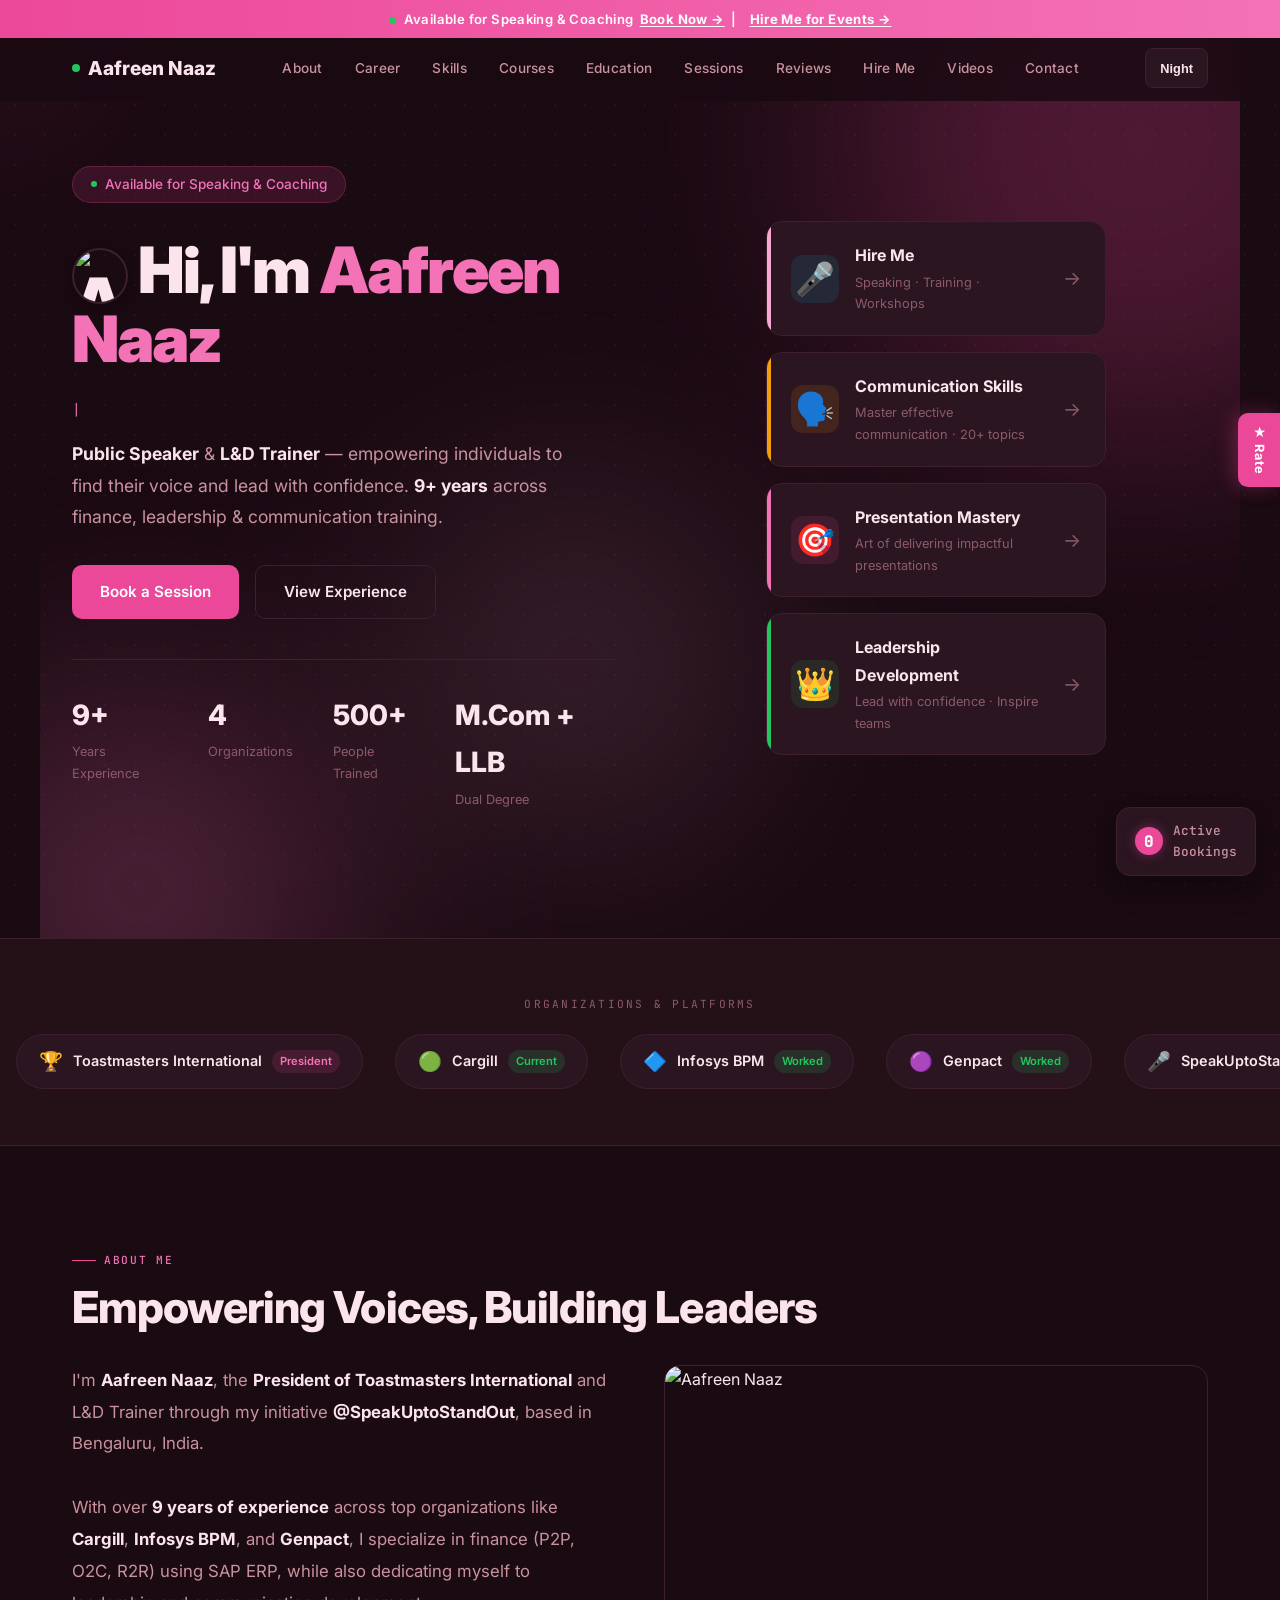
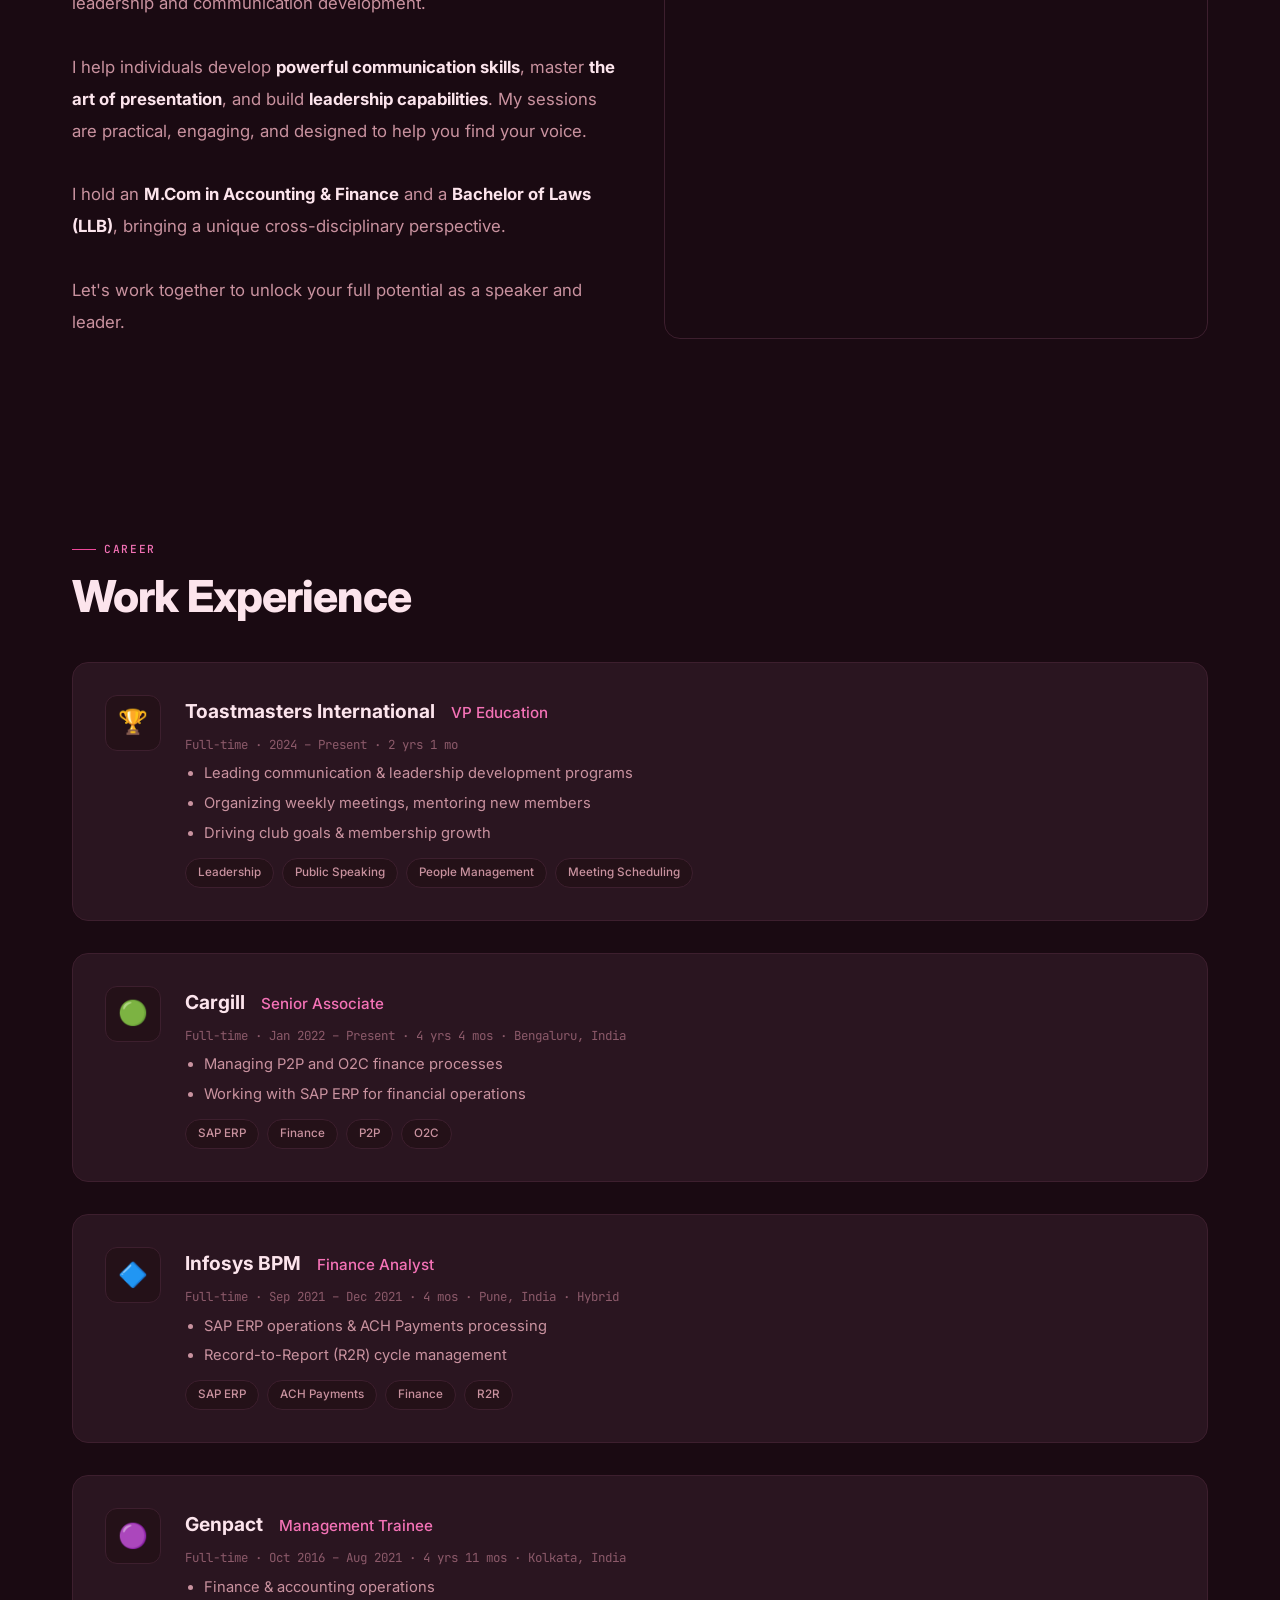
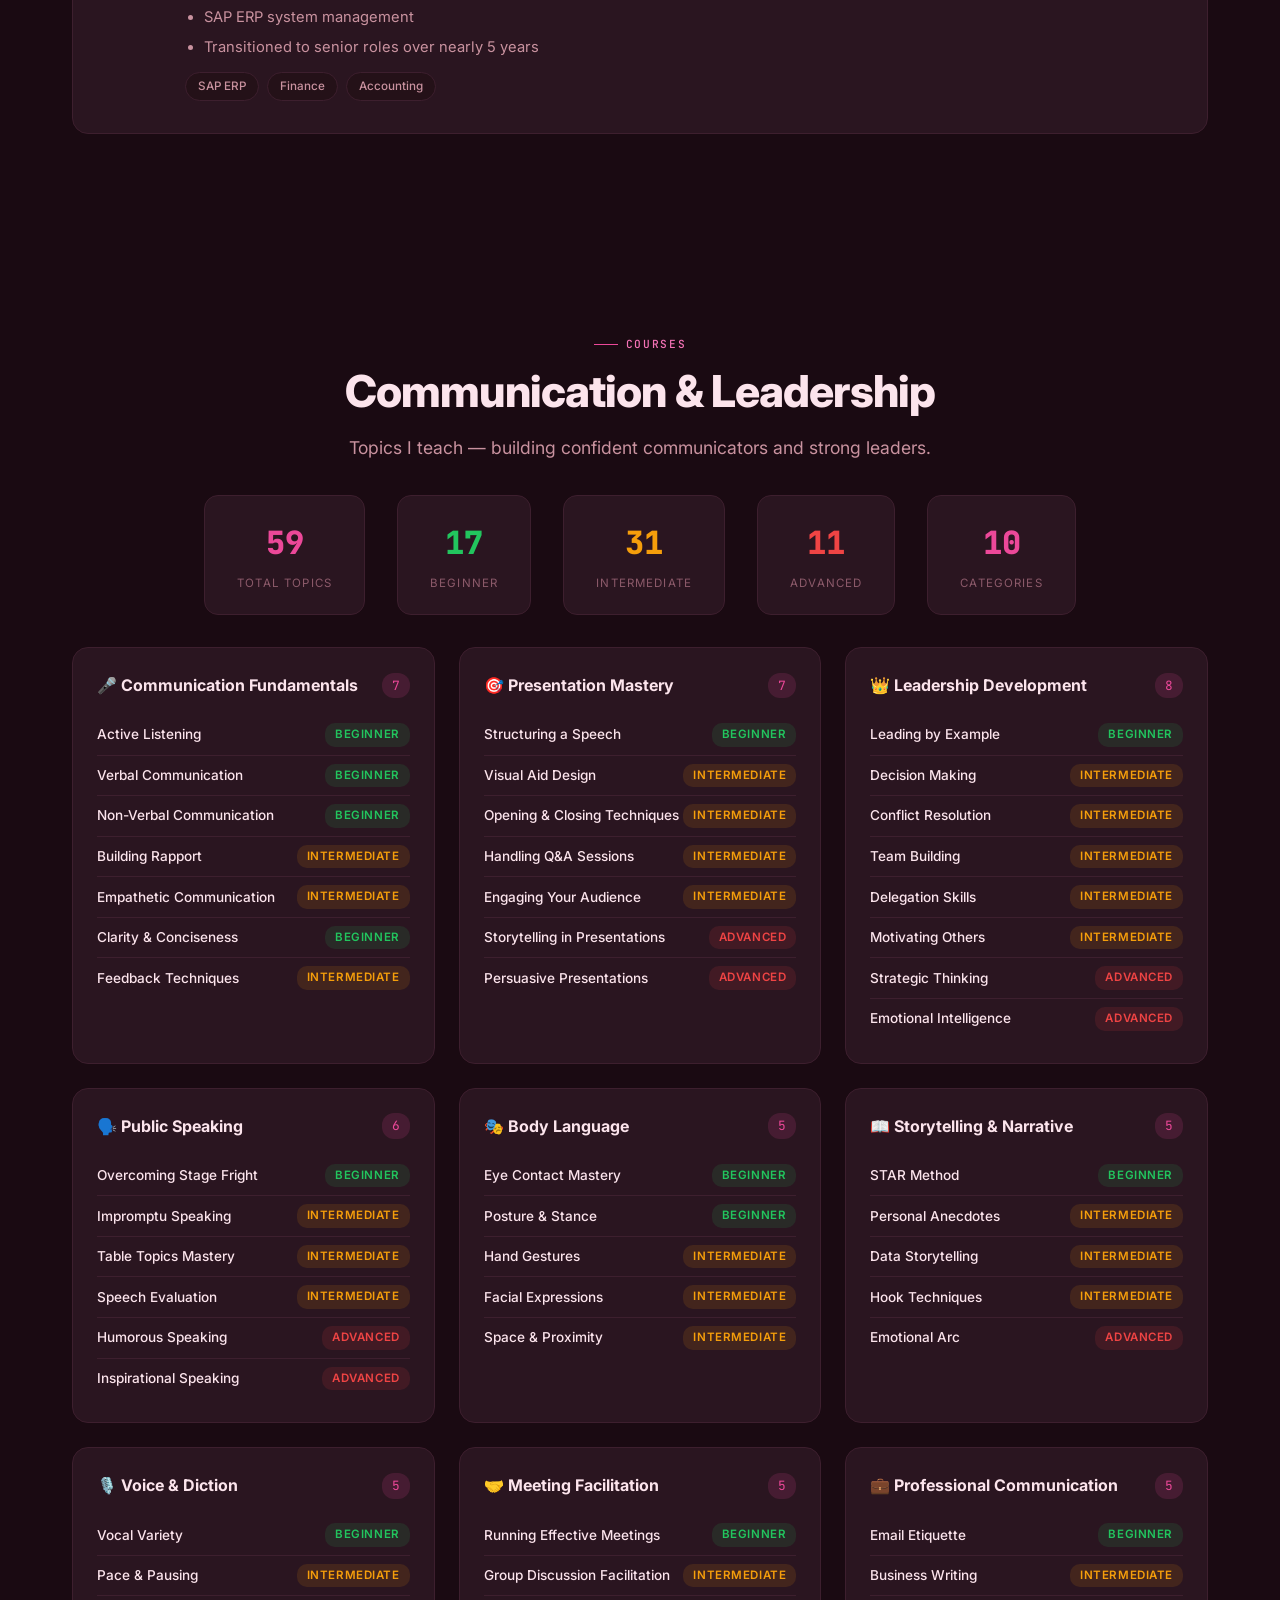
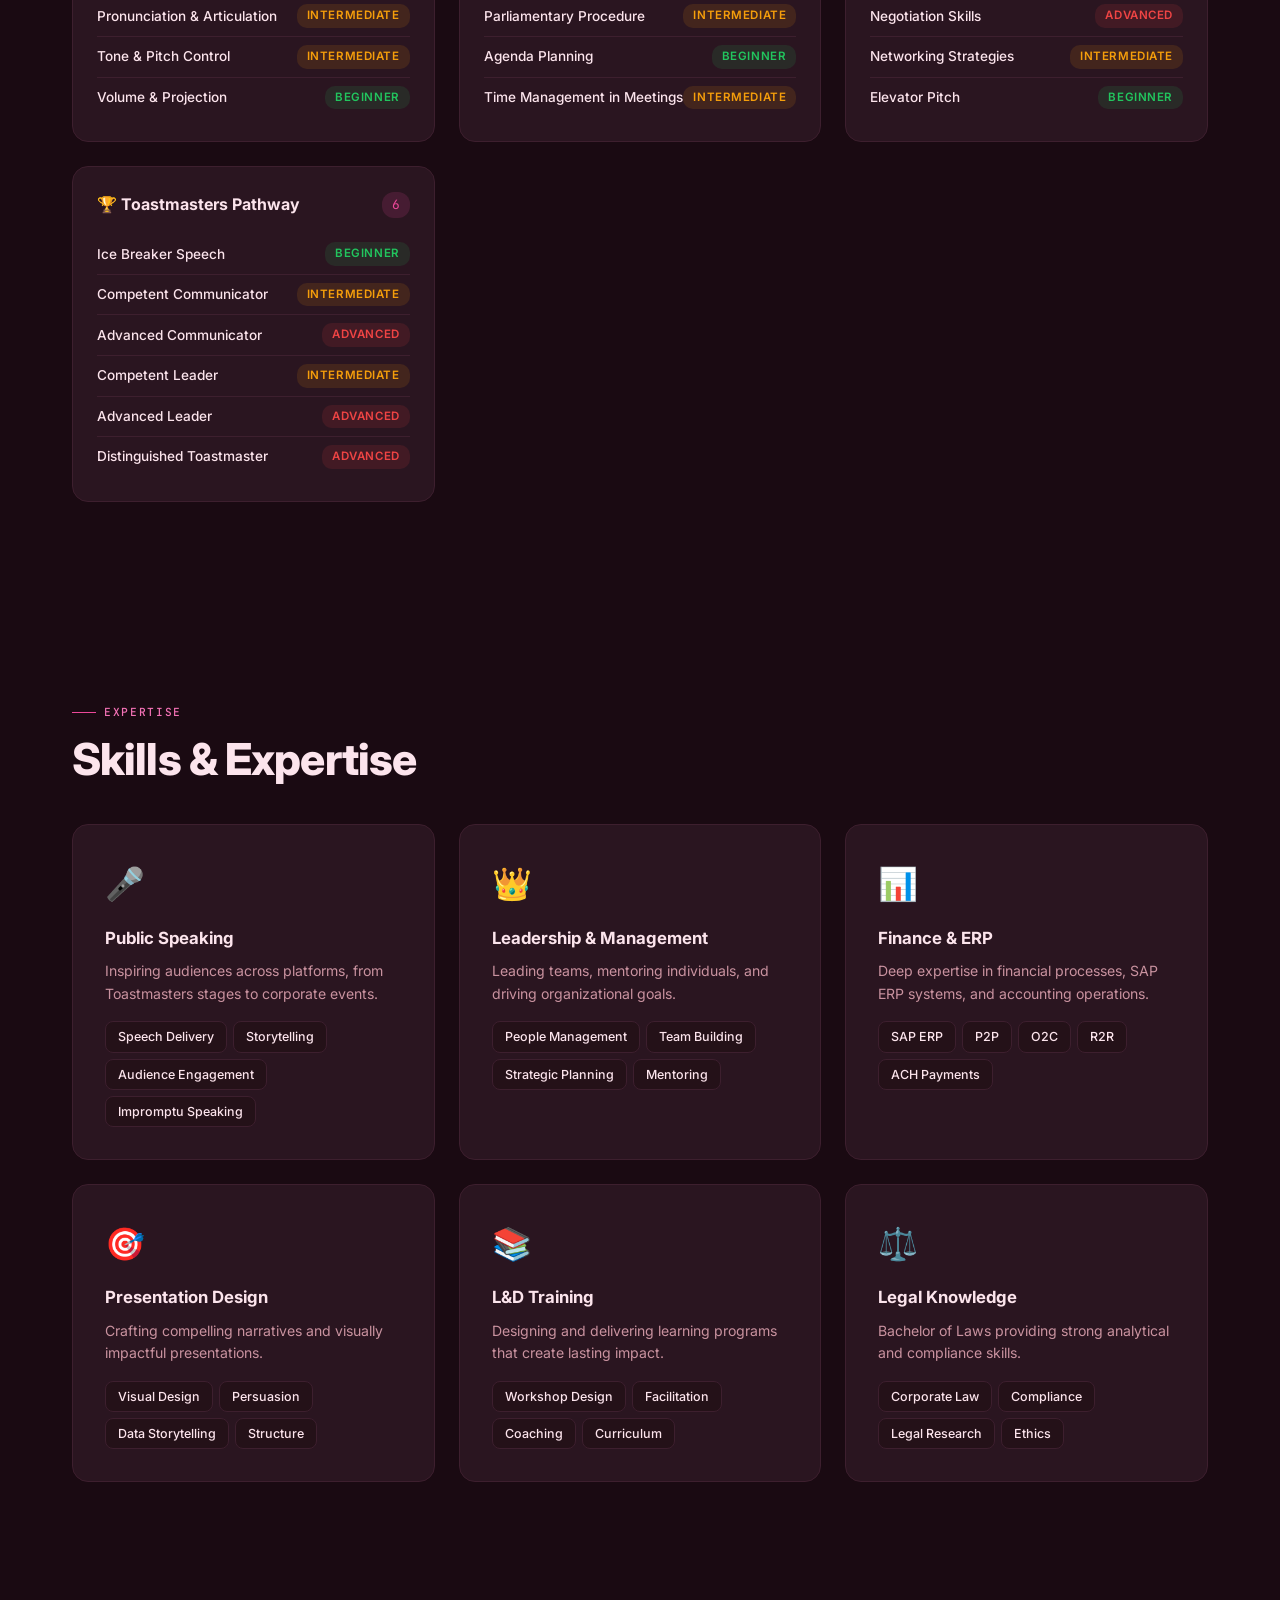
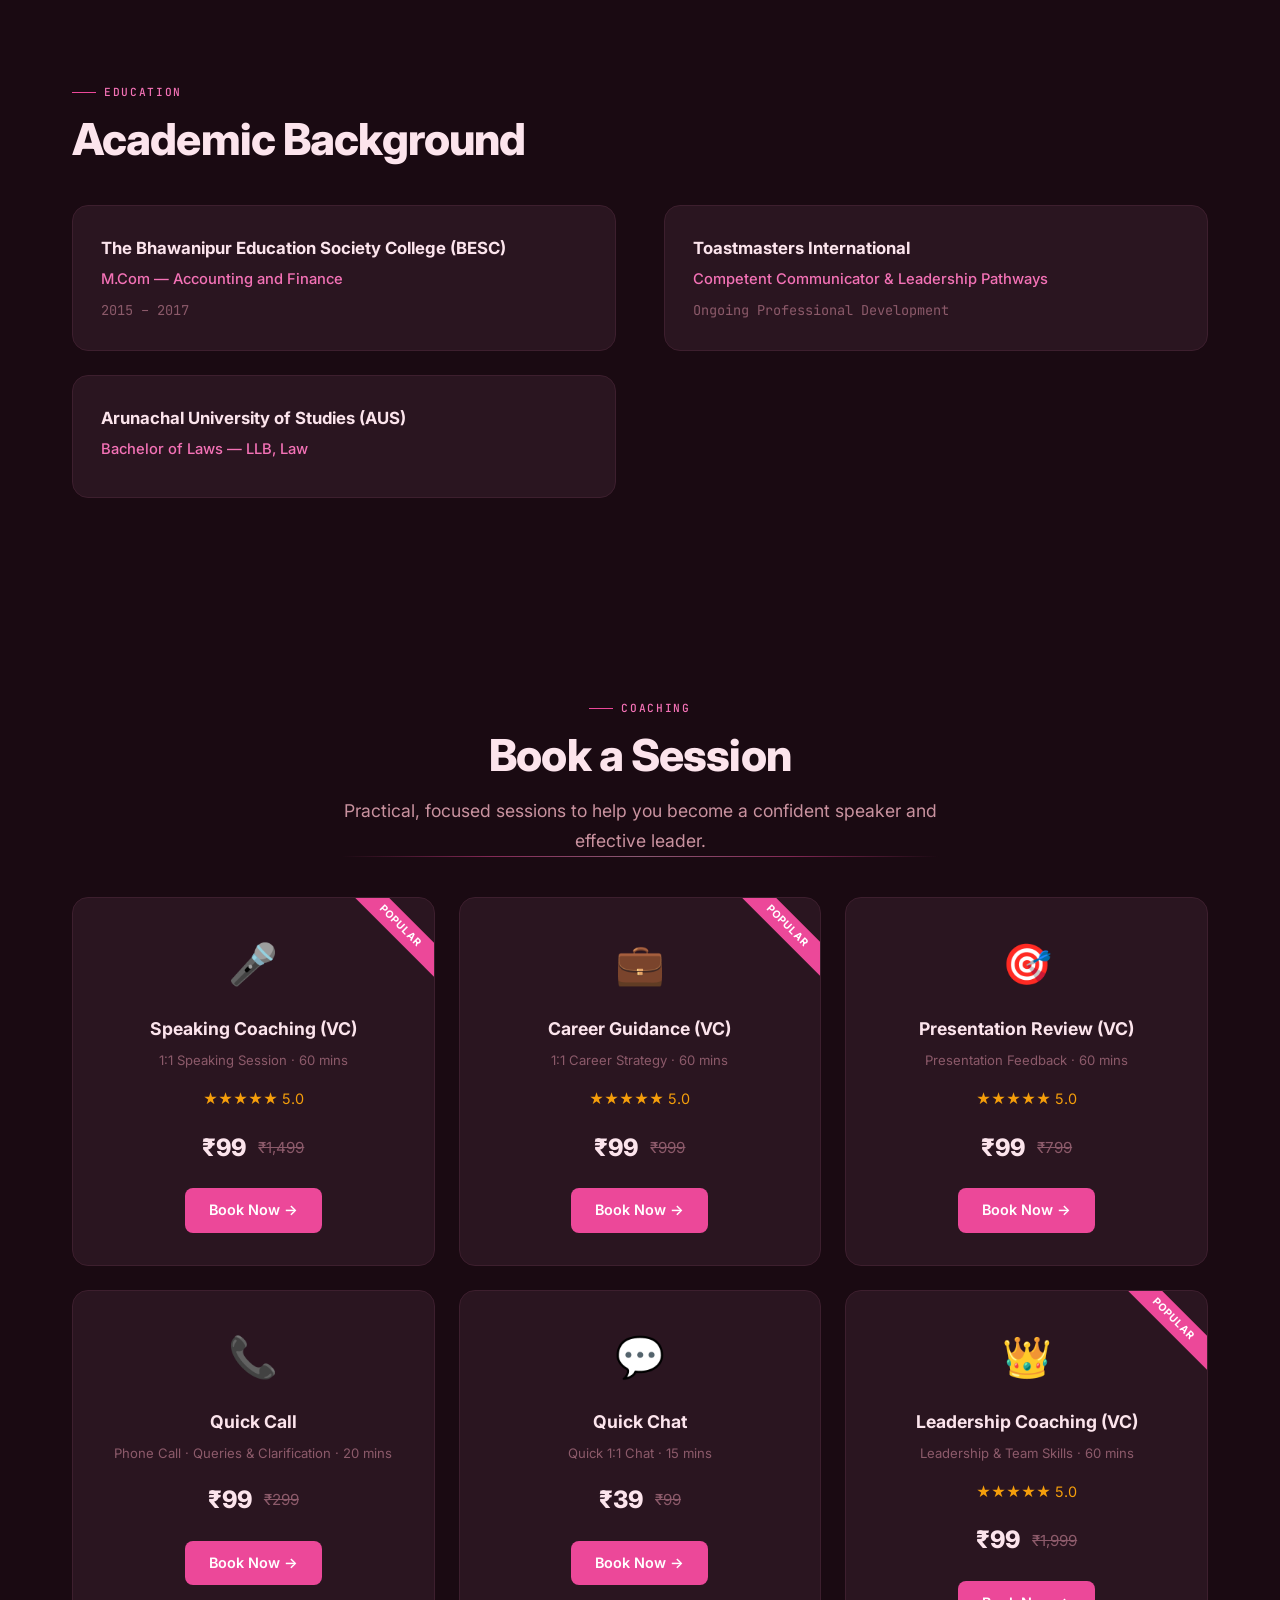
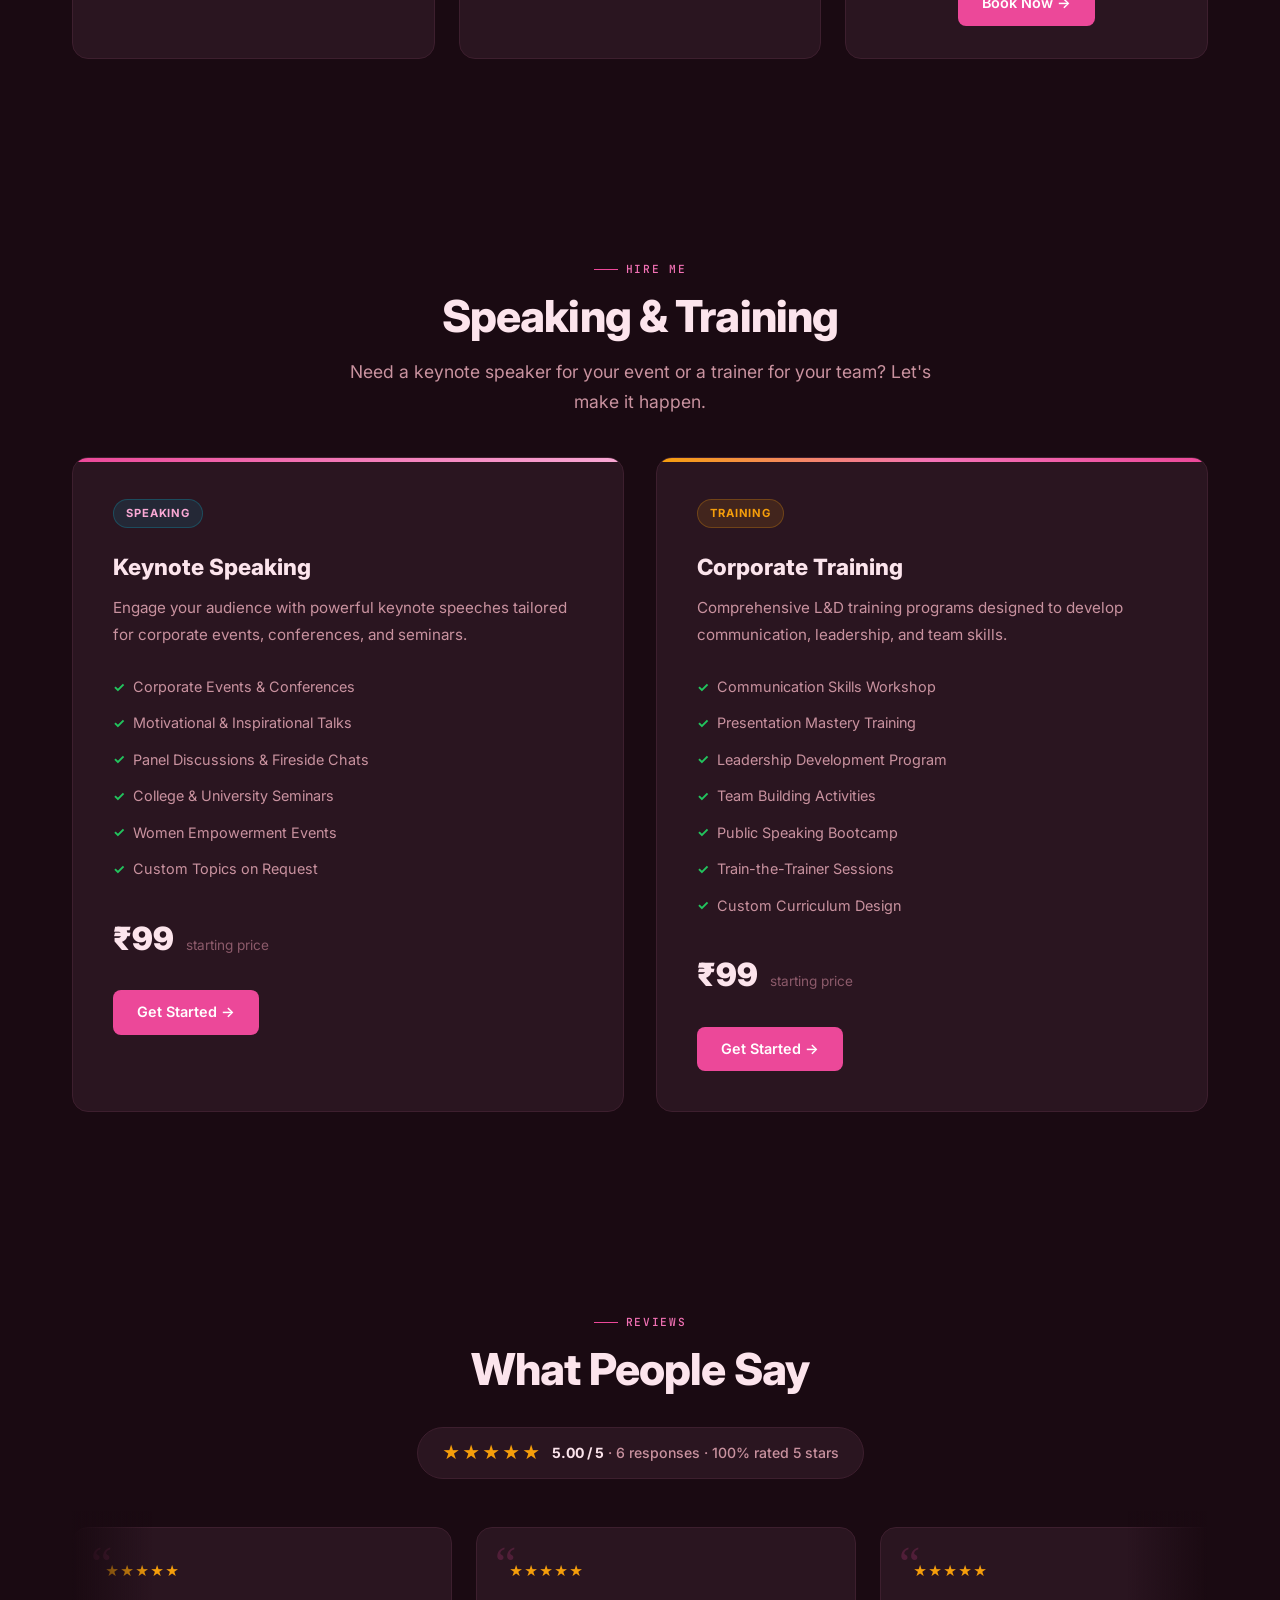
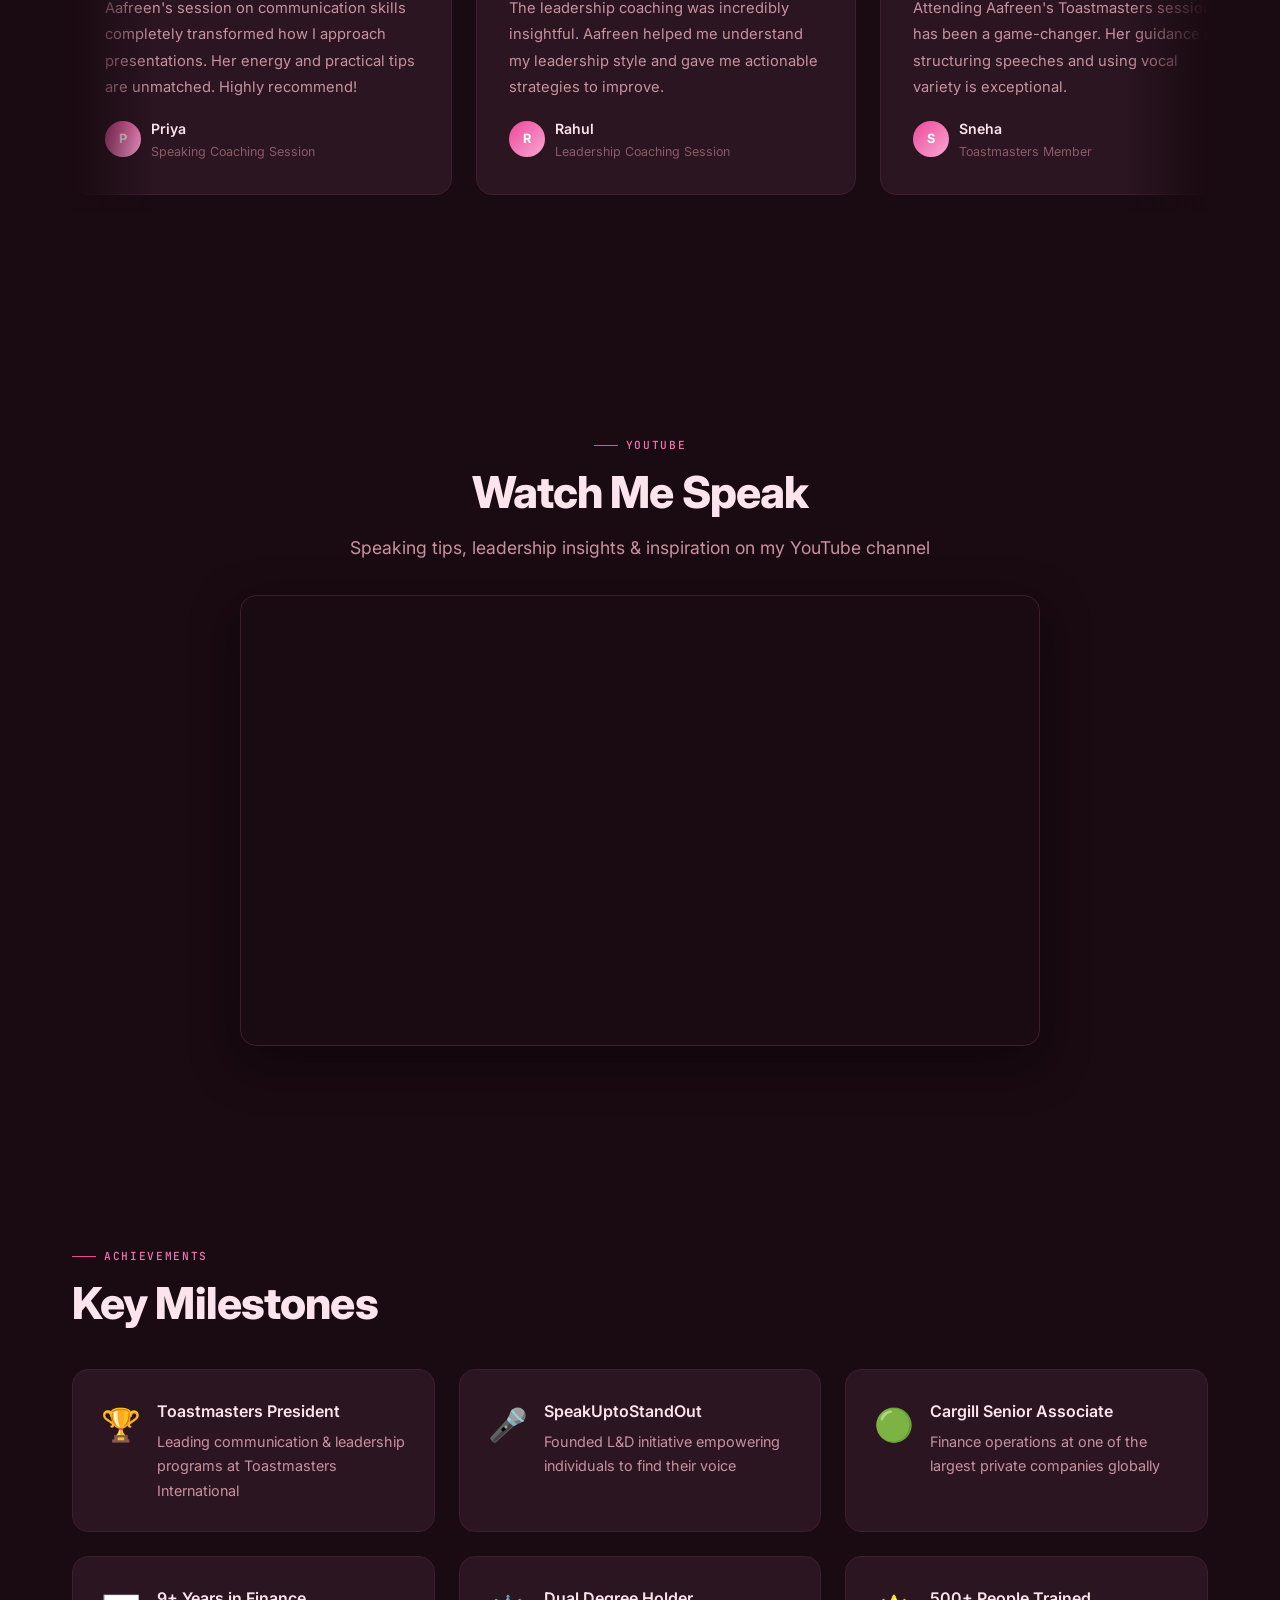
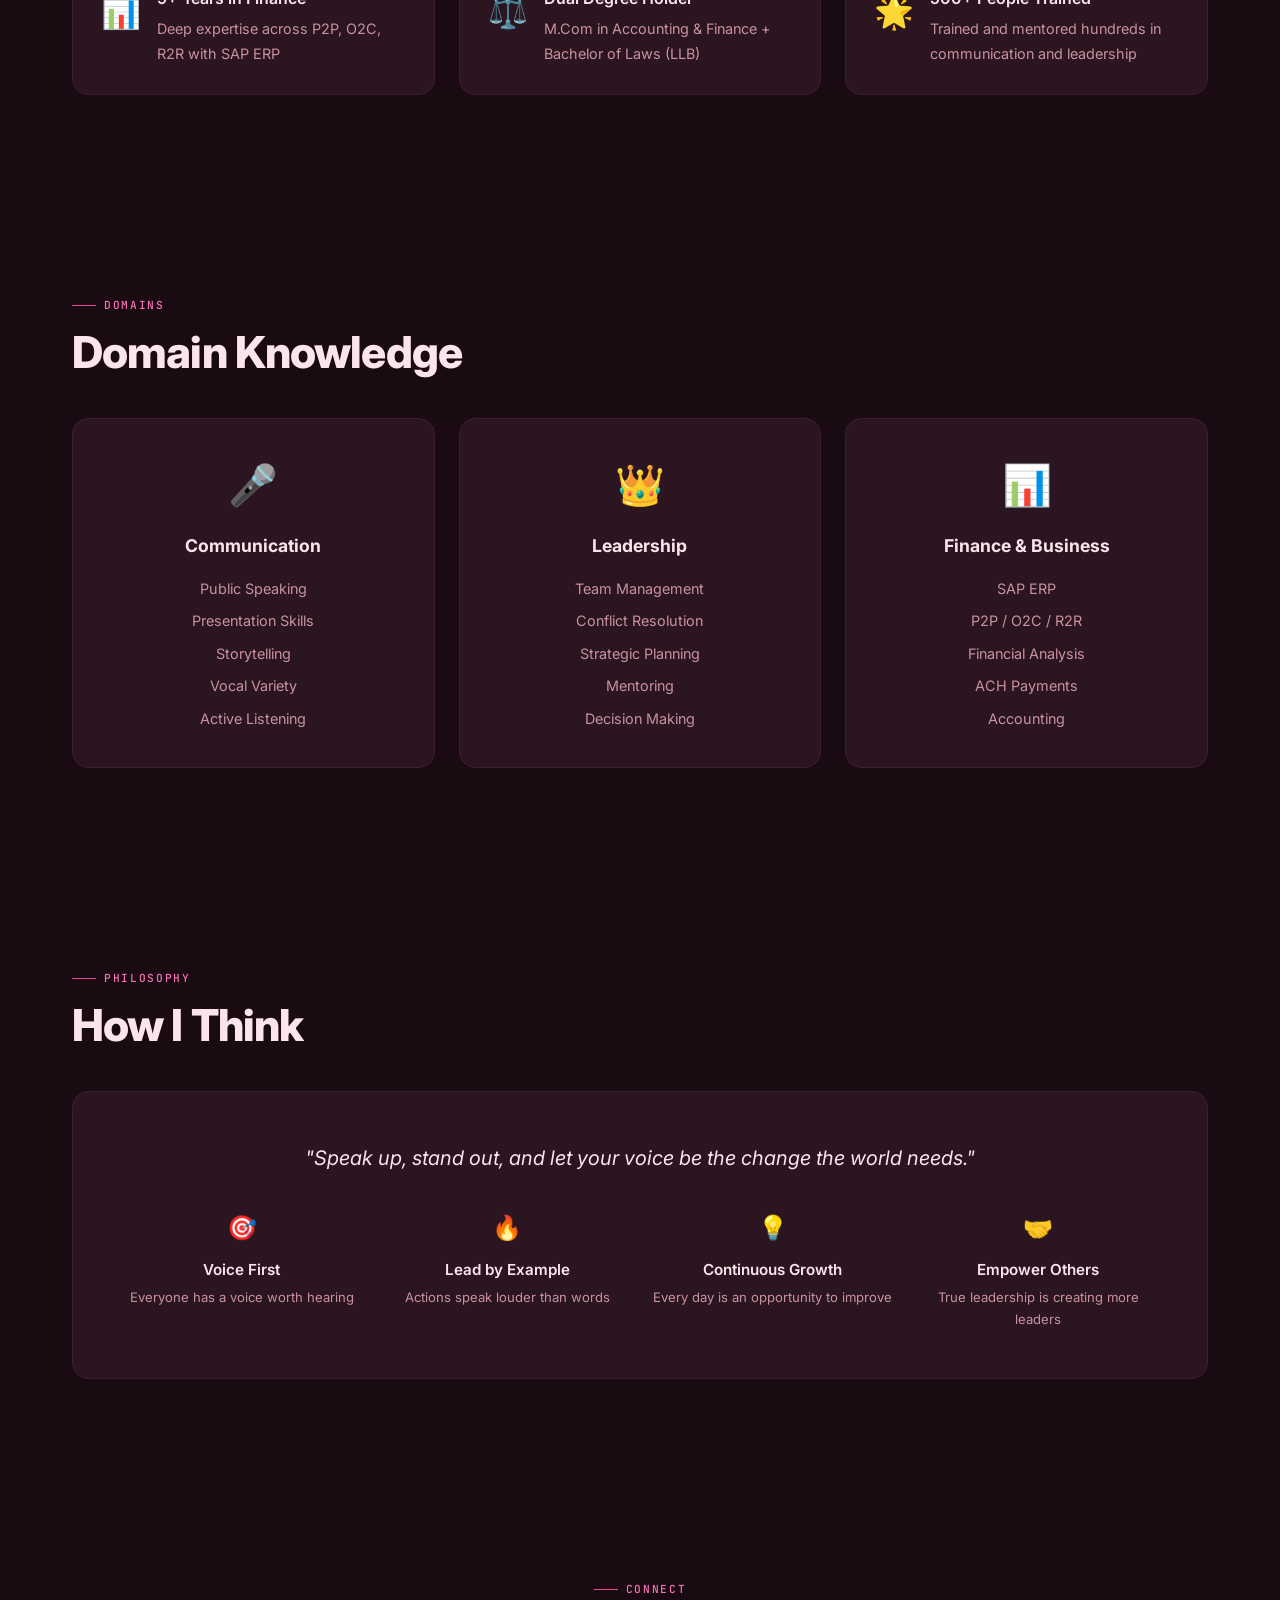
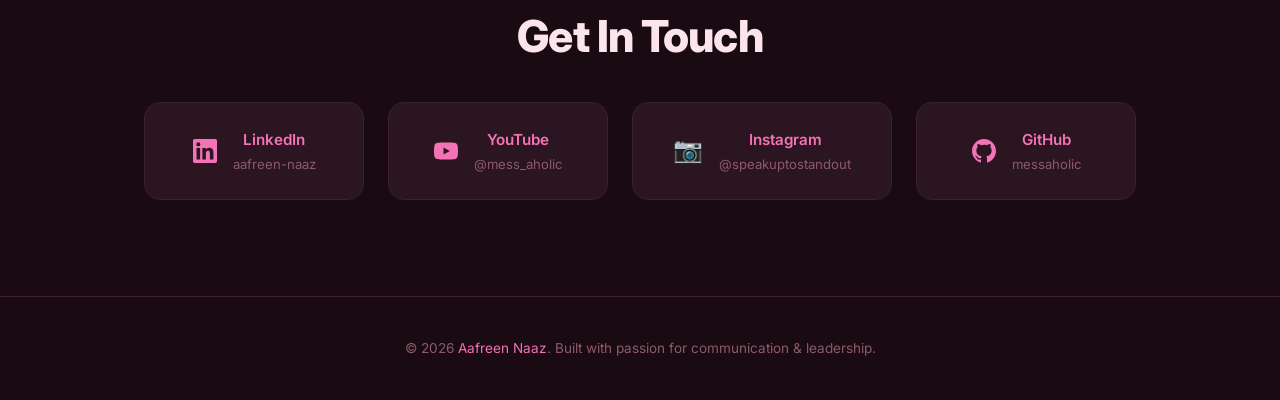
==== index.html @ fba357f1 "Set all session prices above 100 to 99" ====
<!DOCTYPE html>
<html lang="en">
<head>
    <meta charset="UTF-8">
    <meta name="viewport" content="width=device-width, initial-scale=1.0">
    <title>Aafreen Naaz — Public Speaker | L&amp;D Trainer | Toastmasters</title>
    <meta name="description" content="Aafreen Naaz — Public Speaker, L&D Trainer @SpeakUptoStandOut. 9+ years at Cargill, Infosys BPM & Genpact. Book a session for speaking coaching, career guidance & more.">
    <meta property="og:title" content="Hi, I'm Aafreen Naaz — Public Speaker & Leadership Coach">
    <meta property="og:description" content="Public Speaker | L&D Trainer @SpeakUptoStandOut | Finance Analyst at Cargill. Book sessions for speaking coaching, career guidance & leadership development.">
    <meta property="og:image" content="https://messaholic.github.io/profile.jpg">
    <meta property="og:url" content="https://messaholic.github.io">
    <meta property="og:type" content="website">
    <meta name="twitter:card" content="summary_large_image">
    <meta name="twitter:title" content="Hi, I'm Aafreen Naaz — Public Speaker & Leadership Coach">
    <meta name="twitter:description" content="Public Speaker | L&D Trainer. Book sessions for speaking coaching, career guidance & leadership development.">
    <meta name="twitter:image" content="https://messaholic.github.io/profile.jpg">
    <link rel="preconnect" href="https://fonts.googleapis.com">
    <link rel="preconnect" href="https://fonts.gstatic.com" crossorigin>
    <link href="https://fonts.googleapis.com/css2?family=Inter:wght@300;400;500;600;700;800;900&family=JetBrains+Mono:wght@400;500&display=swap" rel="stylesheet">
    <style>
        *, *::before, *::after { box-sizing: border-box; margin: 0; padding: 0; }
        :root {
            --bg: #1a0a12;
            --bg-2: #241118;
            --bg-card: #2a1520;
            --border: #3d1f2e;
            --border-hover: #ec4899;
            --text: #fce4ec;
            --text-2: #c9929f;
            --text-3: #8c5a6a;
            --accent: #ec4899;
            --accent-l: #f472b6;
            --accent-glow: rgba(236,72,153,0.15);
            --green: #22c55e;
            --blue: #3b82f6;
            --orange: #f59e0b;
            --red: #ef4444;
            --pink: #f472b6;
            --cyan: #f9a8d4;
            --sans: 'Inter', -apple-system, BlinkMacSystemFont, sans-serif;
            --mono: 'JetBrains Mono', monospace;
            --max-w: 1200px;
            --r: 16px;
            --tr: 0.35s cubic-bezier(0.4,0,0.2,1);
            --glass: rgba(26,10,18,0.6);
            --nav-bg: rgba(26,10,18,0.85);
        }
        [data-theme="light"] {
            --bg: #fff0f5;
            --bg-2: #fce4ec;
            --bg-card: #ffffff;
            --border: #f3c1d3;
            --text: #2d0a1a;
            --text-2: #6b3a4f;
            --text-3: #997788;
            --accent-glow: rgba(236,72,153,0.08);
            --glass: rgba(255,240,245,0.7);
            --nav-bg: rgba(255,240,245,0.85);
        }
        [data-theme="light"] .dot-grid { background-image: radial-gradient(rgba(236,72,153,0.06) 1px, transparent 1px); }
        [data-theme="light"] .hero-bg .orb { opacity: .1; }
        [data-theme="light"] .mouse-glow { background: radial-gradient(circle, rgba(236,72,153,0.04) 0%, transparent 70%); }
        [data-theme="light"] .scroll-progress { height: 3px; }
        [data-theme="light"] .co-chip { background: var(--bg-2); }
        [data-theme="light"] .testi-wrapper::before { background: linear-gradient(90deg, var(--bg), transparent); }
        [data-theme="light"] .testi-wrapper::after { background: linear-gradient(270deg, var(--bg), transparent); }
        [data-theme="light"] .tag { background: var(--bg-2); }
        [data-theme="light"] .skill-tags span { background: var(--bg-2); color: var(--text); }
        [data-theme="light"] .proj-tags span { background: rgba(236,72,153,0.08); }
        [data-theme="light"] .form-input { background: var(--bg-2); color: var(--text); border-color: var(--border); }
        [data-theme="light"] .modal { background: var(--bg-card); }
        [data-theme="light"] .modal-header { background: var(--bg-card); }
        [data-theme="light"] img { filter: none; }
        html { scroll-behavior: smooth; }
        body { font-family: var(--sans); background: var(--bg); color: var(--text); line-height: 1.7; overflow-x: hidden; transition: background .4s, color .4s; }
        a { color: var(--accent-l); text-decoration: none; transition: color var(--tr); }
        a:hover { color: #d8b4fe; }
        img { max-width: 100%; display: block; }
        ::-webkit-scrollbar { width: 6px; height: 6px; }
        ::-webkit-scrollbar-track { background: var(--bg); }
        ::-webkit-scrollbar-thumb { background: var(--border); border-radius: 3px; }

        .hero-inline-pic { width: 56px; height: 56px; border-radius: 50%; object-fit: cover; object-position: center 15%; border: 2px solid var(--border); display: inline-block; vertical-align: middle; margin-right: 10px; box-shadow: 0 4px 15px rgba(0,0,0,0.3); }

        .scroll-progress { position: fixed; top: 0; left: 0; height: 3px; background: linear-gradient(90deg, var(--accent), var(--cyan), var(--pink), var(--accent)); background-size: 300% 100%; animation: gradient-shift 4s ease infinite; z-index: 200; width: 0%; transition: width 0.1s linear; }
        @keyframes gradient-shift { 0%{background-position:0% 50%;} 50%{background-position:100% 50%;} 100%{background-position:0% 50%;} }

        .dot-grid { position: fixed; inset: 0; z-index: -1; background-image: radial-gradient(rgba(236,72,153,0.08) 1px, transparent 1px); background-size: 30px 30px; pointer-events: none; }

        .mouse-glow { position: fixed; width: 400px; height: 400px; border-radius: 50%; background: radial-gradient(circle, rgba(236,72,153,0.06) 0%, transparent 70%); pointer-events: none; z-index: -1; transform: translate(-50%,-50%); transition: left 0.3s ease, top 0.3s ease; }

        .grad-animated { background: linear-gradient(270deg, var(--accent-l), var(--cyan), var(--pink), var(--accent-l)); background-size: 400% 400%; -webkit-background-clip: text; -webkit-text-fill-color: transparent; background-clip: text; animation: grad-flow 6s ease infinite; }
        @keyframes grad-flow { 0%{background-position:0% 50%;} 50%{background-position:100% 50%;} 100%{background-position:0% 50%;} }

        .typing-cursor::after { content: '|'; animation: cursor-blink .8s step-end infinite; color: var(--accent-l); font-weight: 300; }
        @keyframes cursor-blink { 0%,100%{opacity:1;} 50%{opacity:0;} }

        .glow-card { position: relative; overflow: hidden; }
        .glow-card::after { content: ''; position: absolute; inset: 0; opacity: 0; transition: opacity 0.4s; background: radial-gradient(600px circle at var(--mouse-x,50%) var(--mouse-y,50%), rgba(236,72,153,0.06), transparent 60%); pointer-events: none; z-index: 0; }
        .glow-card:hover::after { opacity: 1; }
        .glow-card > * { position: relative; z-index: 1; }

        .gradient-border { position: relative; }
        .gradient-border::before { content: ''; position: absolute; inset: -1px; border-radius: inherit; background: linear-gradient(135deg, var(--accent), var(--cyan), var(--pink), var(--accent)); background-size: 300% 300%; animation: grad-flow 6s ease infinite; z-index: -1; opacity: 0; transition: opacity 0.4s; }
        .gradient-border:hover::before { opacity: 1; }

        .reveal-stagger > * { opacity: 0; transform: translateY(25px); transition: opacity 0.5s ease, transform 0.5s ease; }
        .reveal-stagger.visible > *:nth-child(1) { transition-delay: 0s; }
        .reveal-stagger.visible > *:nth-child(2) { transition-delay: .1s; }
        .reveal-stagger.visible > *:nth-child(3) { transition-delay: .2s; }
        .reveal-stagger.visible > *:nth-child(4) { transition-delay: .3s; }
        .reveal-stagger.visible > *:nth-child(5) { transition-delay: .4s; }
        .reveal-stagger.visible > *:nth-child(6) { transition-delay: .5s; }
        .reveal-stagger.visible > *:nth-child(7) { transition-delay: .6s; }
        .reveal-stagger.visible > *:nth-child(8) { transition-delay: .7s; }
        .reveal-stagger.visible > * { opacity: 1; transform: translateY(0); }

        .float-anim { animation: float-y 4s ease-in-out infinite; }
        .float-anim:nth-child(2) { animation-delay: -1.5s; }
        .float-anim:nth-child(3) { animation-delay: -3s; }
        @keyframes float-y { 0%,100%{transform:translateY(0);} 50%{transform:translateY(-12px);} }

        .btn-p { position: relative; }
        .btn-p::before { content: ''; position: absolute; inset: -4px; border-radius: 14px; border: 2px solid var(--accent); opacity: 0; animation: btn-ring 2.5s ease-out infinite; }
        @keyframes btn-ring { 0%{opacity:.6;transform:scale(1);} 100%{opacity:0;transform:scale(1.15);} }

        .glow-divider { height: 1px; background: linear-gradient(90deg, transparent, var(--accent), var(--cyan), var(--accent), transparent); margin: 0 auto; max-width: 600px; opacity: .5; }

        .count-up { display: inline-block; }

        .nav { position: fixed; top: 0; left: 0; right: 0; z-index: 100; background: var(--nav-bg); backdrop-filter: blur(20px); border-bottom: 1px solid transparent; transition: all var(--tr); }
        .nav.scrolled { border-bottom-color: var(--border); box-shadow: 0 4px 30px rgba(0,0,0,0.15); }
        .nav-inner { max-width: var(--max-w); margin: 0 auto; padding: 0 2rem; display: flex; align-items: center; justify-content: space-between; height: 64px; }
        .nav-logo { font-weight: 800; font-size: 1.2rem; color: var(--text); display: flex; align-items: center; gap: 8px; }
        .nav-logo .dot { width: 8px; height: 8px; background: var(--green); border-radius: 50%; animation: blink 2s infinite; }
        @keyframes blink { 0%,100%{opacity:1;} 50%{opacity:.3;} }
        .nav-links { display: flex; gap: 2rem; list-style: none; }
        .nav-links a { color: var(--text-2); font-size: .85rem; font-weight: 500; letter-spacing: .02em; position: relative; }
        .nav-links a:hover { color: var(--text); }
        .nav-links a::after { content:''; position: absolute; bottom: -4px; left: 0; width: 0; height: 2px; background: var(--accent); transition: width var(--tr); border-radius: 1px; }
        .nav-links a:hover::after { width: 100%; }
        .nav-toggle { display: none; background: none; border: none; color: var(--text); font-size: 1.5rem; cursor: pointer; }
        .nav-right { display: flex; align-items: center; gap: .75rem; }
        .nav-cta { padding: 8px 20px; background: var(--accent); color: #fff; border-radius: 8px; font-weight: 600; font-size: .85rem; transition: all var(--tr); border: none; cursor: pointer; font-family: var(--sans); }
        .nav-cta:hover { background: var(--accent-l); color: #fff; transform: translateY(-1px); box-shadow: 0 6px 20px rgba(236,72,153,0.3); }

        .theme-toggle { width: 40px; height: 40px; border-radius: 50%; border: 1px solid var(--border); background: var(--bg-card); color: var(--text); cursor: pointer; display: flex; align-items: center; justify-content: center; font-size: 1.15rem; transition: all var(--tr); flex-shrink: 0; }
        .theme-toggle:hover { border-color: var(--accent); background: var(--accent-glow); transform: rotate(30deg); }

        .avail-banner { background: linear-gradient(90deg, #ec4899, #f472b6); text-align: center; padding: 8px 1rem; font-size: .82rem; font-weight: 600; color: #fff; letter-spacing: .03em; position: relative; z-index: 101; }
        .avail-banner .avail-dot { display: inline-block; width: 7px; height: 7px; background: var(--green); border-radius: 50%; margin-right: 8px; animation: blink 1.5s infinite; vertical-align: middle; }
        .avail-banner a { color: #fff; text-decoration: underline; text-underline-offset: 2px; margin-left: 6px; font-weight: 700; }
        .nav { top: 36px; }
        .scroll-progress { top: 36px; }

        .section { max-width: var(--max-w); margin: 0 auto; padding: 6rem 2rem; }
        .section-tag { display: inline-flex; align-items: center; gap: 8px; font-family: var(--mono); font-size: .7rem; color: var(--accent-l); letter-spacing: .15em; text-transform: uppercase; margin-bottom: .75rem; font-weight: 500; }
        .section-tag::before { content:''; width: 24px; height: 1px; background: var(--accent); }
        .section-title { font-size: 2.75rem; font-weight: 800; line-height: 1.15; margin-bottom: 1rem; letter-spacing: -.02em; }
        .section-sub { color: var(--text-2); font-size: 1.1rem; max-width: 600px; }

        .hero { min-height: 100vh; display: grid; grid-template-columns: 1fr 1fr; align-items: center; gap: 3rem; position: relative; overflow: hidden; }
        .hero-bg { position: absolute; inset: 0; z-index: 0; }
        .hero-bg .orb { position: absolute; border-radius: 50%; filter: blur(120px); opacity: .25; }
        .hero-bg .o1 { width: 600px; height: 600px; background: var(--accent); top: -200px; right: -200px; animation: drift 12s ease-in-out infinite; }
        .hero-bg .o2 { width: 400px; height: 400px; background: var(--pink); bottom: -150px; left: -100px; animation: drift 12s ease-in-out infinite reverse; }
        .hero-bg .o3 { width: 350px; height: 350px; background: var(--cyan); top: 50%; left: 30%; animation: drift 15s ease-in-out infinite; animation-delay: -4s; opacity: .15; }
        @keyframes drift { 0%,100%{transform:translate(0,0);} 50%{transform:translate(30px,-30px);} }
        .hero-left { position: relative; z-index: 1; }
        .hero-badge { display: inline-flex; align-items: center; gap: 8px; background: var(--accent-glow); border: 1px solid rgba(236,72,153,0.25); padding: 6px 18px; border-radius: 100px; font-size: .85rem; color: var(--accent-l); font-weight: 500; margin-bottom: 2rem; }
        .hero-badge .pulse { width: 6px; height: 6px; background: var(--green); border-radius: 50%; animation: blink 2s infinite; }
        .hero h1 { font-size: clamp(2.5rem,5.5vw,4rem); font-weight: 900; line-height: 1.08; margin-bottom: 1.5rem; letter-spacing: -.03em; }
        .hero h1 .grad { background: linear-gradient(270deg, var(--accent-l), var(--cyan), var(--pink), var(--accent-l)); background-size: 400% 400%; -webkit-background-clip: text; -webkit-text-fill-color: transparent; background-clip: text; animation: grad-flow 6s ease infinite; }
        .hero-desc { font-size: 1.1rem; color: var(--text-2); max-width: 520px; margin-bottom: 2rem; line-height: 1.8; }
        .hero-desc strong { color: var(--text); }
        .hero-actions { display: flex; gap: 1rem; margin-bottom: 2.5rem; flex-wrap: wrap; }
        .btn { display: inline-flex; align-items: center; gap: 8px; padding: 13px 28px; border-radius: 10px; font-weight: 600; font-size: .95rem; transition: all var(--tr); cursor: pointer; border: none; font-family: var(--sans); }
        .btn-p { background: var(--accent); color: #fff; }
        .btn-p:hover { background: var(--accent-l); color: #fff; transform: translateY(-2px); box-shadow: 0 10px 30px rgba(236,72,153,0.3); }
        .btn-o { background: transparent; color: var(--text); border: 1px solid var(--border); }
        .btn-o:hover { border-color: var(--accent); color: var(--accent-l); transform: translateY(-2px); }
        .hero-stats { display: flex; gap: 2.5rem; padding-top: 2rem; border-top: 1px solid var(--border); }
        .hero-stat .num { font-size: 1.75rem; font-weight: 800; }
        .hero-stat .lbl { font-size: .8rem; color: var(--text-3); margin-top: 2px; }

        .hero-right { position: relative; z-index: 1; display: flex; justify-content: center; }
        .hero-cards { display: flex; flex-direction: column; gap: 1rem; width: 340px; }
        .hero-action-card { background: var(--bg-card); border: 1px solid var(--border); border-radius: var(--r); padding: 1.25rem 1.5rem; display: flex; align-items: center; gap: 1rem; cursor: pointer; transition: all var(--tr); text-decoration: none; color: var(--text); position: relative; overflow: hidden; }
        .hero-action-card::before { content: ''; position: absolute; left: 0; top: 0; bottom: 0; width: 4px; border-radius: 0 4px 4px 0; transition: width var(--tr); }
        .hero-action-card:hover { border-color: var(--accent); transform: translateX(-6px); box-shadow: 0 10px 35px rgba(0,0,0,0.3); color: var(--text); }
        .hero-action-card:hover::before { width: 6px; }
        .hero-action-card.card-hire::before { background: var(--cyan); }
        .hero-action-card.card-comm::before { background: var(--orange); }
        .hero-action-card.card-pres::before { background: var(--pink); }
        .hero-action-card.card-lead::before { background: var(--green); }
        .hero-action-card .card-icon { font-size: 2rem; flex-shrink: 0; width: 48px; height: 48px; border-radius: 12px; display: flex; align-items: center; justify-content: center; }
        .card-hire .card-icon { background: rgba(6,182,212,0.12); }
        .card-comm .card-icon { background: rgba(245,158,11,0.12); }
        .card-pres .card-icon { background: rgba(236,72,153,0.12); }
        .card-lead .card-icon { background: rgba(34,197,94,0.12); }
        .hero-action-card .card-title { font-weight: 700; font-size: 1rem; margin-bottom: 2px; }
        .hero-action-card .card-desc { font-size: .8rem; color: var(--text-3); }
        .hero-action-card .card-arrow { margin-left: auto; font-size: 1.2rem; color: var(--text-3); transition: transform var(--tr), color var(--tr); }
        .hero-action-card:hover .card-arrow { transform: translateX(4px); color: var(--accent-l); }
        @keyframes card-slide-in { from { opacity: 0; transform: translateX(30px); } to { opacity: 1; transform: translateX(0); } }
        .hero-cards .hero-action-card:nth-child(1) { animation: card-slide-in 0.6s ease both; animation-delay: 0.3s; }
        .hero-cards .hero-action-card:nth-child(2) { animation: card-slide-in 0.6s ease both; animation-delay: 0.5s; }
        .hero-cards .hero-action-card:nth-child(3) { animation: card-slide-in 0.6s ease both; animation-delay: 0.7s; }
        .hero-cards .hero-action-card:nth-child(4) { animation: card-slide-in 0.6s ease both; animation-delay: 0.9s; }

        .marquee-wrap { padding: 3.5rem 0; overflow: hidden; border-top: 1px solid var(--border); border-bottom: 1px solid var(--border); background: var(--bg-2); }
        .marquee-label { text-align: center; font-family: var(--mono); font-size: .7rem; color: var(--text-3); letter-spacing: .2em; text-transform: uppercase; margin-bottom: 1.25rem; }
        .marquee-track { display: flex; width: max-content; animation: scroll-x 40s linear infinite; }
        .marquee-track:hover { animation-play-state: paused; }
        .marquee-group { display: flex; gap: 2rem; padding: 0 1rem; align-items: center; }
        .co-chip { display: flex; align-items: center; gap: 10px; padding: 10px 22px; background: var(--bg-card); border: 1px solid var(--border); border-radius: 100px; white-space: nowrap; transition: all var(--tr); flex-shrink: 0; }
        .co-chip:hover { border-color: var(--accent); background: var(--accent-glow); transform: scale(1.05); }
        .co-chip .icon { font-size: 1.2rem; }
        .co-chip .name { font-weight: 600; font-size: .9rem; }
        .co-chip .badge { font-size: .7rem; padding: 2px 8px; border-radius: 100px; font-weight: 600; }
        .badge-ok { background: rgba(34,197,94,0.15); color: var(--green); }
        .badge-join { background: rgba(236,72,153,0.15); color: var(--accent-l); }
        .badge-founded { background: rgba(236,72,153,0.15); color: var(--pink); }
        @keyframes scroll-x { 0%{transform:translateX(0);} 100%{transform:translateX(-50%);} }

        .about-grid { display: grid; grid-template-columns: 1fr 1fr; gap: 3rem; margin-top: 2rem; }
        .about-text { color: var(--text-2); font-size: 1.05rem; line-height: 1.9; }
        .about-text strong { color: var(--text); }
        .about-photo { border-radius: var(--r); overflow: hidden; border: 1px solid var(--border); }
        .about-photo img { width: 100%; height: 100%; object-fit: cover; }

        .exp-list { margin-top: 2.5rem; display: flex; flex-direction: column; gap: 2rem; }
        .exp-card { background: var(--bg-card); border: 1px solid var(--border); border-radius: var(--r); padding: 2rem; display: grid; grid-template-columns: auto 1fr; gap: 1.5rem; transition: all var(--tr); }
        .exp-card:hover { border-color: var(--accent); transform: translateY(-3px); box-shadow: 0 16px 50px rgba(0,0,0,0.3); }
        .exp-logo { width: 56px; height: 56px; border-radius: 12px; background: var(--bg-2); border: 1px solid var(--border); display: flex; align-items: center; justify-content: center; font-size: 1.5rem; flex-shrink: 0; }
        .exp-header { display: flex; align-items: baseline; gap: 1rem; flex-wrap: wrap; margin-bottom: .4rem; }
        .exp-company { font-size: 1.2rem; font-weight: 700; }
        .exp-role { color: var(--accent-l); font-weight: 500; font-size: .95rem; }
        .exp-period { font-family: var(--mono); font-size: .78rem; color: var(--text-3); }
        .exp-desc { color: var(--text-2); font-size: .92rem; margin-top: .4rem; }
        .exp-desc li { margin-left: 1.2rem; margin-bottom: .3rem; }
        .exp-tags { display: flex; gap: .5rem; flex-wrap: wrap; margin-top: .75rem; }
        .tag { font-size: .73rem; padding: 4px 12px; border-radius: 100px; background: var(--bg-2); border: 1px solid var(--border); color: var(--text-2); font-weight: 500; }

        .skills-grid { display: grid; grid-template-columns: repeat(3, 1fr); gap: 1.5rem; margin-top: 2.5rem; }
        .skill-card { background: var(--bg-card); border: 1px solid var(--border); border-radius: var(--r); padding: 2rem; transition: all var(--tr); }
        .skill-card:hover { border-color: var(--accent); transform: translateY(-4px); box-shadow: 0 16px 50px rgba(0,0,0,0.3); }
        .skill-icon { font-size: 2rem; margin-bottom: .75rem; }
        .skill-name { font-weight: 700; font-size: 1.05rem; margin-bottom: .5rem; }
        .skill-desc { color: var(--text-2); font-size: .88rem; margin-bottom: 1rem; line-height: 1.6; }
        .skill-tags { display: flex; flex-wrap: wrap; gap: 6px; }
        .skill-tags span { font-size: .78rem; padding: 4px 12px; border-radius: 8px; background: var(--bg-2); border: 1px solid var(--border); color: var(--text); font-weight: 500; transition: all var(--tr); }
        .skill-tags span:hover { border-color: var(--accent); background: var(--accent-glow); }

        .edu-grid { display: grid; grid-template-columns: 1fr 1fr; gap: 3rem; margin-top: 2.5rem; align-items: start; }
        .edu-list { display: flex; flex-direction: column; gap: 1.5rem; }
        .edu-card { background: var(--bg-card); border: 1px solid var(--border); border-radius: var(--r); padding: 1.75rem; transition: all var(--tr); }
        .edu-card:hover { border-color: var(--accent); transform: translateY(-3px); box-shadow: 0 12px 40px rgba(0,0,0,0.3); }
        .edu-school { font-weight: 700; font-size: 1.05rem; margin-bottom: .3rem; }
        .edu-degree { color: var(--accent-l); font-size: .92rem; font-weight: 500; }
        .edu-detail { color: var(--text-3); font-size: .85rem; font-family: var(--mono); margin-top: .4rem; }

        .sessions-grid { display: grid; grid-template-columns: repeat(auto-fit, minmax(280px, 1fr)); gap: 1.5rem; margin-top: 2.5rem; }
        .session-card { background: var(--bg-card); border: 1px solid var(--border); border-radius: var(--r); padding: 2rem; text-align: center; transition: all var(--tr); position: relative; overflow: hidden; }
        .session-card:hover { border-color: var(--accent); transform: translateY(-5px); box-shadow: 0 20px 60px rgba(0,0,0,0.4); }
        .session-card.popular::before { content: 'POPULAR'; position: absolute; top: 16px; right: -30px; background: var(--accent); color: #fff; font-size: .65rem; font-weight: 700; padding: 3px 36px; transform: rotate(45deg); letter-spacing: .05em; }
        .session-icon { font-size: 2.5rem; margin-bottom: 1rem; }
        .session-name { font-weight: 700; font-size: 1.1rem; margin-bottom: .3rem; }
        .session-type { color: var(--text-3); font-size: .82rem; margin-bottom: 1rem; }
        .session-price { display: flex; align-items: center; justify-content: center; gap: .75rem; margin-bottom: 1.25rem; }
        .session-price .current { font-size: 1.5rem; font-weight: 800; color: var(--text); }
        .session-price .original { font-size: .95rem; color: var(--text-3); text-decoration: line-through; }
        .session-rating { color: var(--orange); font-size: .9rem; margin-bottom: 1rem; }
        .session-btn { display: inline-flex; align-items: center; gap: 6px; padding: 10px 24px; background: var(--accent); color: #fff; border-radius: 8px; font-weight: 600; font-size: .9rem; transition: all var(--tr); }
        .session-btn:hover { background: var(--accent-l); color: #fff; transform: translateY(-2px); box-shadow: 0 8px 24px rgba(236,72,153,0.3); }

        .services-grid { display: grid; grid-template-columns: 1fr 1fr; gap: 2rem; margin-top: 2.5rem; }
        .service-card { background: var(--bg-card); border: 1px solid var(--border); border-radius: var(--r); padding: 2.5rem; position: relative; overflow: hidden; transition: all var(--tr); }
        .service-card:hover { border-color: var(--accent); transform: translateY(-5px); box-shadow: 0 20px 60px rgba(0,0,0,0.4); }
        .service-card::before { content: ''; position: absolute; top: 0; left: 0; right: 0; height: 4px; background: linear-gradient(90deg, var(--accent), var(--cyan)); }
        .service-card.premium::before { background: linear-gradient(90deg, var(--orange), var(--pink), var(--accent)); }
        .service-badge { display: inline-block; font-size: .7rem; font-weight: 700; letter-spacing: .08em; text-transform: uppercase; padding: 4px 12px; border-radius: 100px; margin-bottom: 1.25rem; }
        .service-badge-web { background: rgba(6,182,212,0.12); color: var(--cyan); border: 1px solid rgba(6,182,212,0.25); }
        .service-badge-app { background: rgba(245,158,11,0.12); color: var(--orange); border: 1px solid rgba(245,158,11,0.25); }
        .service-title { font-size: 1.4rem; font-weight: 800; margin-bottom: .5rem; }
        .service-desc { color: var(--text-2); font-size: .95rem; line-height: 1.8; margin-bottom: 1.25rem; }
        .service-features { list-style: none; margin-bottom: 1.5rem; }
        .service-features li { padding: 6px 0; font-size: .9rem; color: var(--text-2); display: flex; align-items: center; gap: 8px; }
        .service-features li::before { content: '✓'; color: var(--green); font-weight: 700; font-size: .85rem; flex-shrink: 0; }
        .service-price-row { display: flex; align-items: baseline; gap: .75rem; margin-bottom: 1.5rem; }
        .service-price-row .price { font-size: 2rem; font-weight: 900; }
        .service-price-row .price-note { font-size: .85rem; color: var(--text-3); }
        @media (max-width: 768px) { .services-grid { grid-template-columns: 1fr; } }

        .projects-grid { display: grid; grid-template-columns: repeat(auto-fit, minmax(340px, 1fr)); gap: 1.5rem; margin-top: 2.5rem; }
        .proj-card { background: var(--bg-card); border: 1px solid var(--border); border-radius: var(--r); padding: 2rem; transition: all var(--tr); display: flex; flex-direction: column; position: relative; overflow: hidden; }
        .proj-card::before { content:''; position: absolute; top: 0; left: 0; right: 0; height: 3px; background: linear-gradient(90deg, var(--accent), var(--cyan)); transform: scaleX(0); transition: transform var(--tr); transform-origin: left; }
        .proj-card:hover::before { transform: scaleX(1); }
        .proj-card:hover { border-color: var(--accent); transform: translateY(-5px); box-shadow: 0 16px 50px rgba(0,0,0,0.4); }
        .proj-icon { font-size: 2rem; margin-bottom: .75rem; }
        .proj-name { font-size: 1.15rem; font-weight: 700; margin-bottom: .5rem; }
        .proj-desc { color: var(--text-2); font-size: .9rem; flex: 1; margin-bottom: 1rem; }
        .proj-tags { display: flex; flex-wrap: wrap; gap: 6px; margin-bottom: 1rem; }
        .proj-tags span { font-size: .73rem; padding: 3px 10px; border-radius: 6px; background: var(--accent-glow); color: var(--accent-l); font-weight: 500; }

        .testi-header { text-align: center; }
        .testi-badge { display: inline-flex; align-items: center; gap: 10px; background: var(--bg-card); border: 1px solid var(--border); border-radius: 100px; padding: 10px 24px; margin-top: 1rem; }
        .testi-badge .stars { color: var(--orange); font-size: 1.1rem; letter-spacing: 2px; }
        .testi-badge .info { color: var(--text-2); font-size: .88rem; font-weight: 500; }
        .testi-badge .info strong { color: var(--text); }
        .testi-wrapper { overflow: hidden; margin-top: 2rem; padding: 1rem 0; position: relative; }
        .testi-wrapper::before, .testi-wrapper::after { content: ''; position: absolute; top: 0; bottom: 0; width: 80px; z-index: 2; pointer-events: none; }
        .testi-wrapper::before { left: 0; background: linear-gradient(90deg, var(--bg), transparent); }
        .testi-wrapper::after { right: 0; background: linear-gradient(270deg, var(--bg), transparent); }
        .testi-track { display: flex; gap: 1.5rem; width: max-content; animation: testi-scroll 45s linear infinite; }
        .testi-track:hover { animation-play-state: paused; }
        @keyframes testi-scroll { 0%{transform:translateX(0);} 100%{transform:translateX(-50%);} }
        .testi-card { flex: 0 0 380px; background: var(--bg-card); border: 1px solid var(--border); border-radius: var(--r); padding: 2rem; position: relative; transition: border-color var(--tr), box-shadow var(--tr); }
        .testi-card:hover { border-color: var(--accent); box-shadow: 0 12px 40px rgba(0,0,0,0.3); }
        .testi-card::before { content:'\201C'; position: absolute; top: 12px; left: 18px; font-size: 3rem; color: var(--accent); opacity: .2; font-family: Georgia, serif; line-height: 1; }
        .testi-stars { color: var(--orange); font-size: .85rem; letter-spacing: 1px; margin-bottom: .75rem; }
        .testi-text { color: var(--text-2); font-size: .92rem; line-height: 1.8; margin-bottom: 1rem; position: relative; z-index: 1; }
        .testi-author { display: flex; align-items: center; gap: 10px; }
        .testi-avatar { width: 36px; height: 36px; border-radius: 50%; background: linear-gradient(135deg, var(--accent), var(--cyan)); display: flex; align-items: center; justify-content: center; font-weight: 700; font-size: .8rem; color: #fff; flex-shrink: 0; }
        .testi-name { font-weight: 600; font-size: .88rem; }
        .testi-role { font-size: .78rem; color: var(--text-3); }

        .video-section { text-align: center; }
        .video-main { max-width: 800px; margin: 2rem auto 0; border-radius: var(--r); overflow: hidden; border: 1px solid var(--border); box-shadow: 0 16px 50px rgba(0,0,0,0.4); transition: all var(--tr); }
        .video-main:hover { border-color: var(--accent); box-shadow: 0 20px 60px rgba(236,72,153,0.15); }
        .video-resp { position: relative; padding-bottom: 56.25%; height: 0; overflow: hidden; }
        .video-resp iframe { position: absolute; top: 0; left: 0; width: 100%; height: 100%; border: 0; }

        .achieve-grid { display: grid; grid-template-columns: repeat(auto-fit, minmax(340px, 1fr)); gap: 1.5rem; margin-top: 2.5rem; }
        .achieve-card { background: var(--bg-card); border: 1px solid var(--border); border-radius: var(--r); padding: 1.75rem; display: flex; align-items: flex-start; gap: 1rem; transition: all var(--tr); }
        .achieve-card:hover { border-color: var(--accent); transform: translateY(-3px); box-shadow: 0 12px 40px rgba(0,0,0,0.3); }
        .achieve-icon { font-size: 2rem; flex-shrink: 0; }
        .achieve-title { font-weight: 600; margin-bottom: .3rem; }
        .achieve-desc { color: var(--text-2); font-size: .9rem; }

        .expertise-grid { display: grid; grid-template-columns: repeat(3, 1fr); gap: 1.5rem; margin-top: 2.5rem; }
        .expertise-card { background: var(--bg-card); border: 1px solid var(--border); border-radius: var(--r); padding: 2rem; text-align: center; transition: all var(--tr); }
        .expertise-card:hover { border-color: var(--accent); transform: translateY(-5px); box-shadow: 0 16px 50px rgba(0,0,0,0.4); }
        .expertise-icon { font-size: 2.5rem; margin-bottom: .75rem; }
        .expertise-name { font-size: 1.1rem; font-weight: 700; margin-bottom: .75rem; }
        .expertise-items { list-style: none; color: var(--text-2); font-size: .9rem; }
        .expertise-items li { padding: 4px 0; }

        .contact-center { text-align: center; }
        .contact-grid { display: flex; justify-content: center; gap: 1.5rem; flex-wrap: wrap; margin-top: 2.5rem; }
        .contact-card { background: var(--bg-card); border: 1px solid var(--border); border-radius: var(--r); padding: 1.5rem 2.5rem; display: flex; align-items: center; gap: 1rem; transition: all var(--tr); min-width: 220px; justify-content: center; }
        .contact-card:hover { border-color: var(--accent); transform: translateY(-3px); box-shadow: 0 12px 40px rgba(0,0,0,0.3); color: var(--text); }
        .contact-card svg { width: 24px; height: 24px; fill: currentColor; flex-shrink: 0; }
        .c-icon { font-size: 1.5rem; }
        .c-label { font-weight: 600; font-size: .95rem; }
        .c-value { font-size: .82rem; color: var(--text-3); }

        footer { text-align: center; padding: 2.5rem 2rem; border-top: 1px solid var(--border); color: var(--text-3); font-size: .85rem; }
        footer a { color: var(--accent-l); }

        .philosophy { background: var(--bg-card); border: 1px solid var(--border); border-radius: var(--r); padding: 3rem; margin-top: 2.5rem; text-align: center; }
        .philosophy-quote { font-size: 1.25rem; font-style: italic; color: var(--text); max-width: 700px; margin: 0 auto 2rem; line-height: 1.8; }
        .philosophy-grid { display: grid; grid-template-columns: repeat(auto-fit, minmax(200px, 1fr)); gap: 1.5rem; }
        .principle-icon { font-size: 1.5rem; margin-bottom: .5rem; }
        .principle-title { font-weight: 600; font-size: .95rem; margin-bottom: .2rem; }
        .principle-desc { color: var(--text-2); font-size: .82rem; }

        .reveal { opacity: 0; transform: translateY(30px); transition: opacity 0.7s cubic-bezier(0.16,1,0.3,1), transform 0.7s cubic-bezier(0.16,1,0.3,1); }
        .reveal.visible { opacity: 1; transform: translateY(0); }
        .reveal-left { opacity: 0; transform: translateX(-40px); transition: opacity 0.7s cubic-bezier(0.16,1,0.3,1), transform 0.7s cubic-bezier(0.16,1,0.3,1); }
        .reveal-left.visible { opacity: 1; transform: translateX(0); }
        .reveal-right { opacity: 0; transform: translateX(40px); transition: opacity 0.7s cubic-bezier(0.16,1,0.3,1), transform 0.7s cubic-bezier(0.16,1,0.3,1); }
        .reveal-right.visible { opacity: 1; transform: translateX(0); }

        /* Courses Tracker */
        .dsa-summary { display: flex; justify-content: center; gap: 2rem; flex-wrap: wrap; margin: 2rem 0; }
        .dsa-stat { text-align: center; background: var(--bg-card); border: 1px solid var(--border); border-radius: 14px; padding: 1.25rem 2rem; min-width: 130px; transition: all .35s; }
        .dsa-stat:hover { border-color: var(--accent); transform: translateY(-3px); box-shadow: 0 8px 30px rgba(0,0,0,.3); }
        .dsa-stat .ds-num { font-size: 2rem; font-weight: 800; font-family: var(--mono); color: var(--accent); }
        .dsa-stat .ds-label { font-size: .72rem; color: var(--text-3); text-transform: uppercase; letter-spacing: .1em; margin-top: 4px; }
        .dsa-categories { display: grid; grid-template-columns: repeat(auto-fit, minmax(300px, 1fr)); gap: 1.5rem; margin-top: 1.5rem; }
        .dsa-cat-card { background: var(--bg-card); border: 1px solid var(--border); border-radius: 16px; padding: 1.5rem; transition: all .35s; }
        .dsa-cat-card:hover { border-color: var(--accent); transform: translateY(-3px); box-shadow: 0 8px 30px rgba(0,0,0,.3); }
        .dsa-cat-header { display: flex; align-items: center; justify-content: space-between; margin-bottom: 1rem; }
        .dsa-cat-header h3 { font-size: 1rem; font-weight: 700; display: flex; align-items: center; gap: 8px; }
        .dsa-cat-header .cat-count { font-size: .8rem; font-family: var(--mono); color: var(--accent); background: var(--accent-glow); padding: 2px 10px; border-radius: 12px; }
        .dsa-problem { display: flex; justify-content: space-between; align-items: center; padding: 8px 0; border-bottom: 1px solid var(--border); font-size: .85rem; }
        .dsa-problem:last-child { border-bottom: none; }
        .dsa-problem .prob-name { color: var(--text); font-weight: 500; }
        .dsa-problem .prob-diff { font-size: .72rem; font-weight: 600; padding: 2px 10px; border-radius: 10px; text-transform: uppercase; letter-spacing: .05em; }
        .diff-easy { background: rgba(34,197,94,.12); color: #22c55e; }
        .diff-medium { background: rgba(245,158,11,.12); color: #f59e0b; }
        .diff-hard { background: rgba(239,68,68,.12); color: #ef4444; }

        /* Rating Widget */
        .rating-tab { position: fixed; right: 0; top: 50%; transform: translateY(-50%); z-index: 90; writing-mode: vertical-rl; text-orientation: mixed; background: var(--accent); color: #fff; padding: 12px 10px; border-radius: 10px 0 0 10px; font-size: .8rem; font-weight: 700; cursor: pointer; letter-spacing: .05em; transition: all var(--tr); box-shadow: -4px 0 20px rgba(236,72,153,0.3); }
        .rating-tab:hover { padding-right: 14px; background: var(--accent-l); }
        .rating-panel { position: fixed; right: -400px; top: 50%; transform: translateY(-50%); z-index: 91; width: 340px; background: var(--bg-card); border: 1px solid var(--border); border-radius: var(--r) 0 0 var(--r); box-shadow: -10px 0 40px rgba(0,0,0,0.5); transition: right 0.4s cubic-bezier(0.4,0,0.2,1); padding: 1.75rem; }
        .rating-panel.open { right: 0; }
        .rating-panel-close { position: absolute; top: 12px; right: 14px; background: none; border: none; color: var(--text-2); font-size: 1.3rem; cursor: pointer; }
        .rating-panel h4 { font-size: 1.1rem; font-weight: 700; margin-bottom: .25rem; }
        .rating-panel .panel-sub { font-size: .85rem; color: var(--text-2); margin-bottom: 1.25rem; }
        .star-row { display: flex; gap: 6px; margin-bottom: 1rem; }
        .star-row .star { font-size: 2rem; cursor: pointer; color: var(--border); transition: color .15s, transform .15s; }
        .star-row .star:hover, .star-row .star.active { color: var(--orange); transform: scale(1.15); }
        .star-row .star.hovered { color: var(--orange); }
        .rating-comment { width: 100%; padding: 10px 14px; border-radius: 10px; border: 1px solid var(--border); background: var(--bg-2); color: var(--text); font-size: .9rem; font-family: var(--sans); resize: vertical; min-height: 70px; transition: border-color var(--tr); }
        .rating-comment:focus { outline: none; border-color: var(--accent); }
        .rating-submit { width: 100%; margin-top: .75rem; padding: 12px; border-radius: 10px; border: none; background: var(--accent); color: #fff; font-weight: 700; font-size: .95rem; cursor: pointer; font-family: var(--sans); transition: all var(--tr); }
        .rating-submit:hover { background: var(--accent-l); transform: translateY(-1px); }
        .rating-submit:disabled { opacity: .5; cursor: not-allowed; }
        .rating-avg { text-align: center; margin-bottom: 1rem; padding: 10px; background: var(--bg-2); border-radius: 10px; border: 1px solid var(--border); }
        .rating-avg .avg-stars { color: var(--orange); font-size: 1.1rem; letter-spacing: 2px; }
        .rating-avg .avg-text { font-size: .8rem; color: var(--text-3); margin-top: 2px; }
        .rating-thanks { text-align: center; padding: 2rem 0; }
        .rating-thanks .check { font-size: 2.5rem; margin-bottom: .5rem; }

        /* Booking Modal */
        .modal-overlay { display: none; position: fixed; inset: 0; z-index: 500; background: rgba(0,0,0,0.7); backdrop-filter: blur(8px); align-items: center; justify-content: center; padding: 1rem; }
        .modal-overlay.active { display: flex; }
        .modal { background: var(--bg-card); border: 1px solid var(--border); border-radius: var(--r); max-width: 560px; width: 100%; max-height: 90vh; overflow-y: auto; position: relative; }
        .modal-header { padding: 1.5rem 2rem; border-bottom: 1px solid var(--border); display: flex; align-items: center; justify-content: space-between; position: sticky; top: 0; background: var(--bg-card); z-index: 2; border-radius: var(--r) var(--r) 0 0; }
        .modal-header h3 { font-size: 1.2rem; font-weight: 700; }
        .modal-close { background: none; border: none; color: var(--text-2); font-size: 1.5rem; cursor: pointer; padding: 4px 8px; border-radius: 8px; transition: all var(--tr); }
        .modal-close:hover { background: var(--bg-2); color: var(--text); }
        .modal-body { padding: 2rem; }
        .modal-step { display: none; }
        .modal-step.active { display: block; }
        .form-group { margin-bottom: 1.25rem; }
        .form-label { display: block; font-size: .85rem; font-weight: 600; color: var(--text-2); margin-bottom: .5rem; }
        .form-input { width: 100%; padding: 10px 14px; border-radius: 10px; border: 1px solid var(--border); background: var(--bg-2); color: var(--text); font-size: .95rem; font-family: var(--sans); transition: border-color var(--tr); }
        .form-input:focus { outline: none; border-color: var(--accent); }
        .form-input::placeholder { color: var(--text-3); }
        .date-grid { display: grid; grid-template-columns: repeat(auto-fill, minmax(90px, 1fr)); gap: .5rem; }
        .date-btn { padding: 10px 6px; border-radius: 10px; border: 1px solid var(--border); background: var(--bg-2); color: var(--text); font-size: .8rem; font-family: var(--sans); cursor: pointer; text-align: center; transition: all var(--tr); }
        .date-btn:hover { border-color: var(--accent); background: var(--accent-glow); }
        .date-btn.selected { border-color: var(--accent); background: var(--accent); color: #fff; }
        .date-btn .day-name { font-size: .7rem; color: var(--text-3); display: block; }
        .date-btn.selected .day-name { color: rgba(255,255,255,0.7); }
        .time-grid { display: grid; grid-template-columns: repeat(auto-fill, minmax(120px, 1fr)); gap: .5rem; }
        .time-btn { padding: 10px; border-radius: 10px; border: 1px solid var(--border); background: var(--bg-2); color: var(--text); font-size: .85rem; font-family: var(--sans); cursor: pointer; text-align: center; transition: all var(--tr); }
        .time-btn:hover { border-color: var(--accent); background: var(--accent-glow); }
        .time-btn.selected { border-color: var(--accent); background: var(--accent); color: #fff; }
        .booking-summary { background: var(--bg-2); border: 1px solid var(--border); border-radius: 10px; padding: 1.25rem; margin-bottom: 1.25rem; }
        .summary-row { display: flex; justify-content: space-between; padding: 4px 0; font-size: .9rem; }
        .summary-row .label { color: var(--text-2); }
        .summary-row .value { font-weight: 600; }
        .summary-row.total { border-top: 1px solid var(--border); margin-top: .5rem; padding-top: .75rem; font-size: 1rem; }
        .summary-row.total .value { color: var(--green); }
        .modal-btn { width: 100%; padding: 14px; border-radius: 10px; border: none; font-size: 1rem; font-weight: 700; cursor: pointer; font-family: var(--sans); transition: all var(--tr); }
        .modal-btn-primary { background: var(--accent); color: #fff; }
        .modal-btn-primary:hover { background: var(--accent-l); transform: translateY(-1px); box-shadow: 0 8px 24px rgba(236,72,153,0.3); }
        .modal-btn-primary:disabled { opacity: .5; cursor: not-allowed; transform: none; box-shadow: none; }
        .modal-btn-back { background: transparent; color: var(--text-2); border: 1px solid var(--border); margin-bottom: .75rem; }
        .modal-btn-back:hover { border-color: var(--accent); color: var(--text); }
        .success-check { width: 80px; height: 80px; border-radius: 50%; background: rgba(34,197,94,0.15); display: flex; align-items: center; justify-content: center; margin: 0 auto 1.5rem; font-size: 2.5rem; }
        .selected-session-tag { display: inline-flex; align-items: center; gap: 6px; background: var(--accent-glow); border: 1px solid rgba(236,72,153,0.3); padding: 6px 14px; border-radius: 100px; font-size: .85rem; color: var(--accent-l); margin-bottom: 1.5rem; }

        /* Feedback Modal */
        .feedback-overlay { display: none; position: fixed; inset: 0; z-index: 500; background: rgba(0,0,0,0.7); backdrop-filter: blur(8px); align-items: center; justify-content: center; padding: 1rem; }
        .feedback-overlay.active { display: flex; }
        .feedback-modal { background: var(--bg-card); border: 1px solid var(--border); border-radius: var(--r); max-width: 480px; width: 100%; padding: 2.5rem; text-align: center; position: relative; }
        .feedback-modal h3 { font-size: 1.3rem; margin-bottom: .5rem; }
        .feedback-modal .fb-sub { color: var(--text-2); font-size: .9rem; margin-bottom: 1.5rem; }
        .fb-star-row { display: flex; gap: 8px; justify-content: center; margin-bottom: 1.25rem; }
        .fb-star-row .fb-star { font-size: 2.5rem; cursor: pointer; color: var(--border); transition: color .15s, transform .15s; }
        .fb-star-row .fb-star:hover, .fb-star-row .fb-star.active { color: var(--orange); transform: scale(1.15); }
        .fb-star-row .fb-star.hovered { color: var(--orange); }
        .fb-name-input { width: 100%; padding: 10px 14px; border-radius: 10px; border: 1px solid var(--border); background: var(--bg-2); color: var(--text); font-size: .9rem; font-family: var(--sans); margin-bottom: .75rem; }
        .fb-name-input:focus { outline: none; border-color: var(--accent); }
        .fb-textarea { width: 100%; padding: 10px 14px; border-radius: 10px; border: 1px solid var(--border); background: var(--bg-2); color: var(--text); font-size: .9rem; font-family: var(--sans); resize: vertical; min-height: 80px; margin-bottom: .75rem; }
        .fb-textarea:focus { outline: none; border-color: var(--accent); }
        .fb-submit { width: 100%; padding: 12px; border-radius: 10px; border: none; background: var(--accent); color: #fff; font-weight: 700; font-size: .95rem; cursor: pointer; font-family: var(--sans); transition: all var(--tr); }
        .fb-submit:hover { background: var(--accent-l); }
        .fb-submit:disabled { opacity: .5; cursor: not-allowed; }
        .fb-close { position: absolute; top: 12px; right: 16px; background: none; border: none; color: var(--text-2); font-size: 1.5rem; cursor: pointer; }
        .fb-session-tag { display: inline-flex; align-items: center; gap: 6px; background: var(--accent-glow); border: 1px solid rgba(236,72,153,0.3); padding: 5px 14px; border-radius: 100px; font-size: .82rem; color: var(--accent-l); margin-bottom: 1rem; }
        .dynamic-reviews { margin-top: 1.5rem; }
        .dynamic-reviews-title { text-align: center; font-size: .85rem; color: var(--text-3); margin-bottom: 1rem; font-family: var(--mono); letter-spacing: .1em; text-transform: uppercase; }

        /* Booking Tracker Badge */
        .booking-badge{position:fixed;bottom:24px;right:24px;z-index:150;background:var(--bg-card);border:1px solid var(--border);border-radius:14px;padding:12px 18px;display:flex;align-items:center;gap:10px;cursor:pointer;transition:all .35s;box-shadow:0 8px 30px rgba(0,0,0,.4);font-family:var(--mono)}
        .booking-badge:hover{border-color:var(--accent);box-shadow:0 0 25px rgba(236,72,153,.2),0 8px 30px rgba(0,0,0,.5);transform:translateY(-3px)}
        .booking-badge .badge-count{background:var(--accent);color:#fff;font-weight:800;font-size:1rem;min-width:28px;height:28px;border-radius:50%;display:flex;align-items:center;justify-content:center;box-shadow:0 0 12px rgba(236,72,153,.4)}
        .booking-badge .badge-label{font-size:.8rem;color:var(--text-2);font-weight:500}
        .booking-badge.has-bookings .badge-count{animation:pulse-badge 2s infinite}
        @keyframes pulse-badge{0%,100%{transform:scale(1)}50%{transform:scale(1.15);box-shadow:0 0 20px rgba(236,72,153,.6)}}
        .admin-overlay{display:none;position:fixed;inset:0;z-index:500;background:rgba(0,0,0,.8);backdrop-filter:blur(10px);align-items:center;justify-content:center;padding:1rem}
        .admin-overlay.active{display:flex}
        .admin-panel{background:var(--bg-card);border:1px solid var(--border);border-radius:16px;max-width:700px;width:100%;max-height:85vh;overflow-y:auto;position:relative}
        .admin-header{padding:1.25rem 1.5rem;border-bottom:1px solid var(--border);display:flex;align-items:center;justify-content:space-between;position:sticky;top:0;background:var(--bg-card);z-index:2;border-radius:16px 16px 0 0}
        .admin-header h3{font-size:1.1rem;font-weight:700;font-family:var(--mono);color:var(--accent)}
        .admin-body{padding:1.5rem}
        .admin-empty{text-align:center;padding:2rem;color:var(--text-3);font-family:var(--mono)}
        .admin-booking{background:var(--bg);border:1px solid var(--border);border-radius:10px;padding:1rem 1.25rem;margin-bottom:.75rem;position:relative}
        .admin-booking .ab-service{font-weight:700;font-size:.95rem;color:var(--accent);margin-bottom:4px}
        .admin-booking .ab-client{font-size:.85rem;color:var(--text-2)}
        .admin-booking .ab-details{font-size:.78rem;color:var(--text-3);margin-top:4px;font-family:var(--mono)}
        .admin-booking .ab-date-time{font-size:.8rem;color:var(--cyan);margin-top:2px}
        .admin-booking .ab-close{position:absolute;top:8px;right:12px;background:none;border:none;color:var(--text-3);font-size:1.2rem;cursor:pointer;transition:color .2s}
        .admin-booking .ab-close:hover{color:#ef4444}
        .admin-actions{display:flex;gap:.75rem;margin-top:1rem}
        .admin-actions button{padding:8px 16px;border-radius:8px;border:none;font-weight:600;font-size:.82rem;cursor:pointer;font-family:var(--sans);transition:all .3s}
        .btn-clear-all{background:#ef4444;color:#fff}
        .btn-clear-all:hover{opacity:.8}

        /* Responsive */
        @media (max-width: 1024px) {
            .hero { grid-template-columns: 1fr; text-align: center; }
            .hero-right { order: -1; }
            .hero-cards { width: 100%; max-width: 400px; margin: 0 auto; }
            .hero-desc { margin: 0 auto 2rem; }
            .hero-actions { justify-content: center; }
            .hero-stats { justify-content: center; }
            .about-grid { grid-template-columns: 1fr; }
            .skills-grid { grid-template-columns: 1fr 1fr; }
            .expertise-grid { grid-template-columns: 1fr 1fr; }
            .edu-grid { grid-template-columns: 1fr; }
        }
        @media (max-width: 768px) {
            .nav-links { display: none; }
            .nav-links.open { display: flex; flex-direction: column; position: absolute; top: 64px; left: 0; right: 0; background: rgba(10,10,15,0.95); backdrop-filter: blur(20px); padding: 1.5rem 2rem; border-bottom: 1px solid var(--border); gap: 1rem; }
            .nav-toggle { display: block; }
            .nav-cta { display: none; }
            .theme-toggle { width: 36px; height: 36px; font-size: 1rem; }
            .avail-banner { font-size: .75rem; padding: 6px .75rem; }
            .section { padding: 3.5rem 1.25rem; }
            .section-title { font-size: 2rem; }
            .hero-stats { gap: 1.5rem; flex-wrap: wrap; }
            .hero-stat .num { font-size: 1.4rem; }
            .skills-grid { grid-template-columns: 1fr; }
            .expertise-grid { grid-template-columns: 1fr; }
            .projects-grid { grid-template-columns: 1fr; }
            .achieve-grid { grid-template-columns: 1fr; }
            .contact-grid { flex-direction: column; align-items: center; }
            .testi-card { flex: 0 0 300px; }
            .dsa-categories { grid-template-columns: 1fr; }
            .dsa-summary { gap: 1rem; }
            .dsa-stat { min-width: 100px; padding: 1rem 1.25rem; }
            .rating-panel { width: 300px; }
            .rating-tab { padding: 10px 8px; font-size: .75rem; }
            .modal { max-width: 100%; margin: .5rem; }
            .date-grid { grid-template-columns: repeat(3, 1fr); }
        }
    </style>
</head>
<body>
<div class="avail-banner">
    <span class="avail-dot"></span>Available for Speaking &amp; Coaching<a href="#sessions">Book Now &rarr;</a> &nbsp;|&nbsp; <a href="#services">Hire Me for Events &rarr;</a>
</div>
<div class="scroll-progress" id="scrollProgress"></div>
<div class="dot-grid"></div>
<div class="mouse-glow" id="mouseGlow"></div>

<!-- Nav -->
<nav class="nav" id="nav">
    <div class="nav-inner">
        <a href="#" class="nav-logo"><span class="dot"></span> Aafreen Naaz</a>
        <ul class="nav-links" id="navLinks">
            <li><a href="#about">About</a></li>
            <li><a href="#experience">Career</a></li>
            <li><a href="#skills">Skills</a></li>
            <li><a href="#courses">Courses</a></li>
            <li><a href="#education">Education</a></li>
            <li><a href="#sessions">Sessions</a></li>
            <li><a href="#reviews">Reviews</a></li>
            <li><a href="#services">Hire Me</a></li>
            <li><a href="#videos">Videos</a></li>
            <li><a href="#contact">Contact</a></li>
        </ul>
        <div class="nav-right">
            <button class="theme-toggle" id="themeToggle" aria-label="Toggle theme" style="width:auto;border-radius:8px;padding:6px 14px;font-size:.8rem;font-weight:600;">Night</button>
            <button class="nav-toggle" id="navToggle" aria-label="Toggle menu">&#9776;</button>
        </div>
    </div>
</nav>

<!-- Hero -->
<section class="hero section" id="hero">
    <div class="hero-bg"><div class="orb o1"></div><div class="orb o2"></div><div class="orb o3"></div></div>
    <div class="hero-left">
        <div class="hero-badge"><span class="pulse"></span> Available for Speaking &amp; Coaching</div>
        <h1><img src="profile.jpg" alt="Aafreen Naaz" class="hero-inline-pic">Hi, I'm <span class="grad">Aafreen Naaz</span></h1>
        <p class="hero-role typing-cursor" id="heroTyping" style="font-family:var(--mono);font-size:.9rem;color:var(--accent-l);margin-bottom:1rem;"></p>
        <p class="hero-desc">
            <strong>Public Speaker</strong> &amp; <strong>L&amp;D Trainer</strong> — empowering individuals to find their voice and lead with confidence.
            <strong>9+ years</strong> across finance, leadership &amp; communication training.
        </p>
        <div class="hero-actions">
            <a href="#sessions" class="btn btn-p">Book a Session</a>
            <a href="#experience" class="btn btn-o">View Experience</a>
        </div>
        <div class="hero-stats">
            <div class="hero-stat"><div class="num count-up" data-target="9" data-suffix="+">0</div><div class="lbl">Years Experience</div></div>
            <div class="hero-stat"><div class="num count-up" data-target="4" data-suffix="">0</div><div class="lbl">Organizations</div></div>
            <div class="hero-stat"><div class="num count-up" data-target="500" data-suffix="+">0</div><div class="lbl">People Trained</div></div>
            <div class="hero-stat"><div class="num">M.Com + LLB</div><div class="lbl">Dual Degree</div></div>
        </div>
    </div>
    <div class="hero-right">
        <div class="hero-cards">
            <a href="#services" class="hero-action-card card-hire">
                <div class="card-icon">🎤</div>
                <div>
                    <div class="card-title">Hire Me</div>
                    <div class="card-desc">Speaking &middot; Training &middot; Workshops</div>
                </div>
                <span class="card-arrow">&rarr;</span>
            </a>
            <a href="#courses" class="hero-action-card card-comm">
                <div class="card-icon">🗣️</div>
                <div>
                    <div class="card-title">Communication Skills</div>
                    <div class="card-desc">Master effective communication &middot; 20+ topics</div>
                </div>
                <span class="card-arrow">&rarr;</span>
            </a>
            <a href="#courses" class="hero-action-card card-pres">
                <div class="card-icon">🎯</div>
                <div>
                    <div class="card-title">Presentation Mastery</div>
                    <div class="card-desc">Art of delivering impactful presentations</div>
                </div>
                <span class="card-arrow">&rarr;</span>
            </a>
            <a href="#courses" class="hero-action-card card-lead">
                <div class="card-icon">👑</div>
                <div>
                    <div class="card-title">Leadership Development</div>
                    <div class="card-desc">Lead with confidence &middot; Inspire teams</div>
                </div>
                <span class="card-arrow">&rarr;</span>
            </a>
        </div>
    </div>
</section>

<!-- Organizations Marquee -->
<div class="marquee-wrap">
    <div class="marquee-label">Organizations &amp; Platforms</div>
    <div class="marquee-track">
        <div class="marquee-group">
            <div class="co-chip"><span class="icon">🏆</span><span class="name">Toastmasters International</span><span class="badge badge-join">President</span></div>
            <div class="co-chip"><span class="icon">🟢</span><span class="name">Cargill</span><span class="badge badge-ok">Current</span></div>
            <div class="co-chip"><span class="icon">🔷</span><span class="name">Infosys BPM</span><span class="badge badge-ok">Worked</span></div>
            <div class="co-chip"><span class="icon">🟣</span><span class="name">Genpact</span><span class="badge badge-ok">Worked</span></div>
            <div class="co-chip"><span class="icon">🎤</span><span class="name">SpeakUptoStandOut</span><span class="badge badge-founded">Founded</span></div>
        </div>
        <div class="marquee-group">
            <div class="co-chip"><span class="icon">🏆</span><span class="name">Toastmasters International</span><span class="badge badge-join">President</span></div>
            <div class="co-chip"><span class="icon">🟢</span><span class="name">Cargill</span><span class="badge badge-ok">Current</span></div>
            <div class="co-chip"><span class="icon">🔷</span><span class="name">Infosys BPM</span><span class="badge badge-ok">Worked</span></div>
            <div class="co-chip"><span class="icon">🟣</span><span class="name">Genpact</span><span class="badge badge-ok">Worked</span></div>
            <div class="co-chip"><span class="icon">🎤</span><span class="name">SpeakUptoStandOut</span><span class="badge badge-founded">Founded</span></div>
        </div>
    </div>
</div>

<!-- About -->
<section class="section" id="about">
    <div class="reveal">
        <span class="section-tag">About Me</span>
        <h2 class="section-title">Empowering Voices, Building Leaders</h2>
    </div>
    <div class="about-grid reveal">
        <div class="about-text">
            <p>I'm <strong>Aafreen Naaz</strong>, the <strong>President of Toastmasters International</strong> and L&amp;D Trainer through my initiative <strong>@SpeakUptoStandOut</strong>, based in Bengaluru, India.</p>
            <br>
            <p>With over <strong>9 years of experience</strong> across top organizations like <strong>Cargill</strong>, <strong>Infosys BPM</strong>, and <strong>Genpact</strong>, I specialize in finance (P2P, O2C, R2R) using SAP ERP, while also dedicating myself to leadership and communication development.</p>
            <br>
            <p>I help individuals develop <strong>powerful communication skills</strong>, master <strong>the art of presentation</strong>, and build <strong>leadership capabilities</strong>. My sessions are practical, engaging, and designed to help you find your voice.</p>
            <br>
            <p>I hold an <strong>M.Com in Accounting &amp; Finance</strong> and a <strong>Bachelor of Laws (LLB)</strong>, bringing a unique cross-disciplinary perspective.</p>
            <br>
            <p>Let's work together to unlock your full potential as a speaker and leader.</p>
        </div>
        <div class="about-photo">
            <img src="profile.jpg" alt="Aafreen Naaz" loading="lazy">
        </div>
    </div>
</section>

<!-- Experience -->
<section class="section" id="experience">
    <div class="reveal">
        <span class="section-tag">Career</span>
        <h2 class="section-title">Work Experience</h2>
    </div>
    <div class="exp-list reveal">
        <div class="exp-card">
            <div class="exp-logo">🏆</div>
            <div>
                <div class="exp-header">
                    <span class="exp-company">Toastmasters International</span>
                    <span class="exp-role">VP Education</span>
                </div>
                <div class="exp-period">Full-time &middot; 2024 &ndash; Present &middot; 2 yrs 1 mo</div>
                <ul class="exp-desc">
                    <li>Leading communication &amp; leadership development programs</li>
                    <li>Organizing weekly meetings, mentoring new members</li>
                    <li>Driving club goals &amp; membership growth</li>
                </ul>
                <div class="exp-tags">
                    <span class="tag">Leadership</span><span class="tag">Public Speaking</span><span class="tag">People Management</span><span class="tag">Meeting Scheduling</span>
                </div>
            </div>
        </div>
        <div class="exp-card">
            <div class="exp-logo">🟢</div>
            <div>
                <div class="exp-header">
                    <span class="exp-company">Cargill</span>
                    <span class="exp-role">Senior Associate</span>
                </div>
                <div class="exp-period">Full-time &middot; Jan 2022 &ndash; Present &middot; 4 yrs 4 mos &middot; Bengaluru, India</div>
                <ul class="exp-desc">
                    <li>Managing P2P and O2C finance processes</li>
                    <li>Working with SAP ERP for financial operations</li>
                </ul>
                <div class="exp-tags">
                    <span class="tag">SAP ERP</span><span class="tag">Finance</span><span class="tag">P2P</span><span class="tag">O2C</span>
                </div>
            </div>
        </div>
        <div class="exp-card">
            <div class="exp-logo">🔷</div>
            <div>
                <div class="exp-header">
                    <span class="exp-company">Infosys BPM</span>
                    <span class="exp-role">Finance Analyst</span>
                </div>
                <div class="exp-period">Full-time &middot; Sep 2021 &ndash; Dec 2021 &middot; 4 mos &middot; Pune, India &middot; Hybrid</div>
                <ul class="exp-desc">
                    <li>SAP ERP operations &amp; ACH Payments processing</li>
                    <li>Record-to-Report (R2R) cycle management</li>
                </ul>
                <div class="exp-tags">
                    <span class="tag">SAP ERP</span><span class="tag">ACH Payments</span><span class="tag">Finance</span><span class="tag">R2R</span>
                </div>
            </div>
        </div>
        <div class="exp-card">
            <div class="exp-logo">🟣</div>
            <div>
                <div class="exp-header">
                    <span class="exp-company">Genpact</span>
                    <span class="exp-role">Management Trainee</span>
                </div>
                <div class="exp-period">Full-time &middot; Oct 2016 &ndash; Aug 2021 &middot; 4 yrs 11 mos &middot; Kolkata, India</div>
                <ul class="exp-desc">
                    <li>Finance &amp; accounting operations</li>
                    <li>SAP ERP system management</li>
                    <li>Transitioned to senior roles over nearly 5 years</li>
                </ul>
                <div class="exp-tags">
                    <span class="tag">SAP ERP</span><span class="tag">Finance</span><span class="tag">Accounting</span>
                </div>
            </div>
        </div>
    </div>
</section>

<!-- Courses Tracker -->
<section class="section" id="courses">
    <div class="reveal" style="text-align:center;">
        <span class="section-tag">Courses</span>
        <h2 class="section-title">Communication &amp; Leadership</h2>
        <p class="section-sub" style="margin:0 auto;">Topics I teach &mdash; building confident communicators and strong leaders.</p>
    </div>
    <div class="dsa-summary reveal" id="dsaSummary"></div>
    <div class="dsa-categories reveal" id="dsaCategories"></div>
</section>

<!-- Skills -->
<section class="section" id="skills">
    <div class="reveal">
        <span class="section-tag">Expertise</span>
        <h2 class="section-title">Skills &amp; Expertise</h2>
    </div>
    <div class="skills-grid reveal reveal-stagger">
        <div class="skill-card">
            <div class="skill-icon">🎤</div>
            <div class="skill-name">Public Speaking</div>
            <div class="skill-desc">Inspiring audiences across platforms, from Toastmasters stages to corporate events.</div>
            <div class="skill-tags"><span>Speech Delivery</span><span>Storytelling</span><span>Audience Engagement</span><span>Impromptu Speaking</span></div>
        </div>
        <div class="skill-card">
            <div class="skill-icon">👑</div>
            <div class="skill-name">Leadership &amp; Management</div>
            <div class="skill-desc">Leading teams, mentoring individuals, and driving organizational goals.</div>
            <div class="skill-tags"><span>People Management</span><span>Team Building</span><span>Strategic Planning</span><span>Mentoring</span></div>
        </div>
        <div class="skill-card">
            <div class="skill-icon">📊</div>
            <div class="skill-name">Finance &amp; ERP</div>
            <div class="skill-desc">Deep expertise in financial processes, SAP ERP systems, and accounting operations.</div>
            <div class="skill-tags"><span>SAP ERP</span><span>P2P</span><span>O2C</span><span>R2R</span><span>ACH Payments</span></div>
        </div>
        <div class="skill-card">
            <div class="skill-icon">🎯</div>
            <div class="skill-name">Presentation Design</div>
            <div class="skill-desc">Crafting compelling narratives and visually impactful presentations.</div>
            <div class="skill-tags"><span>Visual Design</span><span>Persuasion</span><span>Data Storytelling</span><span>Structure</span></div>
        </div>
        <div class="skill-card">
            <div class="skill-icon">📚</div>
            <div class="skill-name">L&amp;D Training</div>
            <div class="skill-desc">Designing and delivering learning programs that create lasting impact.</div>
            <div class="skill-tags"><span>Workshop Design</span><span>Facilitation</span><span>Coaching</span><span>Curriculum</span></div>
        </div>
        <div class="skill-card">
            <div class="skill-icon">⚖️</div>
            <div class="skill-name">Legal Knowledge</div>
            <div class="skill-desc">Bachelor of Laws providing strong analytical and compliance skills.</div>
            <div class="skill-tags"><span>Corporate Law</span><span>Compliance</span><span>Legal Research</span><span>Ethics</span></div>
        </div>
    </div>
</section>

<!-- Education -->
<section class="section" id="education">
    <div class="reveal">
        <span class="section-tag">Education</span>
        <h2 class="section-title">Academic Background</h2>
    </div>
    <div class="edu-grid reveal">
        <div class="edu-list">
            <div class="edu-card">
                <div class="edu-school">The Bhawanipur Education Society College (BESC)</div>
                <div class="edu-degree">M.Com &mdash; Accounting and Finance</div>
                <div class="edu-detail">2015 &ndash; 2017</div>
            </div>
            <div class="edu-card">
                <div class="edu-school">Arunachal University of Studies (AUS)</div>
                <div class="edu-degree">Bachelor of Laws &mdash; LLB, Law</div>
                <div class="edu-detail"></div>
            </div>
        </div>
        <div class="edu-list">
            <div class="edu-card">
                <div class="edu-school">Toastmasters International</div>
                <div class="edu-degree">Competent Communicator &amp; Leadership Pathways</div>
                <div class="edu-detail">Ongoing Professional Development</div>
            </div>
        </div>
    </div>
</section>

<!-- Sessions -->
<section class="section" id="sessions">
    <div class="reveal" style="text-align:center;">
        <span class="section-tag">Coaching</span>
        <h2 class="section-title">Book a Session</h2>
        <p class="section-sub" style="margin:0 auto;">Practical, focused sessions to help you become a confident speaker and effective leader.</p>
    </div>
    <div class="glow-divider" style="margin-bottom:2rem;"></div>
    <div class="sessions-grid reveal reveal-stagger">
        <div class="session-card popular">
            <div class="session-icon">🎤</div>
            <div class="session-name">Speaking Coaching (VC)</div>
            <div class="session-type">1:1 Speaking Session &middot; 60 mins</div>
            <div class="session-rating">&#9733;&#9733;&#9733;&#9733;&#9733; 5.0</div>
            <div class="session-price">
                <span class="current">&#8377;99</span>
                <span class="original">&#8377;1,499</span>
            </div>
            <a href="#" onclick="openBooking('speaking','Speaking Coaching (VC)',99,60);return false;" class="session-btn">Book Now &rarr;</a>
        </div>
        <div class="session-card popular">
            <div class="session-icon">💼</div>
            <div class="session-name">Career Guidance (VC)</div>
            <div class="session-type">1:1 Career Strategy &middot; 60 mins</div>
            <div class="session-rating">&#9733;&#9733;&#9733;&#9733;&#9733; 5.0</div>
            <div class="session-price">
                <span class="current">&#8377;99</span>
                <span class="original">&#8377;999</span>
            </div>
            <a href="#" onclick="openBooking('career','Career Guidance (VC)',99,60);return false;" class="session-btn">Book Now &rarr;</a>
        </div>
        <div class="session-card">
            <div class="session-icon">🎯</div>
            <div class="session-name">Presentation Review (VC)</div>
            <div class="session-type">Presentation Feedback &middot; 60 mins</div>
            <div class="session-rating">&#9733;&#9733;&#9733;&#9733;&#9733; 5.0</div>
            <div class="session-price">
                <span class="current">&#8377;99</span>
                <span class="original">&#8377;799</span>
            </div>
            <a href="#" onclick="openBooking('presentation','Presentation Review (VC)',99,60);return false;" class="session-btn">Book Now &rarr;</a>
        </div>
        <div class="session-card">
            <div class="session-icon">📞</div>
            <div class="session-name">Quick Call</div>
            <div class="session-type">Phone Call &middot; Queries &amp; Clarification &middot; 20 mins</div>
            <div class="session-price">
                <span class="current">&#8377;99</span>
                <span class="original">&#8377;299</span>
            </div>
            <a href="#" onclick="openBooking('call','Quick Call',99,20);return false;" class="session-btn">Book Now &rarr;</a>
        </div>
        <div class="session-card">
            <div class="session-icon">💬</div>
            <div class="session-name">Quick Chat</div>
            <div class="session-type">Quick 1:1 Chat &middot; 15 mins</div>
            <div class="session-price">
                <span class="current">&#8377;39</span>
                <span class="original">&#8377;99</span>
            </div>
            <a href="#" onclick="openBooking('chat','Quick Chat',39,15);return false;" class="session-btn">Book Now &rarr;</a>
        </div>
        <div class="session-card popular">
            <div class="session-icon">👑</div>
            <div class="session-name">Leadership Coaching (VC)</div>
            <div class="session-type">Leadership &amp; Team Skills &middot; 60 mins</div>
            <div class="session-rating">&#9733;&#9733;&#9733;&#9733;&#9733; 5.0</div>
            <div class="session-price">
                <span class="current">&#8377;99</span>
                <span class="original">&#8377;1,999</span>
            </div>
            <a href="#" onclick="openBooking('leadership','Leadership Coaching (VC)',99,60);return false;" class="session-btn">Book Now &rarr;</a>
        </div>
    </div>
</section>

<!-- Services / Hire Me -->
<section class="section" id="services">
    <div class="reveal" style="text-align:center;">
        <span class="section-tag">Hire Me</span>
        <h2 class="section-title">Speaking &amp; Training</h2>
        <p class="section-sub" style="margin:0 auto;">Need a keynote speaker for your event or a trainer for your team? Let's make it happen.</p>
    </div>
    <div class="services-grid reveal">
        <div class="service-card">
            <span class="service-badge service-badge-web">Speaking</span>
            <div class="service-title">Keynote Speaking</div>
            <div class="service-desc">Engage your audience with powerful keynote speeches tailored for corporate events, conferences, and seminars.</div>
            <ul class="service-features">
                <li>Corporate Events &amp; Conferences</li>
                <li>Motivational &amp; Inspirational Talks</li>
                <li>Panel Discussions &amp; Fireside Chats</li>
                <li>College &amp; University Seminars</li>
                <li>Women Empowerment Events</li>
                <li>Custom Topics on Request</li>
            </ul>
            <div class="service-price-row">
                <span class="price">&#8377;99</span>
                <span class="price-note">starting price</span>
            </div>
            <a href="#" onclick="openBooking('keynote','Keynote Speaking Engagement',99,0);return false;" class="session-btn" style="display:inline-flex;">Get Started &rarr;</a>
        </div>
        <div class="service-card premium">
            <span class="service-badge service-badge-app">Training</span>
            <div class="service-title">Corporate Training</div>
            <div class="service-desc">Comprehensive L&amp;D training programs designed to develop communication, leadership, and team skills.</div>
            <ul class="service-features">
                <li>Communication Skills Workshop</li>
                <li>Presentation Mastery Training</li>
                <li>Leadership Development Program</li>
                <li>Team Building Activities</li>
                <li>Public Speaking Bootcamp</li>
                <li>Train-the-Trainer Sessions</li>
                <li>Custom Curriculum Design</li>
            </ul>
            <div class="service-price-row">
                <span class="price">&#8377;99</span>
                <span class="price-note">starting price</span>
            </div>
            <a href="#" onclick="openBooking('training','Corporate Training Program',99,0);return false;" class="session-btn" style="display:inline-flex;">Get Started &rarr;</a>
        </div>
    </div>
</section>

<!-- Testimonials -->
<section class="section" id="reviews">
    <div class="testi-header reveal">
        <span class="section-tag">Reviews</span>
        <h2 class="section-title">What People Say</h2>
        <div class="testi-badge">
            <span class="stars">&#9733;&#9733;&#9733;&#9733;&#9733;</span>
            <span class="info"><strong>5.00 / 5</strong> &middot; 6 responses &middot; 100% rated 5 stars</span>
        </div>
    </div>
    <div class="testi-wrapper">
        <div class="testi-track">
            <div class="testi-card">
                <div class="testi-stars">&#9733;&#9733;&#9733;&#9733;&#9733;</div>
                <p class="testi-text">Aafreen's session on communication skills completely transformed how I approach presentations. Her energy and practical tips are unmatched. Highly recommend!</p>
                <div class="testi-author"><div class="testi-avatar">P</div><div><div class="testi-name">Priya</div><div class="testi-role">Speaking Coaching Session</div></div></div>
            </div>
            <div class="testi-card">
                <div class="testi-stars">&#9733;&#9733;&#9733;&#9733;&#9733;</div>
                <p class="testi-text">The leadership coaching was incredibly insightful. Aafreen helped me understand my leadership style and gave me actionable strategies to improve.</p>
                <div class="testi-author"><div class="testi-avatar">R</div><div><div class="testi-name">Rahul</div><div class="testi-role">Leadership Coaching Session</div></div></div>
            </div>
            <div class="testi-card">
                <div class="testi-stars">&#9733;&#9733;&#9733;&#9733;&#9733;</div>
                <p class="testi-text">Attending Aafreen's Toastmasters sessions has been a game-changer. Her guidance on structuring speeches and using vocal variety is exceptional.</p>
                <div class="testi-author"><div class="testi-avatar">S</div><div><div class="testi-name">Sneha</div><div class="testi-role">Toastmasters Member</div></div></div>
            </div>
            <div class="testi-card">
                <div class="testi-stars">&#9733;&#9733;&#9733;&#9733;&#9733;</div>
                <p class="testi-text">Aafreen's workshop on overcoming stage fright was exactly what I needed. She creates a safe, supportive space to practice and grow.</p>
                <div class="testi-author"><div class="testi-avatar">A</div><div><div class="testi-name">Amit</div><div class="testi-role">Workshop Participant</div></div></div>
            </div>
            <div class="testi-card">
                <div class="testi-stars">&#9733;&#9733;&#9733;&#9733;&#9733;</div>
                <p class="testi-text">The career guidance session with Aafreen was eye-opening. She gave me clarity on my career path and how communication skills can accelerate growth.</p>
                <div class="testi-author"><div class="testi-avatar">M</div><div><div class="testi-name">Meera</div><div class="testi-role">Career Guidance Session</div></div></div>
            </div>
            <div class="testi-card">
                <div class="testi-stars">&#9733;&#9733;&#9733;&#9733;&#9733;</div>
                <p class="testi-text">Aafreen's SpeakUptoStandOut initiative is brilliant. The way she empowers individuals to find their voice is truly inspiring.</p>
                <div class="testi-author"><div class="testi-avatar">K</div><div><div class="testi-name">Kavya</div><div class="testi-role">SpeakUptoStandOut Member</div></div></div>
            </div>
            <!-- Duplicates for loop -->
            <div class="testi-card">
                <div class="testi-stars">&#9733;&#9733;&#9733;&#9733;&#9733;</div>
                <p class="testi-text">Aafreen's session on communication skills completely transformed how I approach presentations. Her energy and practical tips are unmatched. Highly recommend!</p>
                <div class="testi-author"><div class="testi-avatar">P</div><div><div class="testi-name">Priya</div><div class="testi-role">Speaking Coaching Session</div></div></div>
            </div>
            <div class="testi-card">
                <div class="testi-stars">&#9733;&#9733;&#9733;&#9733;&#9733;</div>
                <p class="testi-text">The leadership coaching was incredibly insightful. Aafreen helped me understand my leadership style and gave me actionable strategies to improve.</p>
                <div class="testi-author"><div class="testi-avatar">R</div><div><div class="testi-name">Rahul</div><div class="testi-role">Leadership Coaching Session</div></div></div>
            </div>
            <div class="testi-card">
                <div class="testi-stars">&#9733;&#9733;&#9733;&#9733;&#9733;</div>
                <p class="testi-text">Attending Aafreen's Toastmasters sessions has been a game-changer. Her guidance on structuring speeches and using vocal variety is exceptional.</p>
                <div class="testi-author"><div class="testi-avatar">S</div><div><div class="testi-name">Sneha</div><div class="testi-role">Toastmasters Member</div></div></div>
            </div>
            <div class="testi-card">
                <div class="testi-stars">&#9733;&#9733;&#9733;&#9733;&#9733;</div>
                <p class="testi-text">Aafreen's workshop on overcoming stage fright was exactly what I needed. She creates a safe, supportive space to practice and grow.</p>
                <div class="testi-author"><div class="testi-avatar">A</div><div><div class="testi-name">Amit</div><div class="testi-role">Workshop Participant</div></div></div>
            </div>
            <div class="testi-card">
                <div class="testi-stars">&#9733;&#9733;&#9733;&#9733;&#9733;</div>
                <p class="testi-text">The career guidance session with Aafreen was eye-opening. She gave me clarity on my career path and how communication skills can accelerate growth.</p>
                <div class="testi-author"><div class="testi-avatar">M</div><div><div class="testi-name">Meera</div><div class="testi-role">Career Guidance Session</div></div></div>
            </div>
            <div class="testi-card">
                <div class="testi-stars">&#9733;&#9733;&#9733;&#9733;&#9733;</div>
                <p class="testi-text">Aafreen's SpeakUptoStandOut initiative is brilliant. The way she empowers individuals to find their voice is truly inspiring.</p>
                <div class="testi-author"><div class="testi-avatar">K</div><div><div class="testi-name">Kavya</div><div class="testi-role">SpeakUptoStandOut Member</div></div></div>
            </div>
        </div>
    </div>
    <div class="dynamic-reviews" id="dynamicReviews"></div>
</section>

<!-- Videos -->
<section class="section video-section" id="videos">
    <div class="reveal">
        <span class="section-tag">YouTube</span>
        <h2 class="section-title">Watch Me Speak</h2>
        <p class="section-sub" style="margin:0 auto;">Speaking tips, leadership insights &amp; inspiration on my YouTube channel</p>
    </div>
    <div class="video-main reveal">
        <div class="video-resp">
            <iframe src="https://www.youtube.com/embed/NiziXZAPJxM?si=sC2g8fiL2GMLrbio" title="YouTube video player" allow="accelerometer; autoplay; clipboard-write; encrypted-media; gyroscope; picture-in-picture; web-share" referrerpolicy="strict-origin-when-cross-origin" allowfullscreen></iframe>
        </div>
    </div>
</section>

<!-- Achievements -->
<section class="section" id="achievements">
    <div class="reveal">
        <span class="section-tag">Achievements</span>
        <h2 class="section-title">Key Milestones</h2>
    </div>
    <div class="achieve-grid reveal reveal-stagger">
        <div class="achieve-card"><div class="achieve-icon">🏆</div><div><div class="achieve-title">Toastmasters President</div><div class="achieve-desc">Leading communication &amp; leadership programs at Toastmasters International</div></div></div>
        <div class="achieve-card"><div class="achieve-icon">🎤</div><div><div class="achieve-title">SpeakUptoStandOut</div><div class="achieve-desc">Founded L&amp;D initiative empowering individuals to find their voice</div></div></div>
        <div class="achieve-card"><div class="achieve-icon">🟢</div><div><div class="achieve-title">Cargill Senior Associate</div><div class="achieve-desc">Finance operations at one of the largest private companies globally</div></div></div>
        <div class="achieve-card"><div class="achieve-icon">📊</div><div><div class="achieve-title">9+ Years in Finance</div><div class="achieve-desc">Deep expertise across P2P, O2C, R2R with SAP ERP</div></div></div>
        <div class="achieve-card"><div class="achieve-icon">⚖️</div><div><div class="achieve-title">Dual Degree Holder</div><div class="achieve-desc">M.Com in Accounting &amp; Finance + Bachelor of Laws (LLB)</div></div></div>
        <div class="achieve-card"><div class="achieve-icon">🌟</div><div><div class="achieve-title">500+ People Trained</div><div class="achieve-desc">Trained and mentored hundreds in communication and leadership</div></div></div>
    </div>
</section>

<!-- Expertise -->
<section class="section" id="expertise">
    <div class="reveal">
        <span class="section-tag">Domains</span>
        <h2 class="section-title">Domain Knowledge</h2>
    </div>
    <div class="expertise-grid reveal">
        <div class="expertise-card">
            <div class="expertise-icon">🎤</div>
            <div class="expertise-name">Communication</div>
            <ul class="expertise-items"><li>Public Speaking</li><li>Presentation Skills</li><li>Storytelling</li><li>Vocal Variety</li><li>Active Listening</li></ul>
        </div>
        <div class="expertise-card">
            <div class="expertise-icon">👑</div>
            <div class="expertise-name">Leadership</div>
            <ul class="expertise-items"><li>Team Management</li><li>Conflict Resolution</li><li>Strategic Planning</li><li>Mentoring</li><li>Decision Making</li></ul>
        </div>
        <div class="expertise-card">
            <div class="expertise-icon">📊</div>
            <div class="expertise-name">Finance &amp; Business</div>
            <ul class="expertise-items"><li>SAP ERP</li><li>P2P / O2C / R2R</li><li>Financial Analysis</li><li>ACH Payments</li><li>Accounting</li></ul>
        </div>
    </div>
</section>

<!-- Philosophy -->
<section class="section" id="philosophy">
    <div class="reveal">
        <span class="section-tag">Philosophy</span>
        <h2 class="section-title">How I Think</h2>
    </div>
    <div class="philosophy reveal">
        <p class="philosophy-quote">"Speak up, stand out, and let your voice be the change the world needs."</p>
        <div class="philosophy-grid">
            <div><div class="principle-icon">🎯</div><div class="principle-title">Voice First</div><div class="principle-desc">Everyone has a voice worth hearing</div></div>
            <div><div class="principle-icon">🔥</div><div class="principle-title">Lead by Example</div><div class="principle-desc">Actions speak louder than words</div></div>
            <div><div class="principle-icon">💡</div><div class="principle-title">Continuous Growth</div><div class="principle-desc">Every day is an opportunity to improve</div></div>
            <div><div class="principle-icon">🤝</div><div class="principle-title">Empower Others</div><div class="principle-desc">True leadership is creating more leaders</div></div>
        </div>
    </div>
</section>

<!-- Contact -->
<section class="section contact-center" id="contact">
    <div class="reveal">
        <span class="section-tag">Connect</span>
        <h2 class="section-title">Get In Touch</h2>
    </div>
    <div class="contact-grid reveal">
        <a href="https://www.linkedin.com/in/aafreen-naaz-98381a205" class="contact-card" target="_blank" rel="noopener noreferrer">
            <svg viewBox="0 0 24 24"><path d="M20.447 20.452h-3.554v-5.569c0-1.328-.027-3.037-1.852-3.037-1.853 0-2.136 1.445-2.136 2.939v5.667H9.351V9h3.414v1.561h.046c.477-.9 1.637-1.85 3.37-1.85 3.601 0 4.267 2.37 4.267 5.455v6.286zM5.337 7.433a2.062 2.062 0 0 1-2.063-2.065 2.064 2.064 0 1 1 2.063 2.065zm1.782 13.019H3.555V9h3.564v11.452zM22.225 0H1.771C.792 0 0 .774 0 1.729v20.542C0 23.227.792 24 1.771 24h20.451C23.2 24 24 23.227 24 22.271V1.729C24 .774 23.2 0 22.222 0h.003z"/></svg>
            <div><div class="c-label">LinkedIn</div><div class="c-value">aafreen-naaz</div></div>
        </a>
        <a href="https://youtube.com/@mess_aholic" class="contact-card" target="_blank" rel="noopener noreferrer">
            <svg viewBox="0 0 24 24"><path d="M23.498 6.186a3.016 3.016 0 0 0-2.122-2.136C19.505 3.545 12 3.545 12 3.545s-7.505 0-9.377.505A3.017 3.017 0 0 0 .502 6.186C0 8.07 0 12 0 12s0 3.93.502 5.814a3.016 3.016 0 0 0 2.122 2.136c1.871.505 9.376.505 9.376.505s7.505 0 9.377-.505a3.015 3.015 0 0 0 2.122-2.136C24 15.93 24 12 24 12s0-3.93-.502-5.814zM9.545 15.568V8.432L15.818 12l-6.273 3.568z"/></svg>
            <div><div class="c-label">YouTube</div><div class="c-value">@mess_aholic</div></div>
        </a>
        <a href="https://www.instagram.com/speakuptostandout" class="contact-card" target="_blank" rel="noopener noreferrer">
            <span class="c-icon">📷</span>
            <div><div class="c-label">Instagram</div><div class="c-value">@speakuptostandout</div></div>
        </a>
        <a href="https://github.com/messaholic" class="contact-card" target="_blank" rel="noopener noreferrer">
            <svg viewBox="0 0 24 24"><path d="M12 0C5.374 0 0 5.373 0 12c0 5.302 3.438 9.8 8.207 11.387.599.111.793-.261.793-.577v-2.234c-3.338.726-4.033-1.416-4.033-1.416-.546-1.387-1.333-1.756-1.333-1.756-1.089-.745.083-.729.083-.729 1.205.084 1.839 1.237 1.839 1.237 1.07 1.834 2.807 1.304 3.492.997.107-.775.418-1.305.762-1.604-2.665-.305-5.467-1.334-5.467-5.931 0-1.311.469-2.381 1.236-3.221-.124-.303-.535-1.524.117-3.176 0 0 1.008-.322 3.301 1.23A11.509 11.509 0 0 1 12 5.803c1.02.005 2.047.138 3.006.404 2.291-1.552 3.297-1.23 3.297-1.23.653 1.653.242 2.874.118 3.176.77.84 1.235 1.911 1.235 3.221 0 4.609-2.807 5.624-5.479 5.921.43.372.823 1.102.823 2.222v3.293c0 .319.192.694.801.576C20.566 21.797 24 17.3 24 12c0-6.627-5.373-12-12-12z"/></svg>
            <div><div class="c-label">GitHub</div><div class="c-value">messaholic</div></div>
        </a>
    </div>
</section>

<footer>
    <p>&copy; 2026 <a href="https://github.com/messaholic" target="_blank" rel="noopener noreferrer">Aafreen Naaz</a>. Built with passion for communication &amp; leadership.</p>
</footer>

<!-- Floating Rating Widget -->
<div class="rating-tab" id="ratingTab" onclick="toggleRating()">&#9733; Rate</div>
<div class="rating-panel" id="ratingPanel">
    <button class="rating-panel-close" onclick="toggleRating()">&times;</button>
    <h4>Rate This Website</h4>
    <p class="panel-sub">Your feedback helps me improve!</p>
    <div class="rating-avg" id="ratingAvg"></div>
    <div id="ratingForm">
        <div class="star-row" id="starRow">
            <span class="star" data-v="1">&#9733;</span>
            <span class="star" data-v="2">&#9733;</span>
            <span class="star" data-v="3">&#9733;</span>
            <span class="star" data-v="4">&#9733;</span>
            <span class="star" data-v="5">&#9733;</span>
        </div>
        <textarea class="rating-comment" id="ratingComment" placeholder="Share your thoughts... (optional)" maxlength="200"></textarea>
        <button class="rating-submit" id="ratingSubmit" disabled onclick="submitRating()">Submit Rating</button>
    </div>
    <div id="ratingThanks" style="display:none;">
        <div class="rating-thanks">
            <div class="check">&#9989;</div>
            <p style="font-weight:600;">Thank you for your feedback!</p>
            <p style="color:var(--text-2);font-size:.85rem;margin-top:.5rem;">Your rating has been recorded.</p>
        </div>
    </div>
</div>

<!-- Booking Tracker Badge -->
<div class="booking-badge" id="bookingBadge" onclick="toggleAdmin()" title="Active Bookings (Ctrl+Shift+B)">
    <div class="badge-count" id="badgeCount">0</div>
    <div class="badge-label">Active<br>Bookings</div>
</div>

<!-- Admin Panel -->
<div class="admin-overlay" id="adminOverlay">
    <div class="admin-panel">
        <div class="admin-header">
            <h3>&gt; active_bookings</h3>
            <button class="modal-close" onclick="toggleAdmin()">&times;</button>
        </div>
        <div class="admin-body" id="adminBody"></div>
    </div>
</div>

<!-- Booking Modal -->
<div class="modal-overlay" id="bookingModal">
    <div class="modal">
        <div class="modal-header">
            <h3 id="modalTitle">Book a Session</h3>
            <button class="modal-close" onclick="closeBooking()">&times;</button>
        </div>
        <div class="modal-body">
            <div class="modal-step active" id="step1">
                <div class="selected-session-tag" id="selectedTag"></div>
                <div class="form-group">
                    <label class="form-label">Select a Date</label>
                    <div class="date-grid" id="dateGrid"></div>
                </div>
                <button class="modal-btn modal-btn-primary" id="toStep2Btn" disabled onclick="goStep(2)">Select Time Slot &rarr;</button>
            </div>
            <div class="modal-step" id="step2">
                <div class="selected-session-tag" id="selectedTag2"></div>
                <div class="form-group">
                    <label class="form-label">Select a Time Slot</label>
                    <div class="time-grid" id="timeGrid"></div>
                </div>
                <button class="modal-btn modal-btn-back" onclick="goStep(1)">&larr; Back</button>
                <button class="modal-btn modal-btn-primary" id="toStep3Btn" disabled onclick="goStep(3)">Enter Your Details &rarr;</button>
            </div>
            <div class="modal-step" id="step3">
                <div class="selected-session-tag" id="selectedTag3"></div>
                <div class="form-group">
                    <label class="form-label">Your Name *</label>
                    <input type="text" class="form-input" id="bookName" placeholder="Enter your full name" required>
                </div>
                <div class="form-group">
                    <label class="form-label">Your Email *</label>
                    <input type="email" class="form-input" id="bookEmail" placeholder="your@email.com" required>
                </div>
                <div class="form-group">
                    <label class="form-label">Phone Number *</label>
                    <input type="tel" class="form-input" id="bookPhone" placeholder="+91 XXXXX XXXXX" required>
                </div>
                <div class="form-group">
                    <label class="form-label">Message (optional)</label>
                    <textarea class="form-input" id="bookMsg" rows="3" placeholder="What would you like to discuss?"></textarea>
                </div>
                <div class="booking-summary" id="bookingSummary"></div>
                <button class="modal-btn modal-btn-back" onclick="goStep(2)">&larr; Back</button>
                <button class="modal-btn modal-btn-primary" id="payBtn" onclick="initiatePayment()">&#128274; Pay Securely with Razorpay</button>
            </div>
            <div class="modal-step" id="step4">
                <div style="text-align:center;">
                    <div class="success-check">&#9989;</div>
                    <h3 style="margin-bottom:.5rem;">Booking Confirmed!</h3>
                    <p style="color:var(--text-2);margin-bottom:1rem;">A confirmation has been sent to <strong>yasir.grc08@gmail.com</strong>.</p>
                    <div class="booking-summary" id="successSummary"></div>
                    <button class="modal-btn modal-btn-primary" style="margin-top:1rem;" onclick="closeBooking()">Done</button>
                </div>
            </div>
        </div>
    </div>
</div>

<!-- Feedback Modal -->
<div class="feedback-overlay" id="feedbackOverlay">
    <div class="feedback-modal">
        <button class="fb-close" onclick="closeFeedback()">&times;</button>
        <h3>&#11088; How Was Your Session?</h3>
        <p class="fb-sub">Your feedback helps others and improves my coaching.</p>
        <div class="fb-session-tag" id="fbSessionTag"></div>
        <div id="fbForm">
            <div class="fb-star-row" id="fbStarRow">
                <span class="fb-star" data-v="1">&#9733;</span>
                <span class="fb-star" data-v="2">&#9733;</span>
                <span class="fb-star" data-v="3">&#9733;</span>
                <span class="fb-star" data-v="4">&#9733;</span>
                <span class="fb-star" data-v="5">&#9733;</span>
            </div>
            <input type="text" class="fb-name-input" id="fbName" placeholder="Your name *" maxlength="50">
            <textarea class="fb-textarea" id="fbComment" placeholder="Share your experience... *" maxlength="300"></textarea>
            <button class="fb-submit" id="fbSubmit" disabled onclick="submitFeedback()">Submit Feedback</button>
        </div>
        <div id="fbThanks" style="display:none;">
            <div style="padding:2rem 0;">
                <div style="font-size:3rem;margin-bottom:.75rem;">&#127881;</div>
                <h3>Thank You!</h3>
                <p style="color:var(--text-2);margin-top:.5rem;">Your review is now live on the website.</p>
                <button class="fb-submit" style="margin-top:1.5rem;" onclick="closeFeedback()">Close</button>
            </div>
        </div>
    </div>
</div>

<!-- Razorpay Checkout Script -->
<script src="https://checkout.razorpay.com/v1/checkout.js"></script>
<!-- EmailJS SDK -->
<script src="https://cdn.jsdelivr.net/npm/@emailjs/browser@4/dist/email.min.js"></script>
<script>
    (function() { if (typeof emailjs !== 'undefined') { emailjs.init('97FdG6E2hT9AYtA_4'); } })();
</script>

<script>
    // Nav scroll
    const nav=document.getElementById('nav');
    window.addEventListener('scroll',()=>nav.classList.toggle('scrolled',scrollY>20));
    const toggle=document.getElementById('navToggle'),links=document.getElementById('navLinks');
    toggle.addEventListener('click',()=>links.classList.toggle('open'));
    links.querySelectorAll('a').forEach(a=>a.addEventListener('click',()=>links.classList.remove('open')));

    // Theme toggle
    const themeBtn=document.getElementById('themeToggle');
    const savedTheme=localStorage.getItem('theme');
    if(savedTheme==='light'){document.documentElement.setAttribute('data-theme','light');themeBtn.textContent='Day';}
    themeBtn.addEventListener('click',()=>{
        const isLight=document.documentElement.getAttribute('data-theme')==='light';
        if(isLight){ document.documentElement.removeAttribute('data-theme'); themeBtn.textContent='Night'; localStorage.setItem('theme','dark'); }
        else { document.documentElement.setAttribute('data-theme','light'); themeBtn.textContent='Day'; localStorage.setItem('theme','light'); }
    });

    // Intersection Observer for reveals
    const obs=new IntersectionObserver(e=>e.forEach(el=>{if(el.isIntersecting)el.target.classList.add('visible')}),{threshold:.08,rootMargin:'0px 0px -40px 0px'});
    document.querySelectorAll('.reveal,.reveal-left,.reveal-right,.reveal-stagger').forEach(el=>obs.observe(el));

    // Scroll progress bar
    const prog=document.getElementById('scrollProgress');
    window.addEventListener('scroll',()=>{ const h=document.documentElement.scrollHeight-window.innerHeight; prog.style.width=(scrollY/h*100)+'%'; });

    // Mouse spotlight glow
    const glow=document.getElementById('mouseGlow');
    document.addEventListener('mousemove',e=>{ glow.style.left=e.clientX+'px'; glow.style.top=e.clientY+'px'; });

    // Card glow follow mouse
    document.querySelectorAll('.skill-card,.proj-card,.session-card,.achieve-card,.expertise-card,.exp-card,.contact-card,.edu-card').forEach(card=>{
        card.classList.add('glow-card');
        card.addEventListener('mousemove',e=>{
            const r=card.getBoundingClientRect();
            card.style.setProperty('--mouse-x',((e.clientX-r.left)/r.width*100)+'%');
            card.style.setProperty('--mouse-y',((e.clientY-r.top)/r.height*100)+'%');
        });
    });

    // Counter animation
    const countObs=new IntersectionObserver(entries=>{
        entries.forEach(entry=>{
            if(!entry.isIntersecting)return;
            const el=entry.target;
            const target=parseFloat(el.dataset.target);
            const suffix=el.dataset.suffix||'';
            const isFloat=target%1!==0;
            const duration=1500;
            const start=performance.now();
            function update(now){
                const p=Math.min((now-start)/duration,1);
                const eased=1-Math.pow(1-p,3);
                const val=eased*target;
                el.textContent=(isFloat?val.toFixed(1):Math.floor(val))+suffix;
                if(p<1)requestAnimationFrame(update);
            }
            requestAnimationFrame(update);
            countObs.unobserve(el);
        });
    },{threshold:.5});
    document.querySelectorAll('.count-up').forEach(el=>countObs.observe(el));

    // Typing effect
    const roles=['Public Speaker & L&D Trainer','L&D Trainer @SpeakUptoStandOut','Senior Associate at Cargill','Communication & Leadership Coach','M.Com | LLB | Finance Analyst'];
    let ri=0,ci=0,deleting=false;
    const typeEl=document.getElementById('heroTyping');
    function typeLoop(){
        if(!typeEl)return;
        const word=roles[ri];
        if(!deleting){ typeEl.textContent=word.slice(0,++ci); if(ci===word.length){deleting=true;setTimeout(typeLoop,2000);return;} setTimeout(typeLoop,60); }
        else{ typeEl.textContent=word.slice(0,--ci); if(ci===0){deleting=false;ri=(ri+1)%roles.length;setTimeout(typeLoop,400);return;} setTimeout(typeLoop,30); }
    }
    typeLoop();

    // Parallax orbs
    const heroBg=document.querySelector('.hero-bg');
    if(heroBg){
        document.addEventListener('mousemove',e=>{
            const x=(e.clientX/window.innerWidth-.5)*20;
            const y=(e.clientY/window.innerHeight-.5)*20;
            heroBg.querySelectorAll('.orb').forEach((o,i)=>{ const s=(i+1)*0.5; o.style.transform=`translate(${x*s}px,${y*s}px)`; });
        });
    }

    // RATING WIDGET
    let selectedStars=0;
    const stars=document.querySelectorAll('#starRow .star');
    const submitBtn=document.getElementById('ratingSubmit');
    stars.forEach(star=>{
        star.addEventListener('mouseenter',()=>{ const v=parseInt(star.dataset.v); stars.forEach(s=>s.classList.toggle('hovered',parseInt(s.dataset.v)<=v)); });
        star.addEventListener('mouseleave',()=>{ stars.forEach(s=>s.classList.remove('hovered')); });
        star.addEventListener('click',()=>{ selectedStars=parseInt(star.dataset.v); stars.forEach(s=>s.classList.toggle('active',parseInt(s.dataset.v)<=selectedStars)); submitBtn.disabled=false; });
    });
    function toggleRating(){ const panel=document.getElementById('ratingPanel'); const tab=document.getElementById('ratingTab'); panel.classList.toggle('open'); tab.style.display=panel.classList.contains('open')?'none':''; }
    function loadRatings(){
        const ratings=JSON.parse(localStorage.getItem('siteRatings')||'[]');
        const avgDiv=document.getElementById('ratingAvg');
        if(ratings.length===0){avgDiv.style.display='none';return;}
        const avg=(ratings.reduce((s,r)=>s+r.stars,0)/ratings.length).toFixed(1);
        const fullStars='★'.repeat(Math.round(parseFloat(avg)))+'☆'.repeat(5-Math.round(parseFloat(avg)));
        avgDiv.innerHTML='<div class="avg-stars">'+fullStars+'</div><div class="avg-text">'+avg+' / 5 · '+ratings.length+' rating'+(ratings.length>1?'s':'')+'</div>';
        avgDiv.style.display='';
        if(localStorage.getItem('hasRatedSite')){ document.getElementById('ratingForm').style.display='none'; document.getElementById('ratingThanks').style.display=''; }
    }
    function submitRating(){
        if(selectedStars===0)return;
        const comment=document.getElementById('ratingComment').value.trim();
        const ratings=JSON.parse(localStorage.getItem('siteRatings')||'[]');
        ratings.push({stars:selectedStars,comment:comment,date:new Date().toISOString()});
        localStorage.setItem('siteRatings',JSON.stringify(ratings));
        localStorage.setItem('hasRatedSite','true');
        document.getElementById('ratingForm').style.display='none';
        document.getElementById('ratingThanks').style.display='';
        loadRatings();
        if(typeof emailjs!=='undefined'){
            emailjs.send('service_phdrjfp','template_k2ysz6k',{session:'Website Rating: '+selectedStars+'/5 stars',date:new Date().toLocaleDateString(),time:new Date().toLocaleTimeString(),name:'Anonymous Visitor',email:'N/A',phone:'N/A',message:comment||'No comment',amount:'Free',payment_id:'N/A (Rating)',to_email:'yasir.grc08@gmail.com'}).catch(()=>{});
        }
    }
    loadRatings();

    // BOOKING SYSTEM + RAZORPAY
    const RAZORPAY_KEY='rzp_live_SdMpxrq9I6XhNj';
    let booking={type:'',name:'',price:0,duration:0,date:'',time:'',userName:'',userEmail:'',userPhone:'',userMsg:''};
    const DAYS=['Sun','Mon','Tue','Wed','Thu','Fri','Sat'];
    const MONTHS=['Jan','Feb','Mar','Apr','May','Jun','Jul','Aug','Sep','Oct','Nov','Dec'];

    function openBooking(type,name,price,duration){
        booking={type,name,price,duration,date:'',time:'',userName:'',userEmail:'',userPhone:'',userMsg:'',dateRaw:'',dateDow:0};
        document.getElementById('modalTitle').textContent='Book: '+name;
        updateTags();
        generateDates();generateTimes();goStep(1);
        document.getElementById('bookingModal').classList.add('active');
        document.body.style.overflow='hidden';
    }
    function closeBooking(){ document.getElementById('bookingModal').classList.remove('active'); document.body.style.overflow=''; }
    document.getElementById('bookingModal').addEventListener('click',function(e){if(e.target===this)closeBooking();});
    function updateTags(){
        const txt=booking.name+(booking.duration?' · '+booking.duration+' mins':'')+' · ₹'+booking.price;
        ['selectedTag','selectedTag2','selectedTag3'].forEach(id=>{const el=document.getElementById(id);if(el)el.textContent=txt;});
    }
    function goStep(n){ document.querySelectorAll('.modal-step').forEach(s=>s.classList.remove('active')); document.getElementById('step'+n).classList.add('active'); if(n===3)updateSummary(); }
    function generateDates(){
        const grid=document.getElementById('dateGrid'); grid.innerHTML='';
        const today=new Date(); let count=0;
        for(let i=1;count<14;i++){
            const d=new Date(today); d.setDate(today.getDate()+i);
            const dow=d.getDay(); const btn=document.createElement('button'); btn.className='date-btn';
            const dateStr=d.getDate()+' '+MONTHS[d.getMonth()]; const isWeekend=(dow===0||dow===6);
            btn.innerHTML='<span class="day-name">'+DAYS[dow]+(isWeekend?' 🎮':'')+'</span>'+dateStr;
            btn.dataset.date=d.toISOString().split('T')[0];
            btn.dataset.display=DAYS[dow]+', '+dateStr+' '+d.getFullYear();
            btn.dataset.dow=dow;
            btn.onclick=function(){ grid.querySelectorAll('.date-btn').forEach(b=>b.classList.remove('selected')); this.classList.add('selected'); booking.date=this.dataset.display; booking.dateRaw=this.dataset.date; booking.dateDow=parseInt(this.dataset.dow); document.getElementById('toStep2Btn').disabled=false; generateTimes(); };
            grid.appendChild(btn); count++;
        }
    }
    function generateTimes(){
        const grid=document.getElementById('timeGrid'); grid.innerHTML='';
        const isWeekend=(booking.dateDow===0||booking.dateDow===6);
        let interval=30;
        if(booking.type==='call')interval=20; else if(booking.type==='chat')interval=15;
        const startHour=isWeekend?9:17; const endHour=23; const slots=[];
        for(let h=startHour;h<endHour;h++){
            for(let m=0;m<60;m+=interval){
                if(h===endHour-1&&m+interval>60)break;
                const endM=m+interval; const endH=h+Math.floor(endM/60); const endMM=endM%60;
                if(endH>endHour||(endH===endHour&&endMM>0))break;
                const fmt=(hh,mm)=>{const ampm=hh>=12?'PM':'AM';const h12=hh>12?hh-12:(hh===0?12:hh);return h12+':'+String(mm).padStart(2,'0')+' '+ampm;};
                slots.push(fmt(h,m)+' \u2013 '+fmt(endH,endMM));
            }
        }
        slots.forEach(slot=>{
            const btn=document.createElement('button'); btn.className='time-btn'; btn.textContent=slot;
            btn.onclick=function(){ grid.querySelectorAll('.time-btn').forEach(b=>b.classList.remove('selected')); this.classList.add('selected'); booking.time=slot; document.getElementById('toStep3Btn').disabled=false; };
            grid.appendChild(btn);
        });
    }
    function updateSummary(){
        const html=`<div class="summary-row"><span class="label">Session</span><span class="value">${booking.name}</span></div>${booking.duration?'<div class="summary-row"><span class="label">Duration</span><span class="value">'+booking.duration+' mins</span></div>':''}<div class="summary-row"><span class="label">Date</span><span class="value">${booking.date}</span></div><div class="summary-row"><span class="label">Time</span><span class="value">${booking.time}</span></div><div class="summary-row total"><span class="label">Total</span><span class="value">₹${booking.price}</span></div>`;
        document.getElementById('bookingSummary').innerHTML=html;
    }
    function validateStep3(){
        const name=document.getElementById('bookName').value.trim();
        const email=document.getElementById('bookEmail').value.trim();
        const phone=document.getElementById('bookPhone').value.trim();
        if(!name||!email||!phone){alert('Please fill in all required fields.');return false;}
        const emailRegex=/^[^\s@]+@[^\s@]+\.[^\s@]+$/;
        if(!emailRegex.test(email)){alert('Please enter a valid email address.');return false;}
        booking.userName=name; booking.userEmail=email; booking.userPhone=phone;
        booking.userMsg=document.getElementById('bookMsg').value.trim();
        return true;
    }
    function initiatePayment(){
        if(!validateStep3())return;
        const options={
            key:RAZORPAY_KEY, amount:booking.price*100, currency:'INR',
            name:'Aafreen Naaz', description:booking.name+(booking.duration?' ('+booking.duration+' min)':'')+' — '+booking.date+' '+booking.time,
            image:'https://messaholic.github.io/profile.jpg',
            prefill:{name:booking.userName,email:booking.userEmail,contact:booking.userPhone},
            theme:{color:'#ec4899'},
            handler:function(response){onPaymentSuccess(response.razorpay_payment_id);},
            modal:{ondismiss:function(){}},
            notes:{session:booking.name,date:booking.date,time:booking.time,customer_name:booking.userName,customer_email:booking.userEmail}
        };
        const rzp=new Razorpay(options);
        rzp.on('payment.failed',function(response){alert('Payment failed: '+response.error.description+'. Please try again.');});
        rzp.open();
    }
    function onPaymentSuccess(paymentId){
        addBookingTracker(booking.name,booking.userName,booking.userEmail,booking.userPhone,booking.price,paymentId,booking.date,booking.time);
        const successHtml=`<div class="summary-row"><span class="label">Session</span><span class="value">${booking.name}</span></div><div class="summary-row"><span class="label">Date</span><span class="value">${booking.date}</span></div><div class="summary-row"><span class="label">Time</span><span class="value">${booking.time}</span></div><div class="summary-row"><span class="label">Booked By</span><span class="value">${booking.userName}</span></div><div class="summary-row"><span class="label">Payment ID</span><span class="value" style="font-family:var(--mono);font-size:.8rem;">${paymentId}</span></div><div class="summary-row total"><span class="label">Paid</span><span class="value">₹${booking.price}</span></div>`;
        document.getElementById('successSummary').innerHTML=successHtml;
        goStep(4);
        sendEmailNotification(paymentId);
    }
    function sendEmailNotification(paymentId){
        const feedbackLink=generateFeedbackLink(booking.name);
        const templateParams={session:booking.name,duration:booking.duration?booking.duration+' mins':'N/A',date:booking.date,time:booking.time,name:booking.userName,email:booking.userEmail,phone:booking.userPhone,message:(booking.userMsg||'No message')+'\n\nFeedback Link: '+feedbackLink,amount:'₹'+booking.price,payment_id:paymentId,to_email:'yasir.grc08@gmail.com',reply_to:booking.userEmail};
        if(typeof emailjs!=='undefined'){
            emailjs.send('service_phdrjfp','template_k2ysz6k',templateParams).then(function(){}).catch(function(err){alert('Payment successful! But email notification failed. Please take a screenshot.'); openMailtoFallback(paymentId);});
        } else { openMailtoFallback(paymentId); }
    }
    function openMailtoFallback(paymentId){
        const subject=encodeURIComponent('New Booking: '+booking.name+' — '+booking.date);
        const body=encodeURIComponent('New Session Booked!\n\nSession: '+booking.name+'\nDate: '+booking.date+'\nTime: '+booking.time+'\nCustomer: '+booking.userName+'\nEmail: '+booking.userEmail+'\nPhone: '+booking.userPhone+'\nMessage: '+(booking.userMsg||'N/A')+'\nAmount: ₹'+booking.price+'\nPayment ID: '+paymentId);
        window.open('mailto:yasir.grc08@gmail.com?subject='+subject+'&body='+body,'_blank');
    }

    // FEEDBACK SYSTEM
    let fbSelectedStars=0;
    const fbStars=document.querySelectorAll('#fbStarRow .fb-star');
    const fbSubmitBtn=document.getElementById('fbSubmit');
    fbStars.forEach(star=>{
        star.addEventListener('mouseenter',()=>{const v=parseInt(star.dataset.v);fbStars.forEach(s=>s.classList.toggle('hovered',parseInt(s.dataset.v)<=v));});
        star.addEventListener('mouseleave',()=>{fbStars.forEach(s=>s.classList.remove('hovered'));});
        star.addEventListener('click',()=>{fbSelectedStars=parseInt(star.dataset.v);fbStars.forEach(s=>s.classList.toggle('active',parseInt(s.dataset.v)<=fbSelectedStars));checkFbReady();});
    });
    function checkFbReady(){ const name=document.getElementById('fbName').value.trim(); const comment=document.getElementById('fbComment').value.trim(); fbSubmitBtn.disabled=!(fbSelectedStars>0&&name&&comment); }
    document.getElementById('fbName').addEventListener('input',checkFbReady);
    document.getElementById('fbComment').addEventListener('input',checkFbReady);
    function generateFeedbackLink(sessionName){ return 'https://messaholic.github.io/?feedback='+encodeURIComponent(sessionName); }
    function openFeedbackForm(sessionName){
        document.getElementById('fbSessionTag').textContent=sessionName||'Session';
        document.getElementById('fbForm').style.display=''; document.getElementById('fbThanks').style.display='none';
        fbSelectedStars=0; fbStars.forEach(s=>s.classList.remove('active','hovered'));
        document.getElementById('fbName').value=''; document.getElementById('fbComment').value=''; fbSubmitBtn.disabled=true;
        document.getElementById('feedbackOverlay').classList.add('active');
    }
    function closeFeedback(){ document.getElementById('feedbackOverlay').classList.remove('active'); }
    document.getElementById('feedbackOverlay').addEventListener('click',function(e){if(e.target===this)closeFeedback();});
    function submitFeedback(){
        const name=document.getElementById('fbName').value.trim();
        const comment=document.getElementById('fbComment').value.trim();
        if(!fbSelectedStars||!name||!comment)return;
        const sessionName=document.getElementById('fbSessionTag').textContent;
        const review={name:name,stars:fbSelectedStars,comment:comment,session:sessionName,date:new Date().toLocaleDateString('en-IN',{day:'numeric',month:'short',year:'numeric'})};
        const reviews=JSON.parse(localStorage.getItem('sessionReviews')||'[]');
        reviews.push(review); localStorage.setItem('sessionReviews',JSON.stringify(reviews));
        document.getElementById('fbForm').style.display='none'; document.getElementById('fbThanks').style.display='';
        renderDynamicReviews();
        if(typeof emailjs!=='undefined'){
            emailjs.send('service_phdrjfp','template_k2ysz6k',{session:'New Review: '+fbSelectedStars+'/5 stars — '+sessionName,date:review.date,time:'N/A',name:name,email:'N/A',phone:'N/A',message:comment,amount:'Feedback',payment_id:'N/A (Review)',to_email:'yasir.grc08@gmail.com'}).catch(()=>{});
        }
    }
    function renderDynamicReviews(){
        const container=document.getElementById('dynamicReviews');
        const reviews=JSON.parse(localStorage.getItem('sessionReviews')||'[]');
        if(reviews.length===0){container.innerHTML='';return;}
        let html='<div class="dynamic-reviews-title">Recent Session Reviews</div>';
        html+='<div style="display:flex;gap:1.25rem;overflow-x:auto;padding:0 .5rem 1rem;scroll-snap-type:x mandatory;">';
        reviews.slice().reverse().forEach(r=>{
            const starsHtml='★'.repeat(r.stars)+'☆'.repeat(5-r.stars);
            html+=`<div class="testi-card" style="flex:0 0 340px;scroll-snap-align:center;"><div class="testi-stars">${starsHtml}</div><p class="testi-text">${r.comment}</p><div class="testi-author"><div class="testi-avatar">${r.name.charAt(0).toUpperCase()}</div><div><div class="testi-name">${r.name}</div><div class="testi-role">${r.session} · ${r.date}</div></div></div></div>`;
        });
        html+='</div>'; container.innerHTML=html;
    }
    (function checkFeedbackUrl(){
        const params=new URLSearchParams(window.location.search);
        const fb=params.get('feedback');
        if(fb){setTimeout(()=>openFeedbackForm(decodeURIComponent(fb)),1000);}
    })();
    renderDynamicReviews();

    // BOOKING TRACKER
    function getTrackedBookings(){return JSON.parse(localStorage.getItem('an_bookings')||'[]');}
    function saveTrackedBookings(b){localStorage.setItem('an_bookings',JSON.stringify(b));updateBadge();}
    function addBookingTracker(service,client,email,phone,amount,paymentId,date,time){
        var b=getTrackedBookings();
        b.push({id:Date.now(),service:service,client:client,email:email,phone:phone,amount:amount,paymentId:paymentId,date:date||'',time:time||'',booked:new Date().toISOString()});
        saveTrackedBookings(b);
    }
    function removeTrackedBooking(id){ var b=getTrackedBookings().filter(function(x){return x.id!==id;}); saveTrackedBookings(b); renderAdmin(); }
    function clearAllTrackedBookings(){ if(!confirm('Clear ALL active bookings?'))return; saveTrackedBookings([]); renderAdmin(); }
    function updateBadge(){ var count=getTrackedBookings().length; document.getElementById('badgeCount').textContent=count; document.getElementById('bookingBadge').classList.toggle('has-bookings',count>0); }
    function toggleAdmin(){ var o=document.getElementById('adminOverlay'); o.classList.toggle('active'); if(o.classList.contains('active'))renderAdmin(); }
    document.getElementById('adminOverlay').addEventListener('click',function(e){if(e.target===this)toggleAdmin();});
    function renderAdmin(){
        var b=getTrackedBookings(); var body=document.getElementById('adminBody');
        if(b.length===0){body.innerHTML='<div class="admin-empty">// no active bookings<br>all clear ✓</div>';return;}
        var html='';
        b.forEach(function(item){
            html+='<div class="admin-booking">';
            html+='<button class="ab-close" onclick="removeTrackedBooking('+item.id+')" title="Mark as addressed">✕</button>';
            html+='<div class="ab-service">'+item.service+'</div>';
            html+='<div class="ab-client">'+item.client+' · '+item.email+'</div>';
            if(item.date)html+='<div class="ab-date-time">'+item.date+(item.time?' · '+item.time:'')+'</div>';
            html+='<div class="ab-details">₹'+item.amount+' · '+item.paymentId+' · '+new Date(item.booked).toLocaleDateString()+'</div>';
            html+='</div>';
        });
        html+='<div class="admin-actions"><button class="btn-clear-all" onclick="clearAllTrackedBookings()">Clear All ('+b.length+')</button></div>';
        body.innerHTML=html;
    }
    document.addEventListener('keydown',function(e){if(e.ctrlKey&&e.shiftKey&&e.key==='B'){e.preventDefault();toggleAdmin();}});
    updateBadge();

    // COURSES TRACKER (replaces DSA)
    var DEFAULT_COURSES=[
        // Communication Fundamentals
        {name:'Active Listening',cat:'Communication Fundamentals',diff:'Beginner'},
        {name:'Verbal Communication',cat:'Communication Fundamentals',diff:'Beginner'},
        {name:'Non-Verbal Communication',cat:'Communication Fundamentals',diff:'Beginner'},
        {name:'Building Rapport',cat:'Communication Fundamentals',diff:'Intermediate'},
        {name:'Empathetic Communication',cat:'Communication Fundamentals',diff:'Intermediate'},
        {name:'Clarity & Conciseness',cat:'Communication Fundamentals',diff:'Beginner'},
        {name:'Feedback Techniques',cat:'Communication Fundamentals',diff:'Intermediate'},
        // Presentation Mastery
        {name:'Structuring a Speech',cat:'Presentation Mastery',diff:'Beginner'},
        {name:'Visual Aid Design',cat:'Presentation Mastery',diff:'Intermediate'},
        {name:'Opening & Closing Techniques',cat:'Presentation Mastery',diff:'Intermediate'},
        {name:'Handling Q&A Sessions',cat:'Presentation Mastery',diff:'Intermediate'},
        {name:'Engaging Your Audience',cat:'Presentation Mastery',diff:'Intermediate'},
        {name:'Storytelling in Presentations',cat:'Presentation Mastery',diff:'Advanced'},
        {name:'Persuasive Presentations',cat:'Presentation Mastery',diff:'Advanced'},
        // Leadership Development
        {name:'Leading by Example',cat:'Leadership Development',diff:'Beginner'},
        {name:'Decision Making',cat:'Leadership Development',diff:'Intermediate'},
        {name:'Conflict Resolution',cat:'Leadership Development',diff:'Intermediate'},
        {name:'Team Building',cat:'Leadership Development',diff:'Intermediate'},
        {name:'Delegation Skills',cat:'Leadership Development',diff:'Intermediate'},
        {name:'Motivating Others',cat:'Leadership Development',diff:'Intermediate'},
        {name:'Strategic Thinking',cat:'Leadership Development',diff:'Advanced'},
        {name:'Emotional Intelligence',cat:'Leadership Development',diff:'Advanced'},
        // Public Speaking
        {name:'Overcoming Stage Fright',cat:'Public Speaking',diff:'Beginner'},
        {name:'Impromptu Speaking',cat:'Public Speaking',diff:'Intermediate'},
        {name:'Table Topics Mastery',cat:'Public Speaking',diff:'Intermediate'},
        {name:'Speech Evaluation',cat:'Public Speaking',diff:'Intermediate'},
        {name:'Humorous Speaking',cat:'Public Speaking',diff:'Advanced'},
        {name:'Inspirational Speaking',cat:'Public Speaking',diff:'Advanced'},
        // Body Language
        {name:'Eye Contact Mastery',cat:'Body Language',diff:'Beginner'},
        {name:'Posture & Stance',cat:'Body Language',diff:'Beginner'},
        {name:'Hand Gestures',cat:'Body Language',diff:'Intermediate'},
        {name:'Facial Expressions',cat:'Body Language',diff:'Intermediate'},
        {name:'Space & Proximity',cat:'Body Language',diff:'Intermediate'},
        // Storytelling & Narrative
        {name:'STAR Method',cat:'Storytelling & Narrative',diff:'Beginner'},
        {name:'Personal Anecdotes',cat:'Storytelling & Narrative',diff:'Intermediate'},
        {name:'Data Storytelling',cat:'Storytelling & Narrative',diff:'Intermediate'},
        {name:'Hook Techniques',cat:'Storytelling & Narrative',diff:'Intermediate'},
        {name:'Emotional Arc',cat:'Storytelling & Narrative',diff:'Advanced'},
        // Voice & Diction
        {name:'Vocal Variety',cat:'Voice & Diction',diff:'Beginner'},
        {name:'Pace & Pausing',cat:'Voice & Diction',diff:'Intermediate'},
        {name:'Pronunciation & Articulation',cat:'Voice & Diction',diff:'Intermediate'},
        {name:'Tone & Pitch Control',cat:'Voice & Diction',diff:'Intermediate'},
        {name:'Volume & Projection',cat:'Voice & Diction',diff:'Beginner'},
        // Meeting Facilitation
        {name:'Running Effective Meetings',cat:'Meeting Facilitation',diff:'Beginner'},
        {name:'Group Discussion Facilitation',cat:'Meeting Facilitation',diff:'Intermediate'},
        {name:'Parliamentary Procedure',cat:'Meeting Facilitation',diff:'Intermediate'},
        {name:'Agenda Planning',cat:'Meeting Facilitation',diff:'Beginner'},
        {name:'Time Management in Meetings',cat:'Meeting Facilitation',diff:'Intermediate'},
        // Professional Communication
        {name:'Email Etiquette',cat:'Professional Communication',diff:'Beginner'},
        {name:'Business Writing',cat:'Professional Communication',diff:'Intermediate'},
        {name:'Negotiation Skills',cat:'Professional Communication',diff:'Advanced'},
        {name:'Networking Strategies',cat:'Professional Communication',diff:'Intermediate'},
        {name:'Elevator Pitch',cat:'Professional Communication',diff:'Beginner'},
        // Toastmasters Pathway
        {name:'Ice Breaker Speech',cat:'Toastmasters Pathway',diff:'Beginner'},
        {name:'Competent Communicator',cat:'Toastmasters Pathway',diff:'Intermediate'},
        {name:'Advanced Communicator',cat:'Toastmasters Pathway',diff:'Advanced'},
        {name:'Competent Leader',cat:'Toastmasters Pathway',diff:'Intermediate'},
        {name:'Advanced Leader',cat:'Toastmasters Pathway',diff:'Advanced'},
        {name:'Distinguished Toastmaster',cat:'Toastmasters Pathway',diff:'Advanced'}
    ];

    var CAT_ICONS={
        'Communication Fundamentals':'🎤','Presentation Mastery':'🎯','Leadership Development':'👑',
        'Public Speaking':'🗣️','Body Language':'🎭','Storytelling & Narrative':'📖',
        'Voice & Diction':'🎙️','Meeting Facilitation':'🤝','Professional Communication':'💼',
        'Toastmasters Pathway':'🏆'
    };

    function getCourses(){ return DEFAULT_COURSES; }
    function renderCourses(){
        var courses=getCourses();
        var cats={};
        var beginner=0,intermediate=0,advanced=0;
        courses.forEach(function(p){
            if(!cats[p.cat])cats[p.cat]=[];
            cats[p.cat].push(p);
            if(p.diff==='Beginner')beginner++;
            else if(p.diff==='Intermediate')intermediate++;
            else advanced++;
        });
        var sumHtml='';
        sumHtml+='<div class="dsa-stat"><div class="ds-num">'+courses.length+'</div><div class="ds-label">Total Topics</div></div>';
        sumHtml+='<div class="dsa-stat" style="--accent:#22c55e;"><div class="ds-num" style="color:#22c55e;">'+beginner+'</div><div class="ds-label">Beginner</div></div>';
        sumHtml+='<div class="dsa-stat" style="--accent:#f59e0b;"><div class="ds-num" style="color:#f59e0b;">'+intermediate+'</div><div class="ds-label">Intermediate</div></div>';
        sumHtml+='<div class="dsa-stat" style="--accent:#ef4444;"><div class="ds-num" style="color:#ef4444;">'+advanced+'</div><div class="ds-label">Advanced</div></div>';
        sumHtml+='<div class="dsa-stat"><div class="ds-num">'+Object.keys(cats).length+'</div><div class="ds-label">Categories</div></div>';
        document.getElementById('dsaSummary').innerHTML=sumHtml;
        var catHtml='';
        var catOrder=['Communication Fundamentals','Presentation Mastery','Leadership Development','Public Speaking','Body Language','Storytelling & Narrative','Voice & Diction','Meeting Facilitation','Professional Communication','Toastmasters Pathway'];
        catOrder.forEach(function(cat){
            if(!cats[cat])return;
            var icon=CAT_ICONS[cat]||'📝';
            catHtml+='<div class="dsa-cat-card">';
            catHtml+='<div class="dsa-cat-header"><h3>'+icon+' '+cat+'</h3><span class="cat-count">'+cats[cat].length+'</span></div>';
            cats[cat].forEach(function(p){
                var dc=p.diff==='Beginner'?'diff-easy':p.diff==='Intermediate'?'diff-medium':'diff-hard';
                catHtml+='<div class="dsa-problem"><span class="prob-name">'+p.name+'</span><span class="prob-diff '+dc+'">'+p.diff+'</span></div>';
            });
            catHtml+='</div>';
        });
        document.getElementById('dsaCategories').innerHTML=catHtml;
    }
    renderCourses();
</script>
</body>
</html>
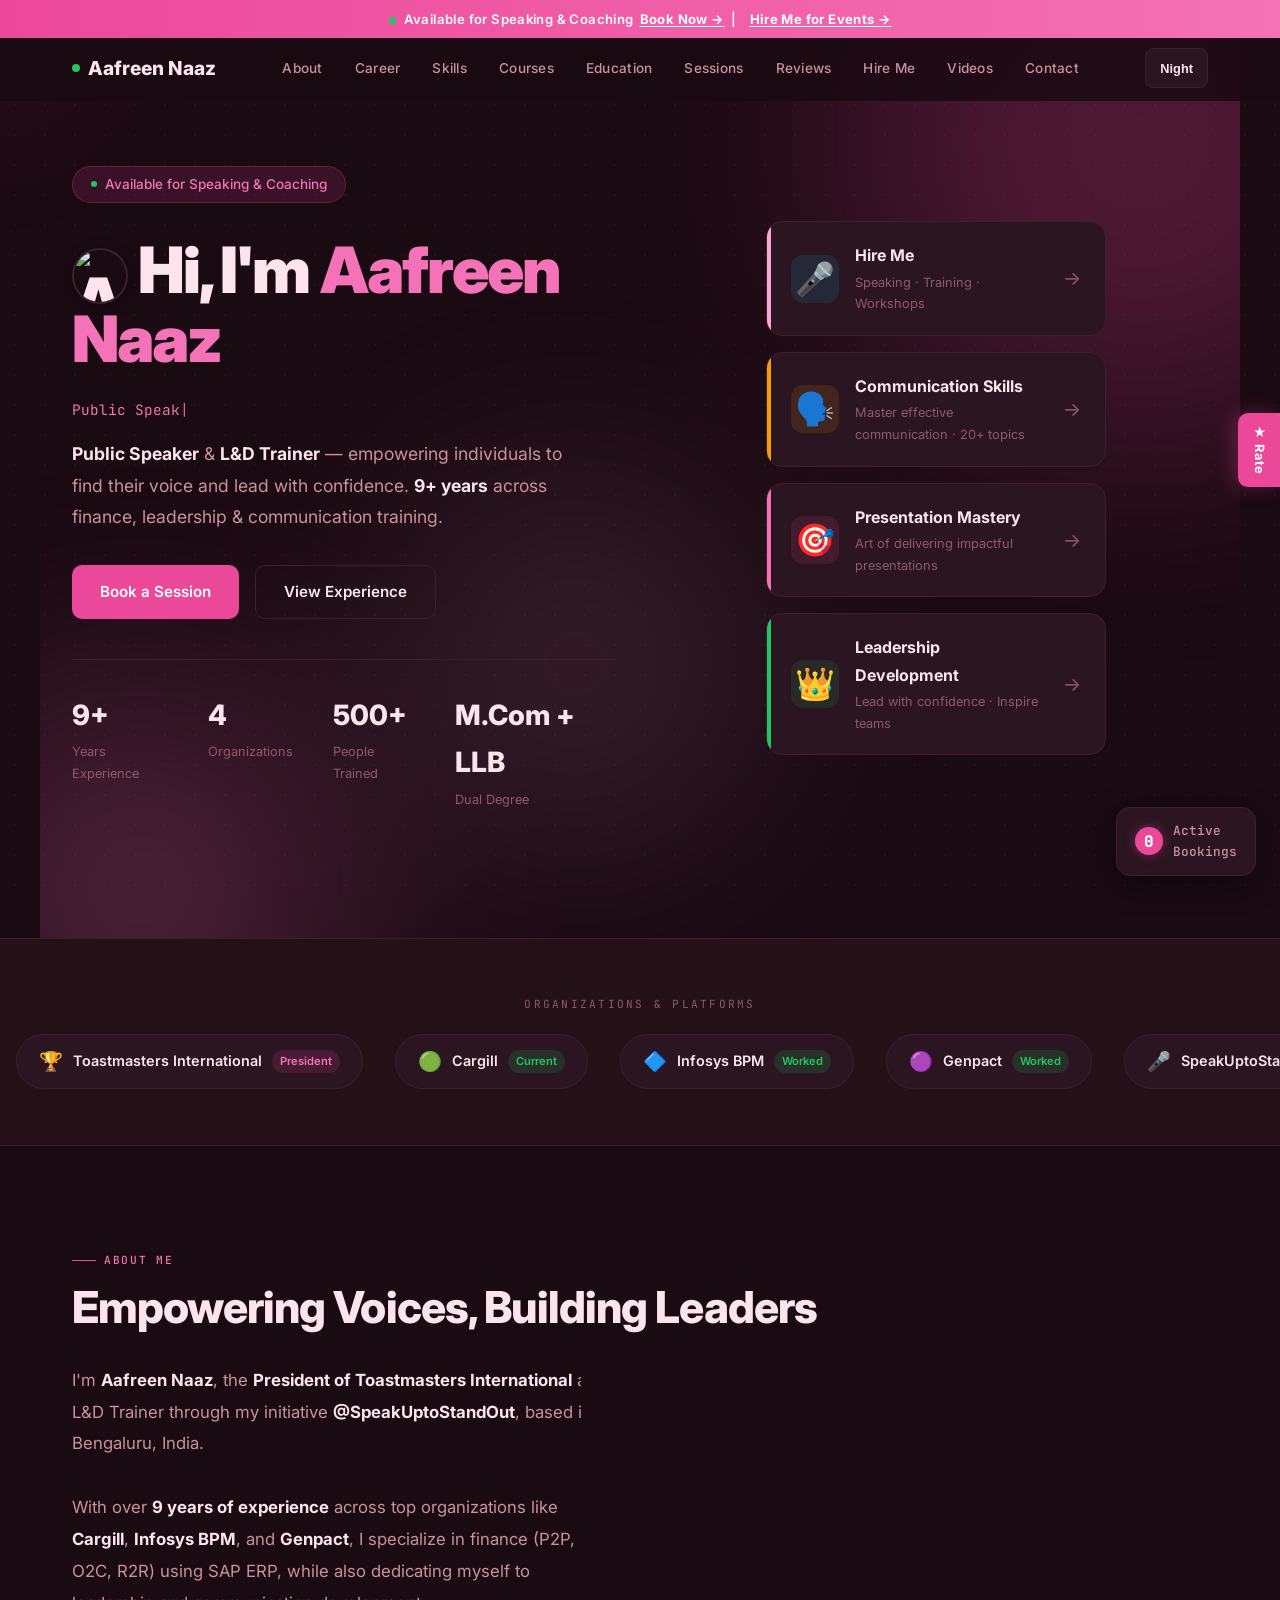
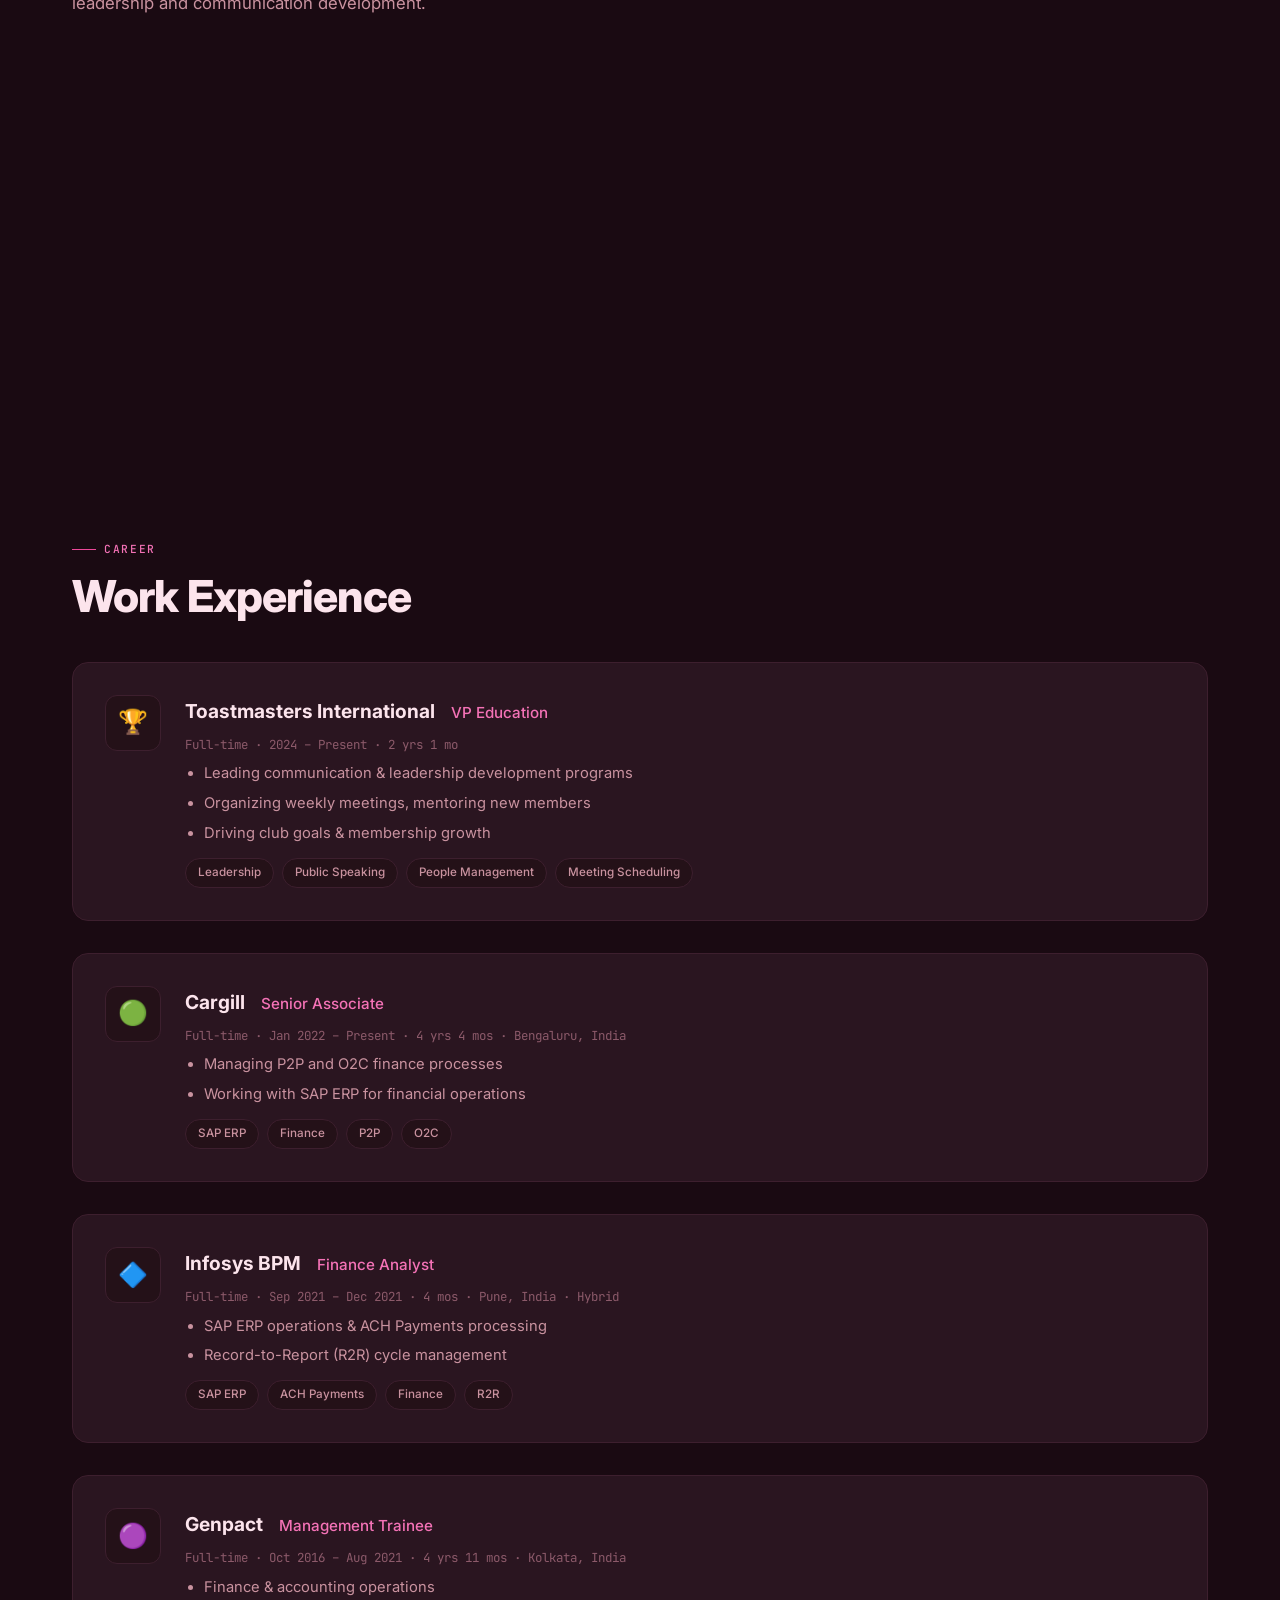
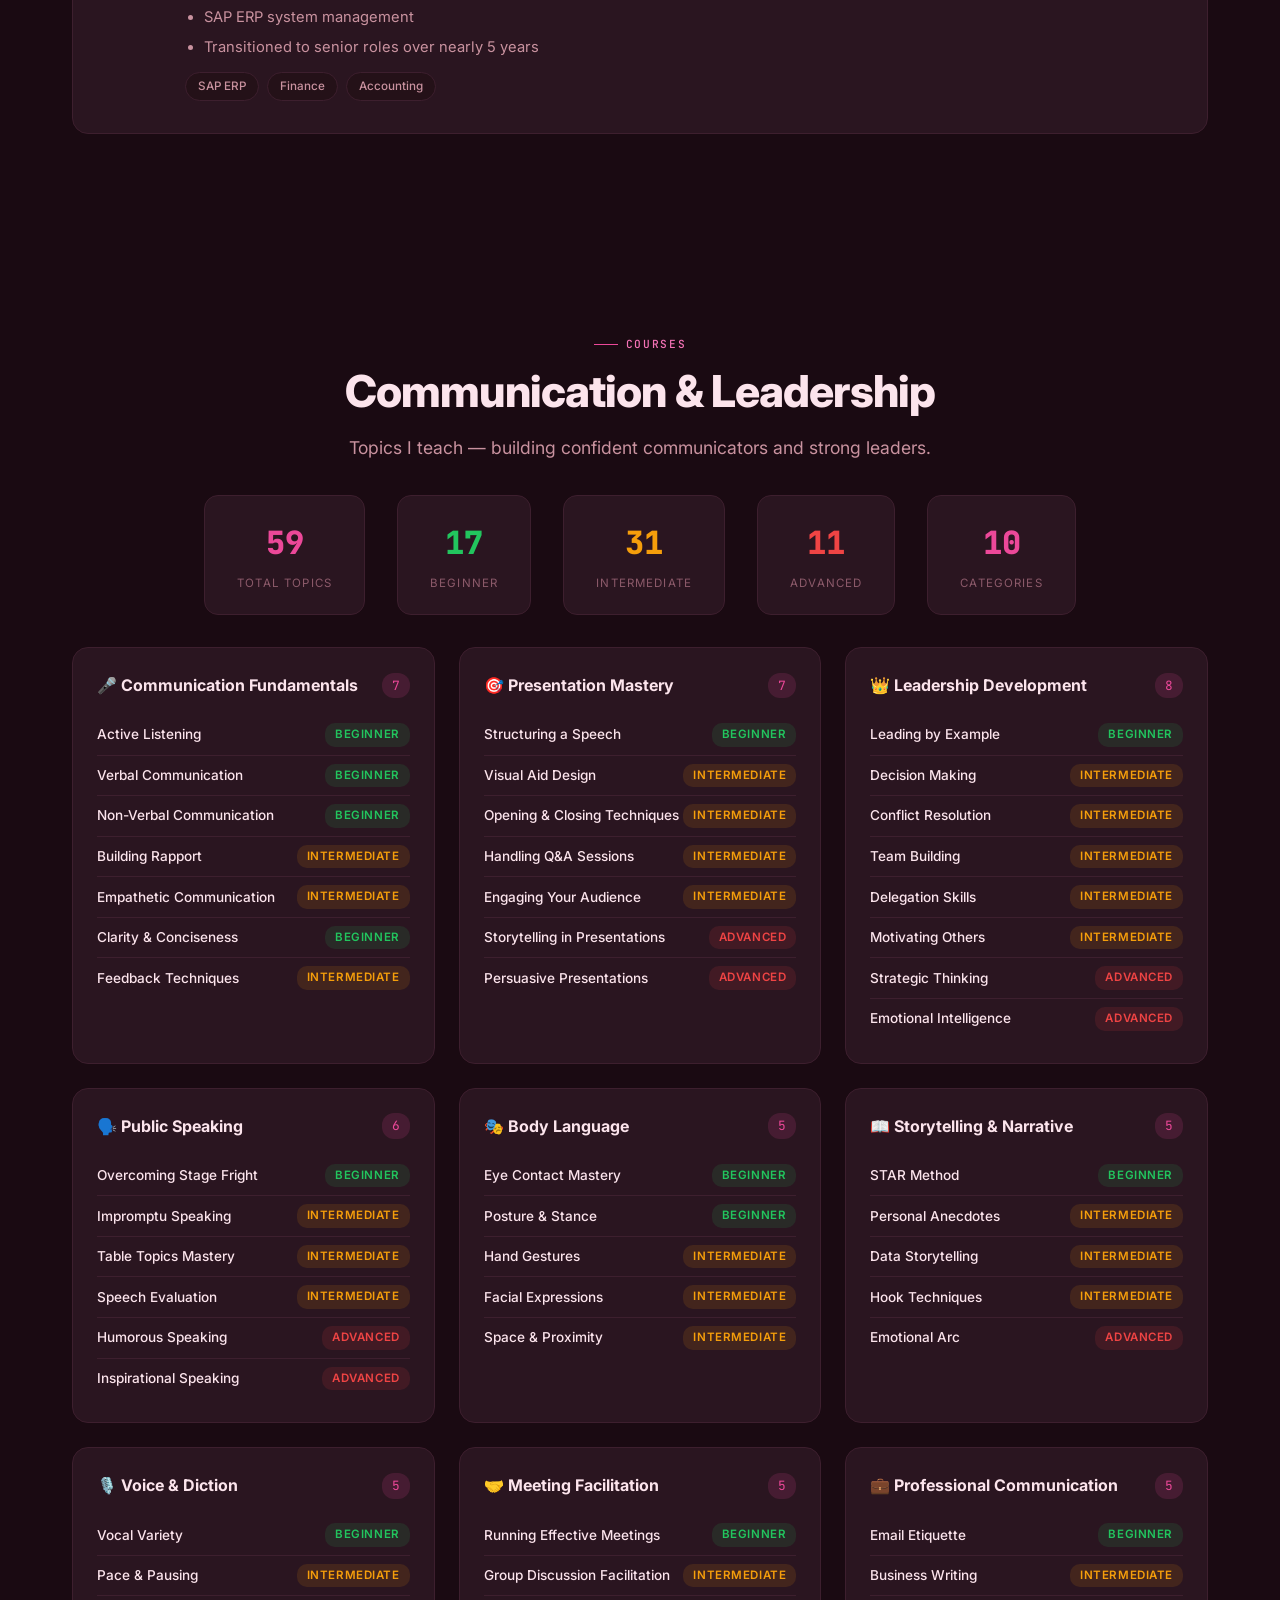
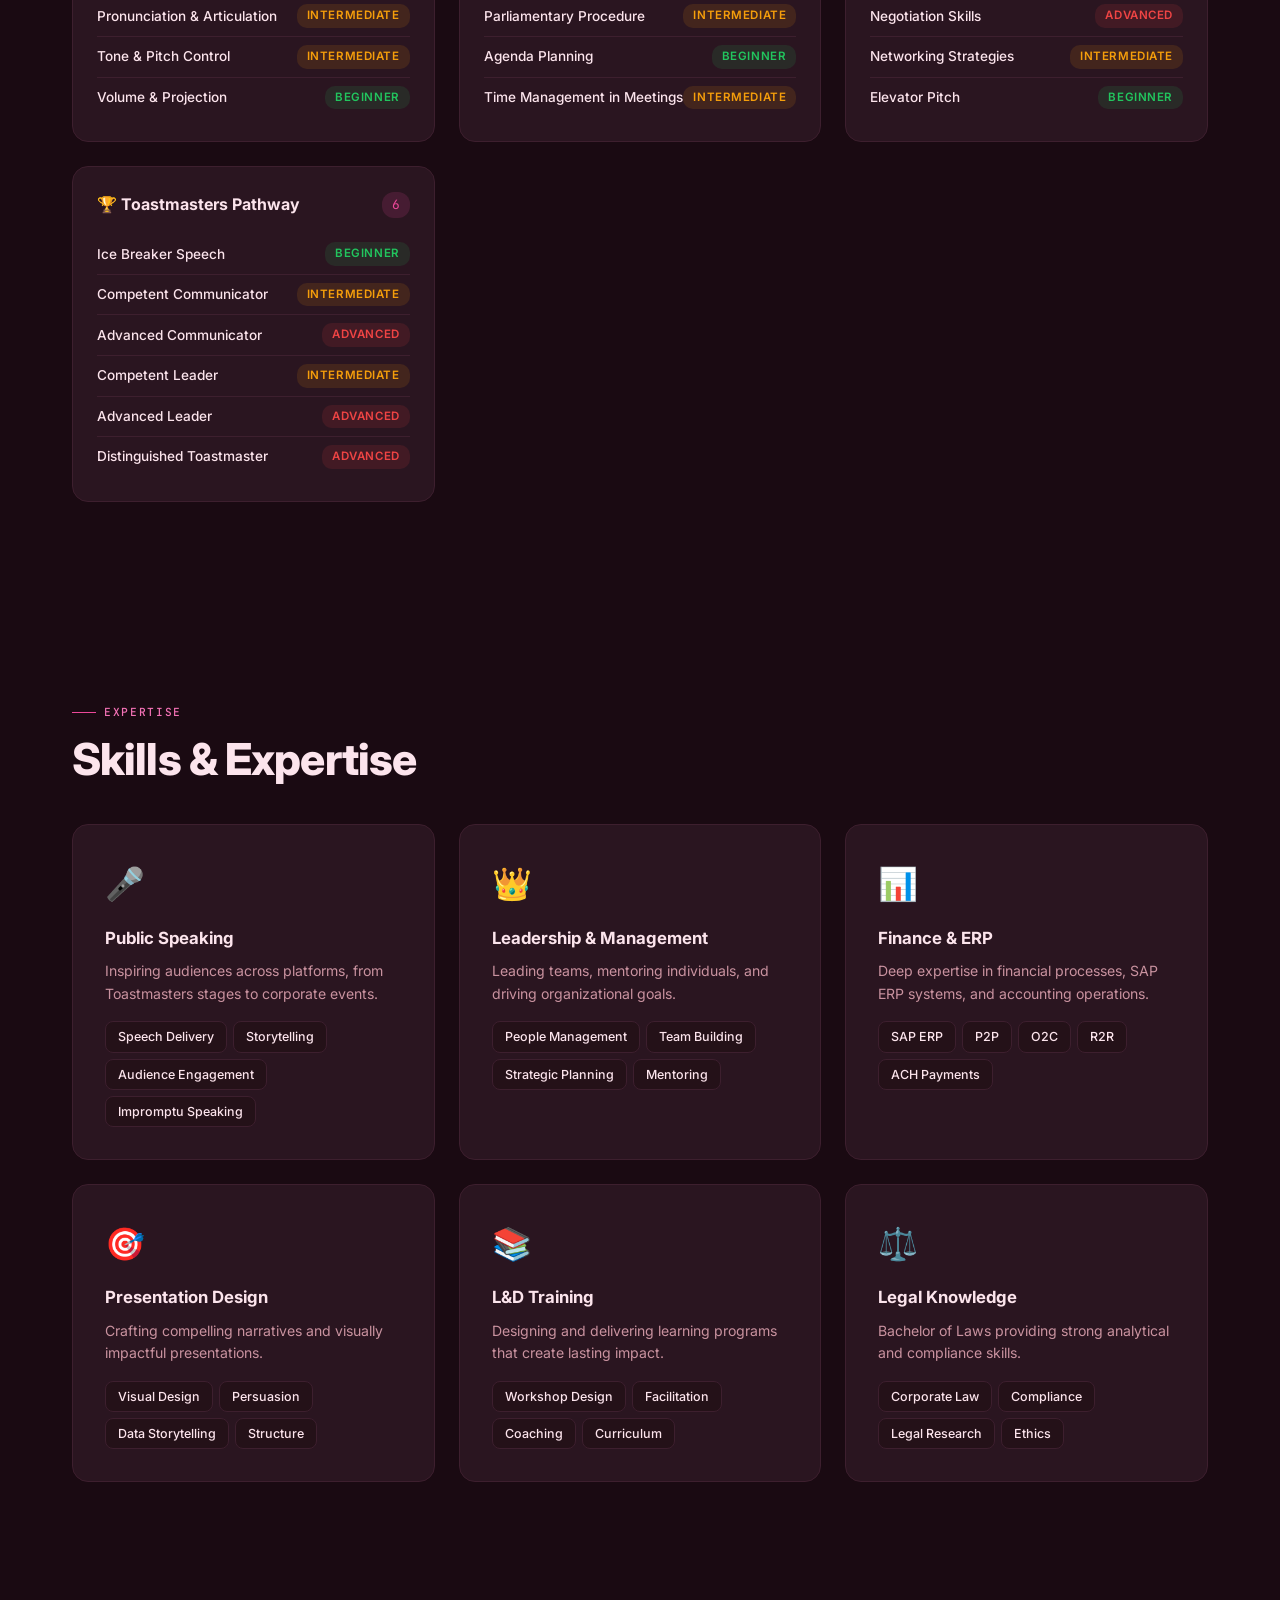
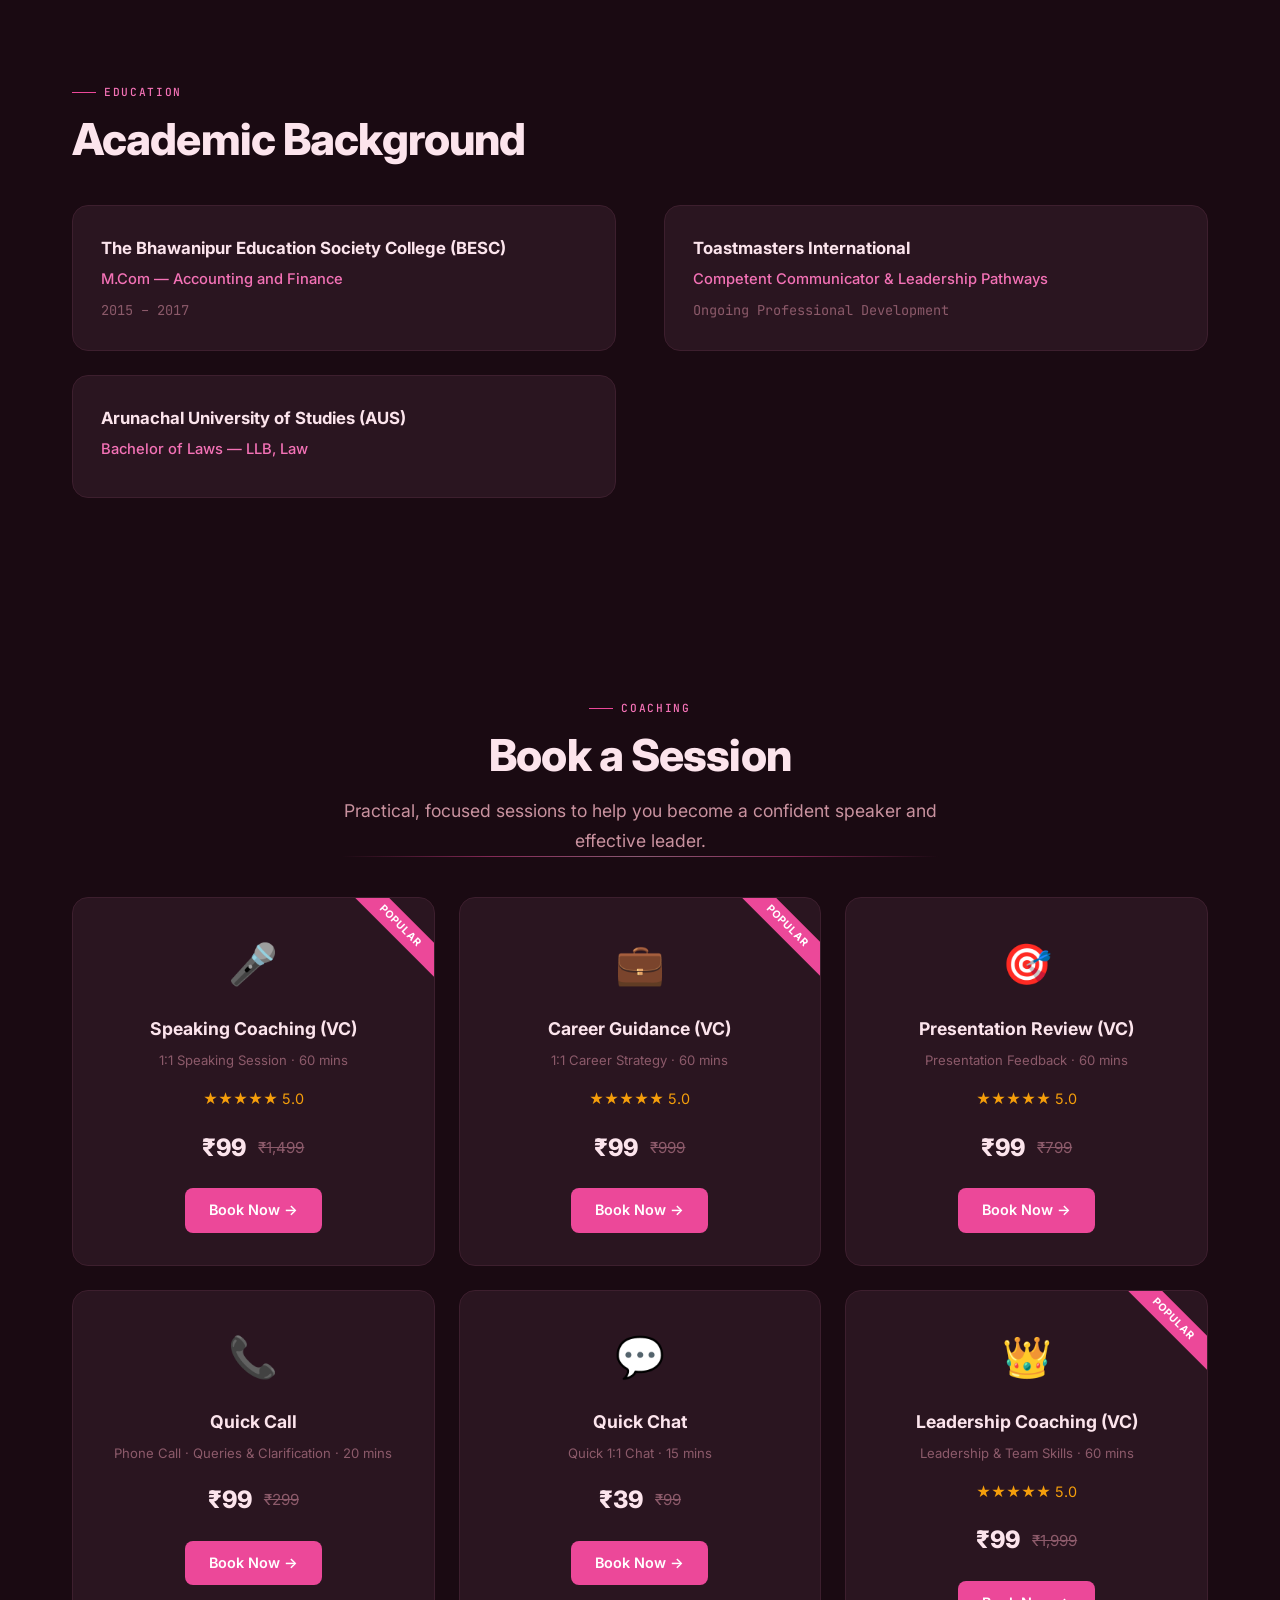
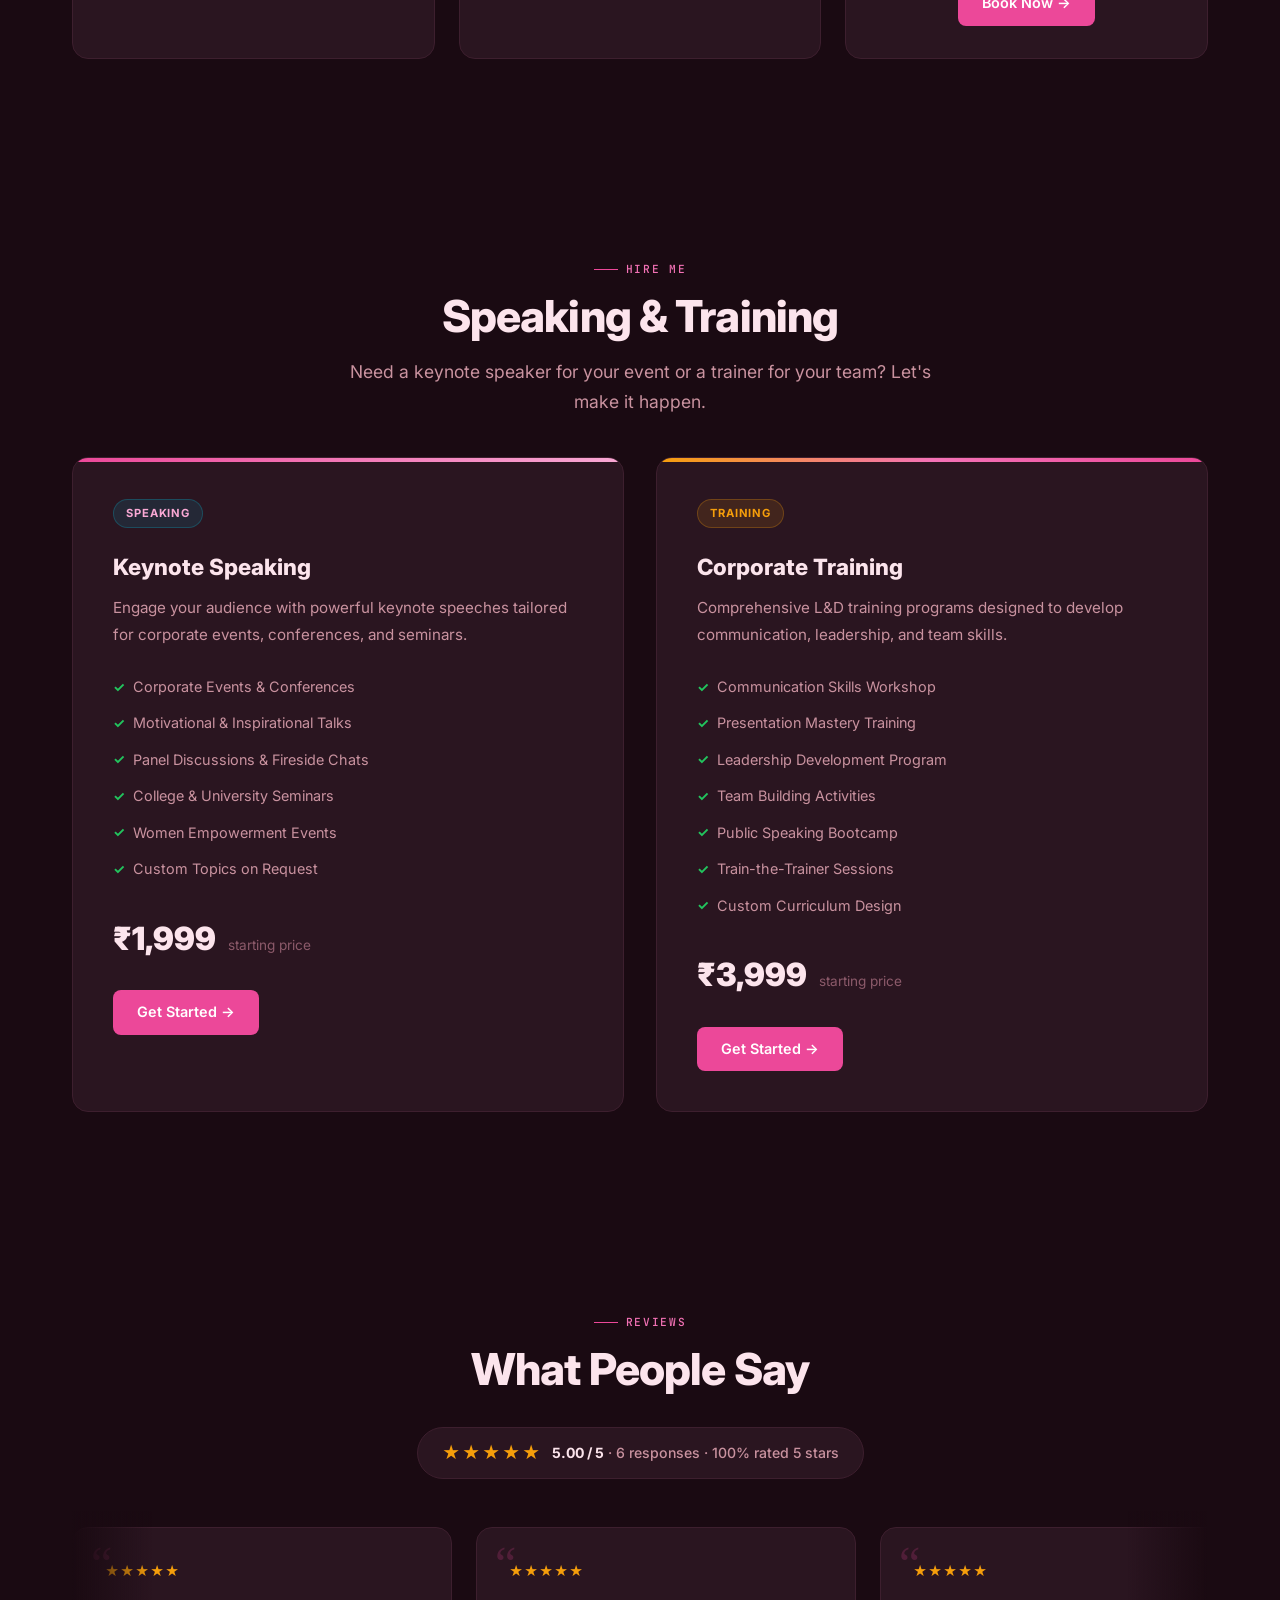
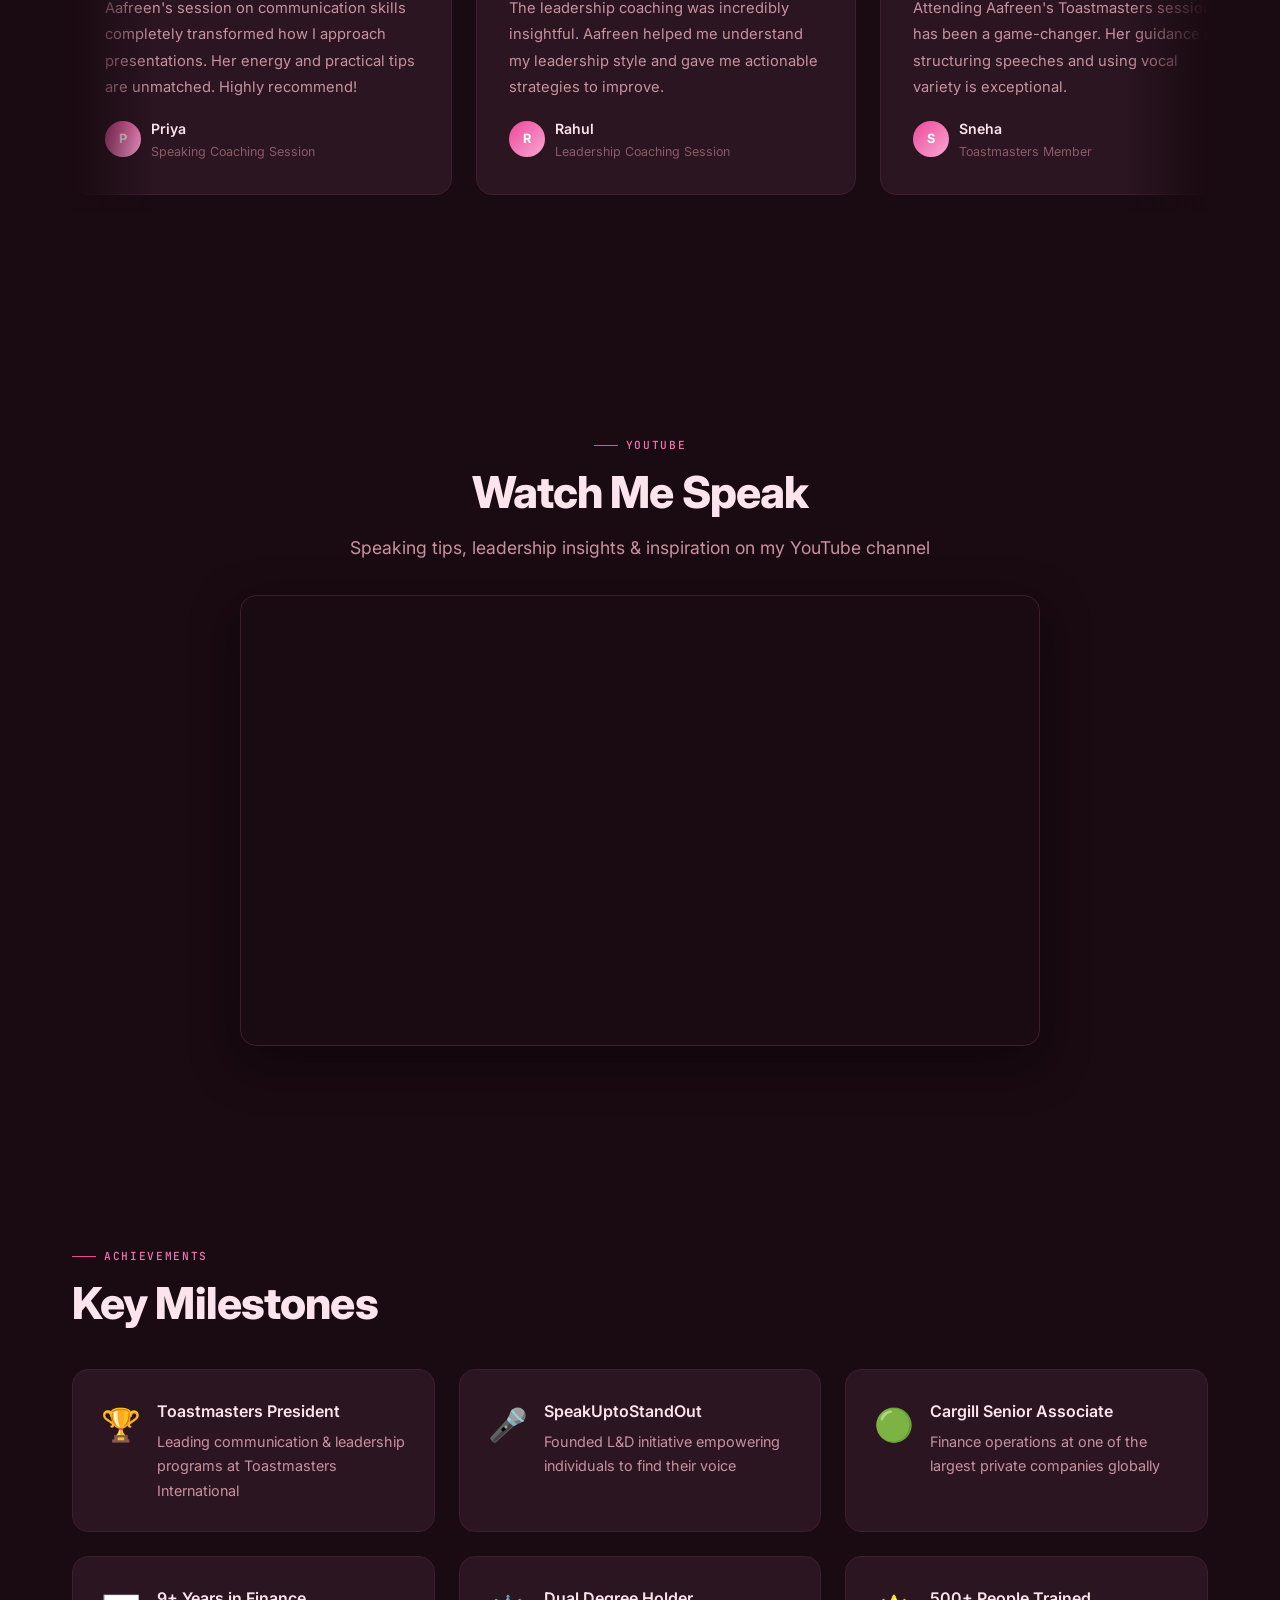
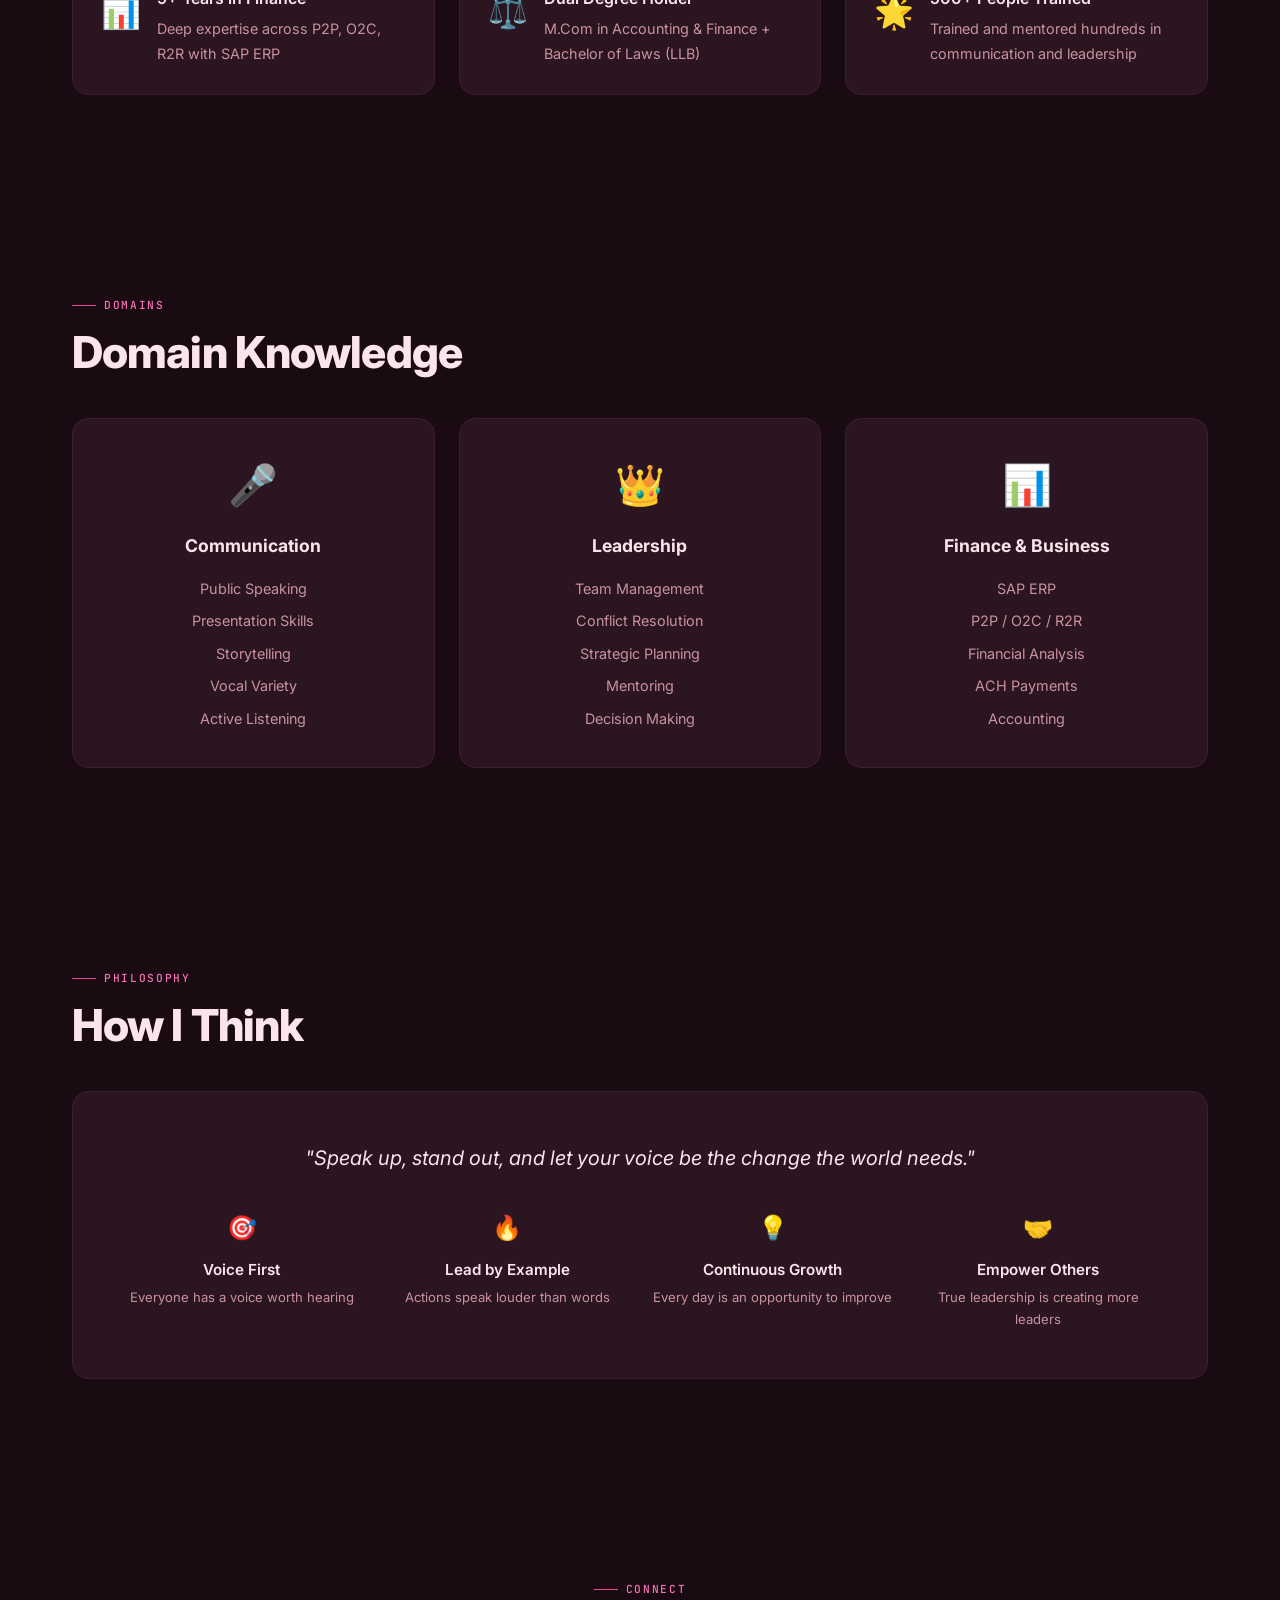
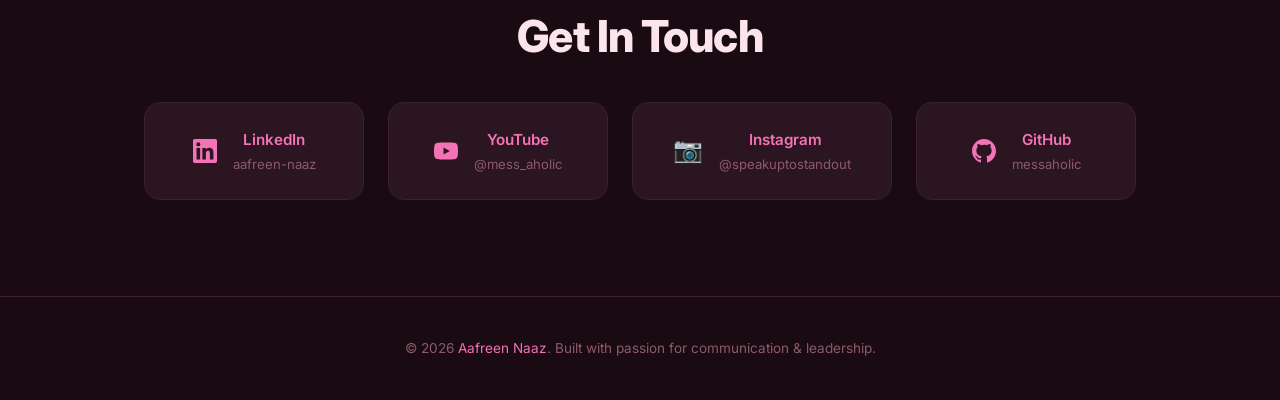
==== commit 84d24a78: "Keynote Speaking 1999, Corporate Training 3999" ====
--- a/index.html
+++ b/index.html
@@ -943,10 +943,10 @@
                 <li>Custom Topics on Request</li>
             </ul>
             <div class="service-price-row">
-                <span class="price">&#8377;99</span>
+                <span class="price">&#8377;1,999</span>
                 <span class="price-note">starting price</span>
             </div>
-            <a href="#" onclick="openBooking('keynote','Keynote Speaking Engagement',99,0);return false;" class="session-btn" style="display:inline-flex;">Get Started &rarr;</a>
+            <a href="#" onclick="openBooking('keynote','Keynote Speaking Engagement',1999,0);return false;" class="session-btn" style="display:inline-flex;">Get Started &rarr;</a>
         </div>
         <div class="service-card premium">
             <span class="service-badge service-badge-app">Training</span>
@@ -962,10 +962,10 @@
                 <li>Custom Curriculum Design</li>
             </ul>
             <div class="service-price-row">
-                <span class="price">&#8377;99</span>
+                <span class="price">&#8377;3,999</span>
                 <span class="price-note">starting price</span>
             </div>
-            <a href="#" onclick="openBooking('training','Corporate Training Program',99,0);return false;" class="session-btn" style="display:inline-flex;">Get Started &rarr;</a>
+            <a href="#" onclick="openBooking('training','Corporate Training Program',3999,0);return false;" class="session-btn" style="display:inline-flex;">Get Started &rarr;</a>
         </div>
     </div>
 </section>
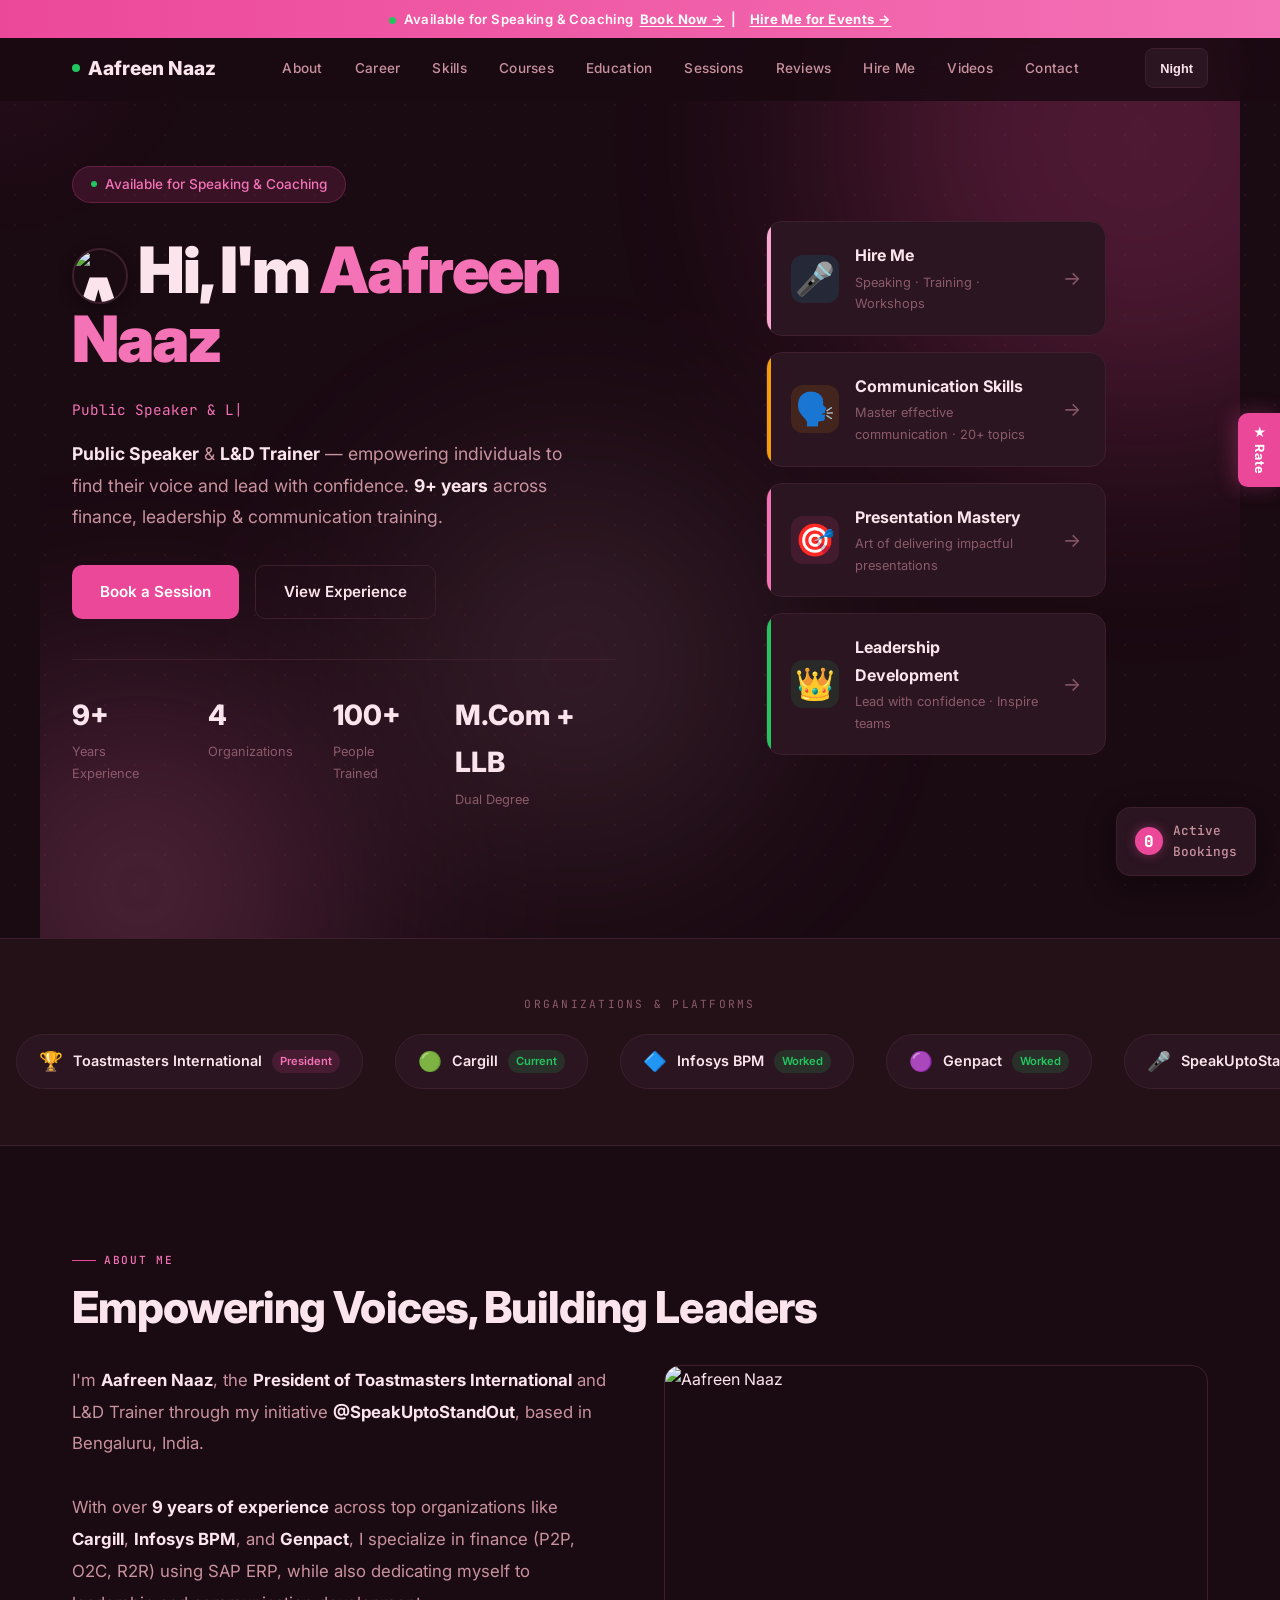
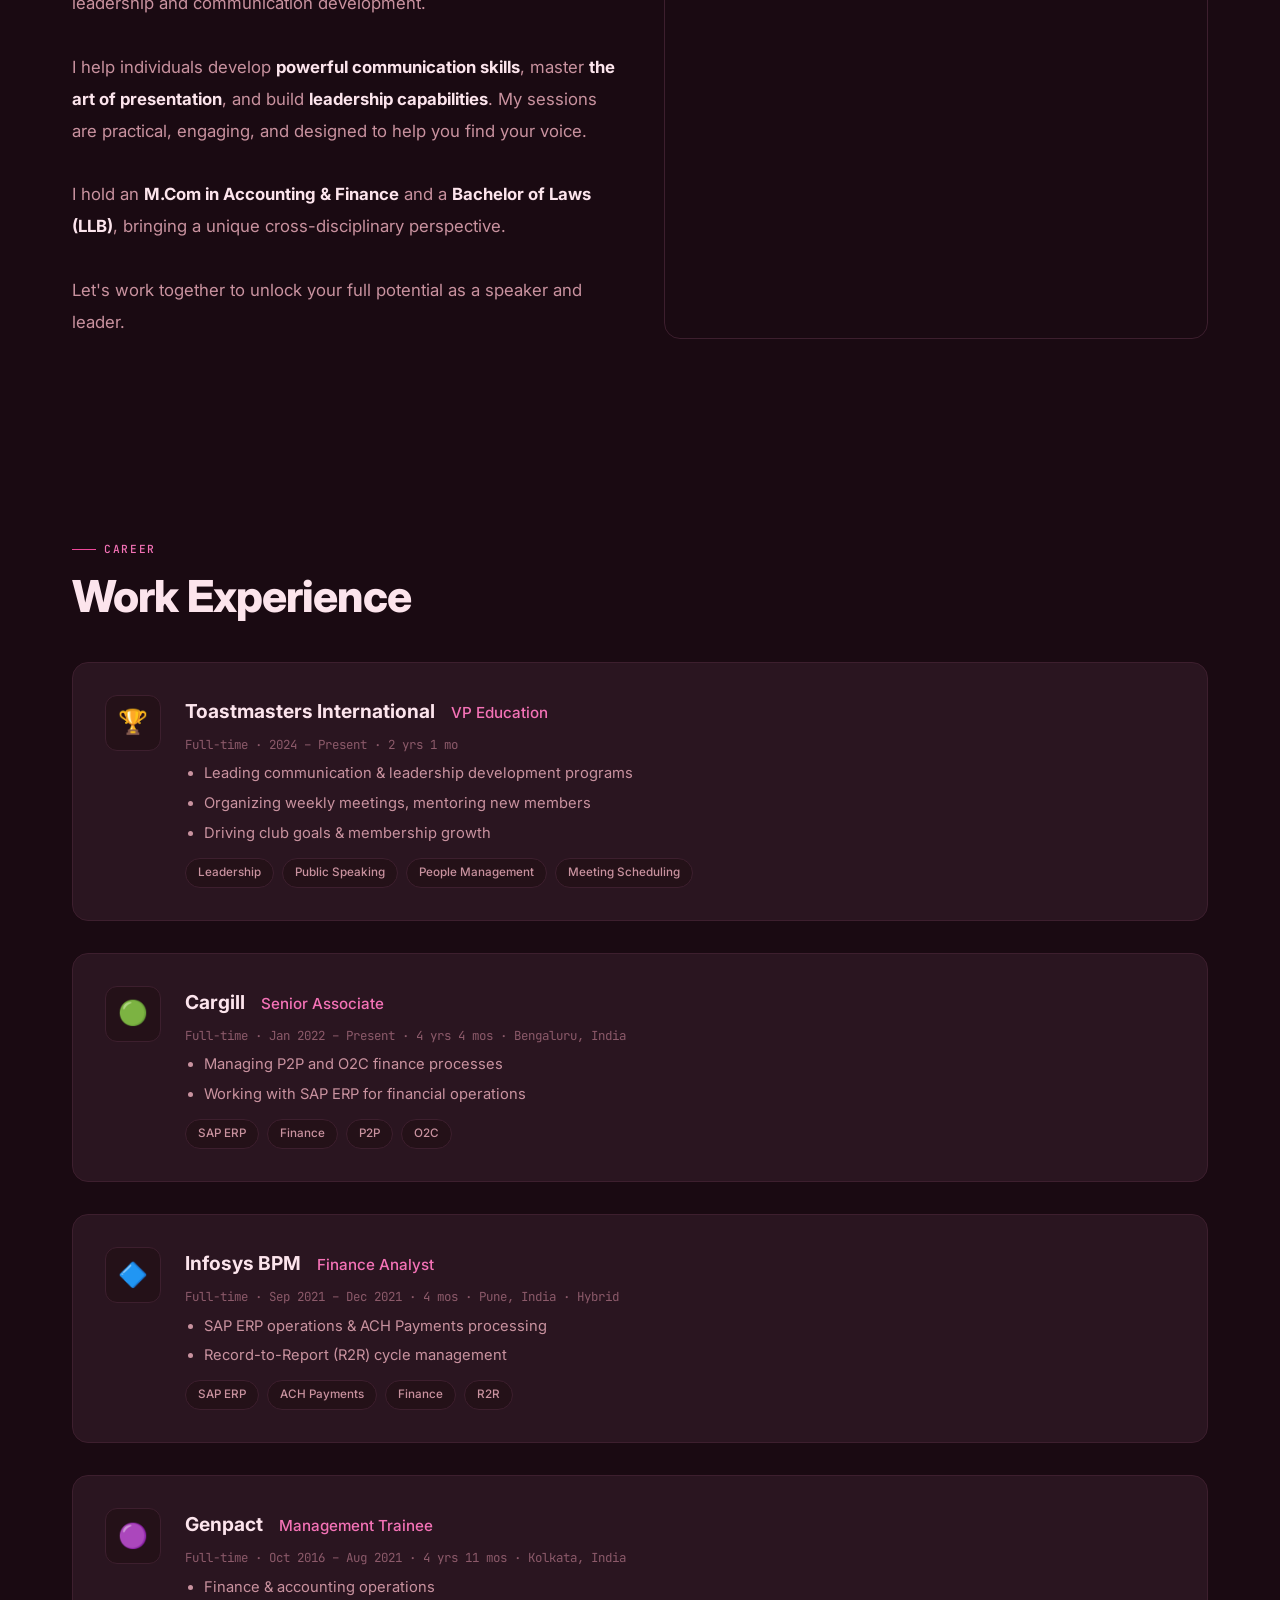
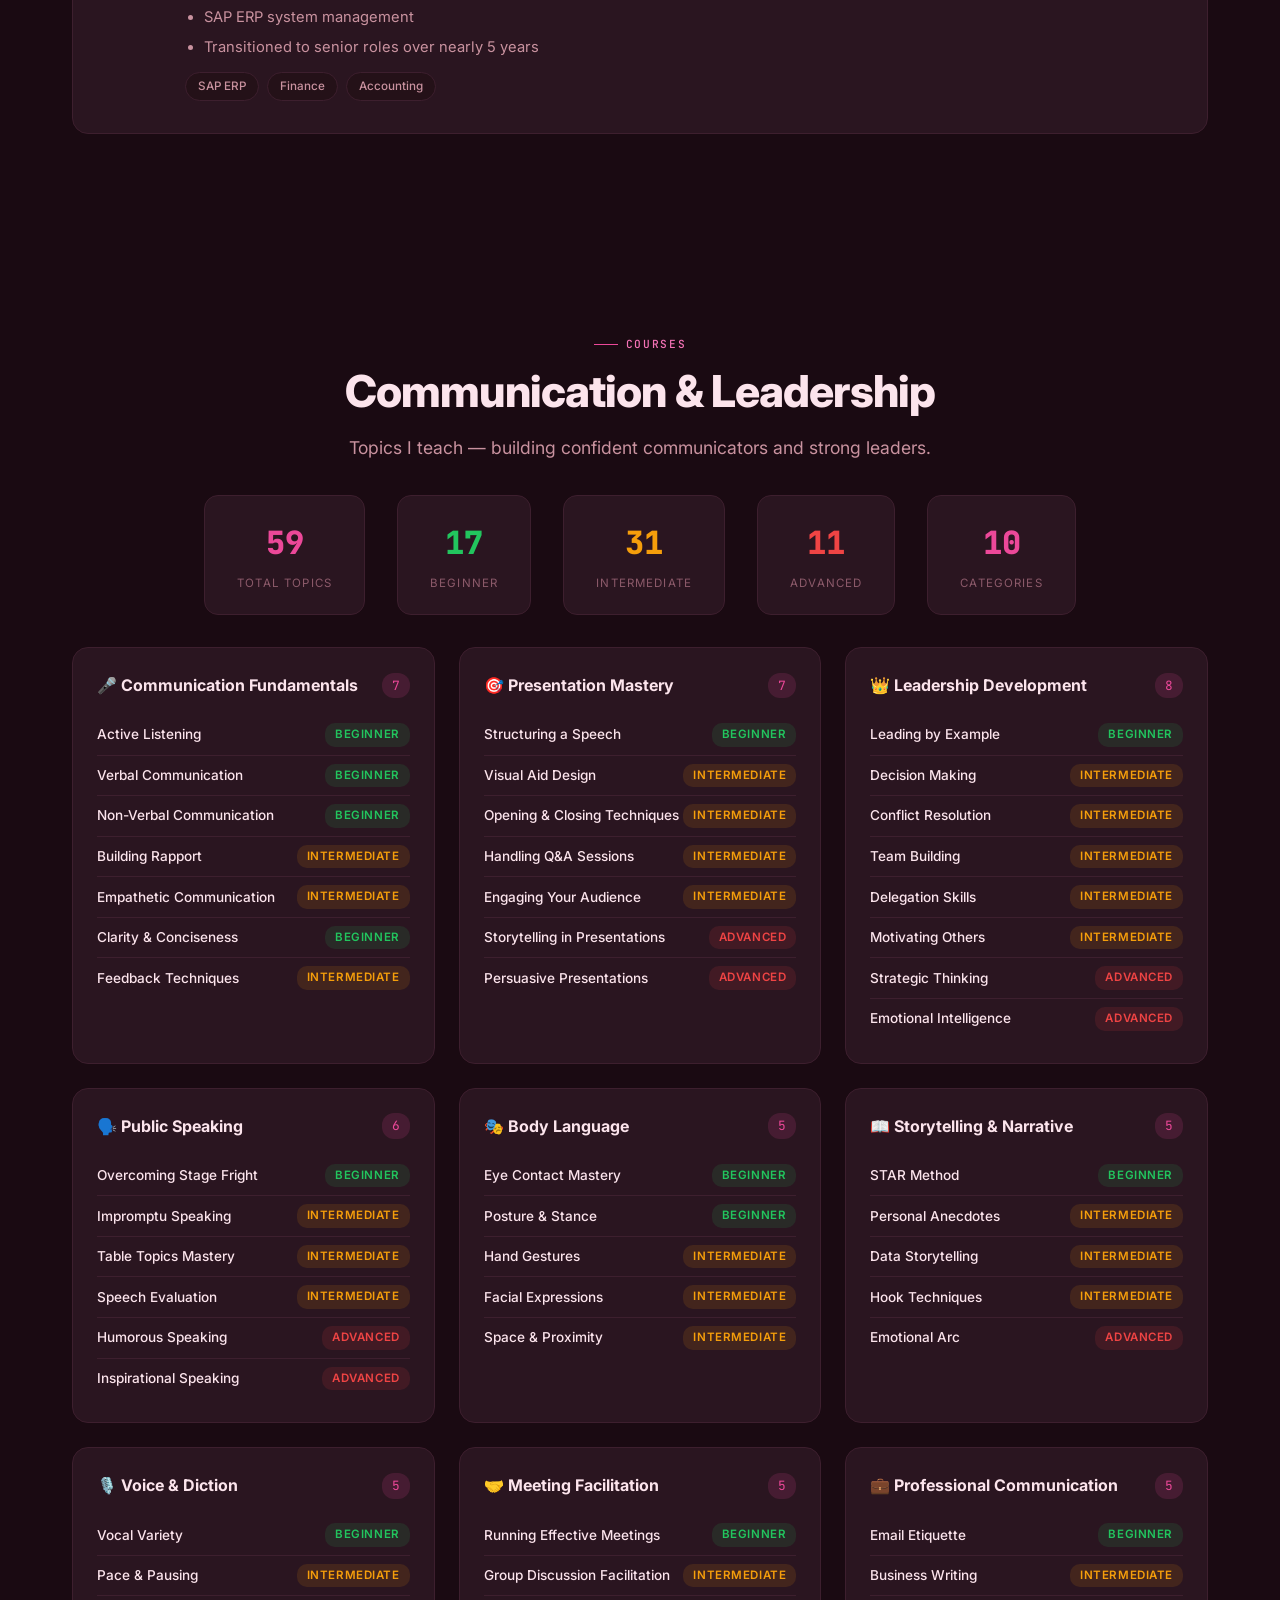
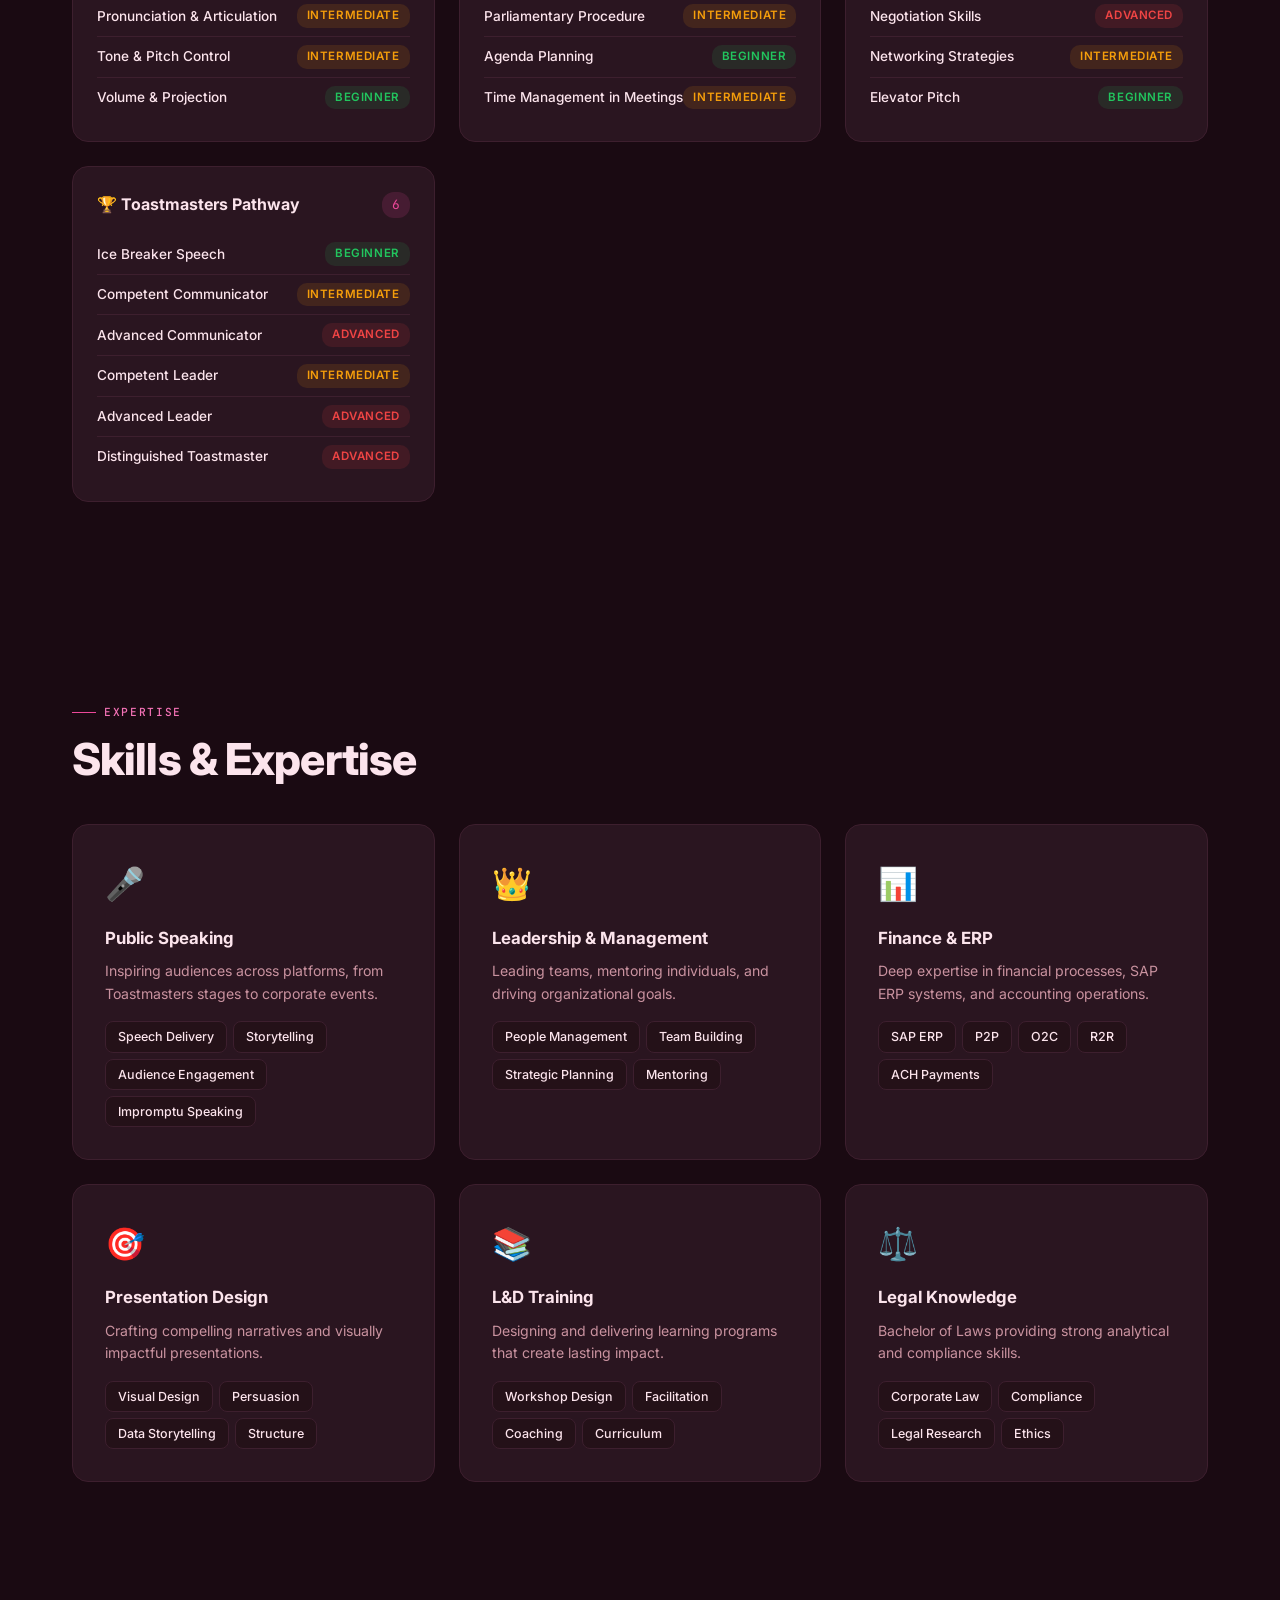
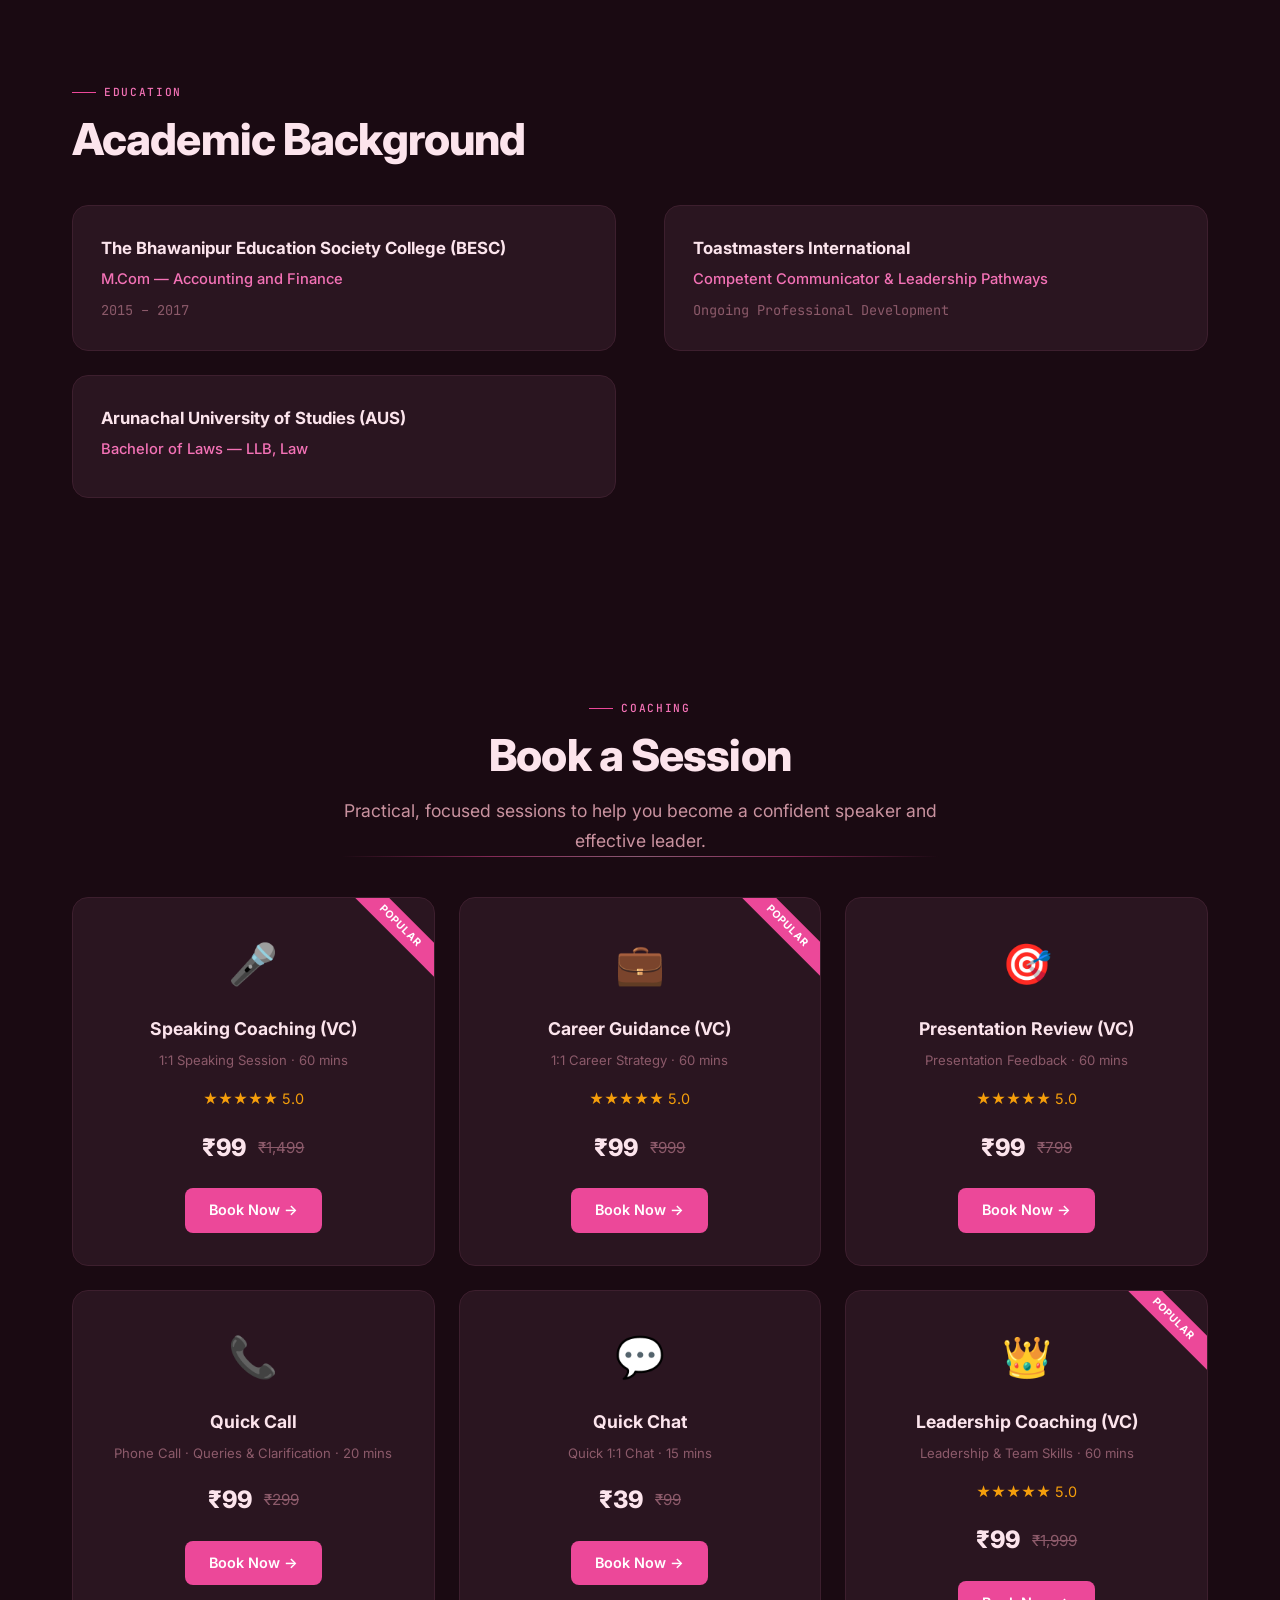
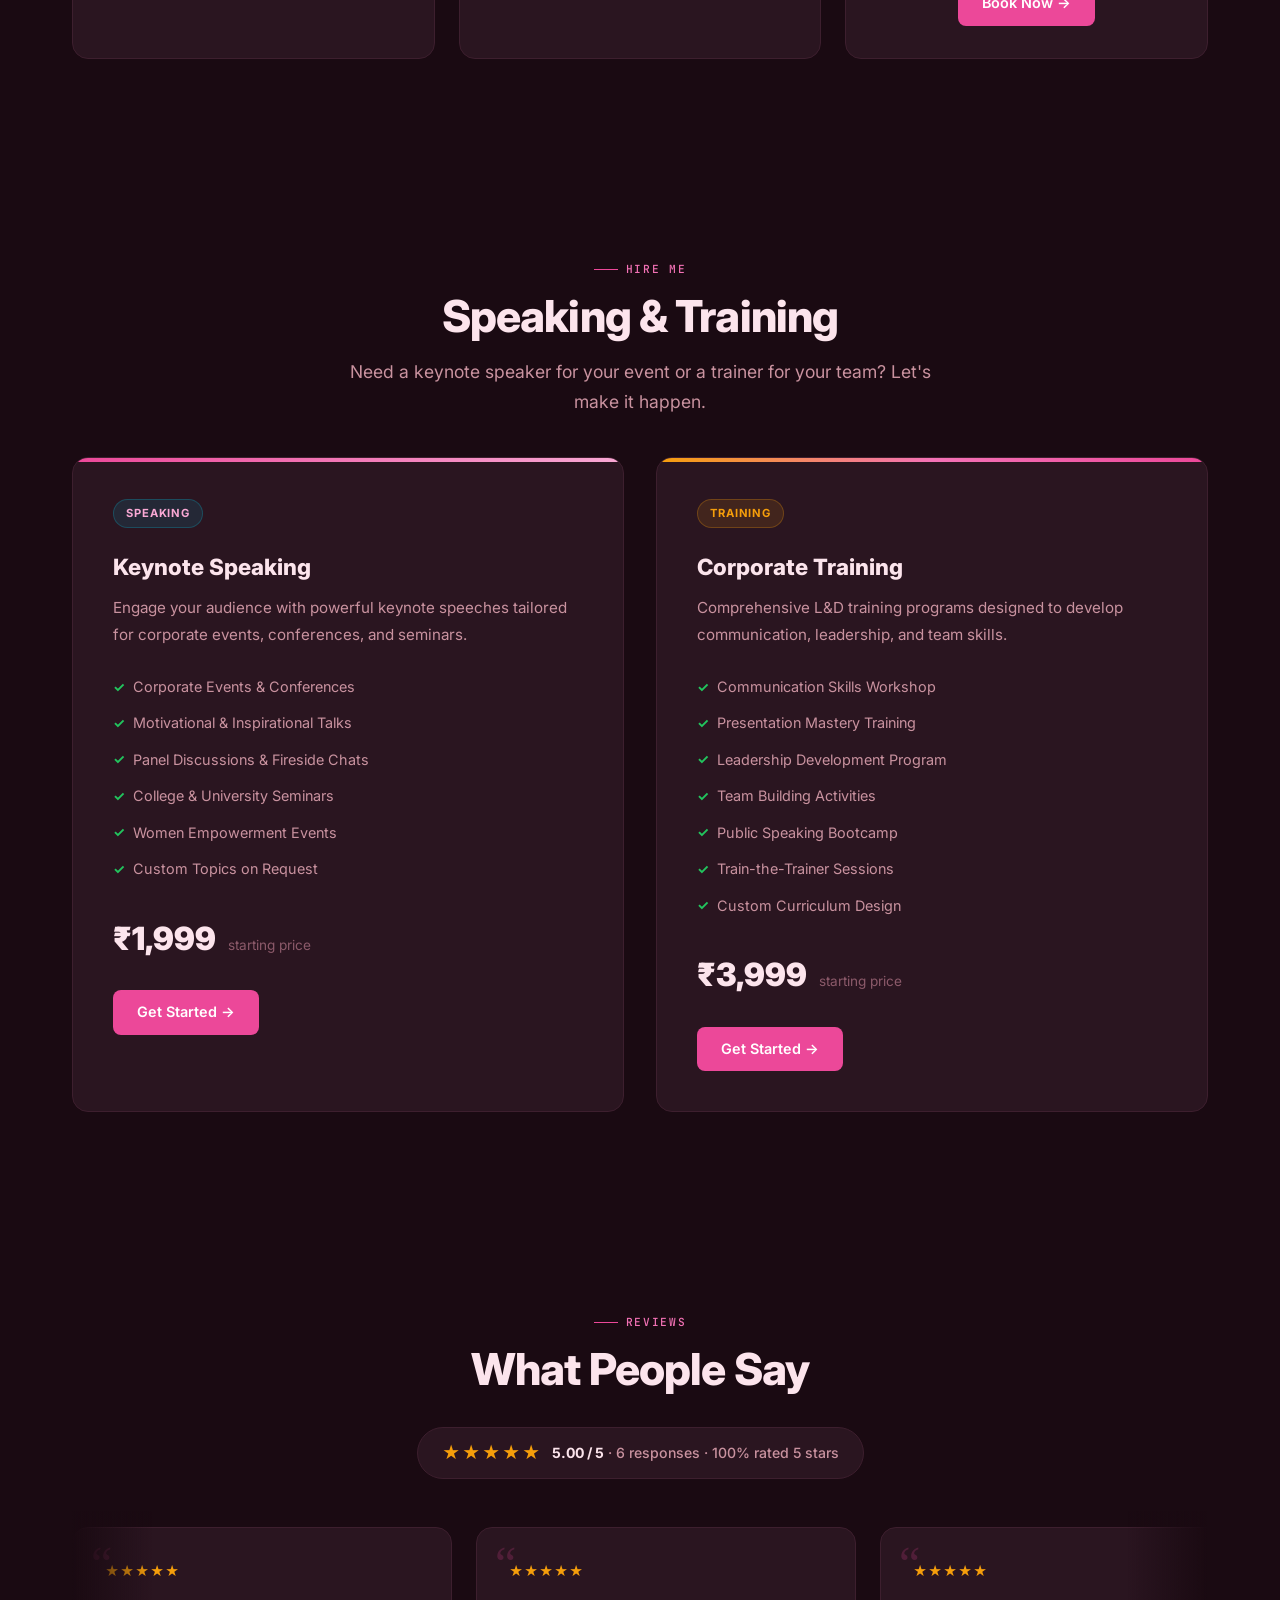
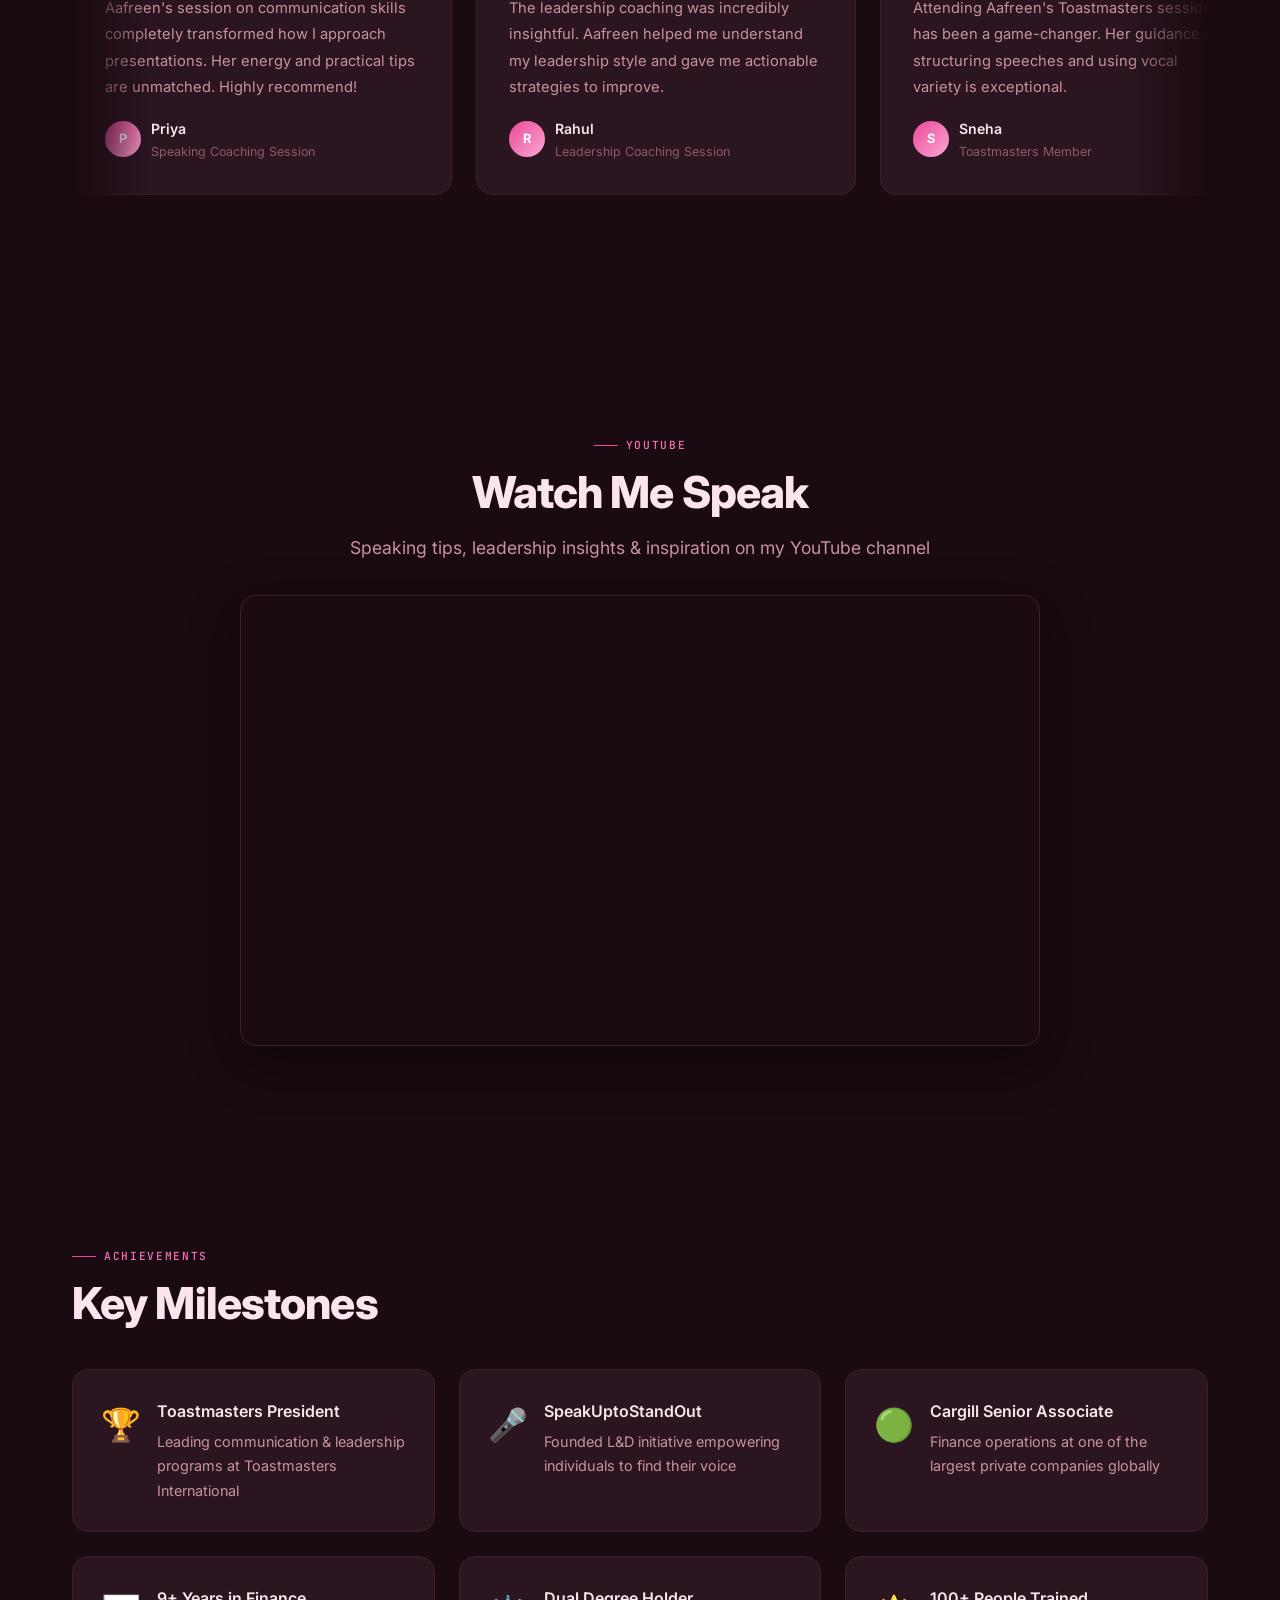
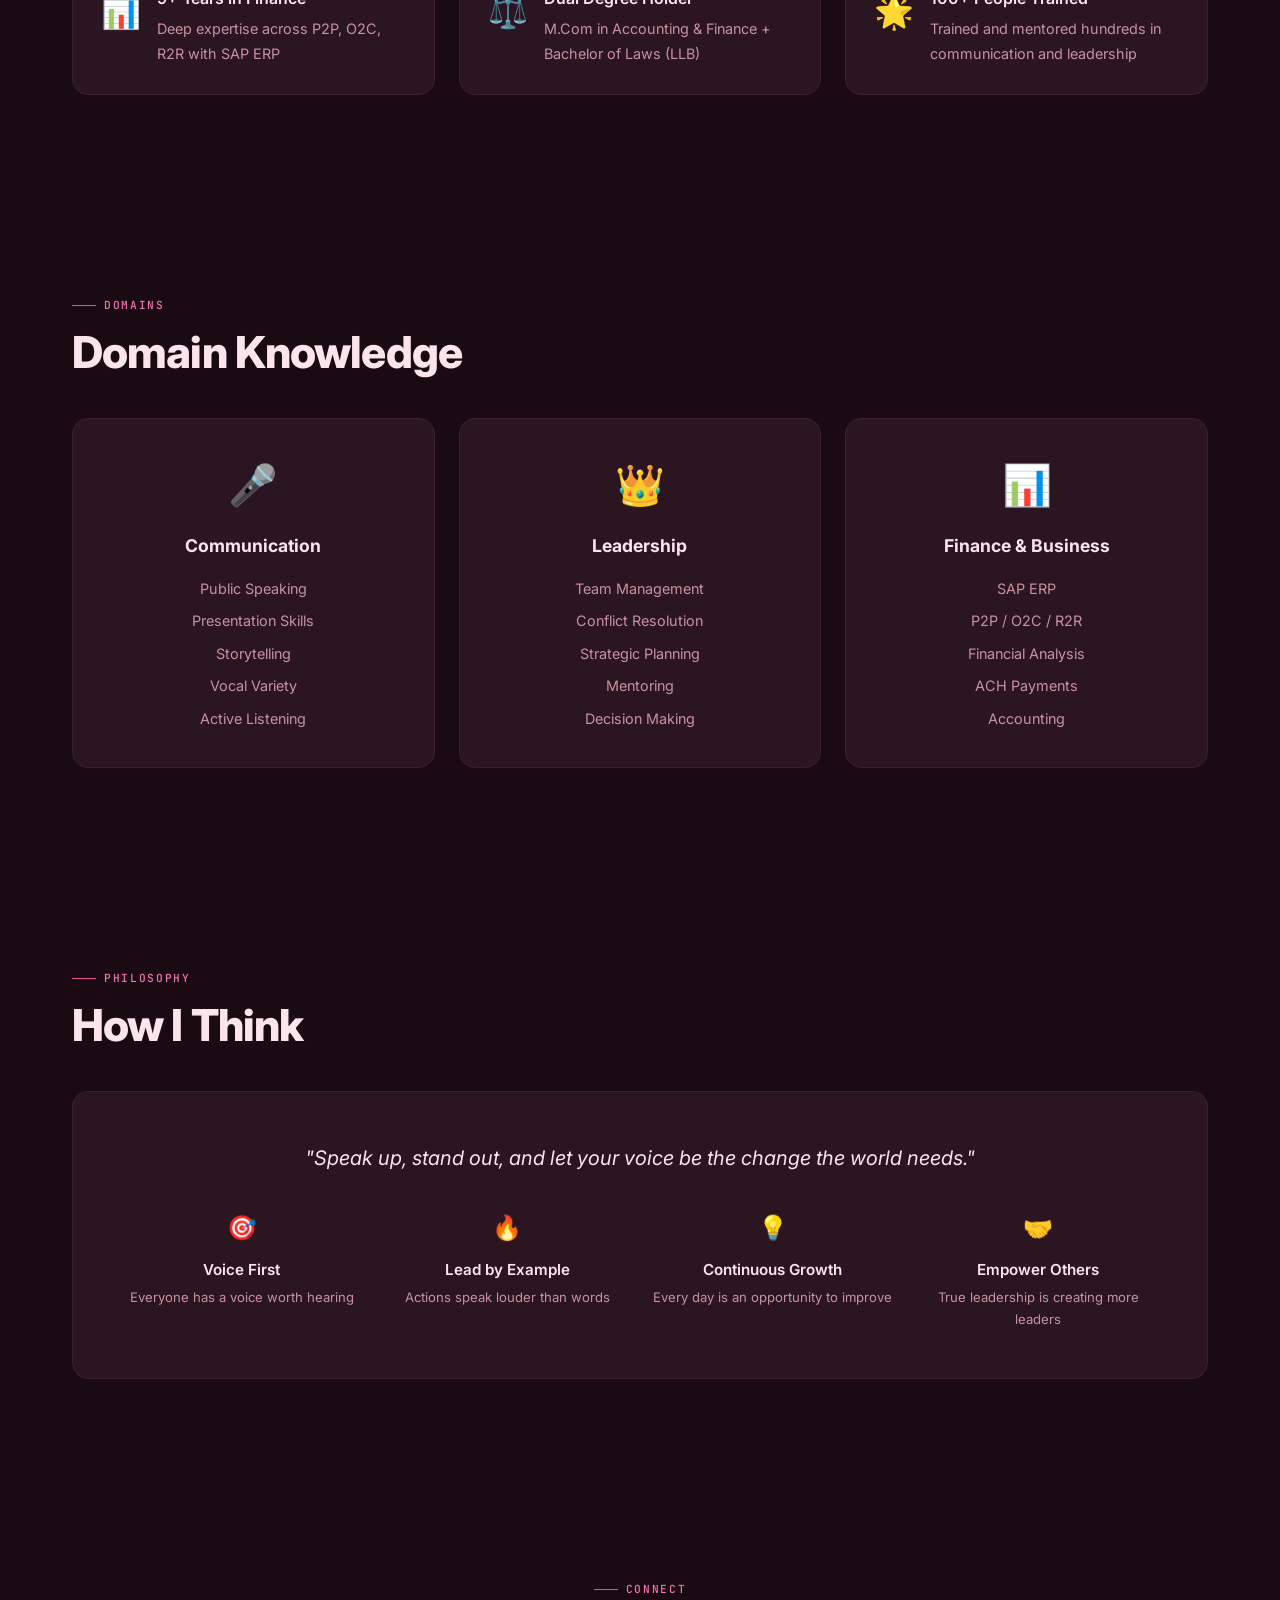
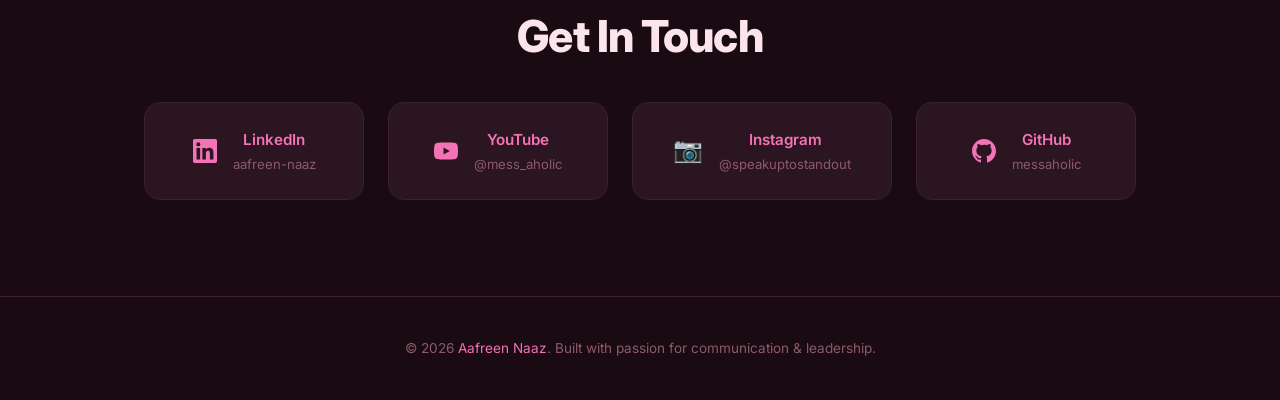
==== commit 47f38d91: "Change 500+ trained to 100+ trained" ====
--- a/index.html
+++ b/index.html
@@ -593,7 +593,7 @@
         <div class="hero-stats">
             <div class="hero-stat"><div class="num count-up" data-target="9" data-suffix="+">0</div><div class="lbl">Years Experience</div></div>
             <div class="hero-stat"><div class="num count-up" data-target="4" data-suffix="">0</div><div class="lbl">Organizations</div></div>
-            <div class="hero-stat"><div class="num count-up" data-target="500" data-suffix="+">0</div><div class="lbl">People Trained</div></div>
+            <div class="hero-stat"><div class="num count-up" data-target="100" data-suffix="+">0</div><div class="lbl">People Trained</div></div>
             <div class="hero-stat"><div class="num">M.Com + LLB</div><div class="lbl">Dual Degree</div></div>
         </div>
     </div>
@@ -1074,7 +1074,7 @@
         <div class="achieve-card"><div class="achieve-icon">🟢</div><div><div class="achieve-title">Cargill Senior Associate</div><div class="achieve-desc">Finance operations at one of the largest private companies globally</div></div></div>
         <div class="achieve-card"><div class="achieve-icon">📊</div><div><div class="achieve-title">9+ Years in Finance</div><div class="achieve-desc">Deep expertise across P2P, O2C, R2R with SAP ERP</div></div></div>
         <div class="achieve-card"><div class="achieve-icon">⚖️</div><div><div class="achieve-title">Dual Degree Holder</div><div class="achieve-desc">M.Com in Accounting &amp; Finance + Bachelor of Laws (LLB)</div></div></div>
-        <div class="achieve-card"><div class="achieve-icon">🌟</div><div><div class="achieve-title">500+ People Trained</div><div class="achieve-desc">Trained and mentored hundreds in communication and leadership</div></div></div>
+        <div class="achieve-card"><div class="achieve-icon">🌟</div><div><div class="achieve-title">100+ People Trained</div><div class="achieve-desc">Trained and mentored hundreds in communication and leadership</div></div></div>
     </div>
 </section>
 
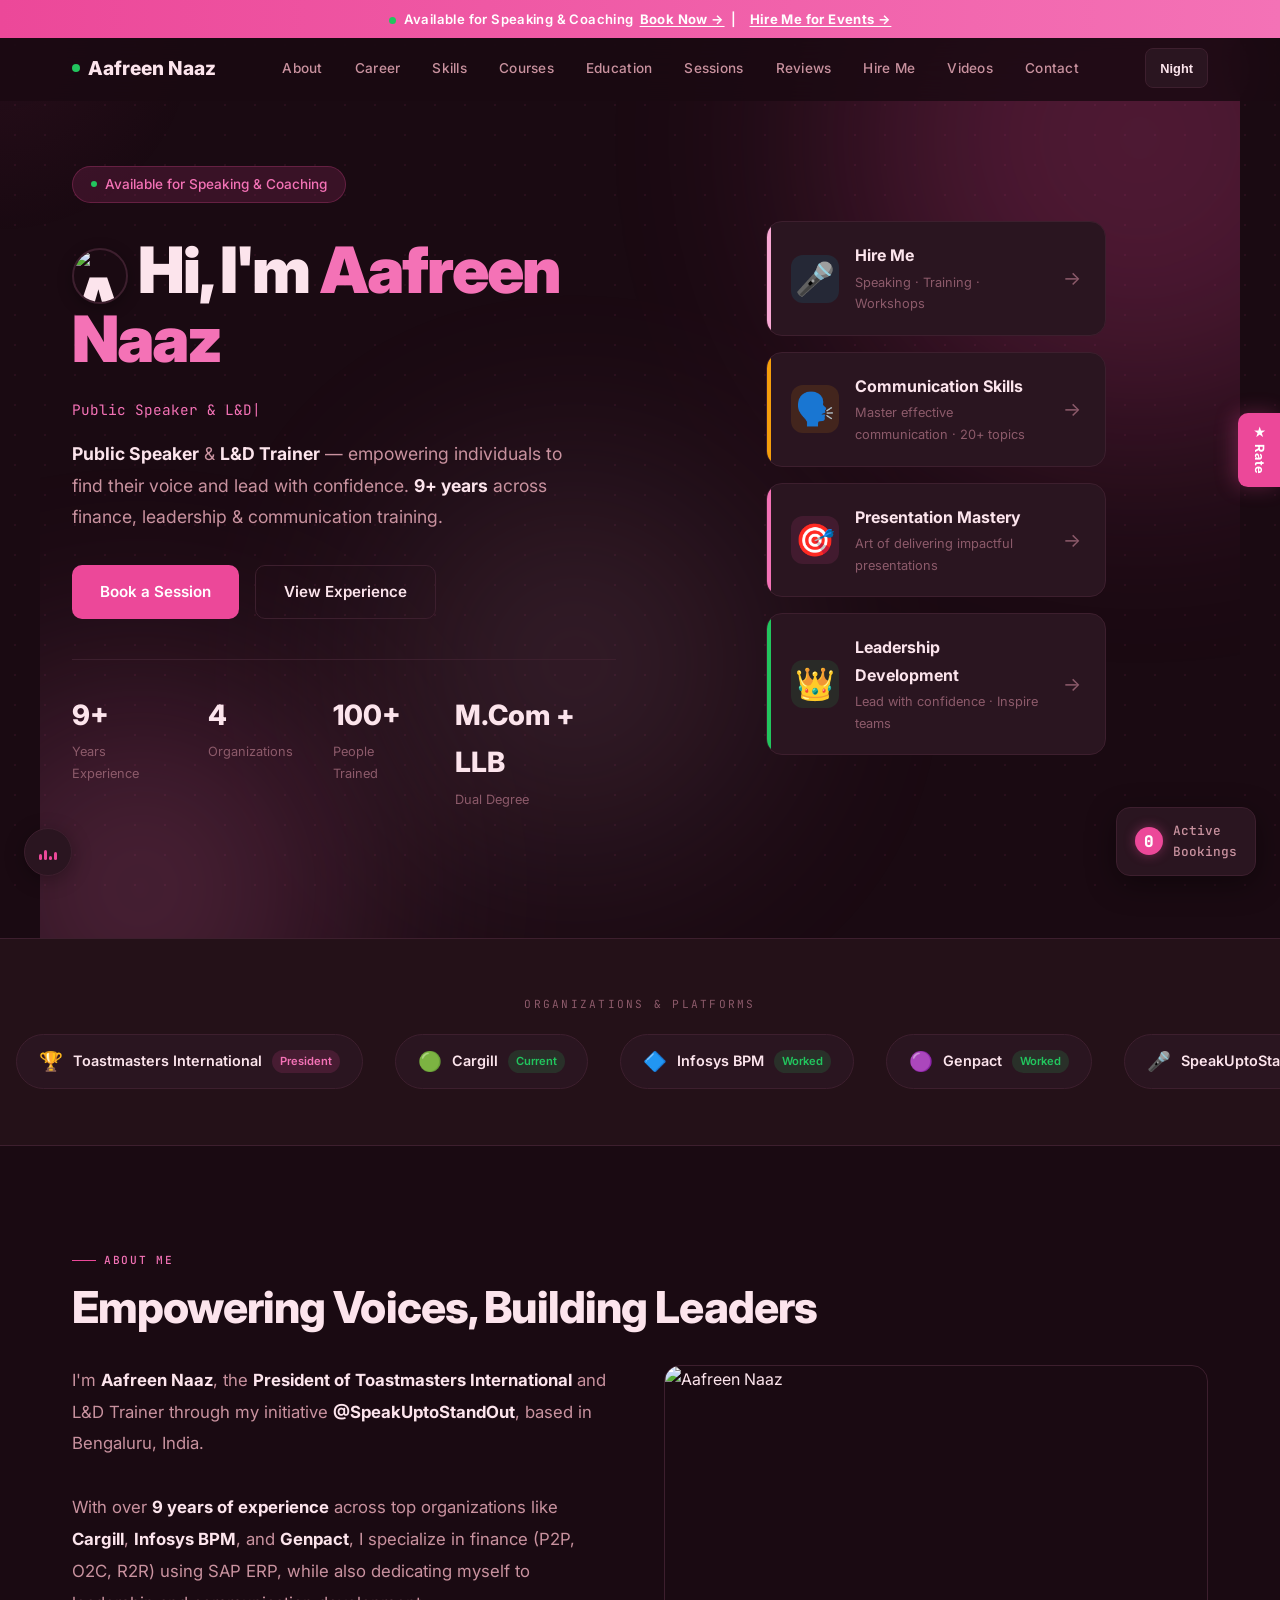
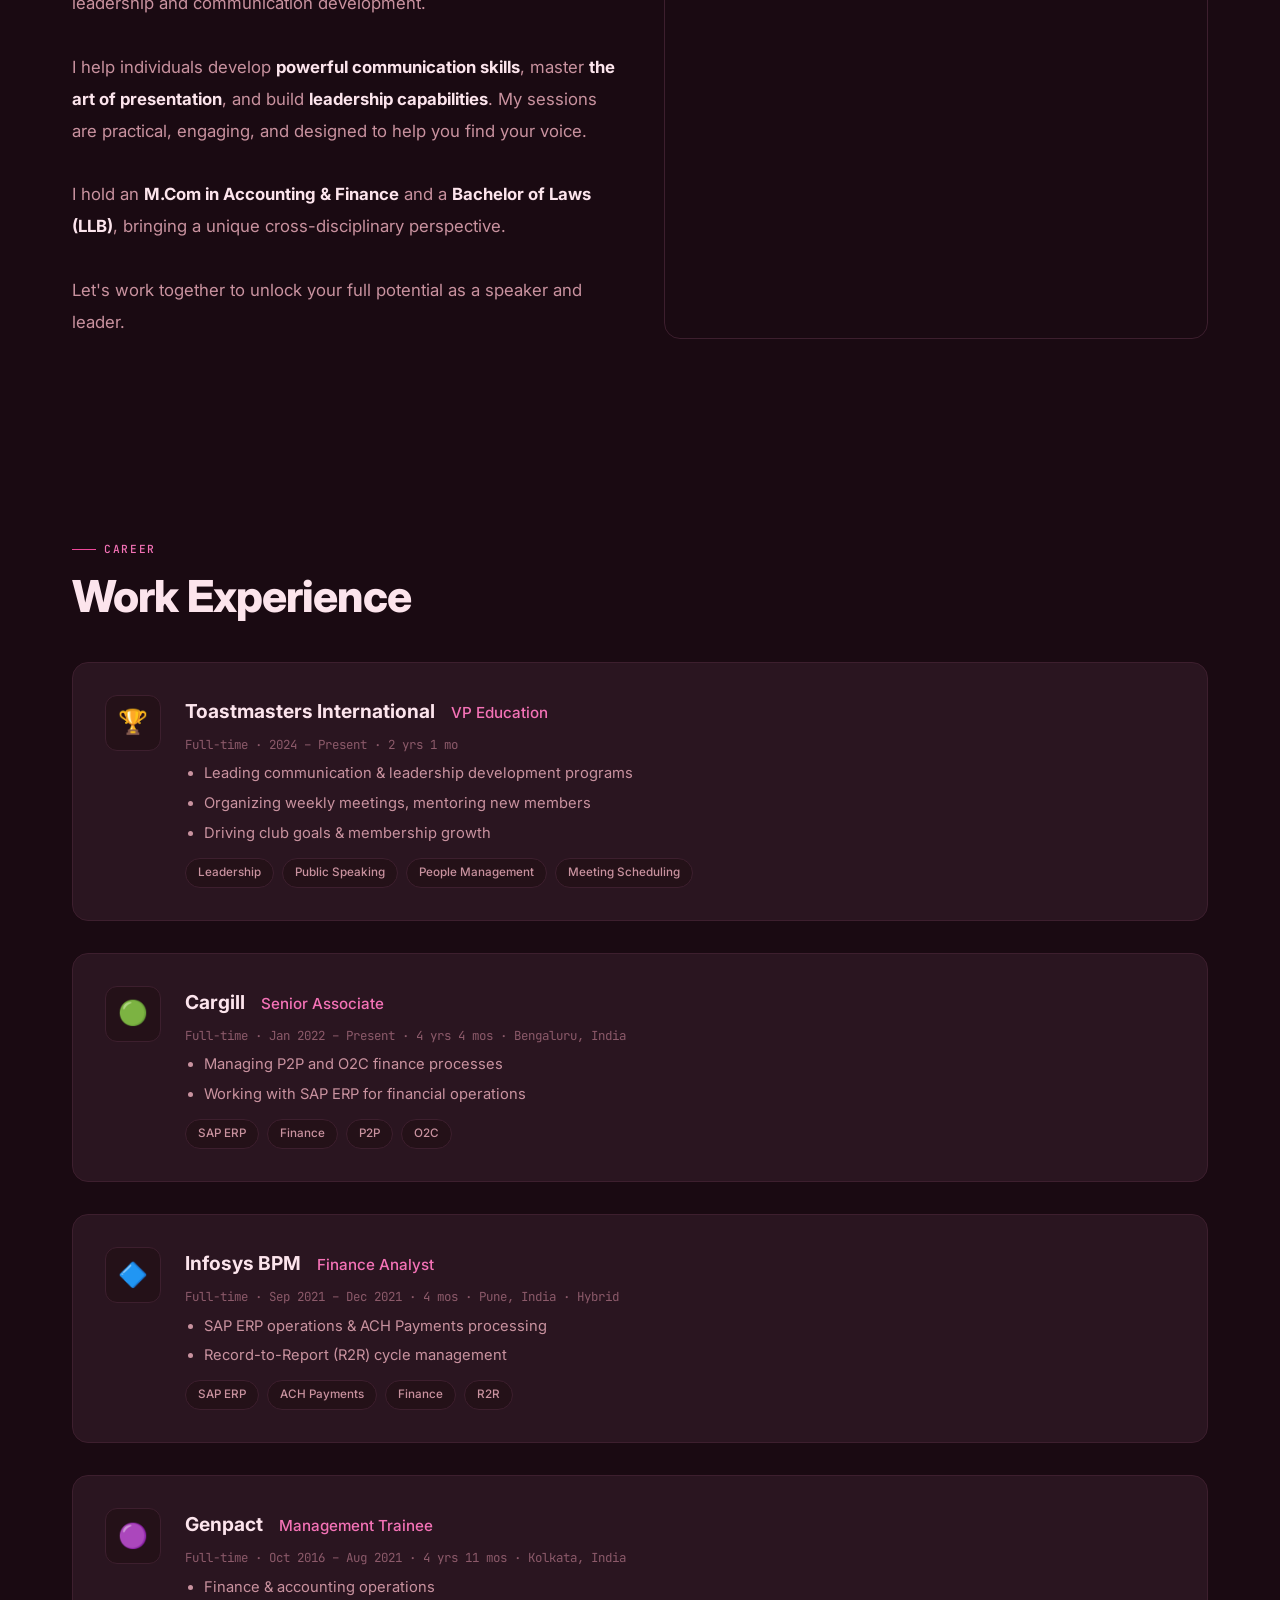
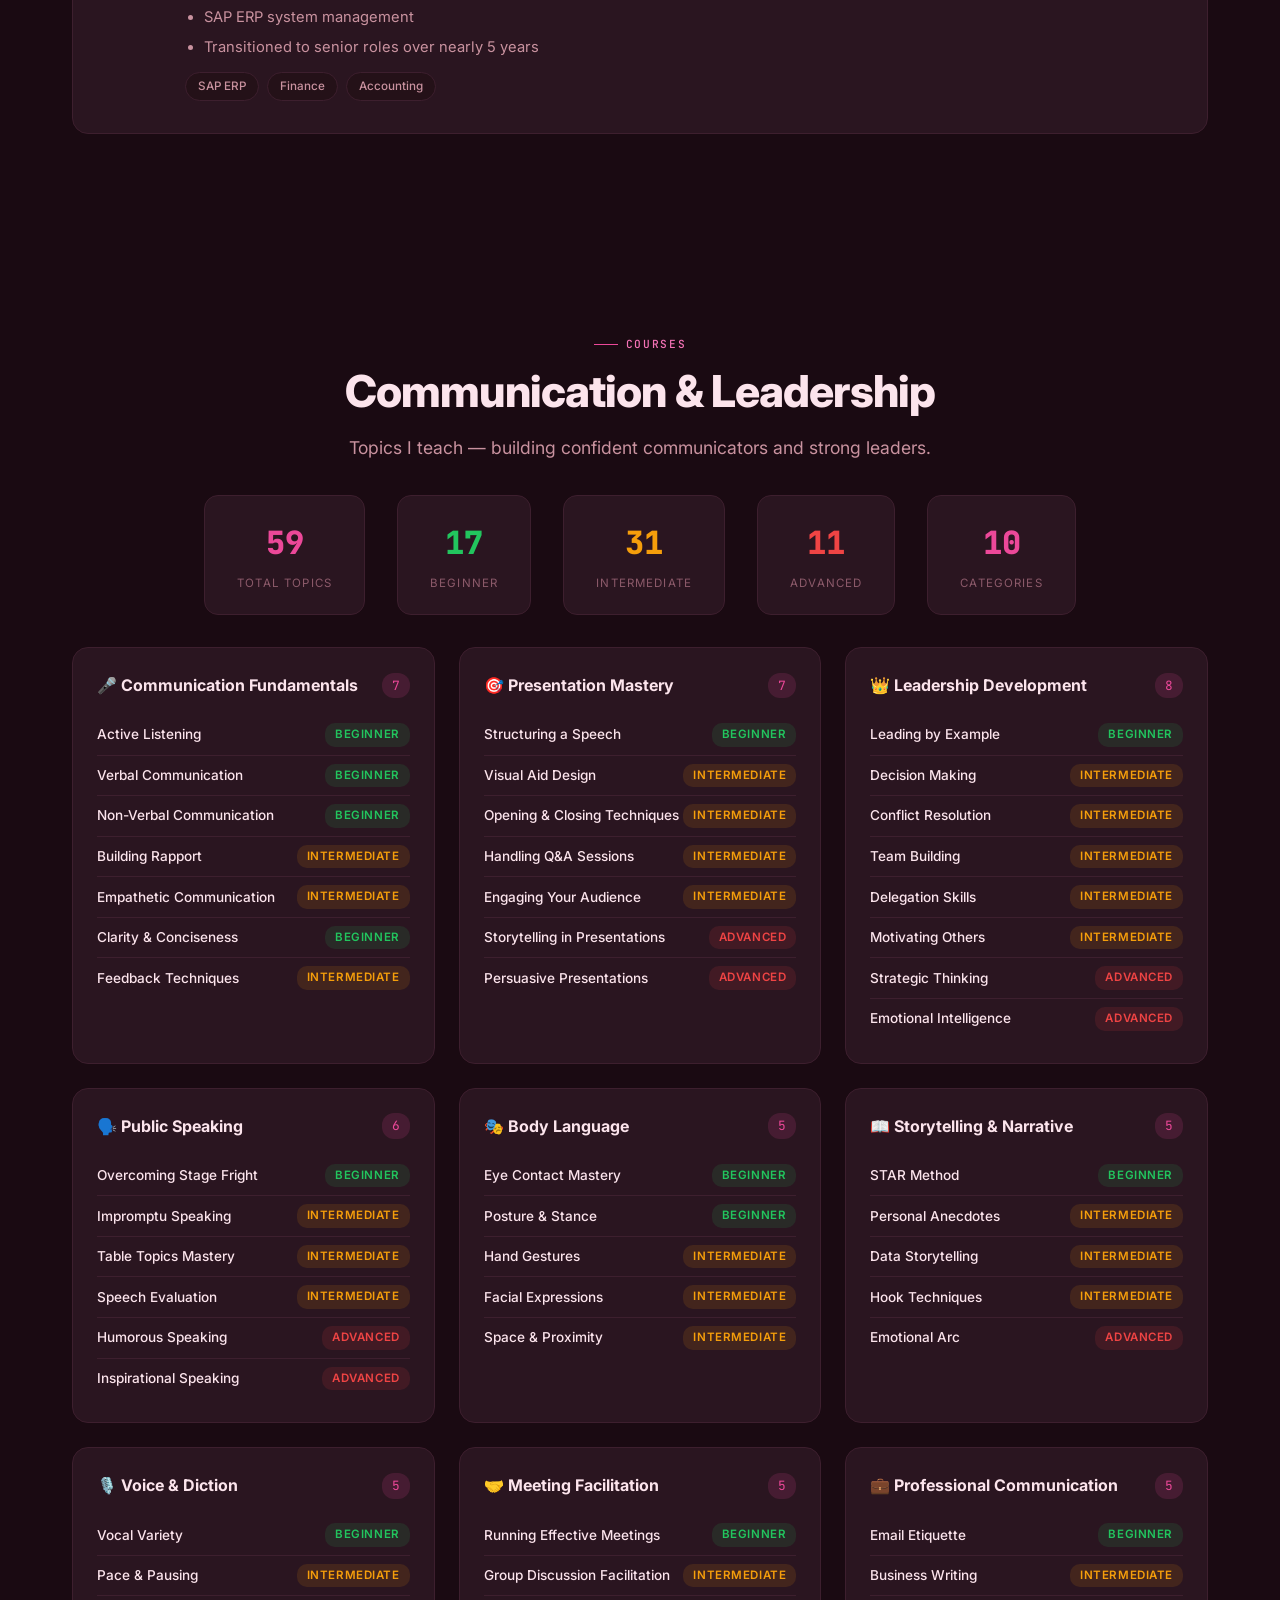
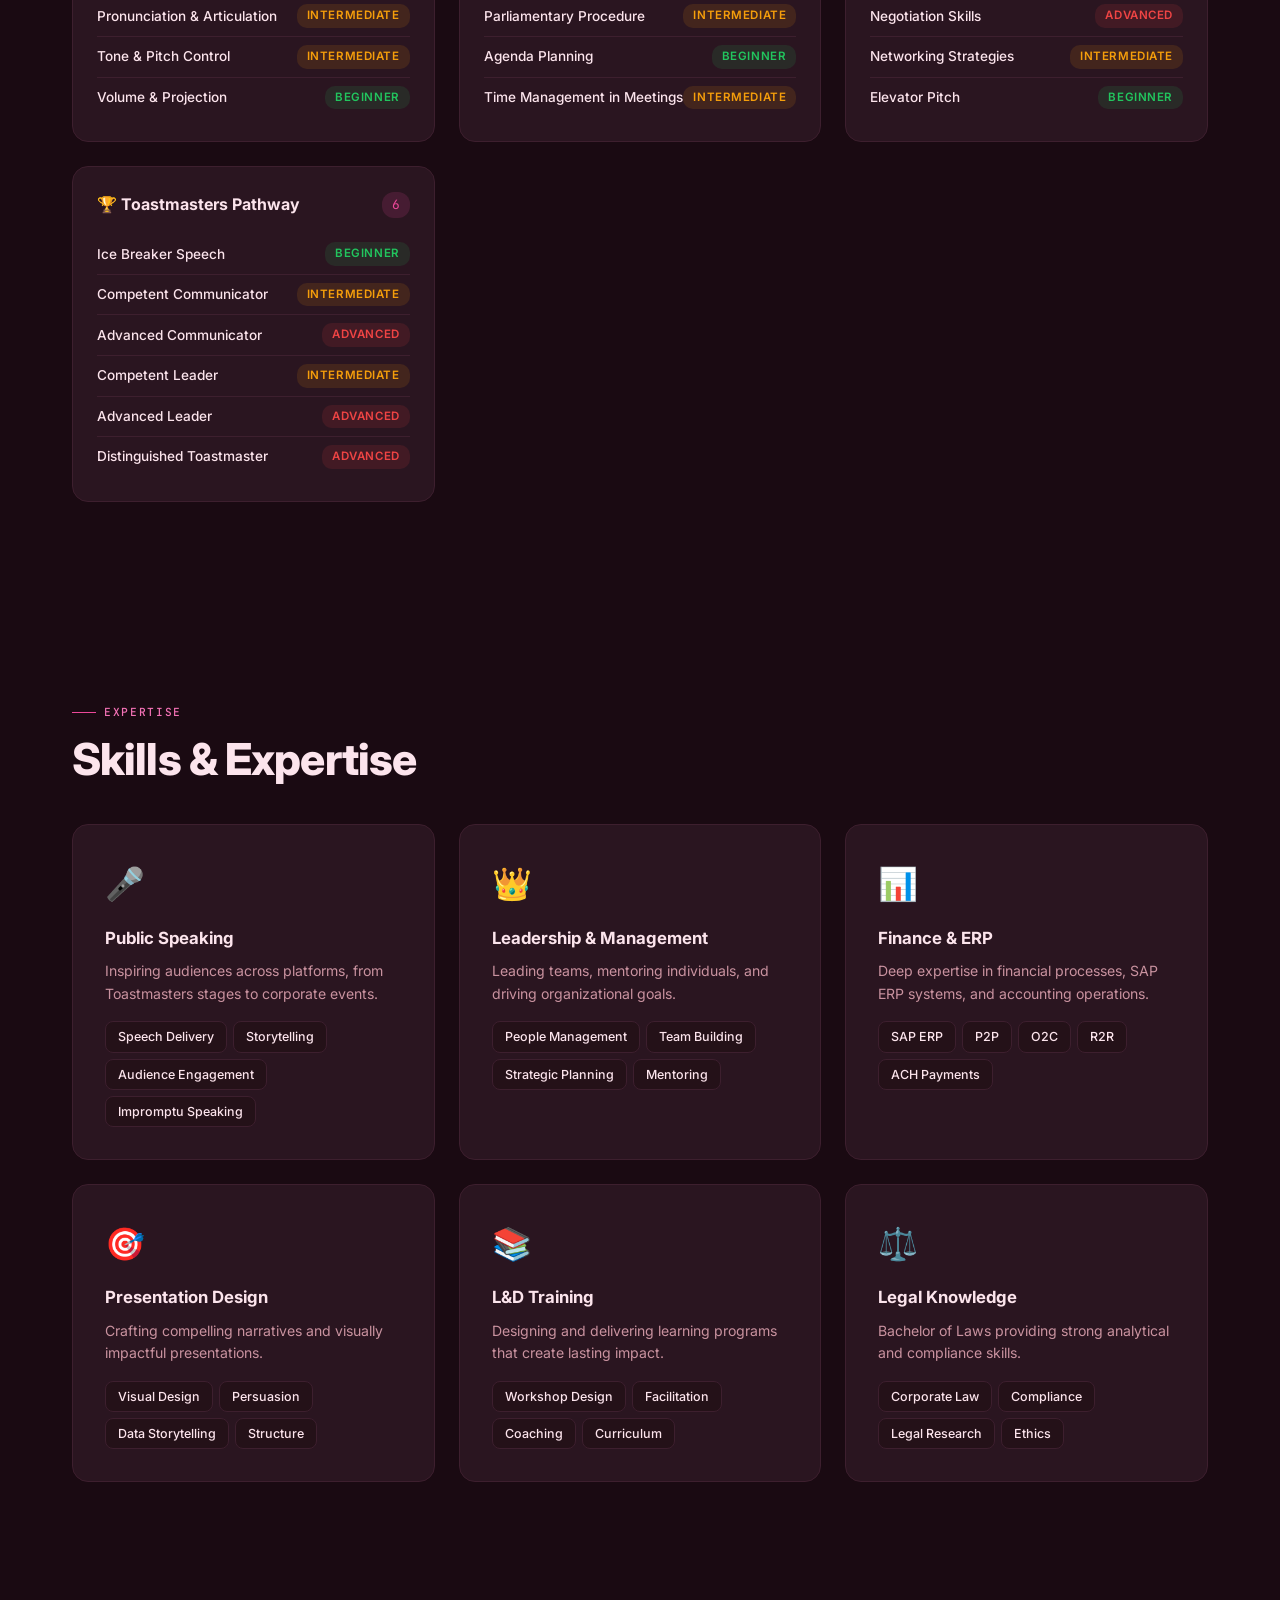
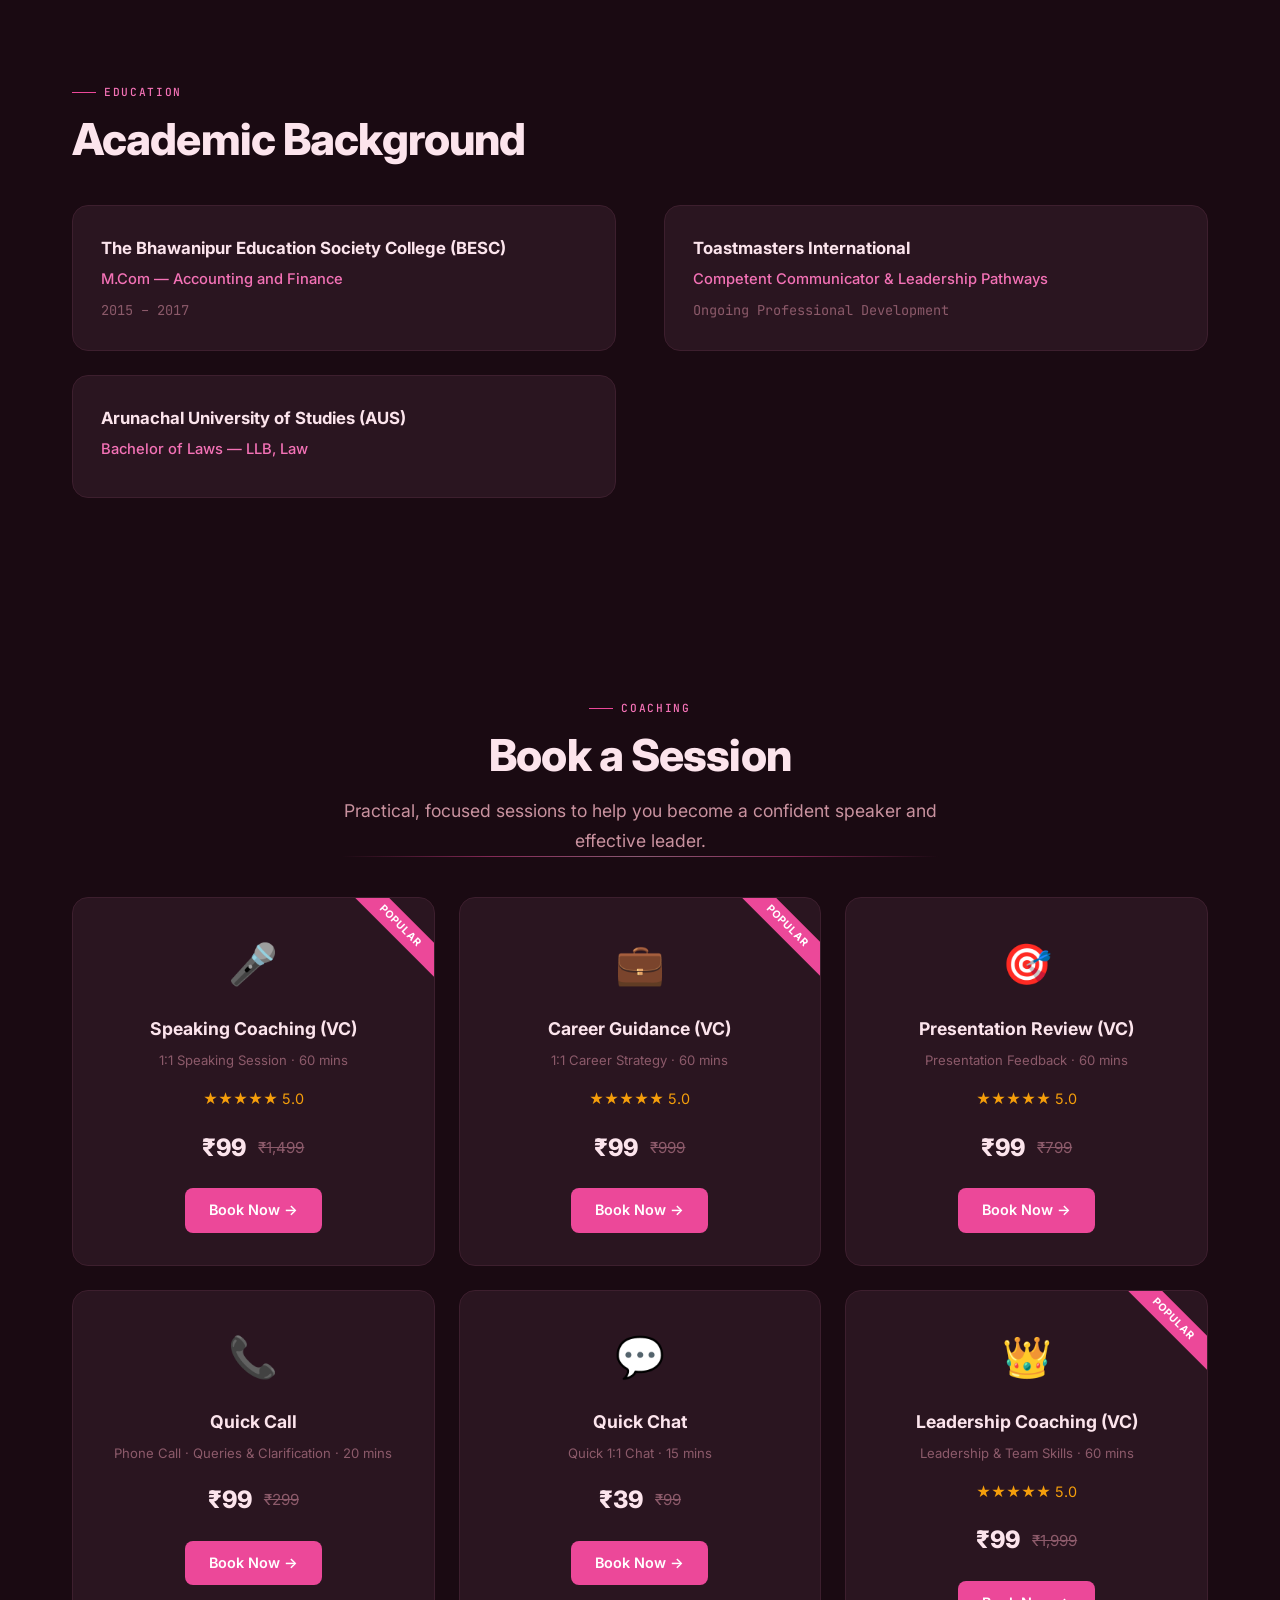
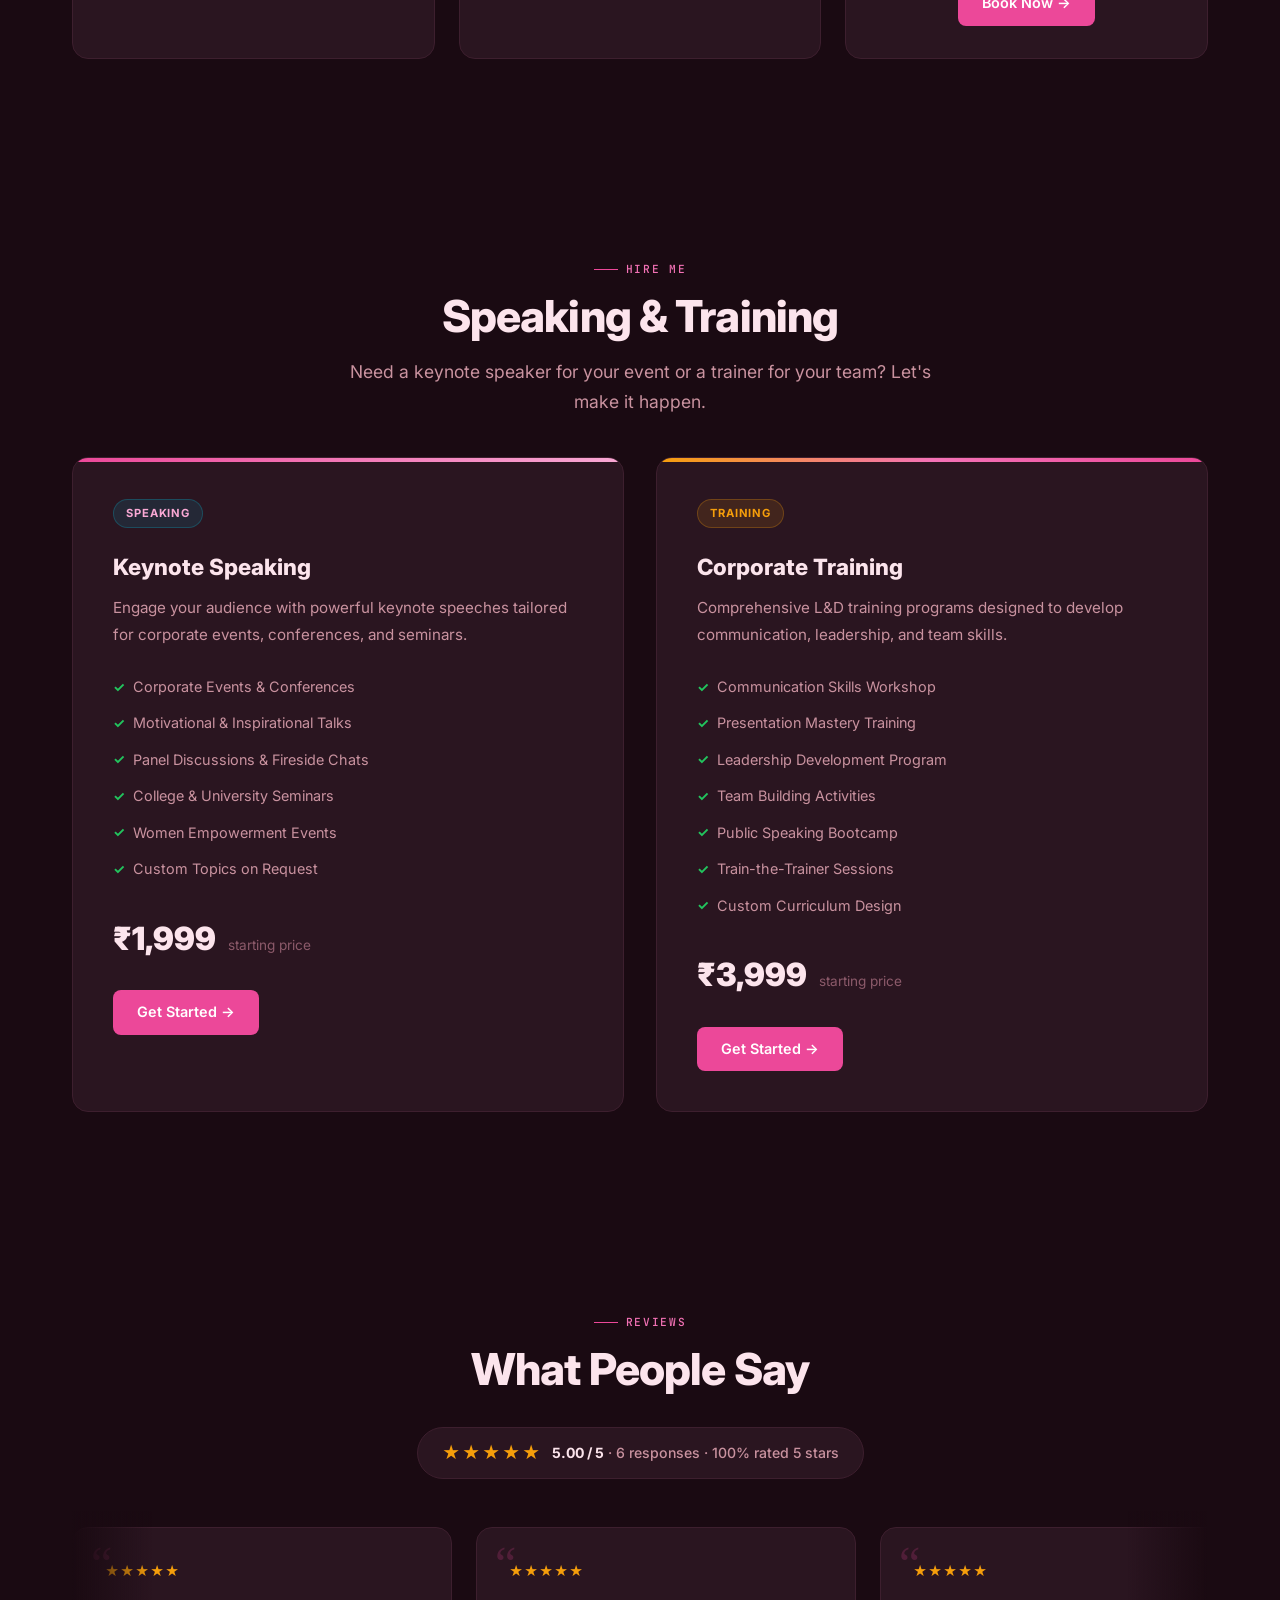
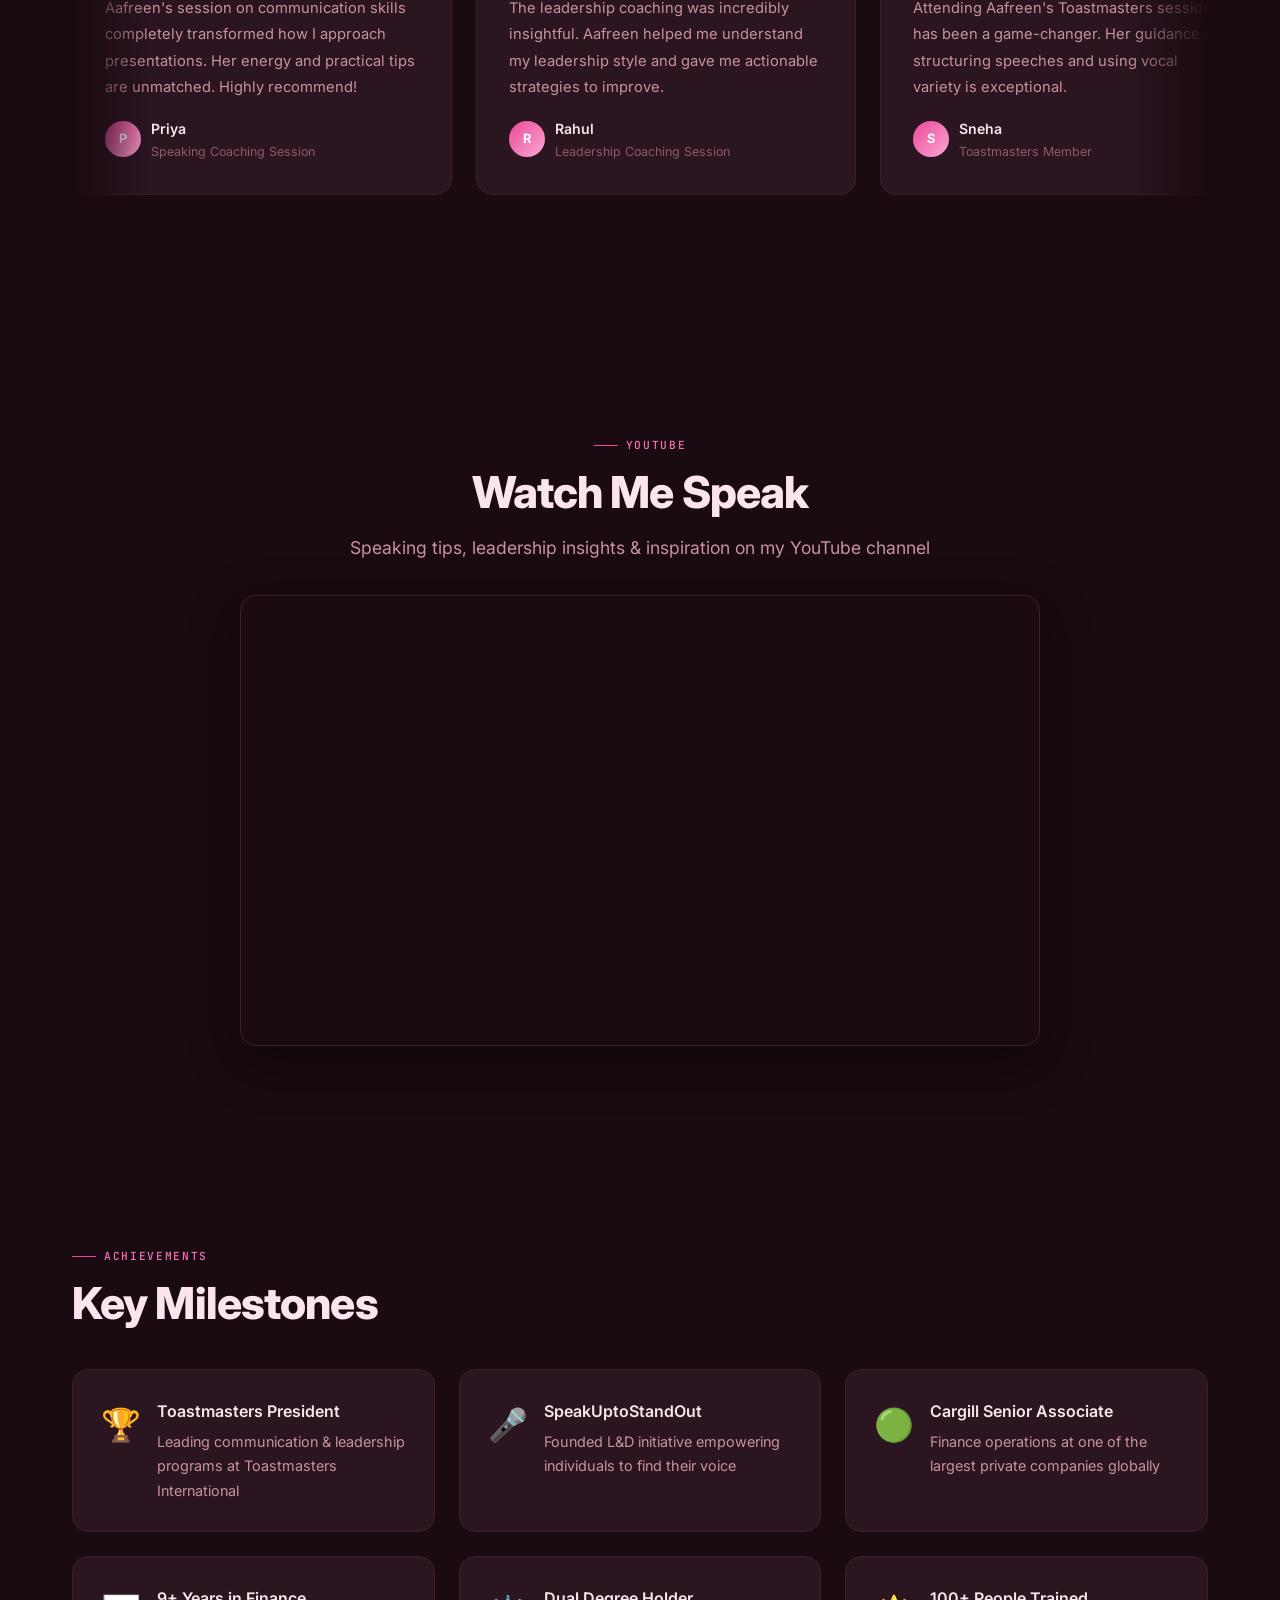
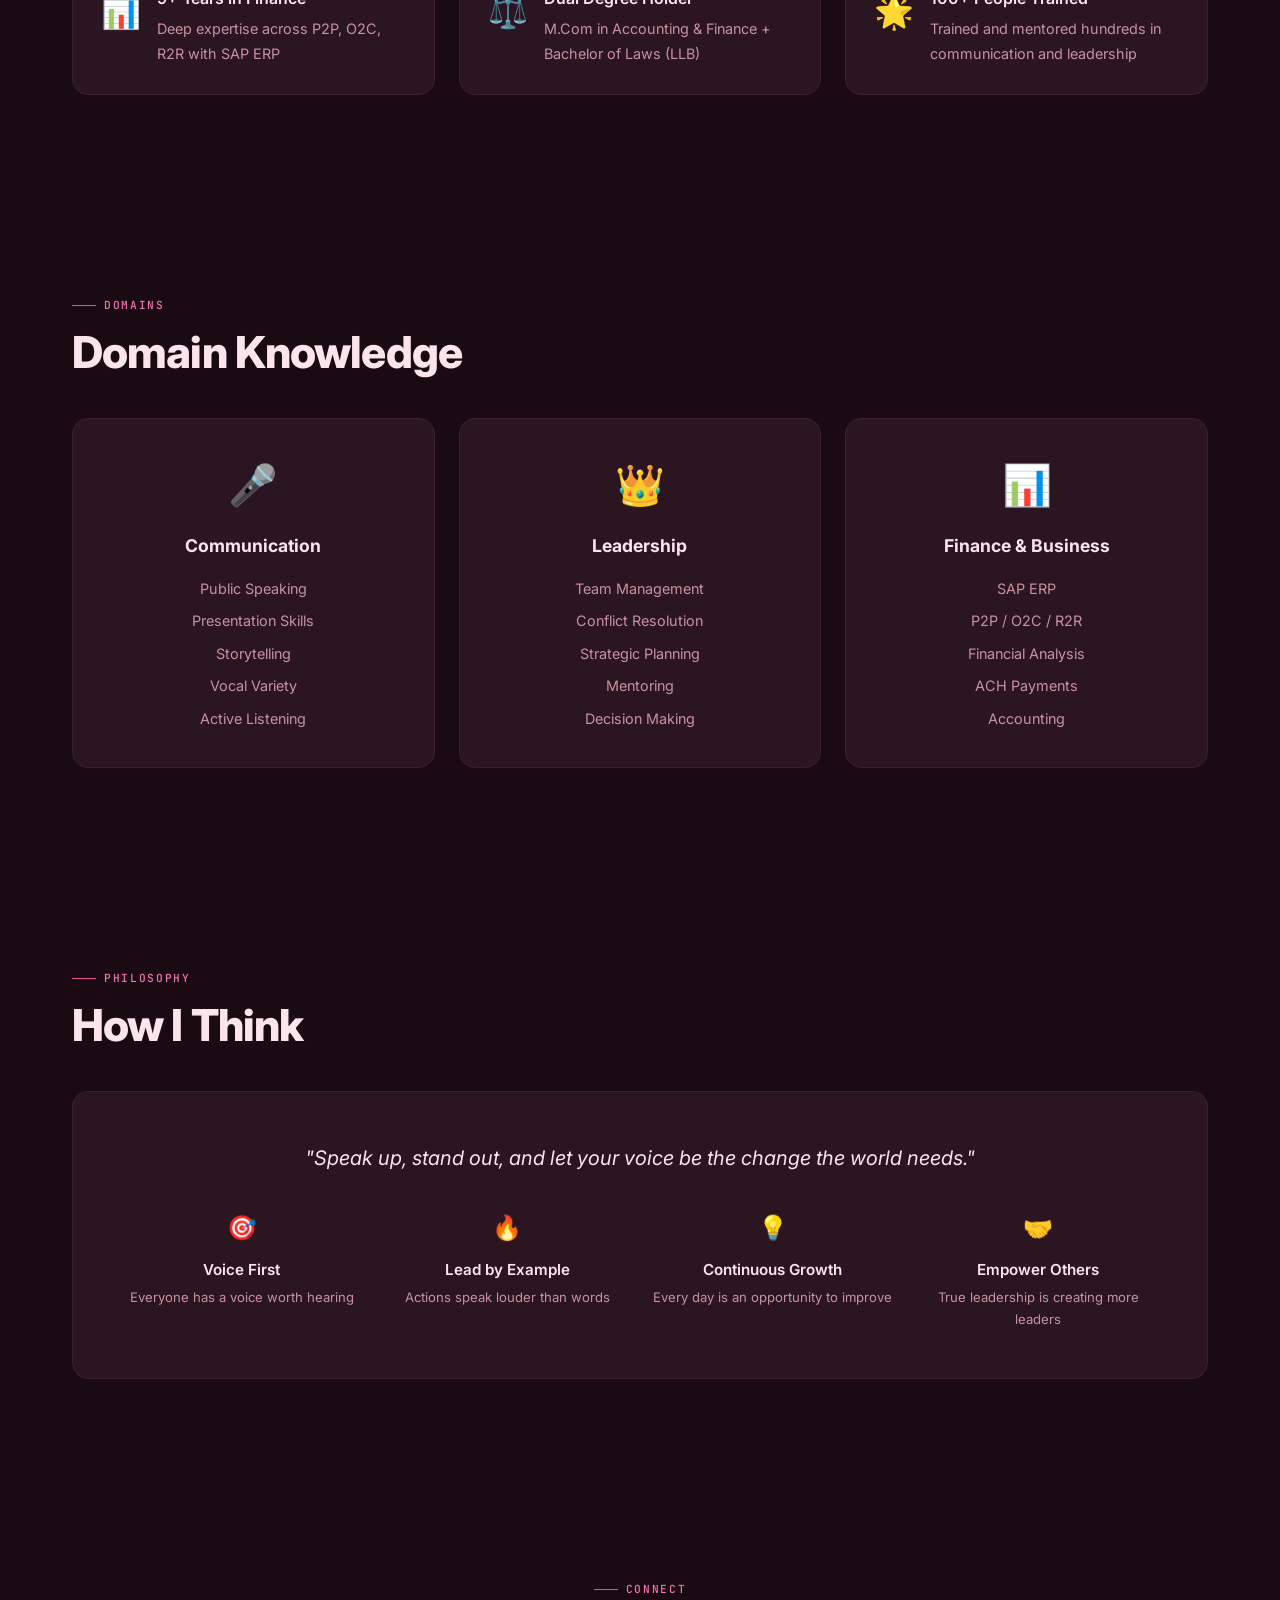
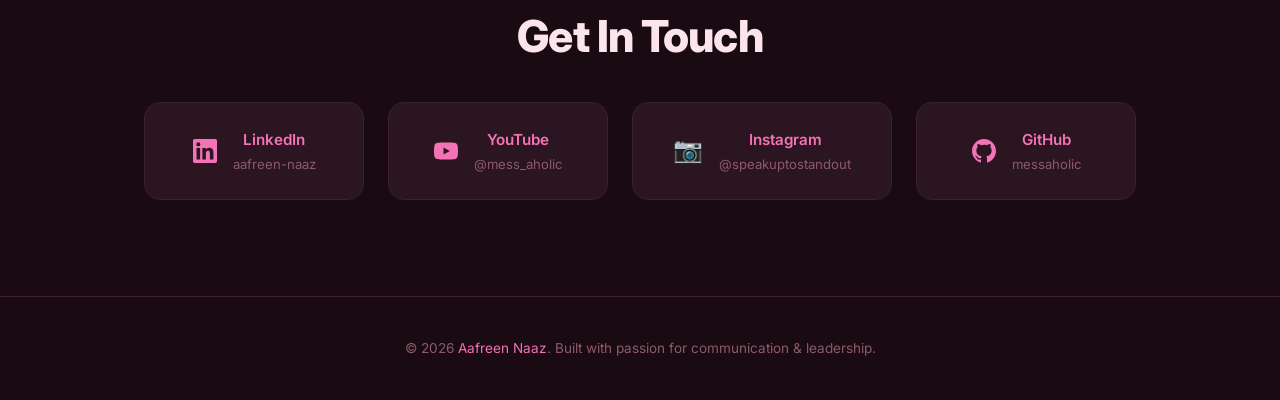
==== commit 1085f51e: "Add ambient background music with toggle button" ====
--- a/index.html
+++ b/index.html
@@ -542,6 +542,19 @@
             .modal { max-width: 100%; margin: .5rem; }
             .date-grid { grid-template-columns: repeat(3, 1fr); }
         }
+
+        /* Music Toggle */
+        .music-toggle { position: fixed; bottom: 24px; left: 24px; z-index: 150; width: 48px; height: 48px; border-radius: 50%; background: var(--bg-card); border: 1px solid var(--border); color: var(--text); cursor: pointer; display: flex; align-items: center; justify-content: center; font-size: 1.3rem; transition: all .35s; box-shadow: 0 4px 20px rgba(0,0,0,.3); }
+        .music-toggle:hover { border-color: var(--accent); transform: scale(1.1); box-shadow: 0 0 20px rgba(236,72,153,.2); }
+        .music-toggle.playing { border-color: var(--accent); background: var(--accent-glow); }
+        .music-toggle .bars { display: flex; align-items: flex-end; gap: 2px; height: 16px; }
+        .music-toggle .bar { width: 3px; background: var(--accent); border-radius: 2px; animation: none; }
+        .music-toggle.playing .bar { animation: music-bar .6s ease-in-out infinite alternate; }
+        .music-toggle.playing .bar:nth-child(1) { animation-delay: 0s; }
+        .music-toggle.playing .bar:nth-child(2) { animation-delay: .15s; }
+        .music-toggle.playing .bar:nth-child(3) { animation-delay: .3s; }
+        .music-toggle.playing .bar:nth-child(4) { animation-delay: .1s; }
+        @keyframes music-bar { 0% { height: 4px; } 100% { height: 16px; } }
     </style>
 </head>
 <body>
@@ -1724,5 +1737,36 @@
     }
     renderCourses();
 </script>
+
+<!-- Background Music -->
+<audio id="bgMusic" loop preload="auto">
+    <source src="https://cdn.pixabay.com/audio/2024/11/28/audio_3a379ef57a.mp3" type="audio/mpeg">
+</audio>
+<button class="music-toggle" id="musicToggle" title="Toggle Music">
+    <div class="bars"><div class="bar" style="height:6px;"></div><div class="bar" style="height:10px;"></div><div class="bar" style="height:4px;"></div><div class="bar" style="height:8px;"></div></div>
+</button>
+<script>
+(function(){
+    var audio=document.getElementById('bgMusic');
+    var btn=document.getElementById('musicToggle');
+    audio.volume=0.3;
+    var started=false;
+    btn.addEventListener('click',function(){
+        if(audio.paused){audio.play().then(function(){btn.classList.add('playing');started=true;}).catch(function(){});}
+        else{audio.pause();btn.classList.remove('playing');}
+    });
+    // Auto-play on first user interaction
+    function autoStart(){
+        if(started)return;
+        audio.play().then(function(){btn.classList.add('playing');started=true;}).catch(function(){});
+        document.removeEventListener('click',autoStart);
+        document.removeEventListener('scroll',autoStart);
+        document.removeEventListener('keydown',autoStart);
+    }
+    document.addEventListener('click',autoStart,{once:true});
+    document.addEventListener('scroll',autoStart,{once:true});
+    document.addEventListener('keydown',autoStart,{once:true});
+})();
+</script>
 </body>
 </html>
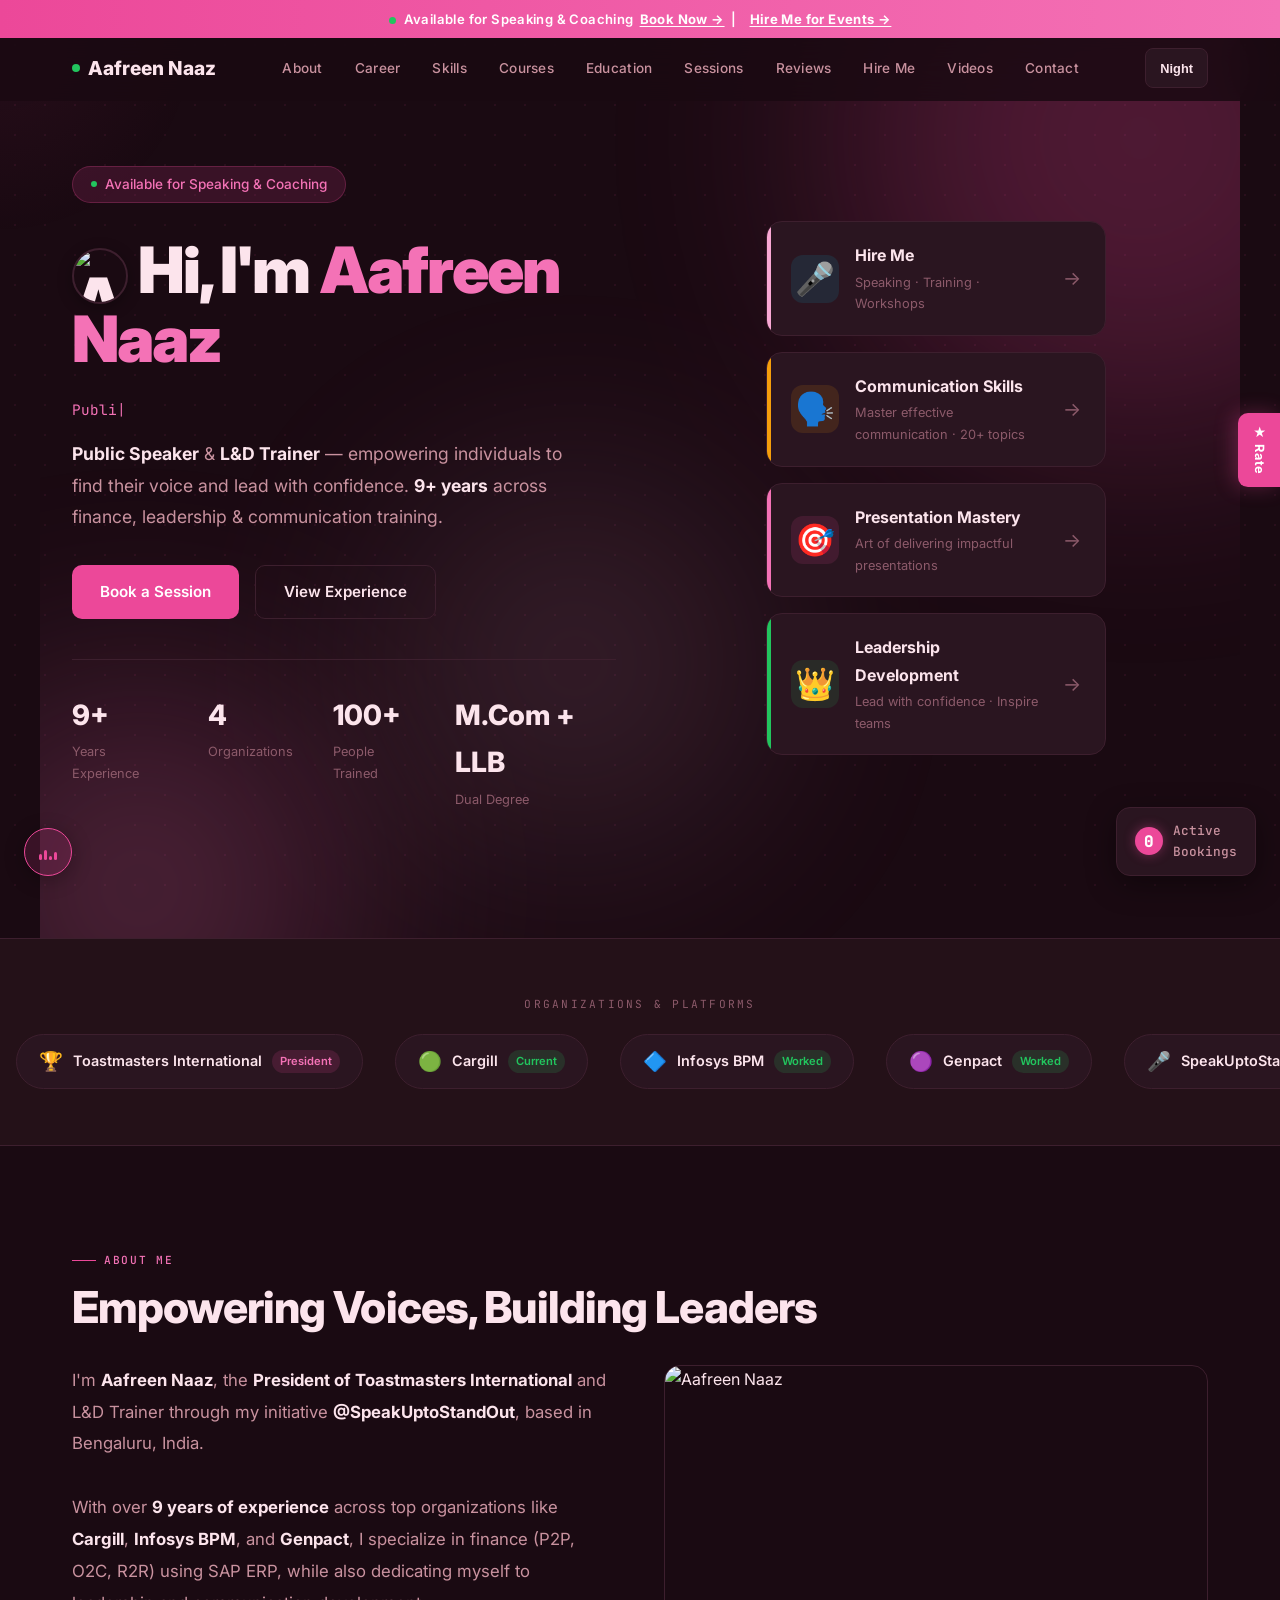
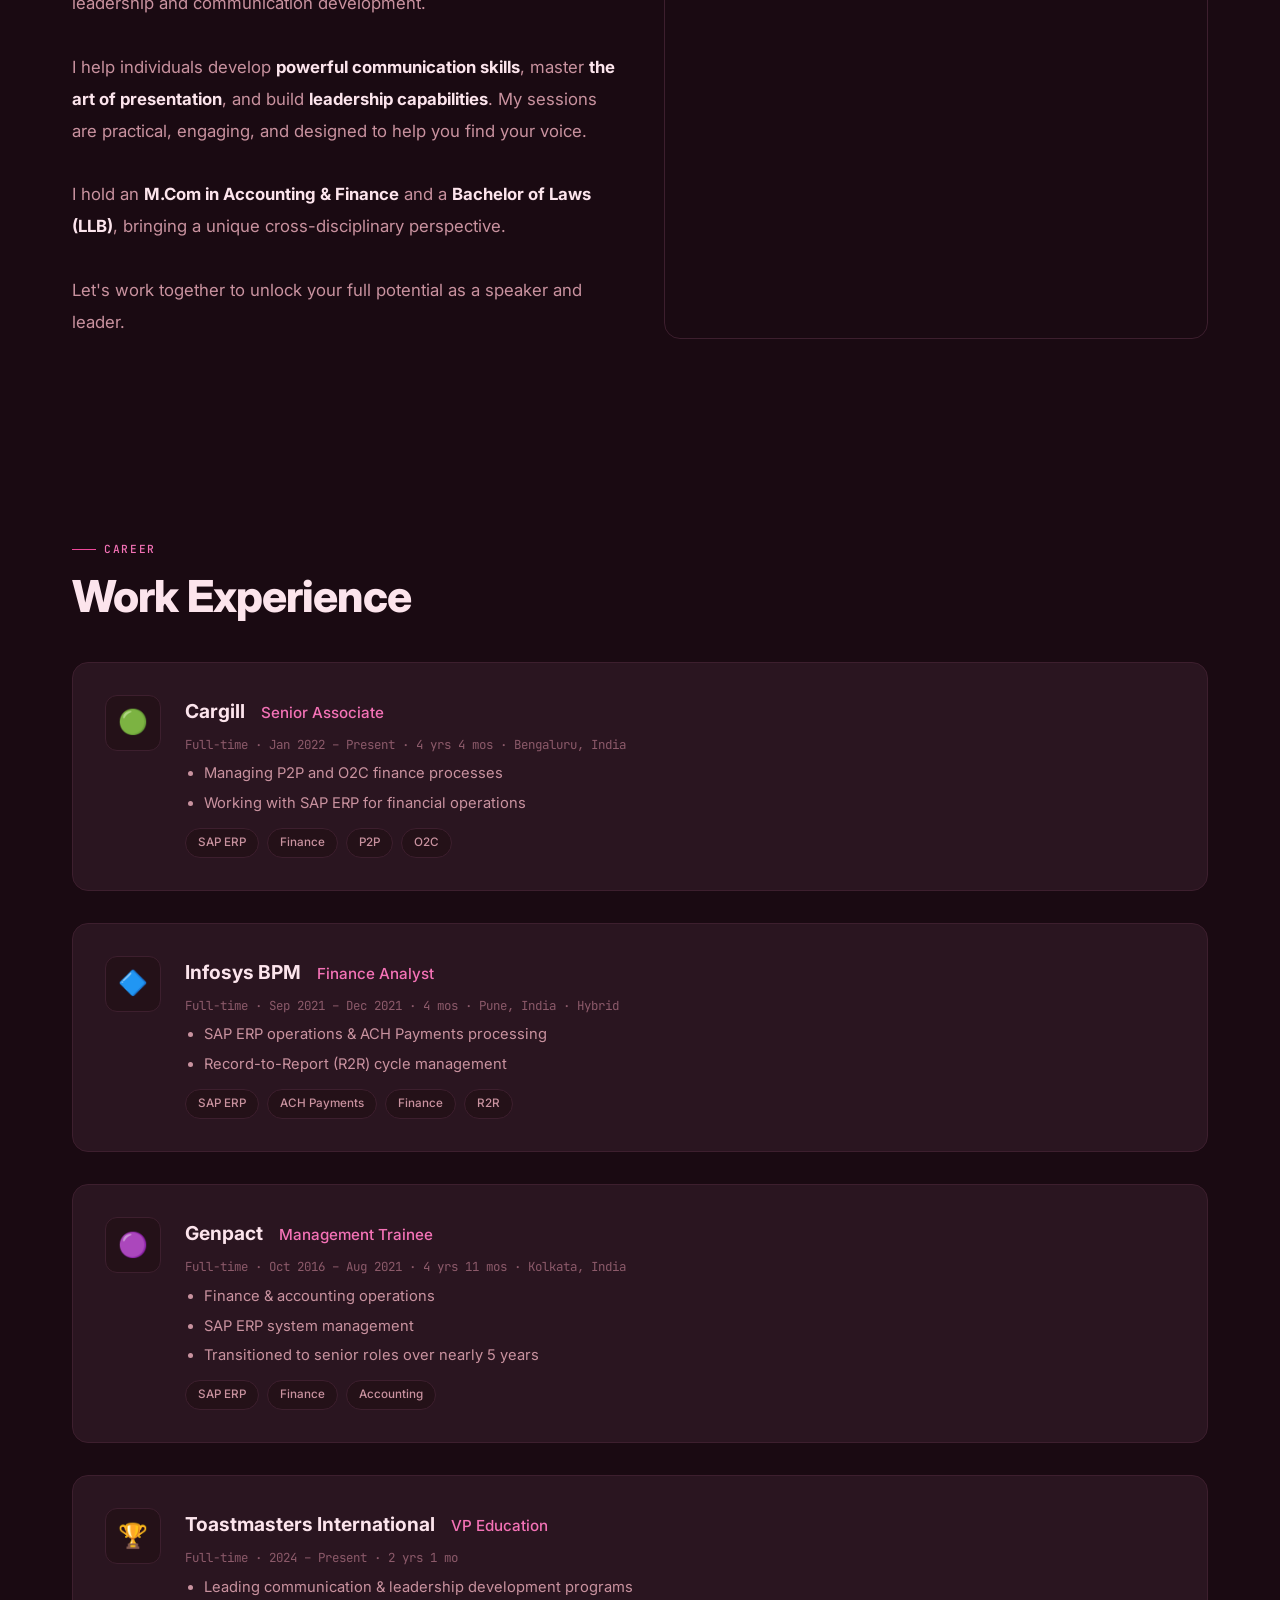
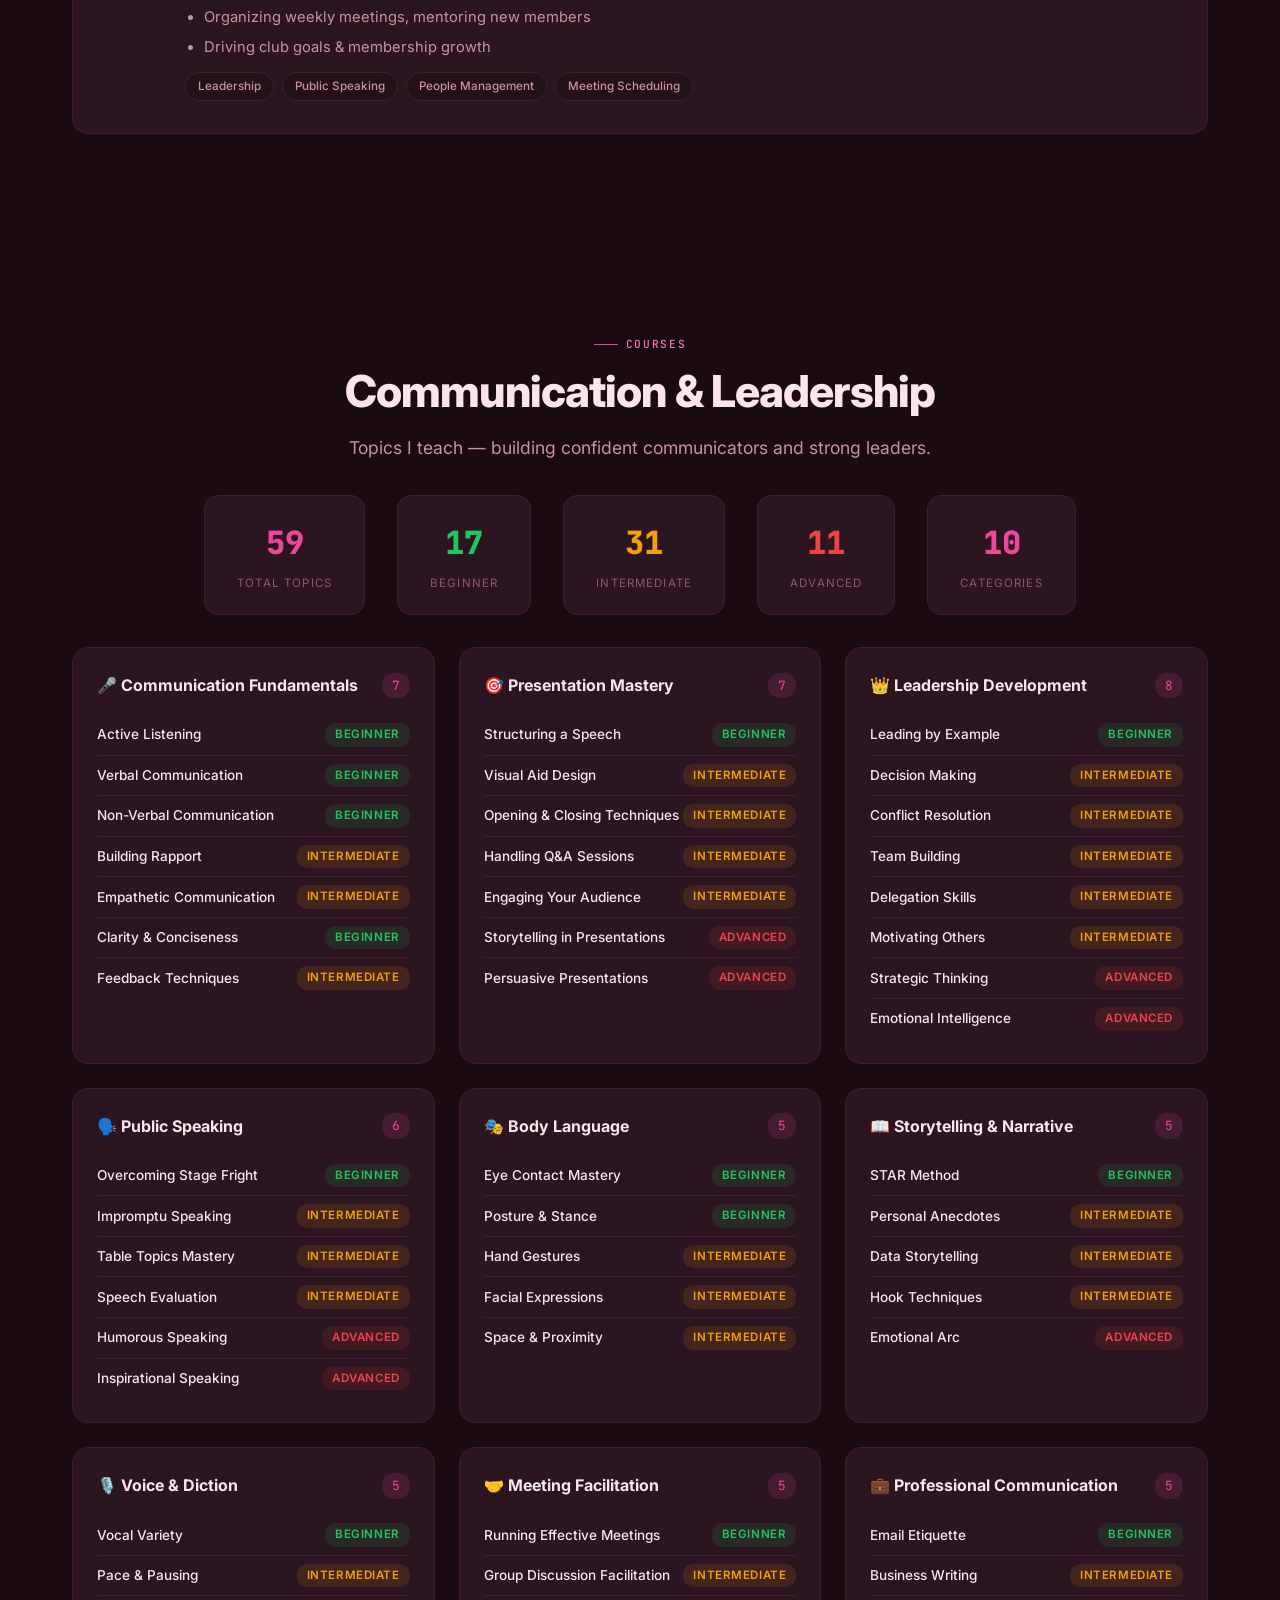
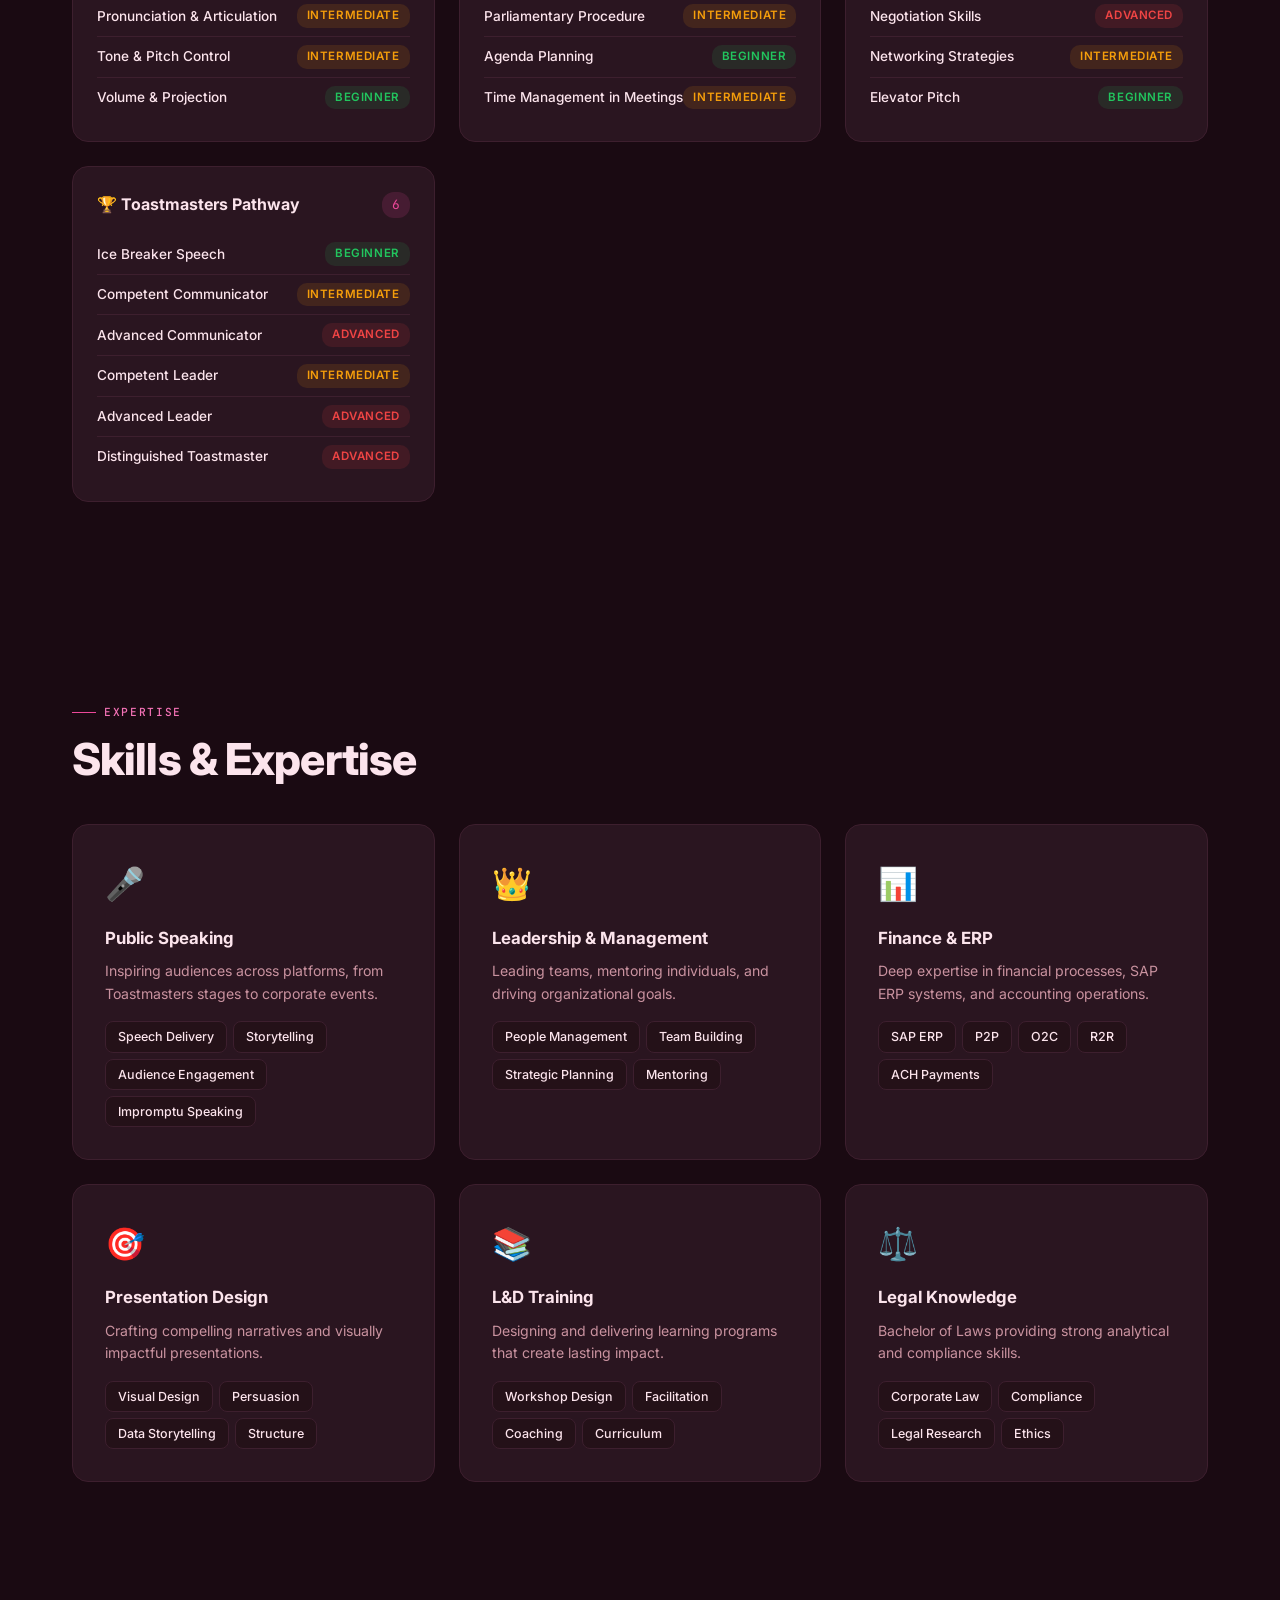
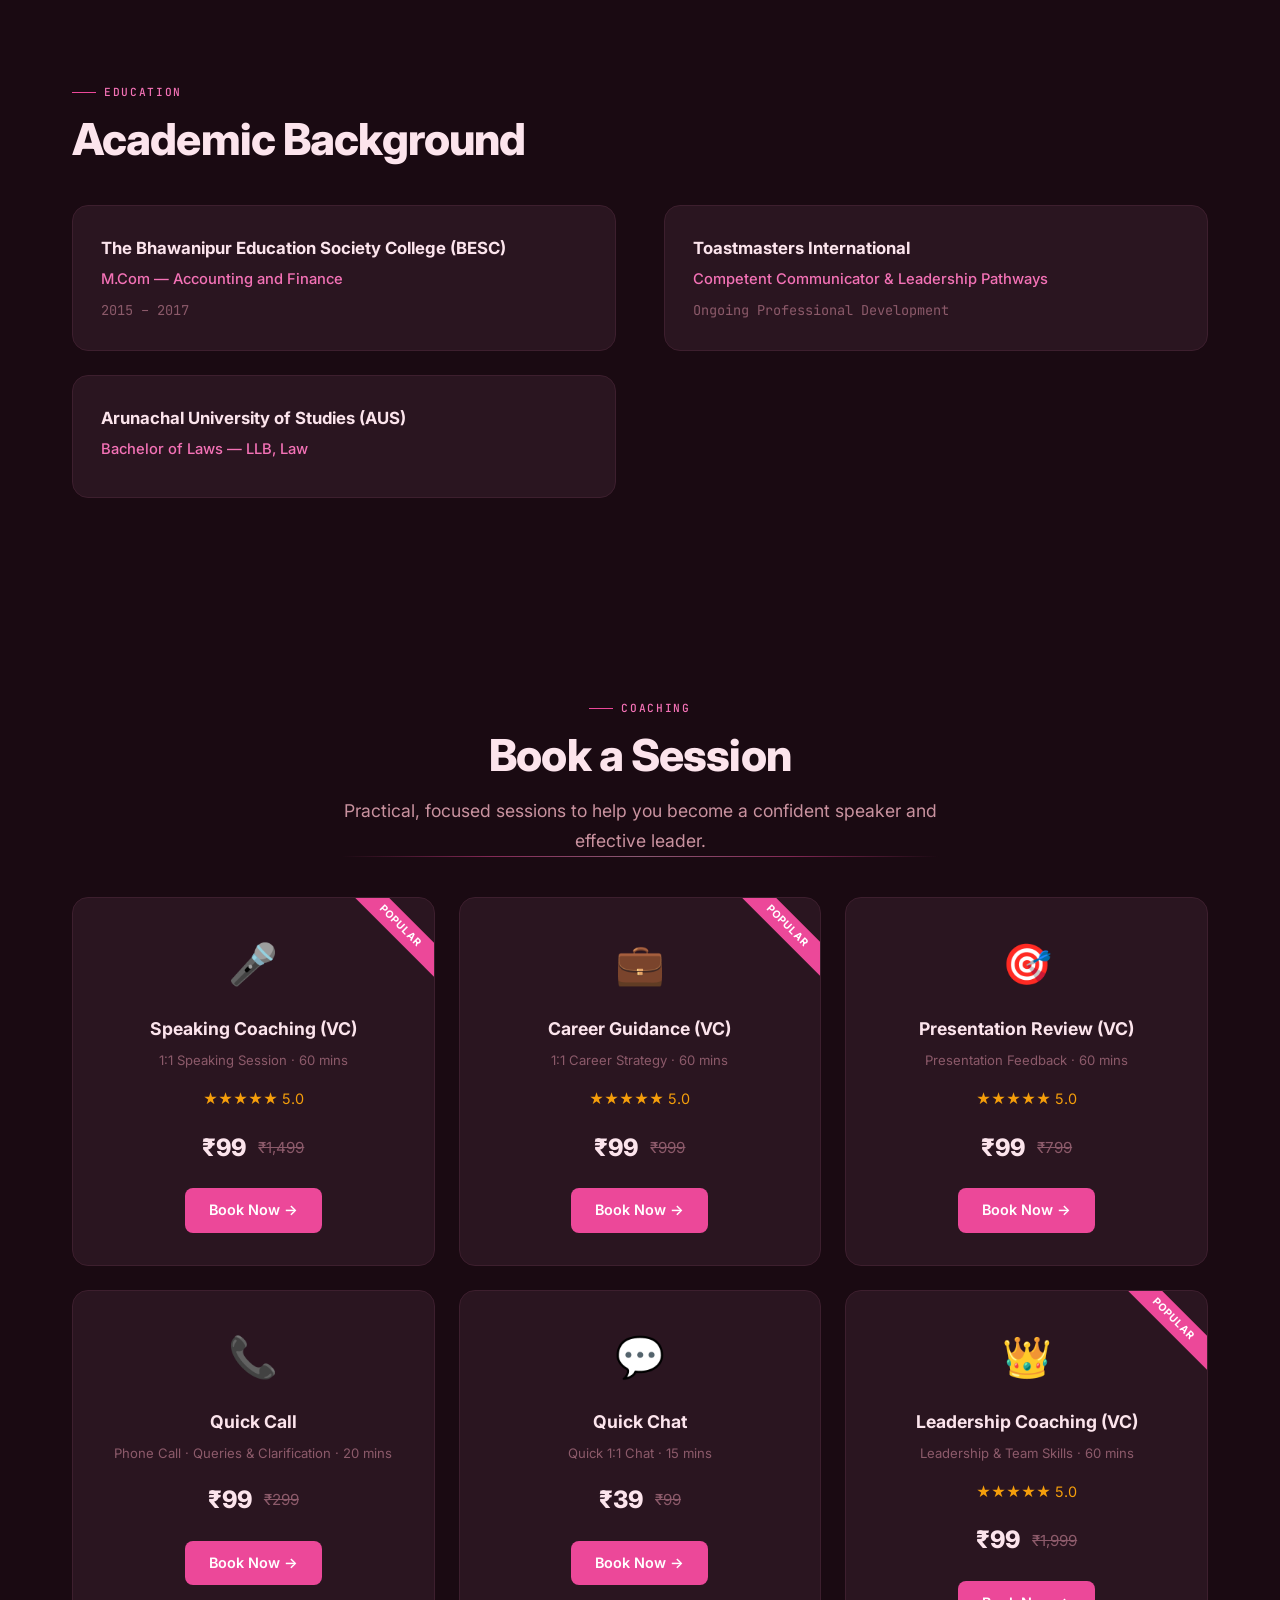
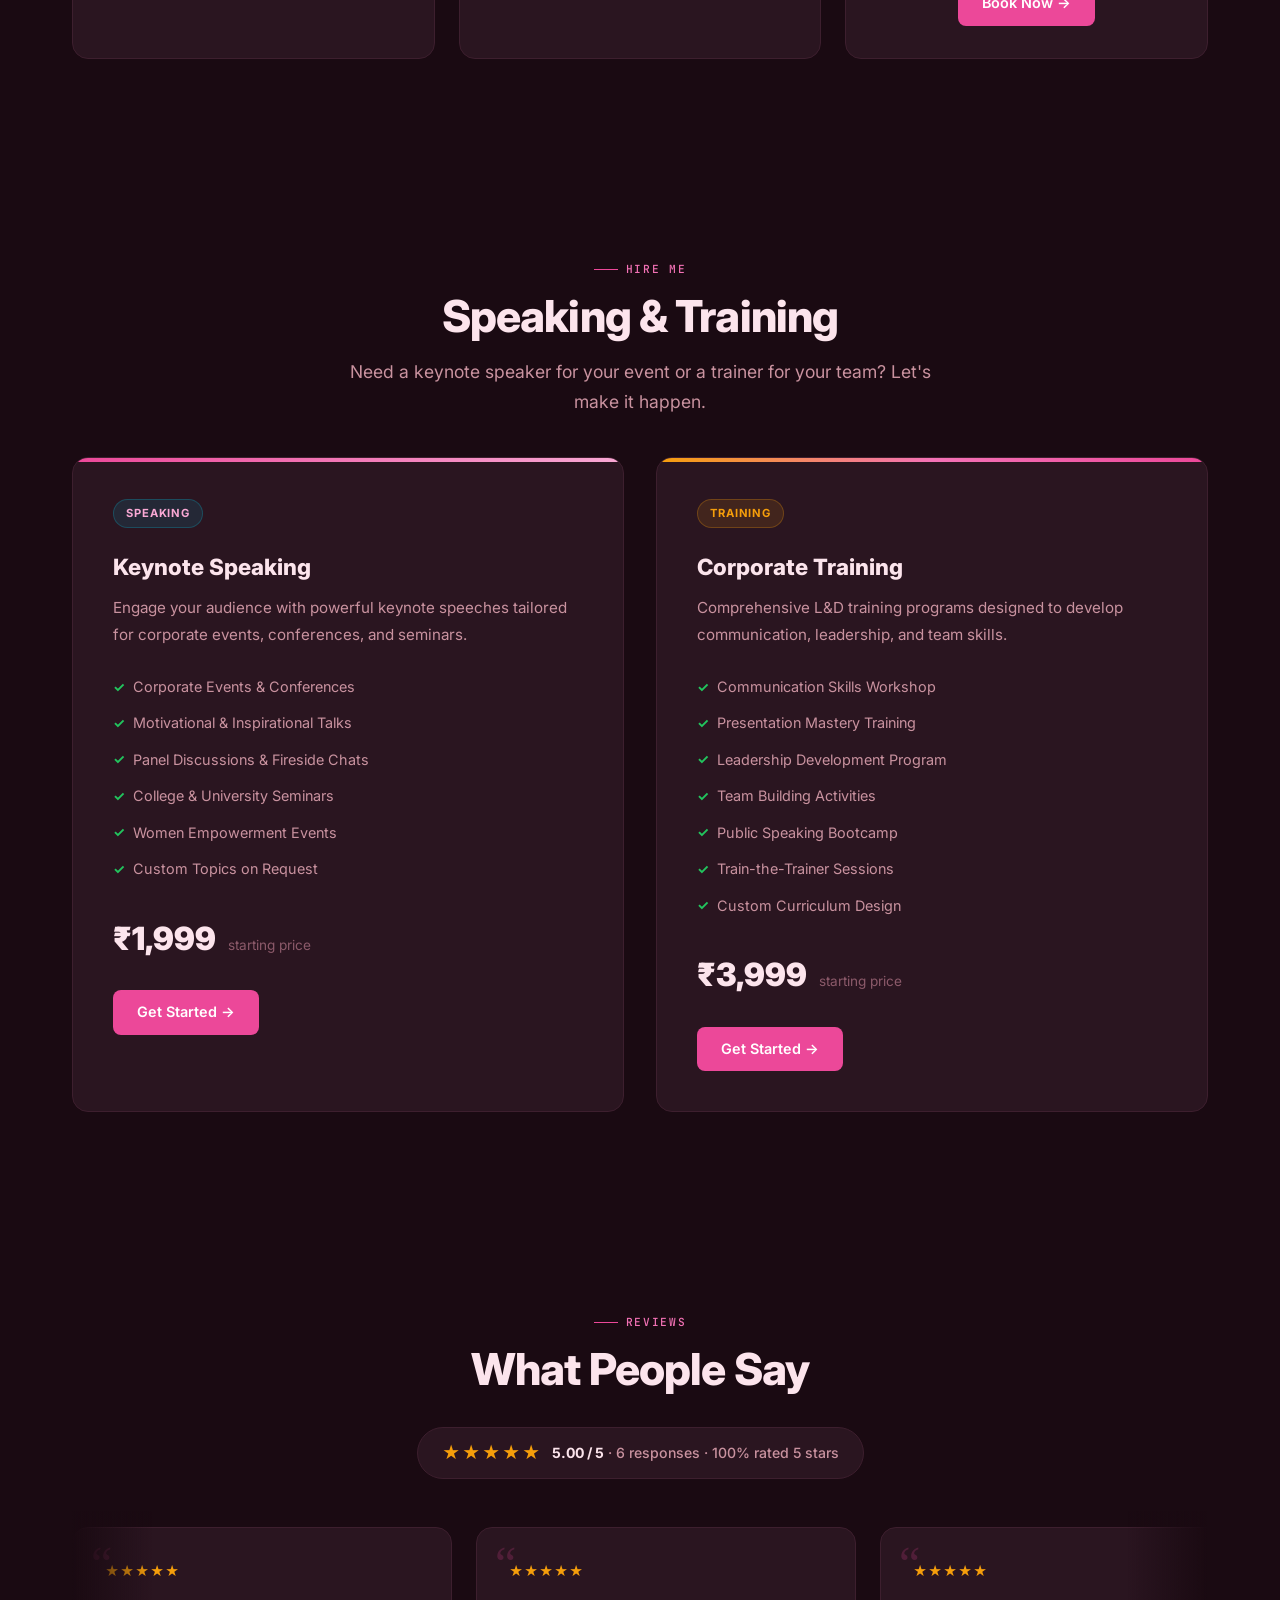
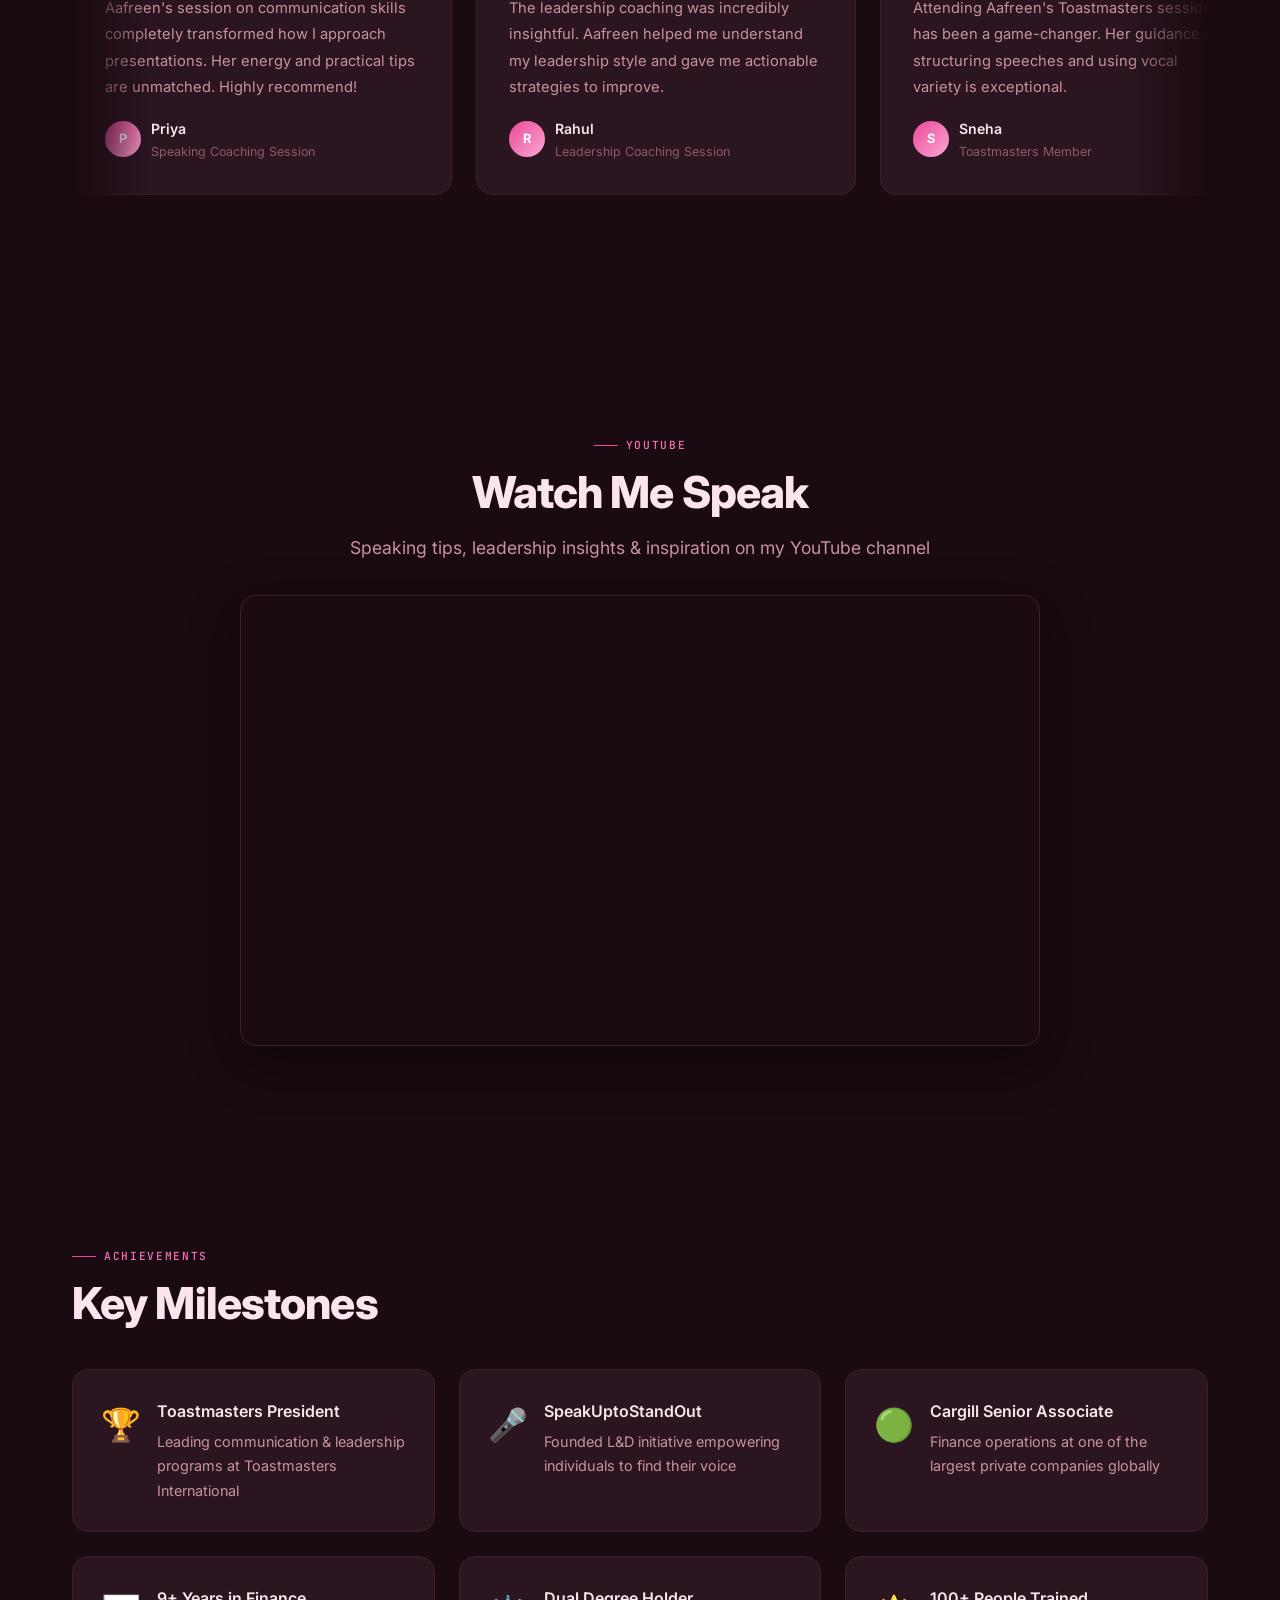
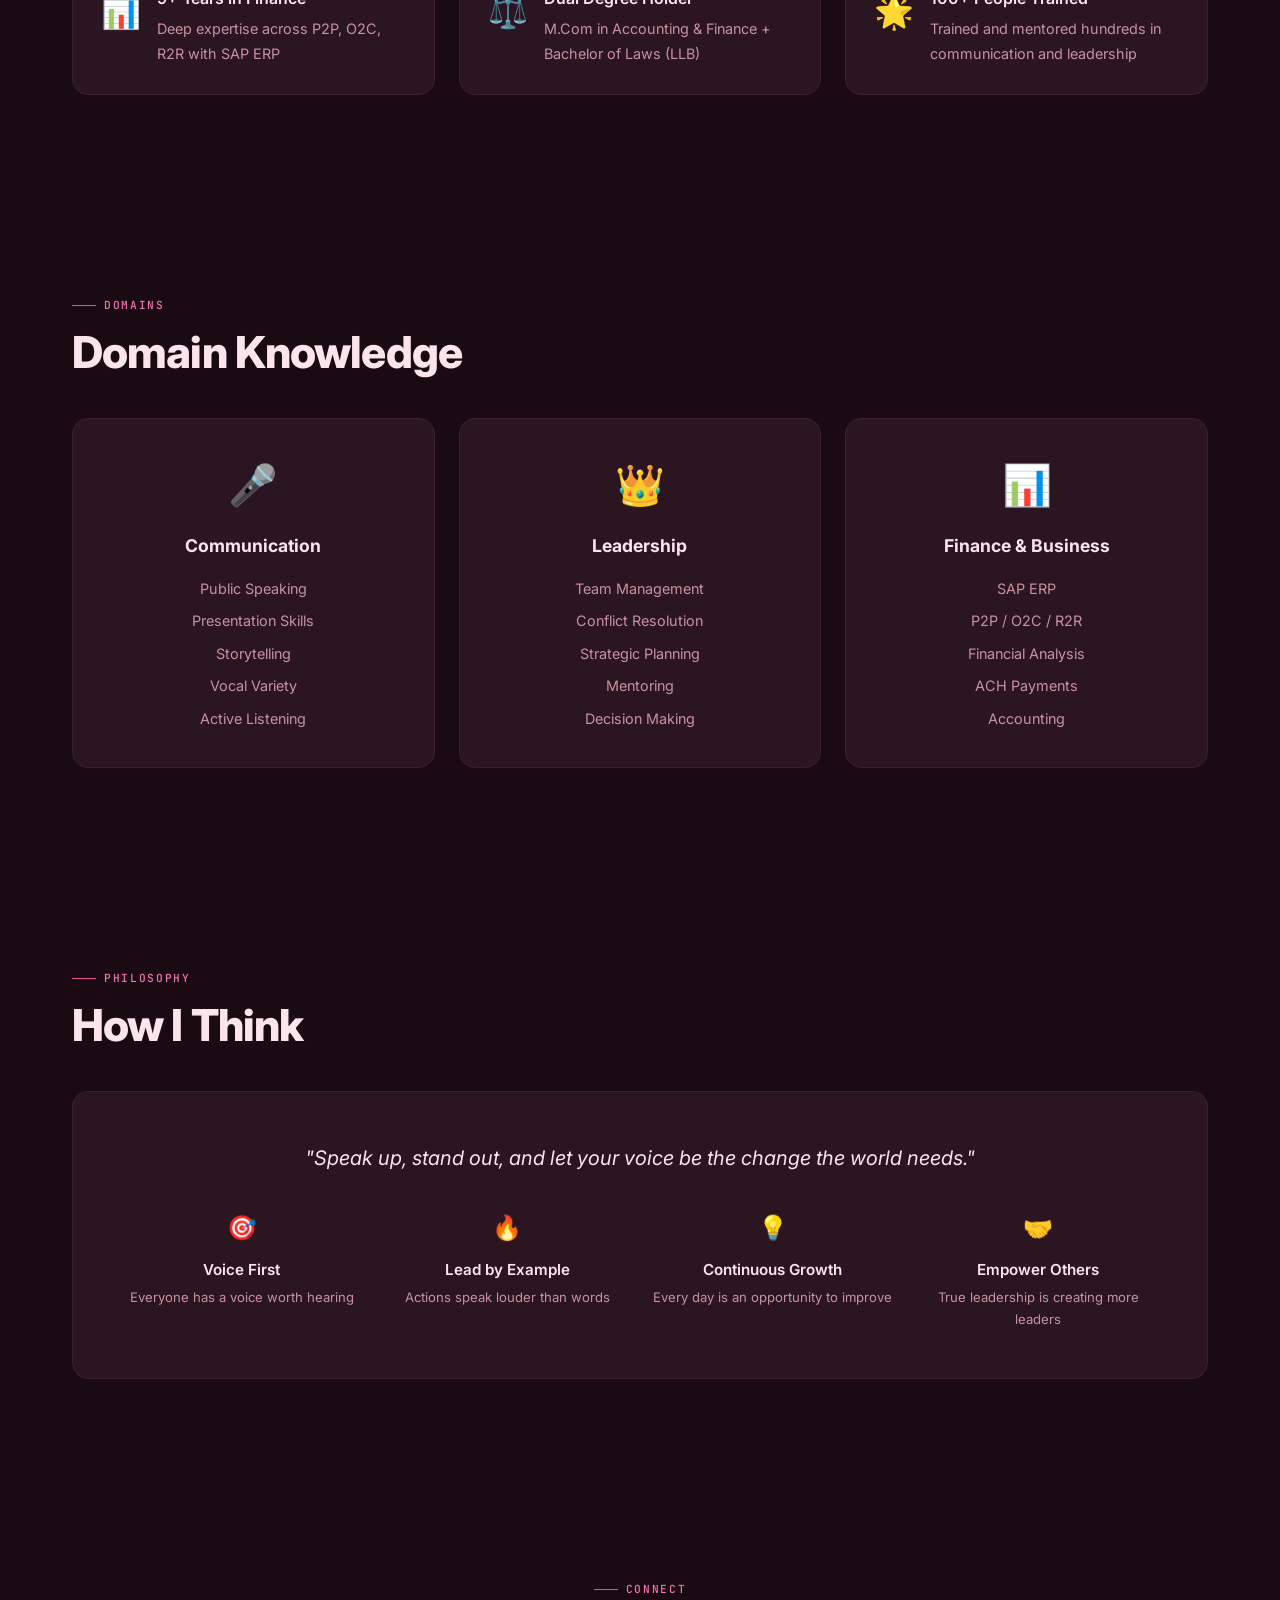
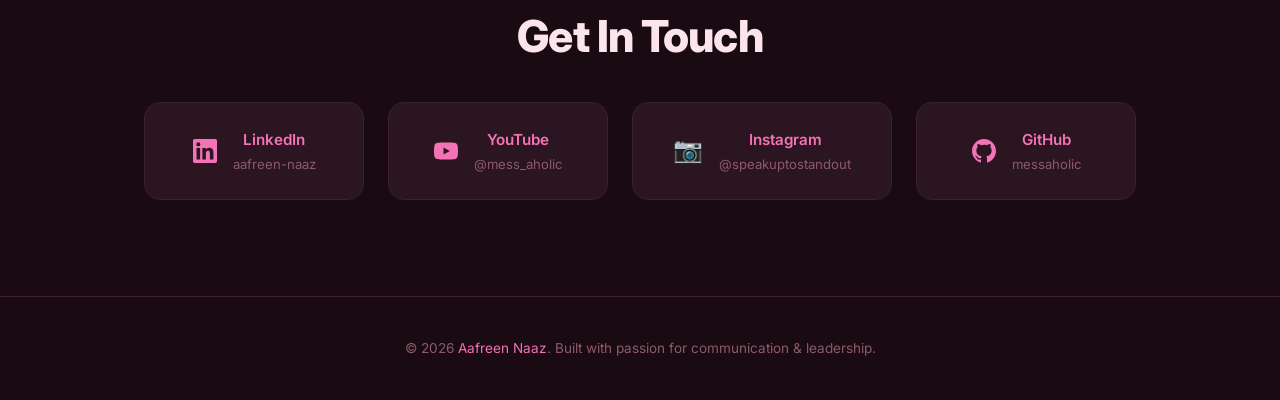
==== commit 6dd03339: "Move Toastmasters to last in experience list" ====
--- a/index.html
+++ b/index.html
@@ -701,6 +701,58 @@
     </div>
     <div class="exp-list reveal">
         <div class="exp-card">
+            <div class="exp-logo">🟢</div>
+            <div>
+                <div class="exp-header">
+                    <span class="exp-company">Cargill</span>
+                    <span class="exp-role">Senior Associate</span>
+                </div>
+                <div class="exp-period">Full-time &middot; Jan 2022 &ndash; Present &middot; 4 yrs 4 mos &middot; Bengaluru, India</div>
+                <ul class="exp-desc">
+                    <li>Managing P2P and O2C finance processes</li>
+                    <li>Working with SAP ERP for financial operations</li>
+                </ul>
+                <div class="exp-tags">
+                    <span class="tag">SAP ERP</span><span class="tag">Finance</span><span class="tag">P2P</span><span class="tag">O2C</span>
+                </div>
+            </div>
+        </div>
+        <div class="exp-card">
+            <div class="exp-logo">🔷</div>
+            <div>
+                <div class="exp-header">
+                    <span class="exp-company">Infosys BPM</span>
+                    <span class="exp-role">Finance Analyst</span>
+                </div>
+                <div class="exp-period">Full-time &middot; Sep 2021 &ndash; Dec 2021 &middot; 4 mos &middot; Pune, India &middot; Hybrid</div>
+                <ul class="exp-desc">
+                    <li>SAP ERP operations &amp; ACH Payments processing</li>
+                    <li>Record-to-Report (R2R) cycle management</li>
+                </ul>
+                <div class="exp-tags">
+                    <span class="tag">SAP ERP</span><span class="tag">ACH Payments</span><span class="tag">Finance</span><span class="tag">R2R</span>
+                </div>
+            </div>
+        </div>
+        <div class="exp-card">
+            <div class="exp-logo">🟣</div>
+            <div>
+                <div class="exp-header">
+                    <span class="exp-company">Genpact</span>
+                    <span class="exp-role">Management Trainee</span>
+                </div>
+                <div class="exp-period">Full-time &middot; Oct 2016 &ndash; Aug 2021 &middot; 4 yrs 11 mos &middot; Kolkata, India</div>
+                <ul class="exp-desc">
+                    <li>Finance &amp; accounting operations</li>
+                    <li>SAP ERP system management</li>
+                    <li>Transitioned to senior roles over nearly 5 years</li>
+                </ul>
+                <div class="exp-tags">
+                    <span class="tag">SAP ERP</span><span class="tag">Finance</span><span class="tag">Accounting</span>
+                </div>
+            </div>
+        </div>
+        <div class="exp-card">
             <div class="exp-logo">🏆</div>
             <div>
                 <div class="exp-header">
@@ -715,58 +767,6 @@
                 </ul>
                 <div class="exp-tags">
                     <span class="tag">Leadership</span><span class="tag">Public Speaking</span><span class="tag">People Management</span><span class="tag">Meeting Scheduling</span>
-                </div>
-            </div>
-        </div>
-        <div class="exp-card">
-            <div class="exp-logo">🟢</div>
-            <div>
-                <div class="exp-header">
-                    <span class="exp-company">Cargill</span>
-                    <span class="exp-role">Senior Associate</span>
-                </div>
-                <div class="exp-period">Full-time &middot; Jan 2022 &ndash; Present &middot; 4 yrs 4 mos &middot; Bengaluru, India</div>
-                <ul class="exp-desc">
-                    <li>Managing P2P and O2C finance processes</li>
-                    <li>Working with SAP ERP for financial operations</li>
-                </ul>
-                <div class="exp-tags">
-                    <span class="tag">SAP ERP</span><span class="tag">Finance</span><span class="tag">P2P</span><span class="tag">O2C</span>
-                </div>
-            </div>
-        </div>
-        <div class="exp-card">
-            <div class="exp-logo">🔷</div>
-            <div>
-                <div class="exp-header">
-                    <span class="exp-company">Infosys BPM</span>
-                    <span class="exp-role">Finance Analyst</span>
-                </div>
-                <div class="exp-period">Full-time &middot; Sep 2021 &ndash; Dec 2021 &middot; 4 mos &middot; Pune, India &middot; Hybrid</div>
-                <ul class="exp-desc">
-                    <li>SAP ERP operations &amp; ACH Payments processing</li>
-                    <li>Record-to-Report (R2R) cycle management</li>
-                </ul>
-                <div class="exp-tags">
-                    <span class="tag">SAP ERP</span><span class="tag">ACH Payments</span><span class="tag">Finance</span><span class="tag">R2R</span>
-                </div>
-            </div>
-        </div>
-        <div class="exp-card">
-            <div class="exp-logo">🟣</div>
-            <div>
-                <div class="exp-header">
-                    <span class="exp-company">Genpact</span>
-                    <span class="exp-role">Management Trainee</span>
-                </div>
-                <div class="exp-period">Full-time &middot; Oct 2016 &ndash; Aug 2021 &middot; 4 yrs 11 mos &middot; Kolkata, India</div>
-                <ul class="exp-desc">
-                    <li>Finance &amp; accounting operations</li>
-                    <li>SAP ERP system management</li>
-                    <li>Transitioned to senior roles over nearly 5 years</li>
-                </ul>
-                <div class="exp-tags">
-                    <span class="tag">SAP ERP</span><span class="tag">Finance</span><span class="tag">Accounting</span>
                 </div>
             </div>
         </div>
@@ -1739,10 +1739,10 @@
 </script>
 
 <!-- Background Music -->
-<audio id="bgMusic" loop preload="auto">
-    <source src="https://cdn.pixabay.com/audio/2024/11/28/audio_3a379ef57a.mp3" type="audio/mpeg">
+<audio id="bgMusic" loop preload="auto" autoplay>
+    <source src="bgmusic.mp3" type="audio/mpeg">
 </audio>
-<button class="music-toggle" id="musicToggle" title="Toggle Music">
+<button class="music-toggle playing" id="musicToggle" title="Toggle Music">
     <div class="bars"><div class="bar" style="height:6px;"></div><div class="bar" style="height:10px;"></div><div class="bar" style="height:4px;"></div><div class="bar" style="height:8px;"></div></div>
 </button>
 <script>
@@ -1750,22 +1750,22 @@
     var audio=document.getElementById('bgMusic');
     var btn=document.getElementById('musicToggle');
     audio.volume=0.3;
-    var started=false;
+    // Try autoplay immediately
+    audio.play().catch(function(){});
+    // Button only used to stop/resume
     btn.addEventListener('click',function(){
-        if(audio.paused){audio.play().then(function(){btn.classList.add('playing');started=true;}).catch(function(){});}
+        if(audio.paused){audio.play().then(function(){btn.classList.add('playing');}).catch(function(){});}
         else{audio.pause();btn.classList.remove('playing');}
     });
-    // Auto-play on first user interaction
-    function autoStart(){
-        if(started)return;
-        audio.play().then(function(){btn.classList.add('playing');started=true;}).catch(function(){});
-        document.removeEventListener('click',autoStart);
-        document.removeEventListener('scroll',autoStart);
-        document.removeEventListener('keydown',autoStart);
-    }
-    document.addEventListener('click',autoStart,{once:true});
-    document.addEventListener('scroll',autoStart,{once:true});
-    document.addEventListener('keydown',autoStart,{once:true});
+    // Fallback: if browser blocked autoplay, start on any interaction
+    function tryPlay(){
+        if(!audio.paused)return;
+        audio.play().then(function(){btn.classList.add('playing');}).catch(function(){});
+    }
+    document.addEventListener('click',tryPlay,{once:true});
+    document.addEventListener('scroll',tryPlay,{once:true});
+    document.addEventListener('keydown',tryPlay,{once:true});
+    document.addEventListener('touchstart',tryPlay,{once:true});
 })();
 </script>
 </body>
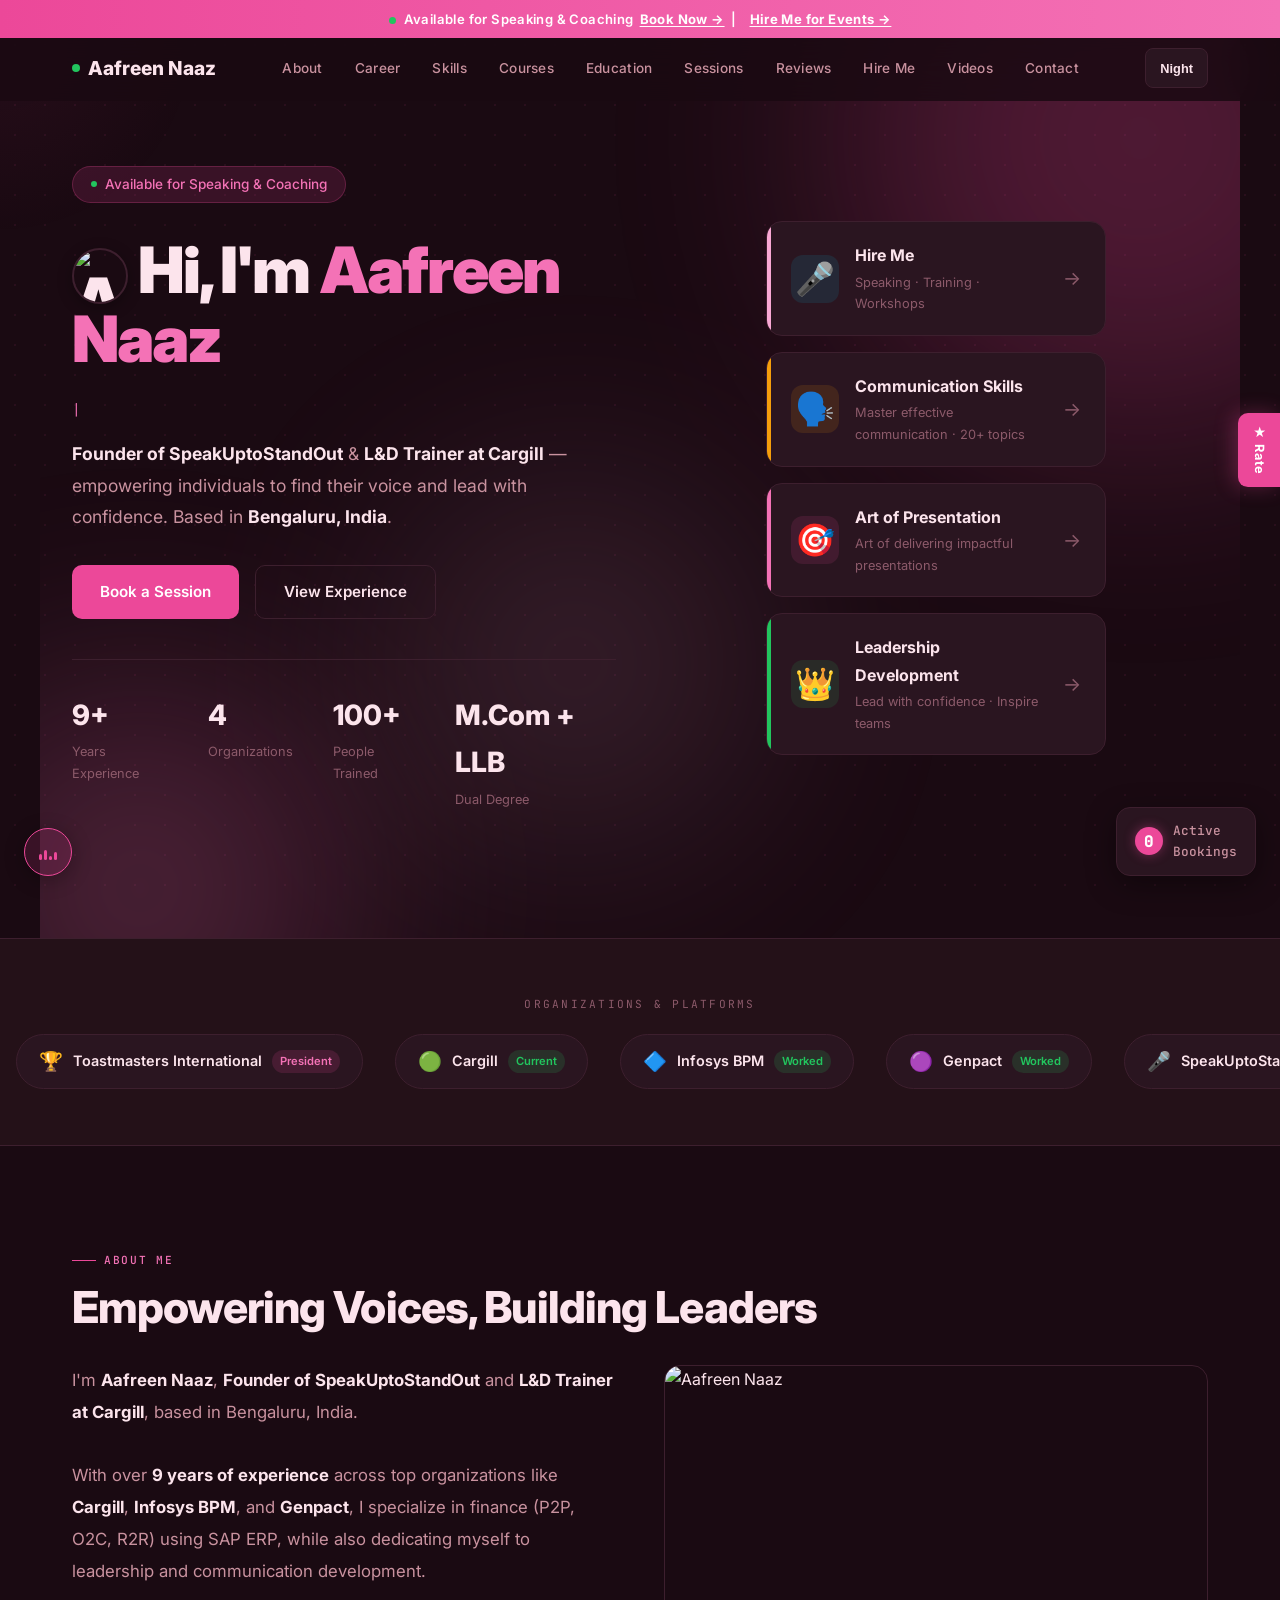
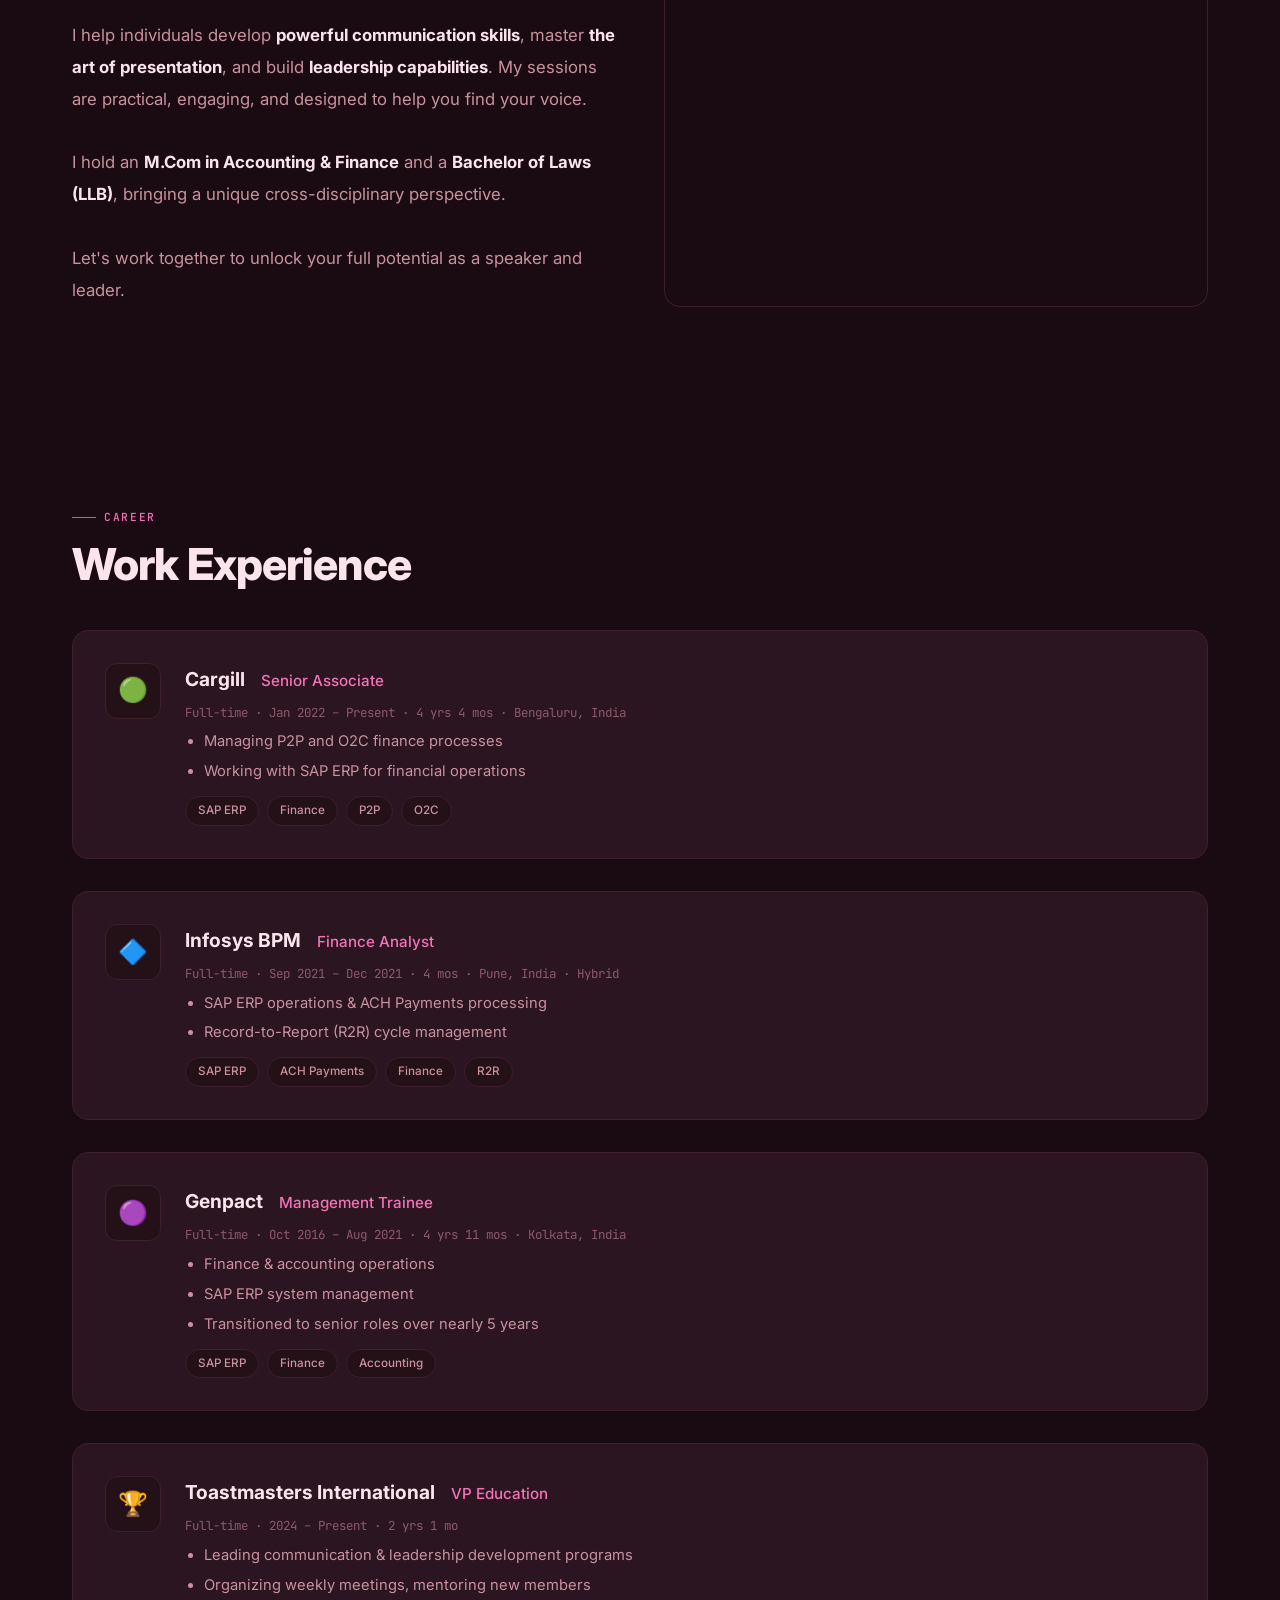
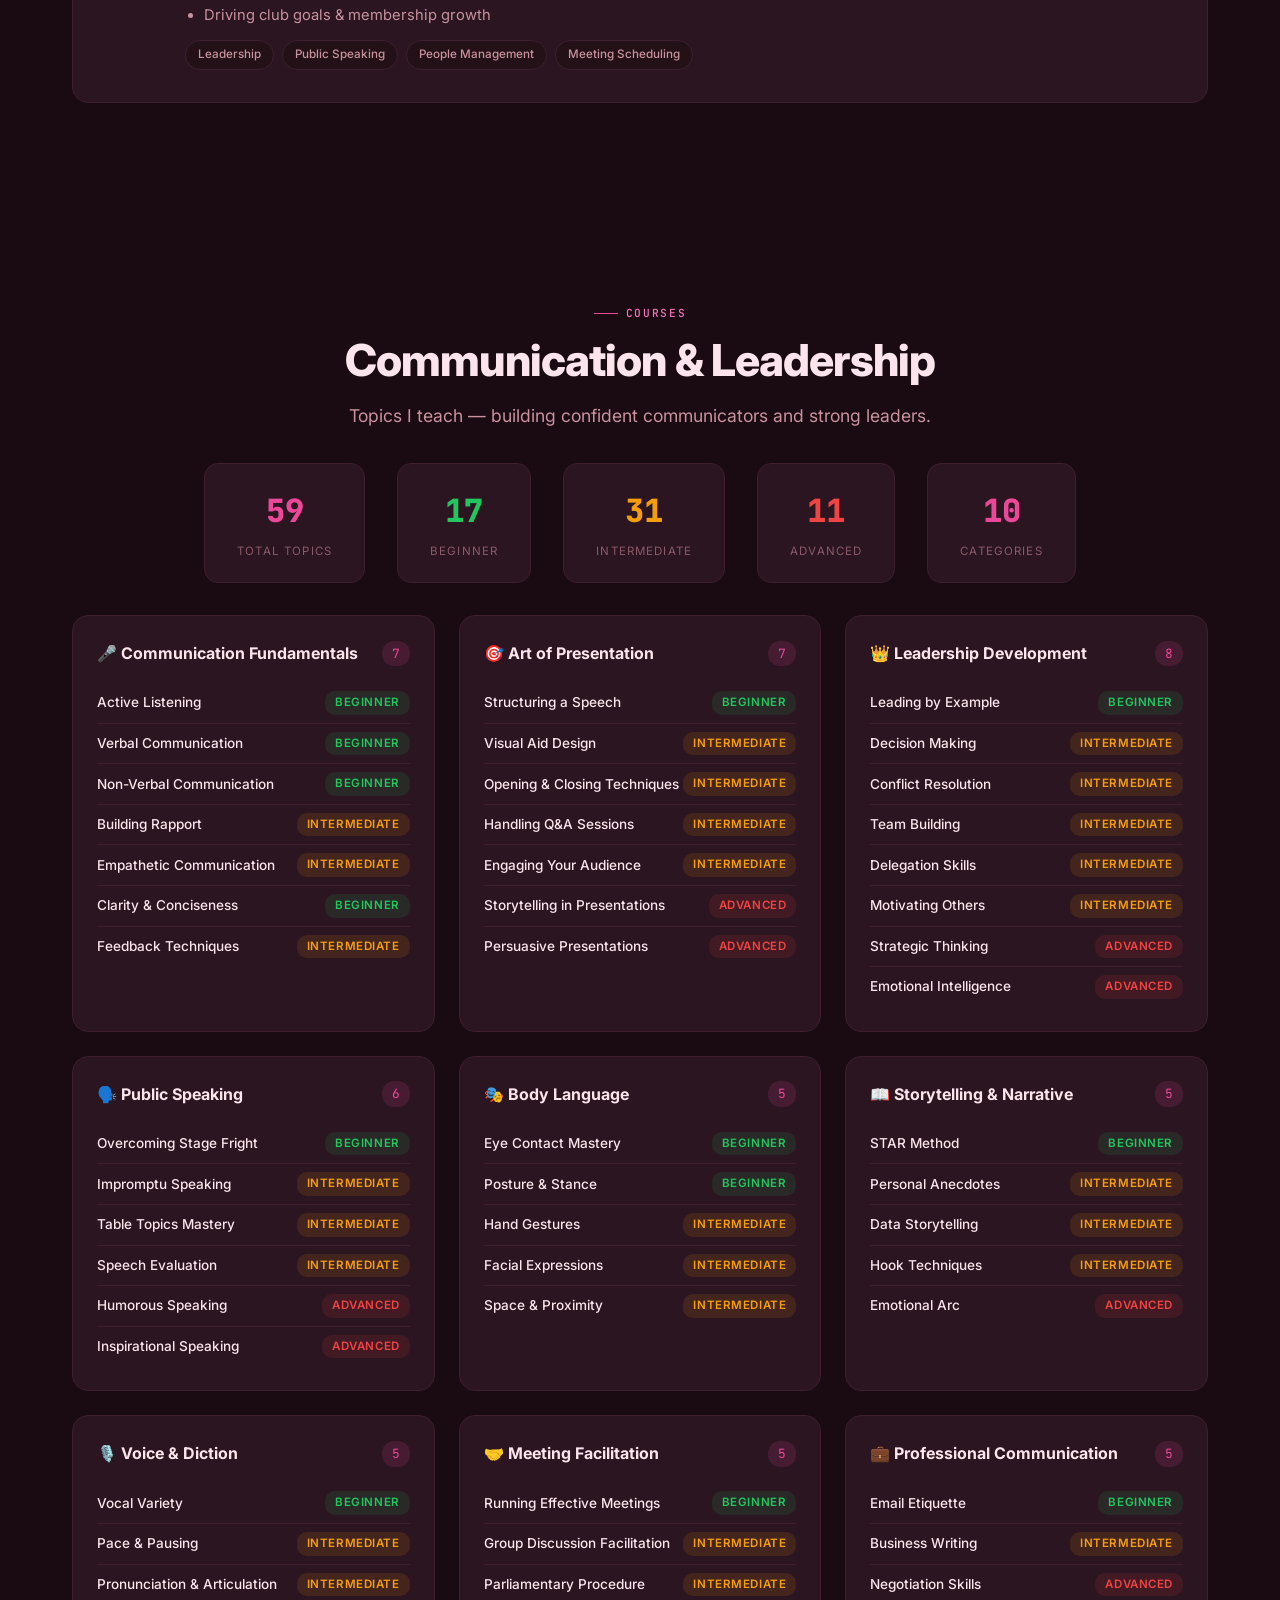
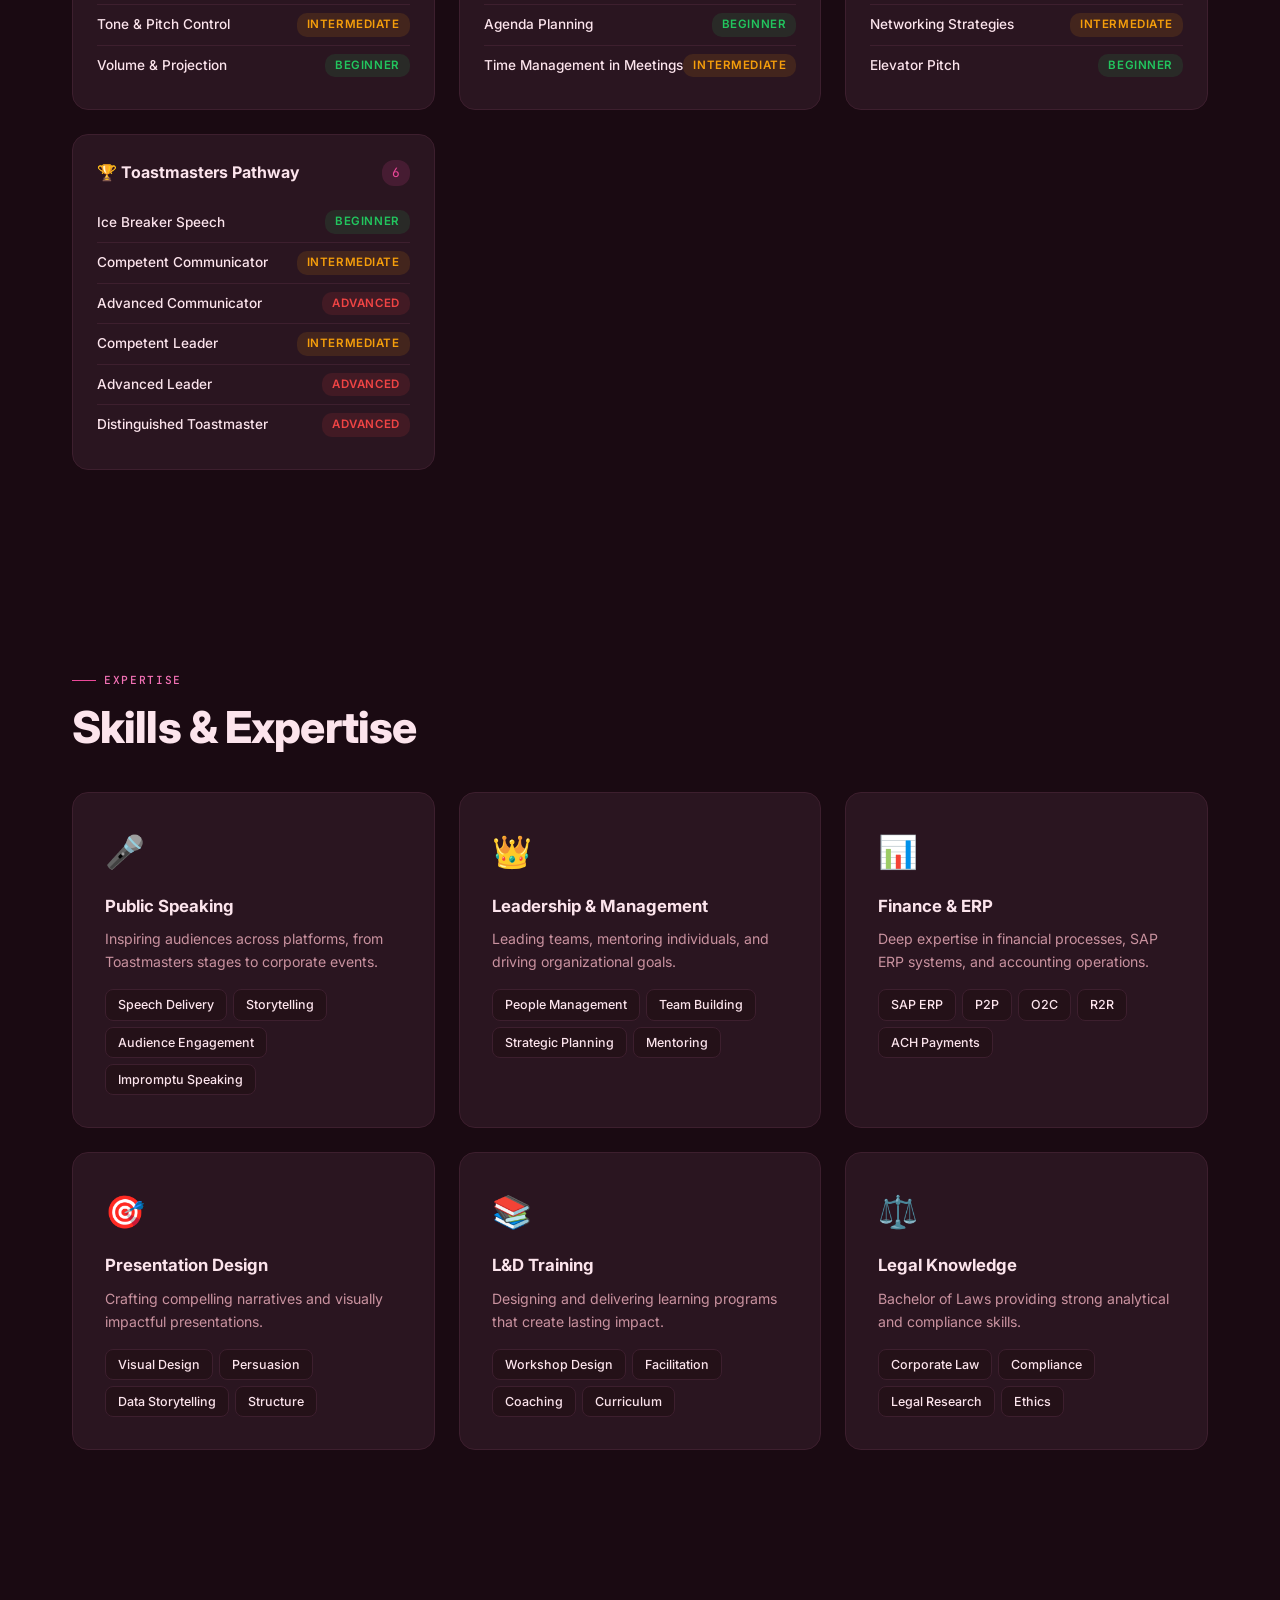
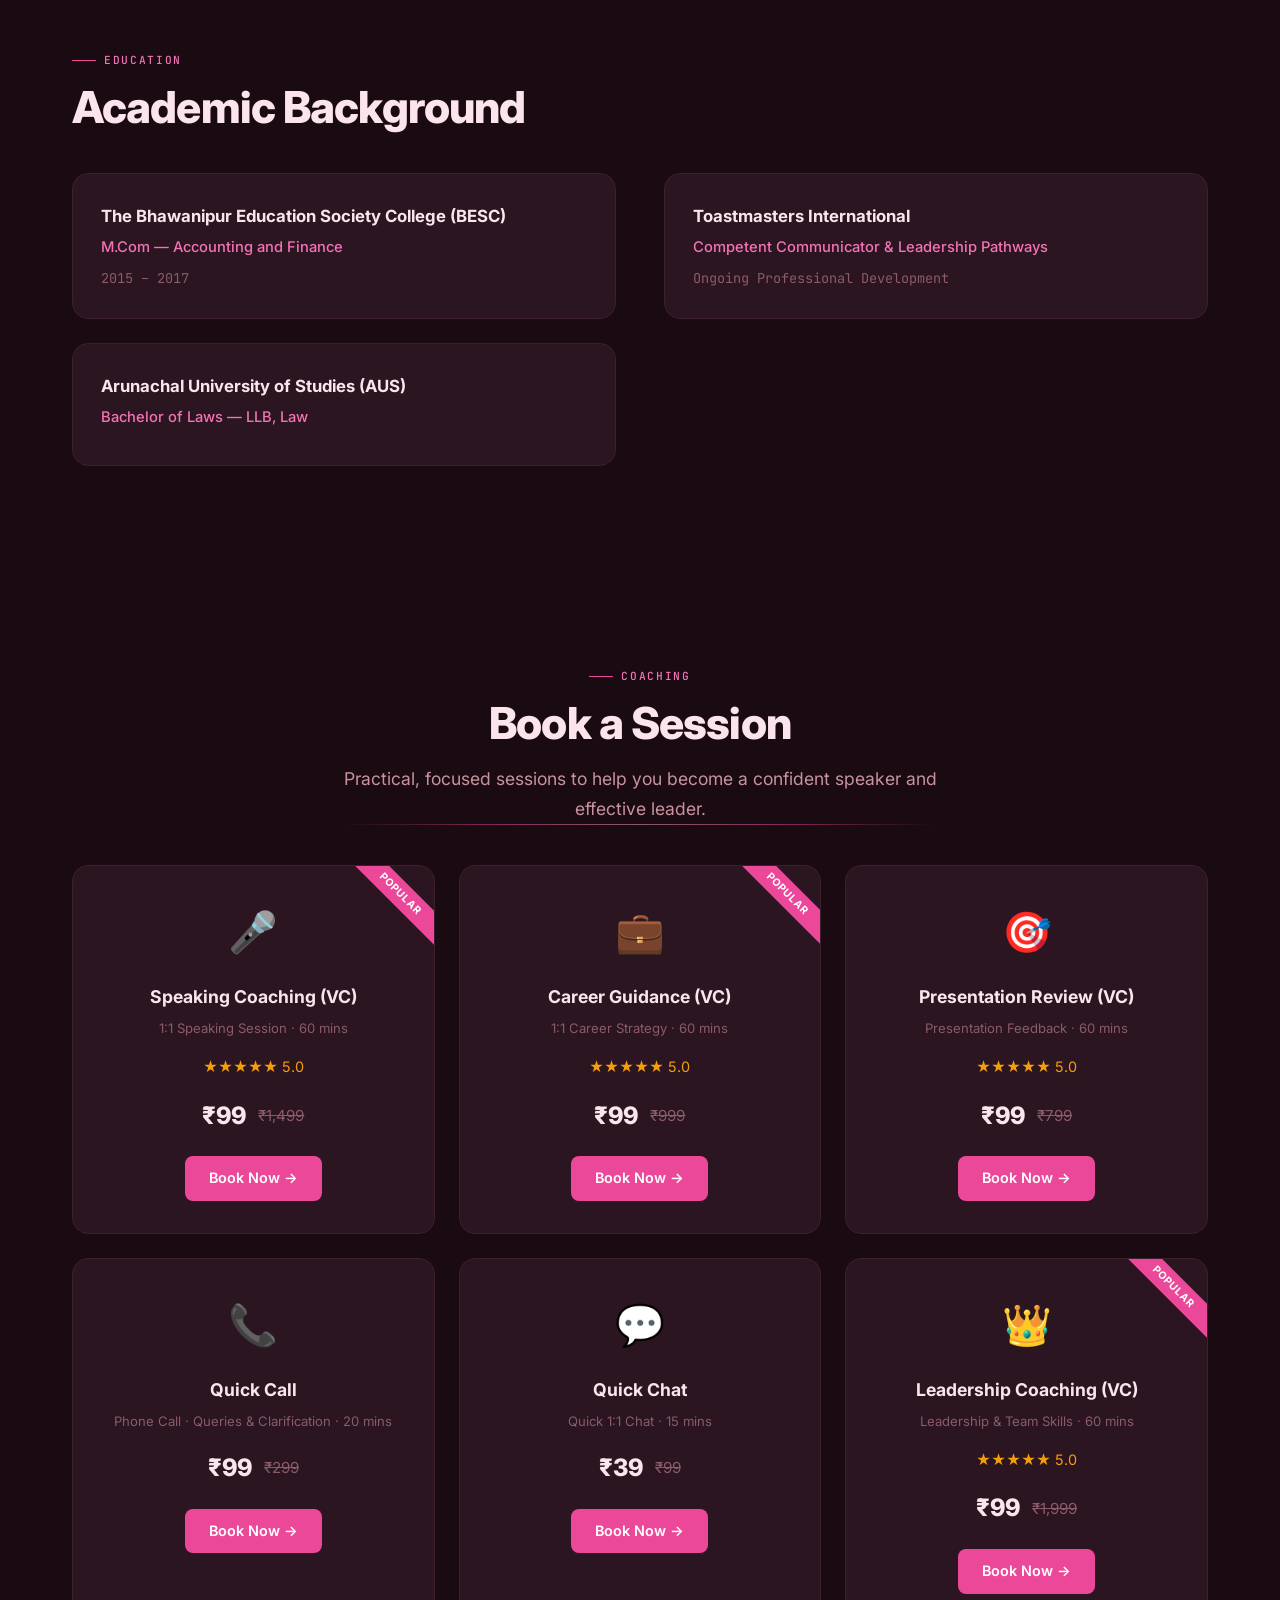
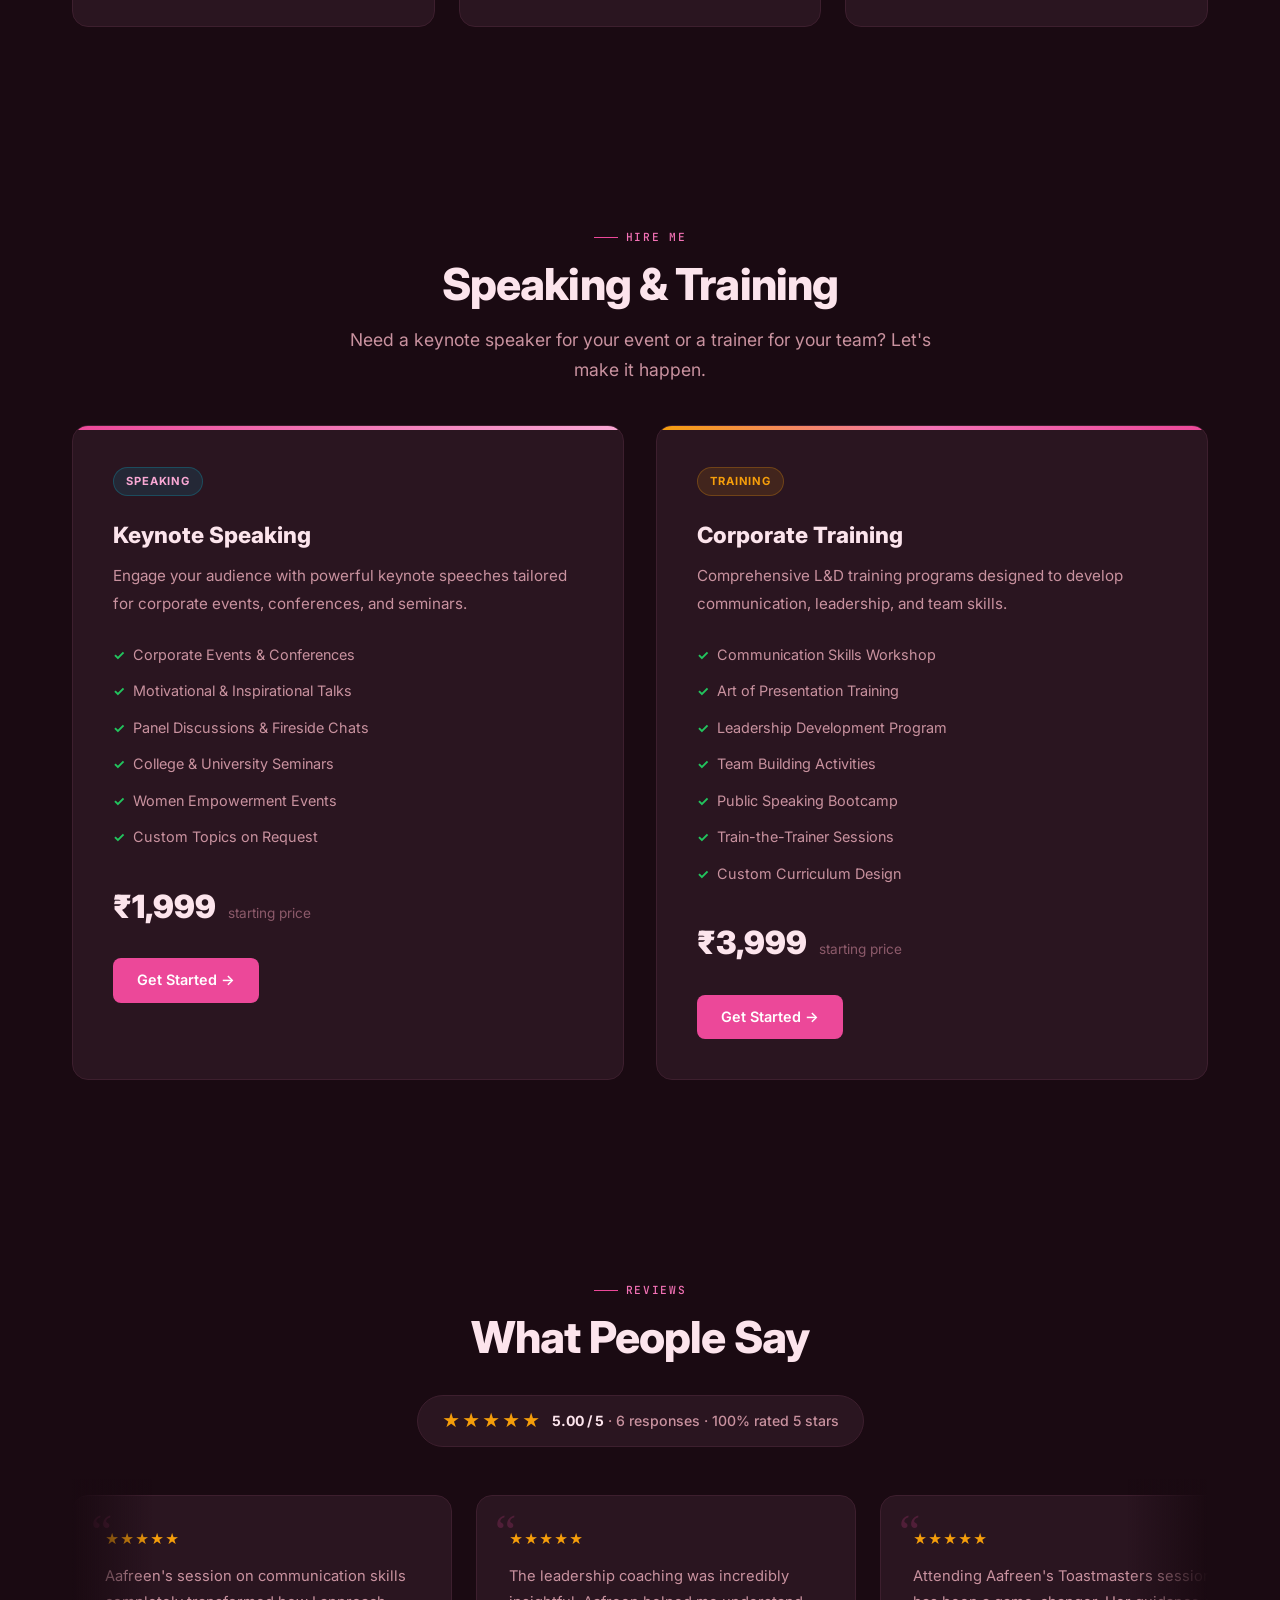
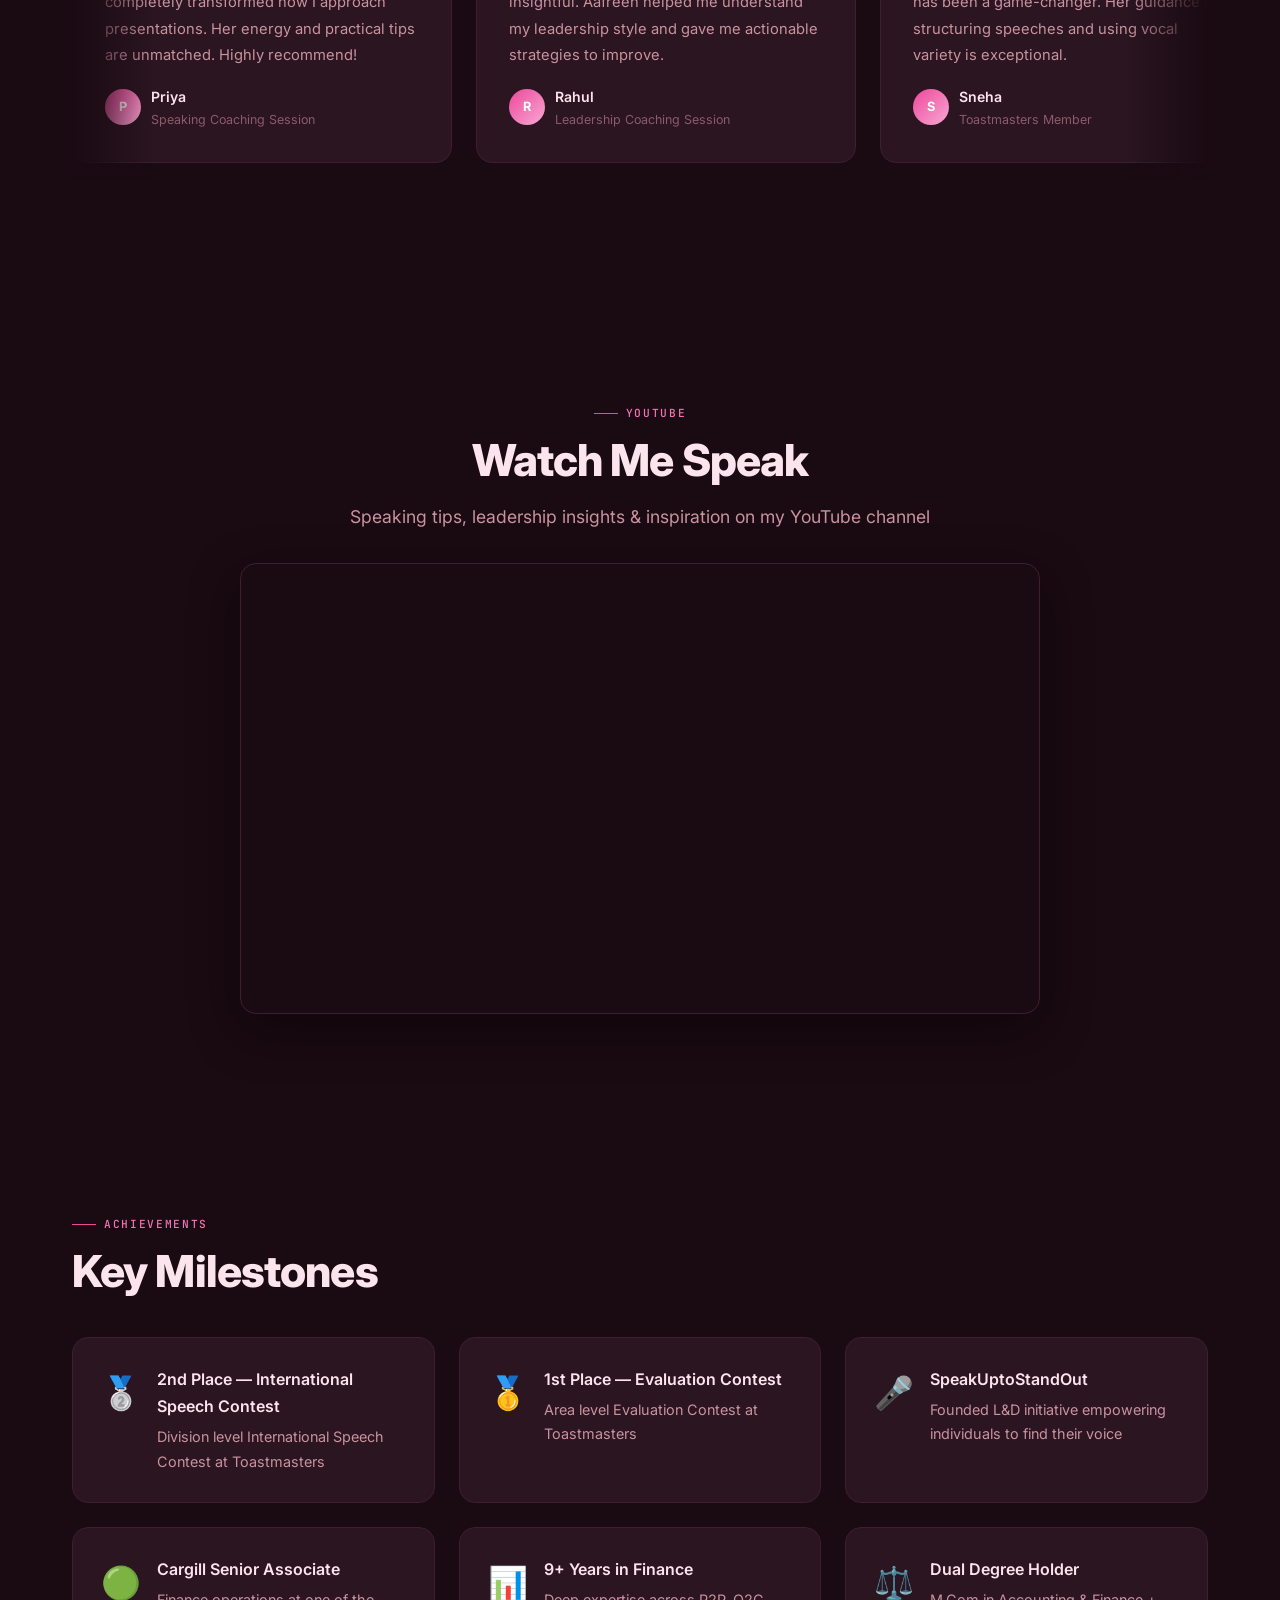
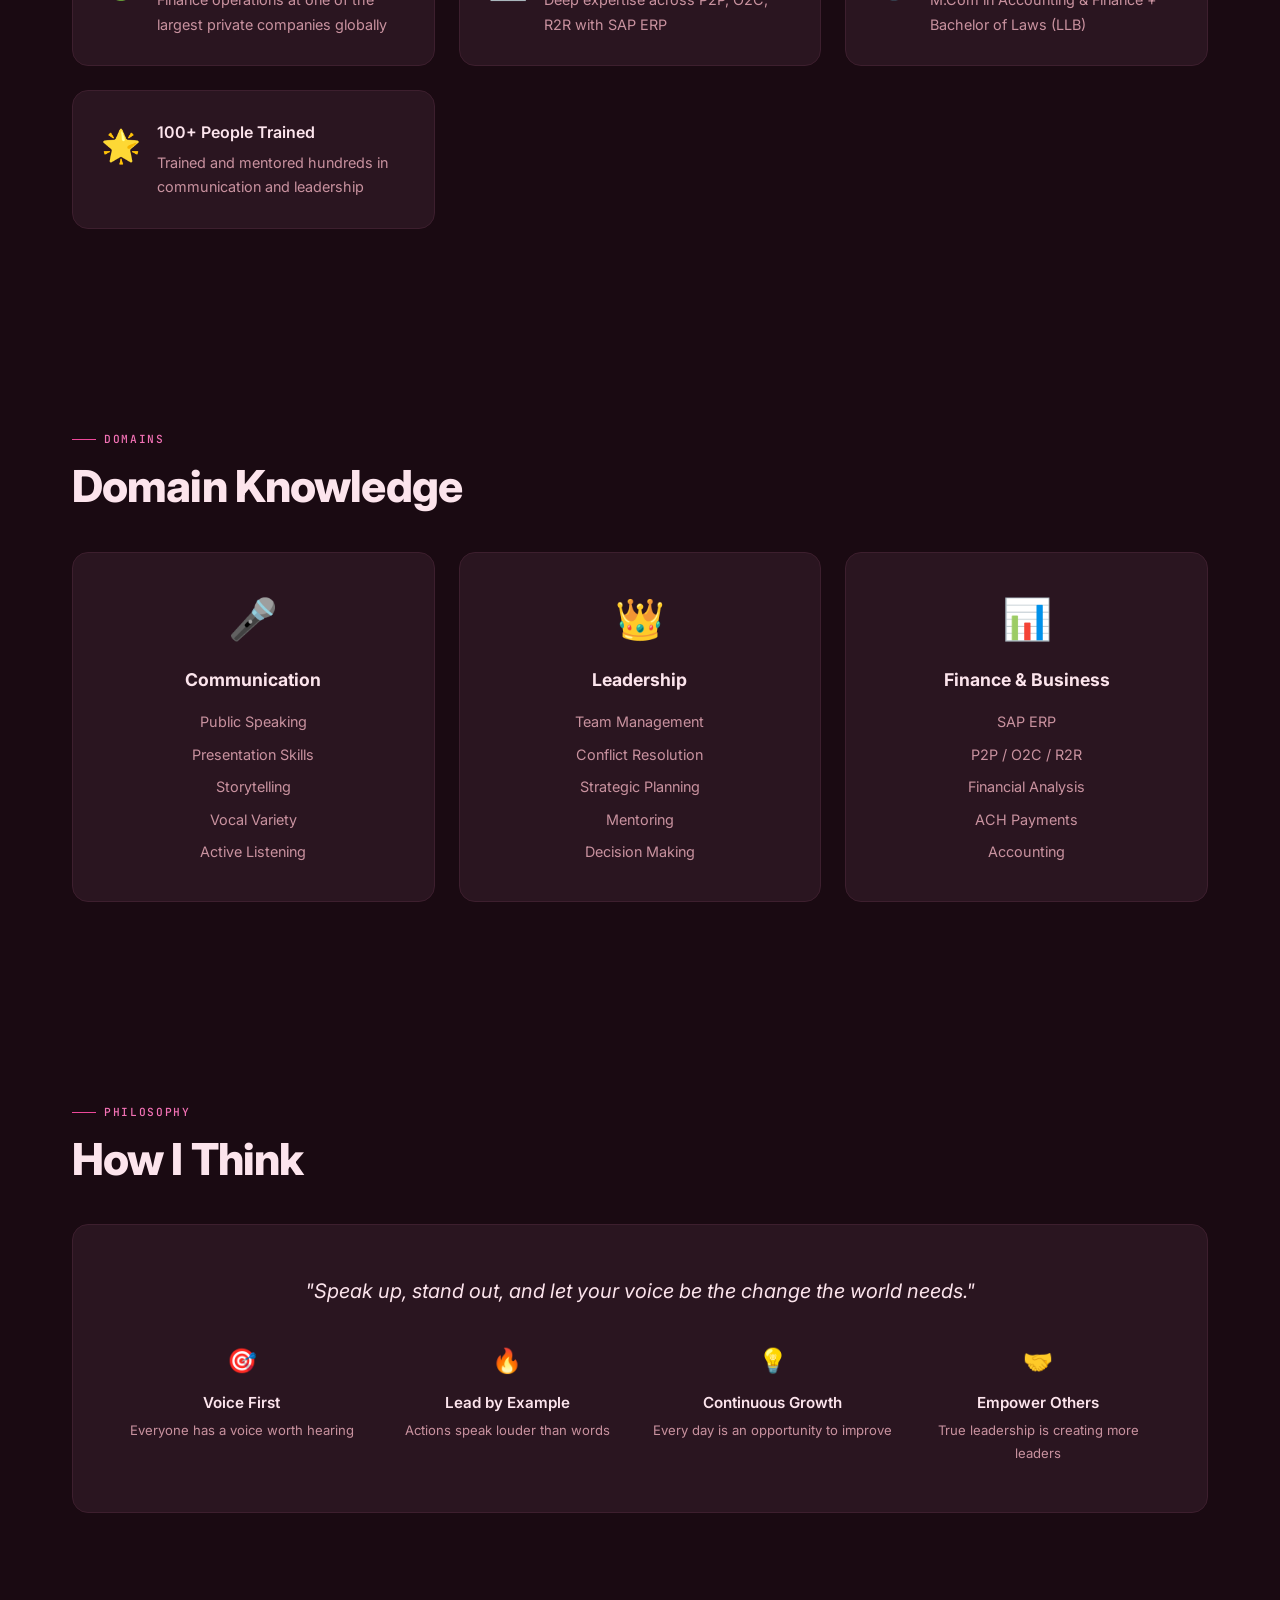
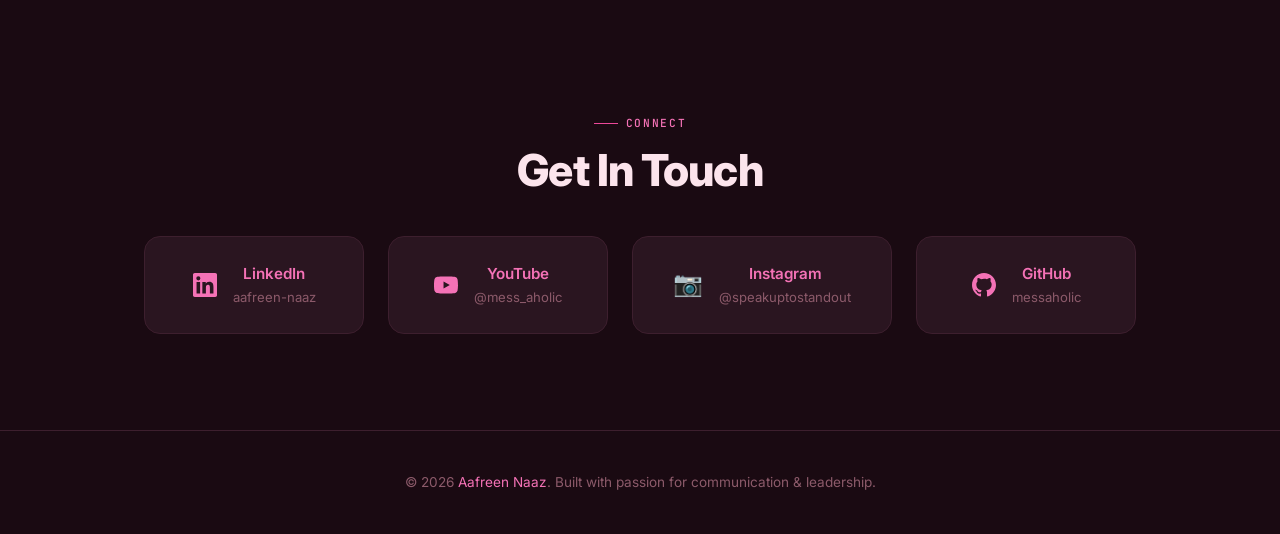
==== commit 86d480db: "Update identity: Founder SpeakUptoStandOut, L&D Trainer at Cargill, Bengaluru" ====
--- a/index.html
+++ b/index.html
@@ -3,16 +3,16 @@
 <head>
     <meta charset="UTF-8">
     <meta name="viewport" content="width=device-width, initial-scale=1.0">
-    <title>Aafreen Naaz — Public Speaker | L&amp;D Trainer | Toastmasters</title>
-    <meta name="description" content="Aafreen Naaz — Public Speaker, L&D Trainer @SpeakUptoStandOut. 9+ years at Cargill, Infosys BPM & Genpact. Book a session for speaking coaching, career guidance & more.">
-    <meta property="og:title" content="Hi, I'm Aafreen Naaz — Public Speaker & Leadership Coach">
-    <meta property="og:description" content="Public Speaker | L&D Trainer @SpeakUptoStandOut | Finance Analyst at Cargill. Book sessions for speaking coaching, career guidance & leadership development.">
+    <title>Aafreen Naaz — Founder @SpeakUptoStandOut | L&amp;D Trainer at Cargill</title>
+    <meta name="description" content="Aafreen Naaz — Founder of SpeakUptoStandOut, L&D Trainer at Cargill, Bengaluru. Book a session for speaking coaching, career guidance & more.">
+    <meta property="og:title" content="Hi, I'm Aafreen Naaz — Founder @SpeakUptoStandOut | L&D Trainer">
+    <meta property="og:description" content="Founder of SpeakUptoStandOut | L&D Trainer at Cargill, Bengaluru. Book sessions for speaking coaching, career guidance & leadership development.">
     <meta property="og:image" content="https://messaholic.github.io/profile.jpg">
     <meta property="og:url" content="https://messaholic.github.io">
     <meta property="og:type" content="website">
     <meta name="twitter:card" content="summary_large_image">
-    <meta name="twitter:title" content="Hi, I'm Aafreen Naaz — Public Speaker & Leadership Coach">
-    <meta name="twitter:description" content="Public Speaker | L&D Trainer. Book sessions for speaking coaching, career guidance & leadership development.">
+    <meta name="twitter:title" content="Hi, I'm Aafreen Naaz — Founder @SpeakUptoStandOut | L&D Trainer">
+    <meta name="twitter:description" content="Founder of SpeakUptoStandOut | L&D Trainer at Cargill, Bengaluru. Book sessions for speaking coaching & leadership development.">
     <meta name="twitter:image" content="https://messaholic.github.io/profile.jpg">
     <link rel="preconnect" href="https://fonts.googleapis.com">
     <link rel="preconnect" href="https://fonts.gstatic.com" crossorigin>
@@ -596,8 +596,8 @@
         <h1><img src="profile.jpg" alt="Aafreen Naaz" class="hero-inline-pic">Hi, I'm <span class="grad">Aafreen Naaz</span></h1>
         <p class="hero-role typing-cursor" id="heroTyping" style="font-family:var(--mono);font-size:.9rem;color:var(--accent-l);margin-bottom:1rem;"></p>
         <p class="hero-desc">
-            <strong>Public Speaker</strong> &amp; <strong>L&amp;D Trainer</strong> — empowering individuals to find their voice and lead with confidence.
-            <strong>9+ years</strong> across finance, leadership &amp; communication training.
+            <strong>Founder of SpeakUptoStandOut</strong> &amp; <strong>L&amp;D Trainer at Cargill</strong> — empowering individuals to find their voice and lead with confidence.
+            Based in <strong>Bengaluru, India</strong>.
         </p>
         <div class="hero-actions">
             <a href="#sessions" class="btn btn-p">Book a Session</a>
@@ -631,7 +631,7 @@
             <a href="#courses" class="hero-action-card card-pres">
                 <div class="card-icon">🎯</div>
                 <div>
-                    <div class="card-title">Presentation Mastery</div>
+                    <div class="card-title">Art of Presentation</div>
                     <div class="card-desc">Art of delivering impactful presentations</div>
                 </div>
                 <span class="card-arrow">&rarr;</span>
@@ -677,7 +677,7 @@
     </div>
     <div class="about-grid reveal">
         <div class="about-text">
-            <p>I'm <strong>Aafreen Naaz</strong>, the <strong>President of Toastmasters International</strong> and L&amp;D Trainer through my initiative <strong>@SpeakUptoStandOut</strong>, based in Bengaluru, India.</p>
+            <p>I'm <strong>Aafreen Naaz</strong>, <strong>Founder of SpeakUptoStandOut</strong> and <strong>L&amp;D Trainer at Cargill</strong>, based in Bengaluru, India.</p>
             <br>
             <p>With over <strong>9 years of experience</strong> across top organizations like <strong>Cargill</strong>, <strong>Infosys BPM</strong>, and <strong>Genpact</strong>, I specialize in finance (P2P, O2C, R2R) using SAP ERP, while also dedicating myself to leadership and communication development.</p>
             <br>
@@ -967,7 +967,7 @@
             <div class="service-desc">Comprehensive L&amp;D training programs designed to develop communication, leadership, and team skills.</div>
             <ul class="service-features">
                 <li>Communication Skills Workshop</li>
-                <li>Presentation Mastery Training</li>
+                <li>Art of Presentation Training</li>
                 <li>Leadership Development Program</li>
                 <li>Team Building Activities</li>
                 <li>Public Speaking Bootcamp</li>
@@ -1082,7 +1082,8 @@
         <h2 class="section-title">Key Milestones</h2>
     </div>
     <div class="achieve-grid reveal reveal-stagger">
-        <div class="achieve-card"><div class="achieve-icon">🏆</div><div><div class="achieve-title">Toastmasters President</div><div class="achieve-desc">Leading communication &amp; leadership programs at Toastmasters International</div></div></div>
+        <div class="achieve-card"><div class="achieve-icon">🥈</div><div><div class="achieve-title">2nd Place — International Speech Contest</div><div class="achieve-desc">Division level International Speech Contest at Toastmasters</div></div></div>
+        <div class="achieve-card"><div class="achieve-icon">🥇</div><div><div class="achieve-title">1st Place — Evaluation Contest</div><div class="achieve-desc">Area level Evaluation Contest at Toastmasters</div></div></div>
         <div class="achieve-card"><div class="achieve-icon">🎤</div><div><div class="achieve-title">SpeakUptoStandOut</div><div class="achieve-desc">Founded L&amp;D initiative empowering individuals to find their voice</div></div></div>
         <div class="achieve-card"><div class="achieve-icon">🟢</div><div><div class="achieve-title">Cargill Senior Associate</div><div class="achieve-desc">Finance operations at one of the largest private companies globally</div></div></div>
         <div class="achieve-card"><div class="achieve-icon">📊</div><div><div class="achieve-title">9+ Years in Finance</div><div class="achieve-desc">Deep expertise across P2P, O2C, R2R with SAP ERP</div></div></div>
@@ -1369,7 +1370,7 @@
     document.querySelectorAll('.count-up').forEach(el=>countObs.observe(el));
 
     // Typing effect
-    const roles=['Public Speaker & L&D Trainer','L&D Trainer @SpeakUptoStandOut','Senior Associate at Cargill','Communication & Leadership Coach','M.Com | LLB | Finance Analyst'];
+    const roles=['Founder of SpeakUptoStandOut','L&D Trainer at Cargill','Communication & Leadership Coach','Bengaluru, India','M.Com | LLB'];
     let ri=0,ci=0,deleting=false;
     const typeEl=document.getElementById('heroTyping');
     function typeLoop(){
@@ -1631,14 +1632,14 @@
         {name:'Empathetic Communication',cat:'Communication Fundamentals',diff:'Intermediate'},
         {name:'Clarity & Conciseness',cat:'Communication Fundamentals',diff:'Beginner'},
         {name:'Feedback Techniques',cat:'Communication Fundamentals',diff:'Intermediate'},
-        // Presentation Mastery
-        {name:'Structuring a Speech',cat:'Presentation Mastery',diff:'Beginner'},
-        {name:'Visual Aid Design',cat:'Presentation Mastery',diff:'Intermediate'},
-        {name:'Opening & Closing Techniques',cat:'Presentation Mastery',diff:'Intermediate'},
-        {name:'Handling Q&A Sessions',cat:'Presentation Mastery',diff:'Intermediate'},
-        {name:'Engaging Your Audience',cat:'Presentation Mastery',diff:'Intermediate'},
-        {name:'Storytelling in Presentations',cat:'Presentation Mastery',diff:'Advanced'},
-        {name:'Persuasive Presentations',cat:'Presentation Mastery',diff:'Advanced'},
+        // Art of Presentation
+        {name:'Structuring a Speech',cat:'Art of Presentation',diff:'Beginner'},
+        {name:'Visual Aid Design',cat:'Art of Presentation',diff:'Intermediate'},
+        {name:'Opening & Closing Techniques',cat:'Art of Presentation',diff:'Intermediate'},
+        {name:'Handling Q&A Sessions',cat:'Art of Presentation',diff:'Intermediate'},
+        {name:'Engaging Your Audience',cat:'Art of Presentation',diff:'Intermediate'},
+        {name:'Storytelling in Presentations',cat:'Art of Presentation',diff:'Advanced'},
+        {name:'Persuasive Presentations',cat:'Art of Presentation',diff:'Advanced'},
         // Leadership Development
         {name:'Leading by Example',cat:'Leadership Development',diff:'Beginner'},
         {name:'Decision Making',cat:'Leadership Development',diff:'Intermediate'},
@@ -1695,7 +1696,7 @@
     ];
 
     var CAT_ICONS={
-        'Communication Fundamentals':'🎤','Presentation Mastery':'🎯','Leadership Development':'👑',
+        'Communication Fundamentals':'🎤','Art of Presentation':'🎯','Leadership Development':'👑',
         'Public Speaking':'🗣️','Body Language':'🎭','Storytelling & Narrative':'📖',
         'Voice & Diction':'🎙️','Meeting Facilitation':'🤝','Professional Communication':'💼',
         'Toastmasters Pathway':'🏆'
@@ -1721,7 +1722,7 @@
         sumHtml+='<div class="dsa-stat"><div class="ds-num">'+Object.keys(cats).length+'</div><div class="ds-label">Categories</div></div>';
         document.getElementById('dsaSummary').innerHTML=sumHtml;
         var catHtml='';
-        var catOrder=['Communication Fundamentals','Presentation Mastery','Leadership Development','Public Speaking','Body Language','Storytelling & Narrative','Voice & Diction','Meeting Facilitation','Professional Communication','Toastmasters Pathway'];
+        var catOrder=['Communication Fundamentals','Art of Presentation','Leadership Development','Public Speaking','Body Language','Storytelling & Narrative','Voice & Diction','Meeting Facilitation','Professional Communication','Toastmasters Pathway'];
         catOrder.forEach(function(cat){
             if(!cats[cat])return;
             var icon=CAT_ICONS[cat]||'📝';
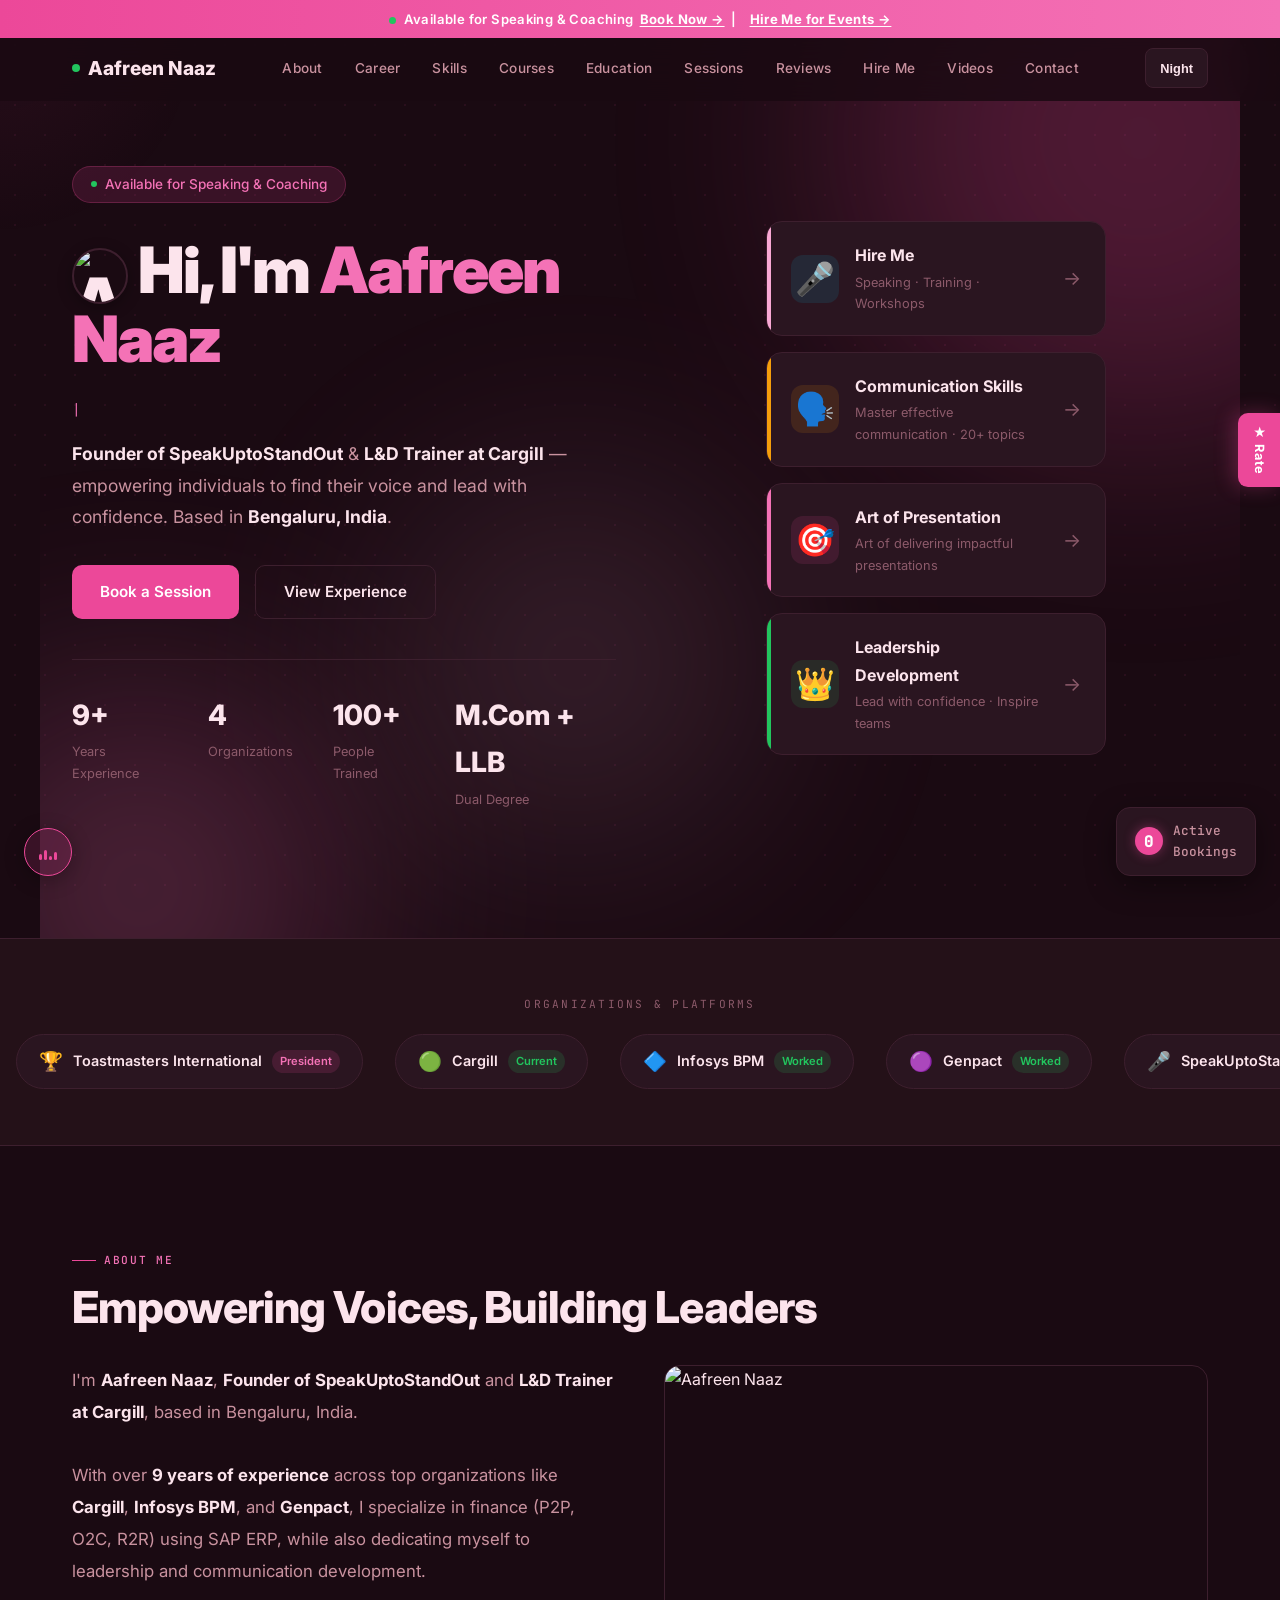
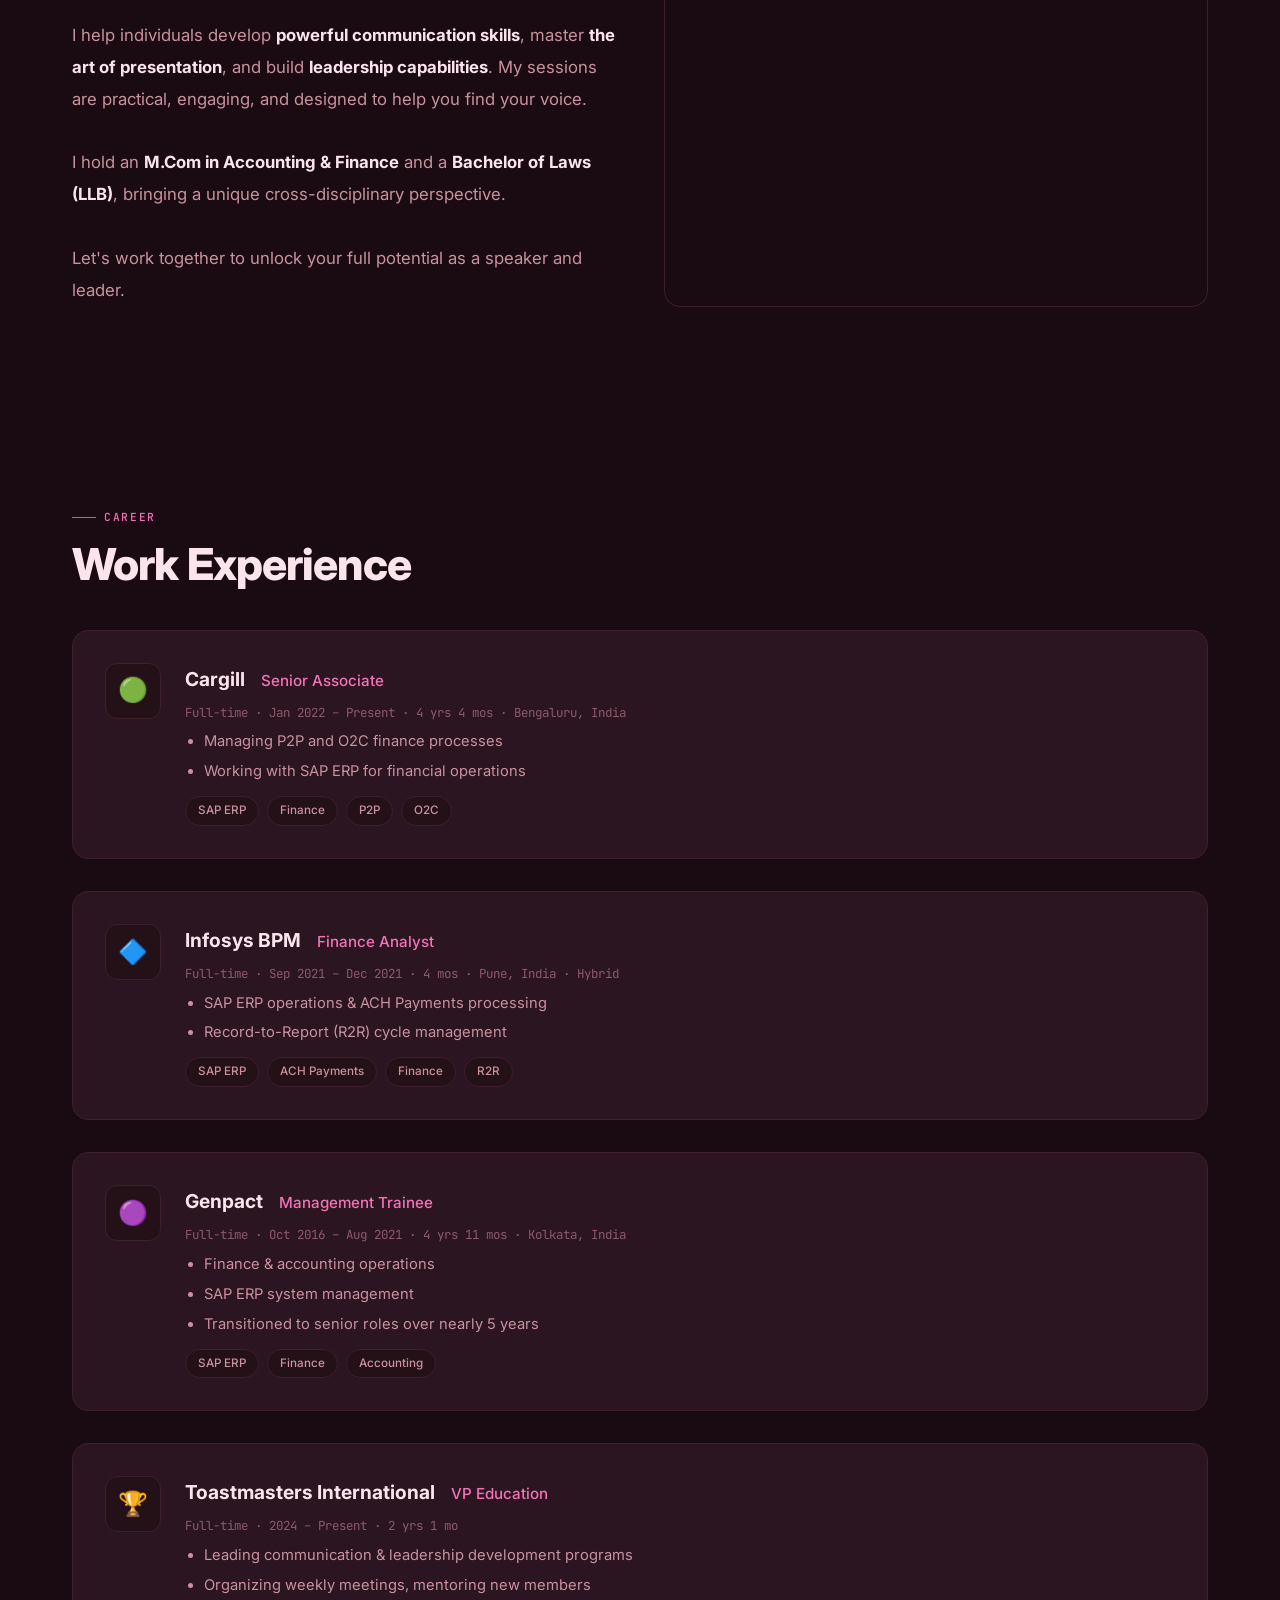
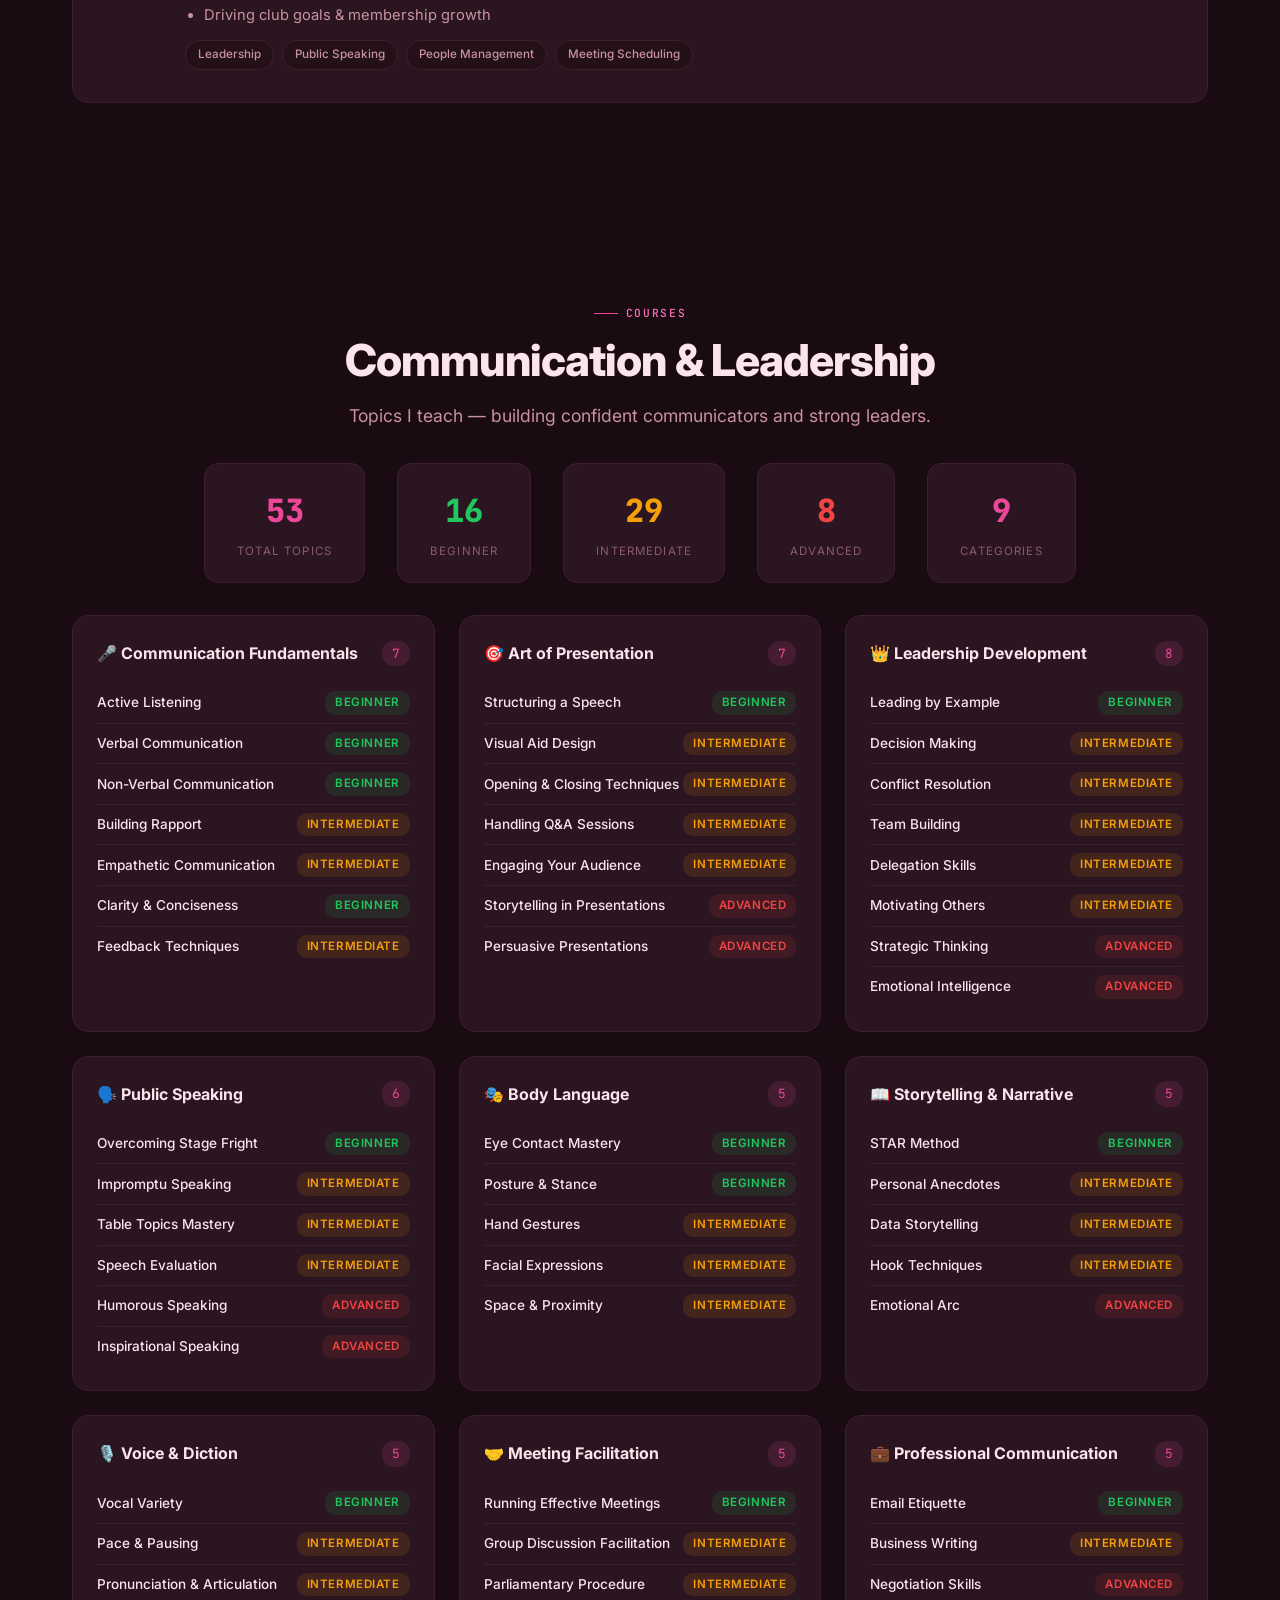
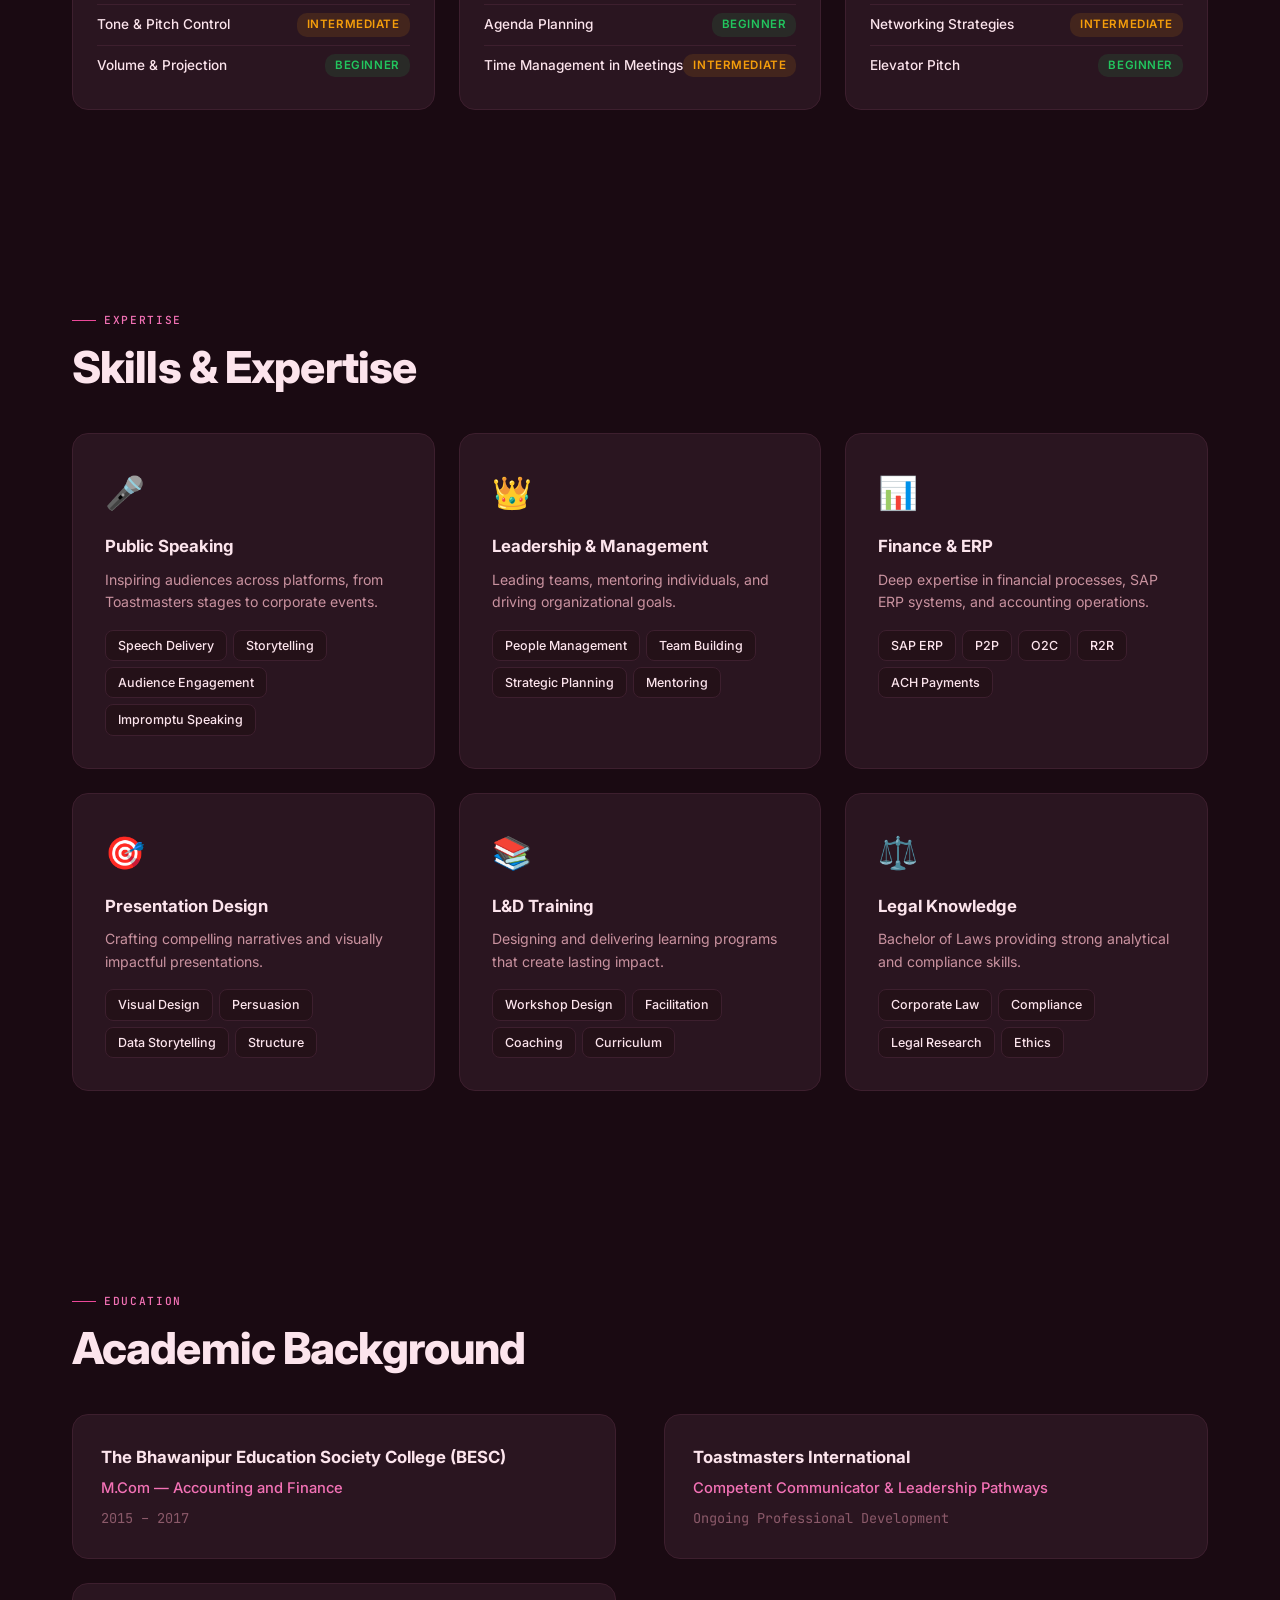
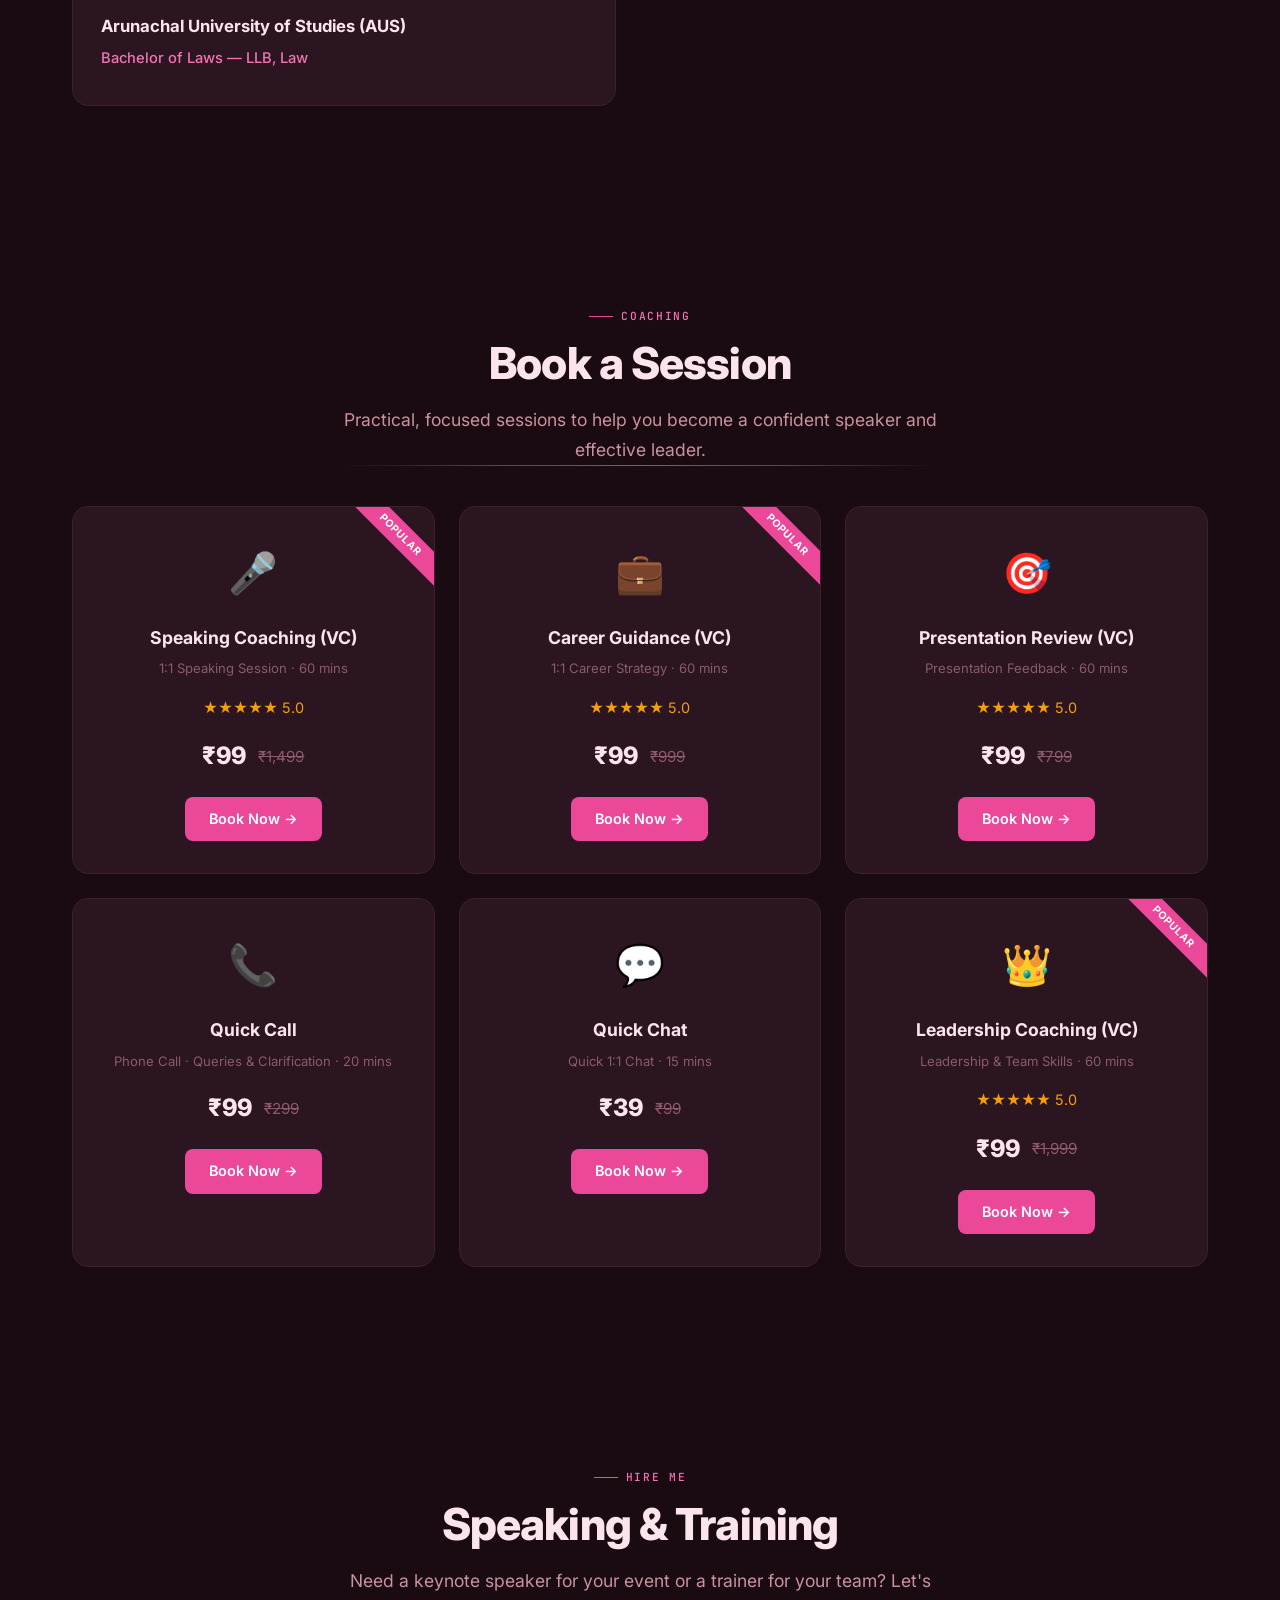
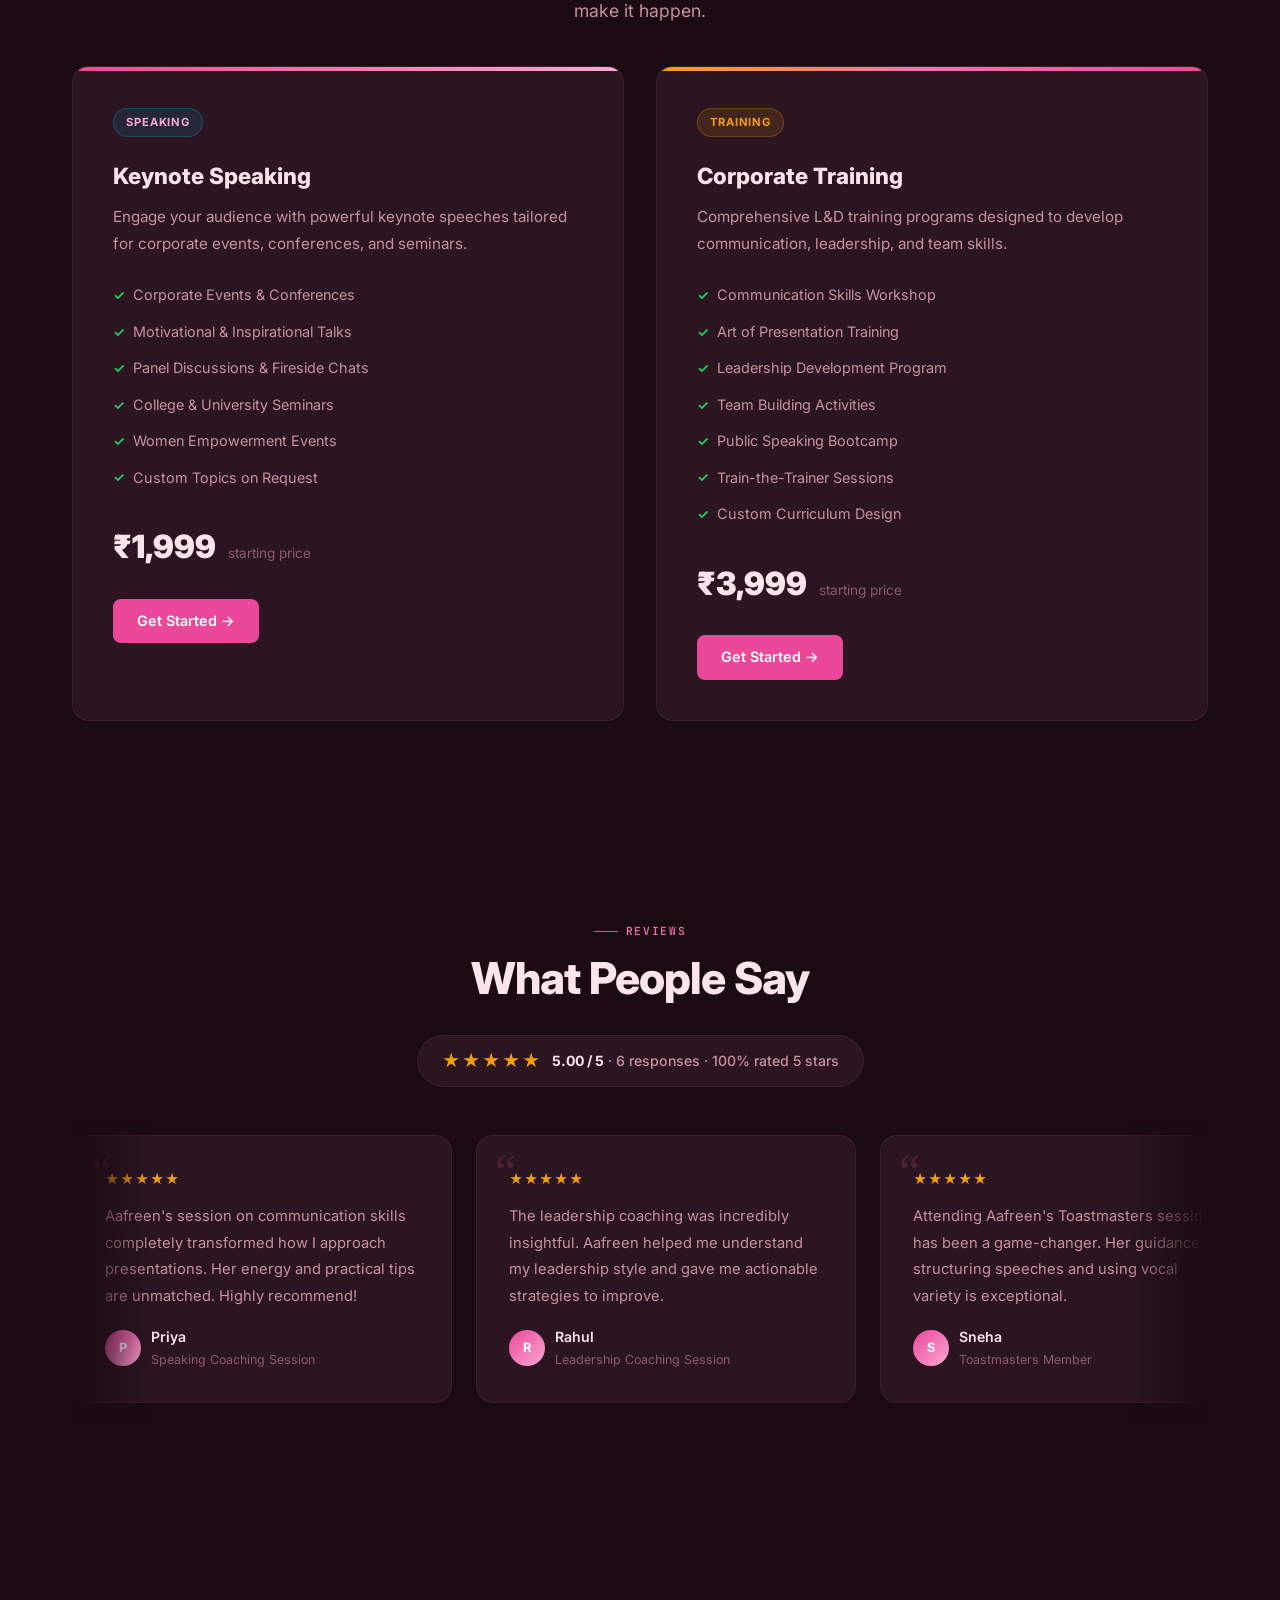
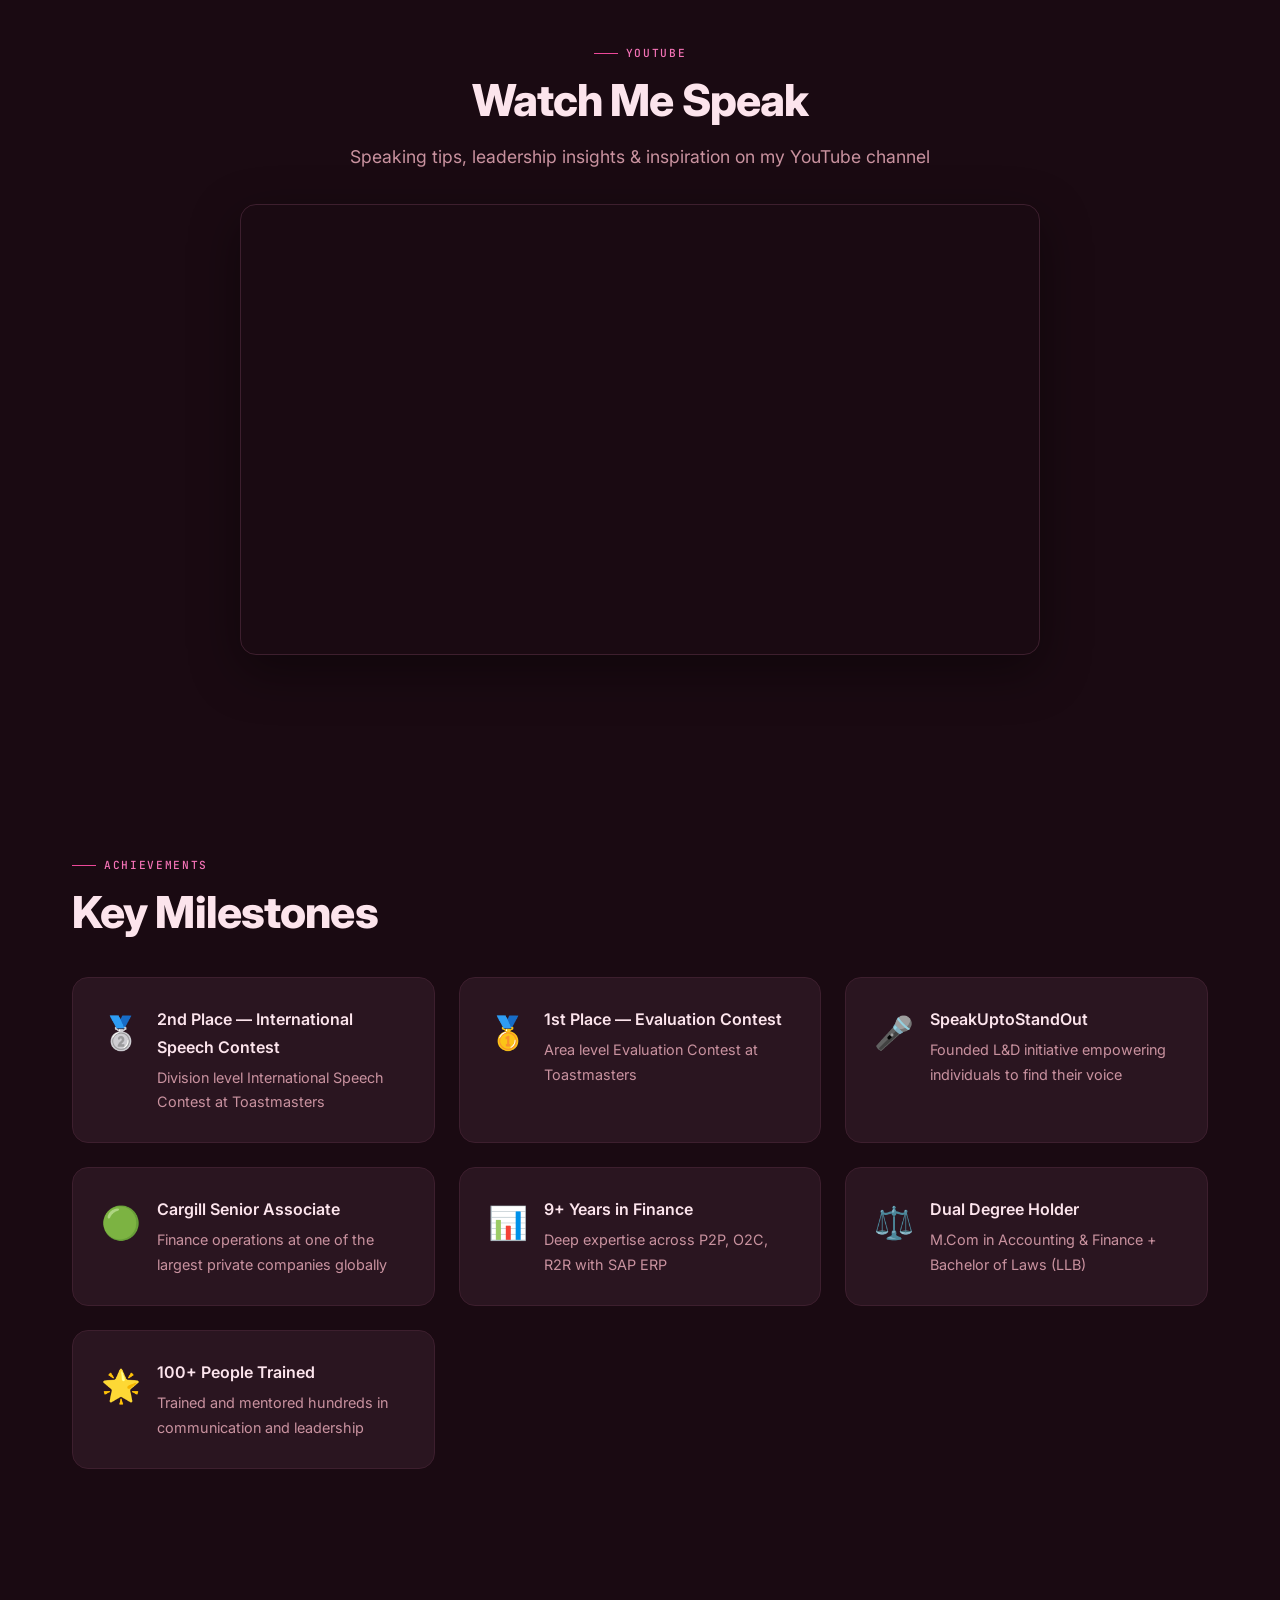
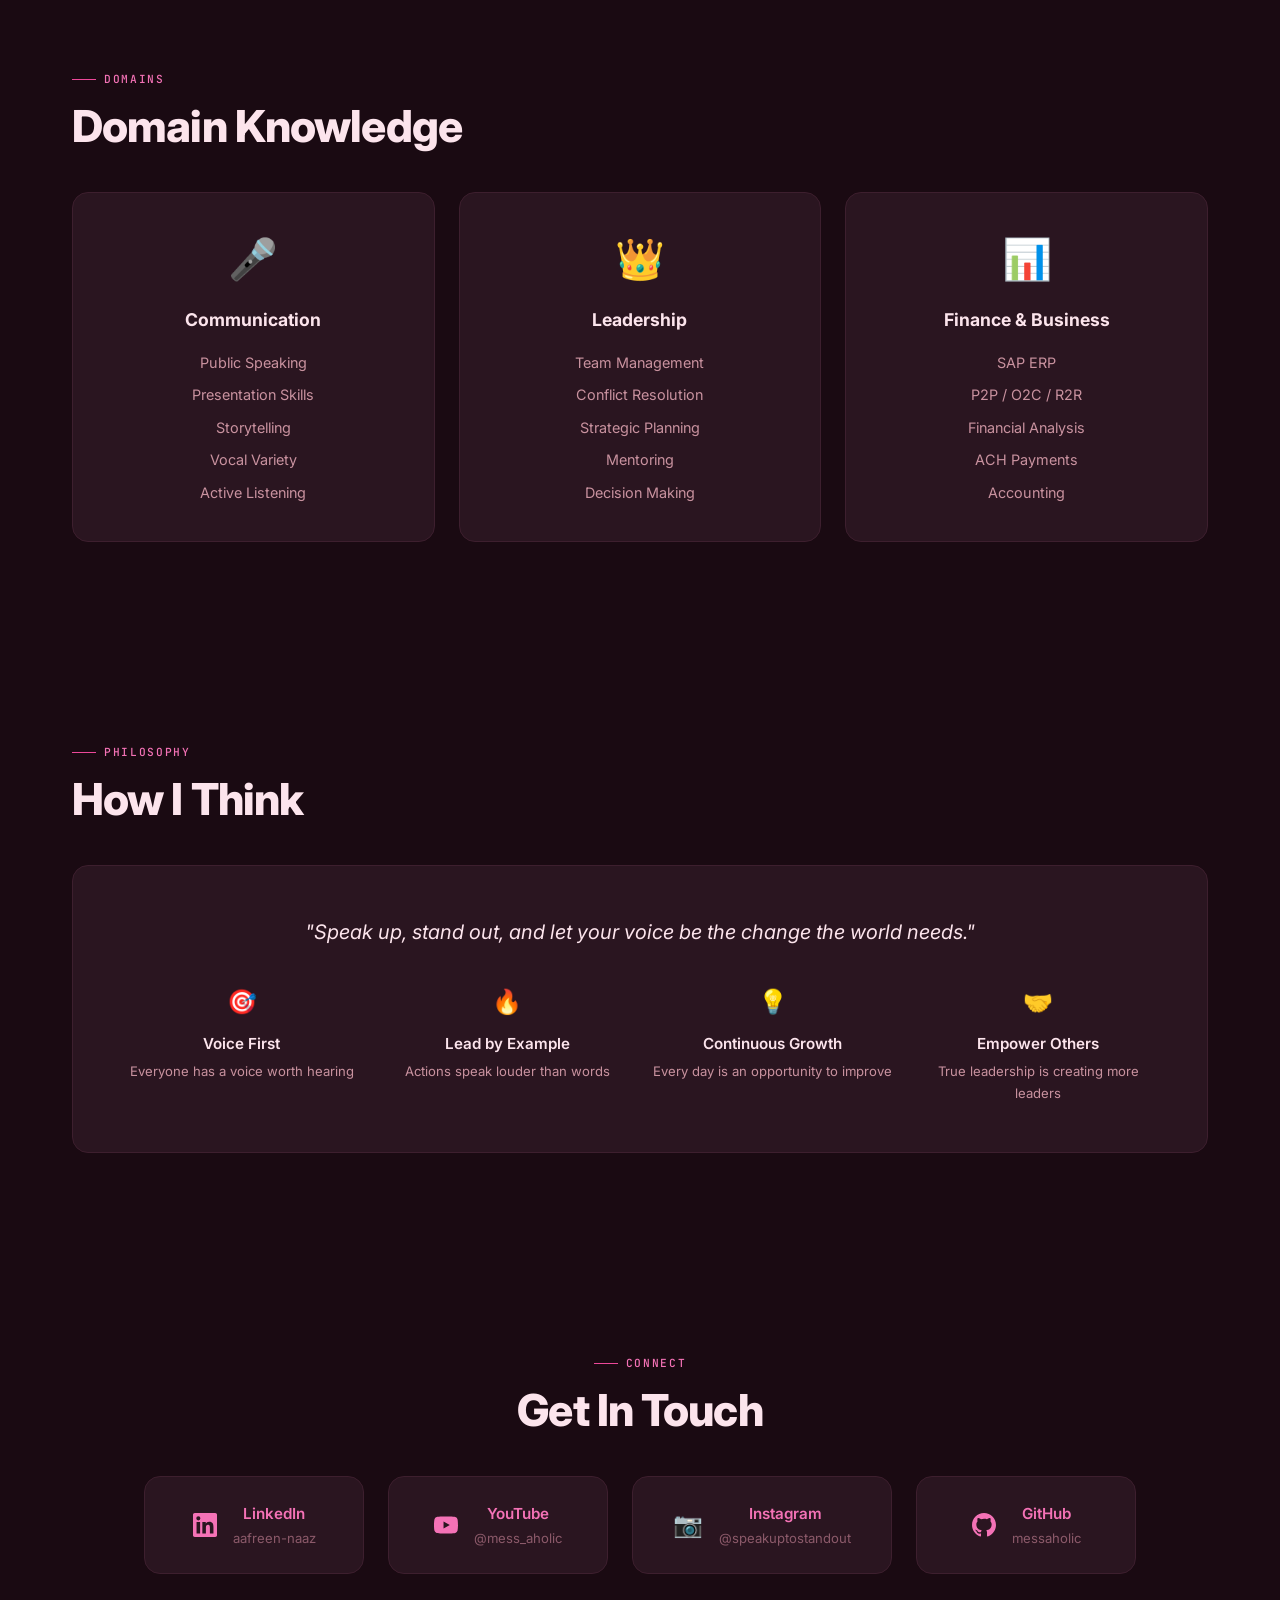
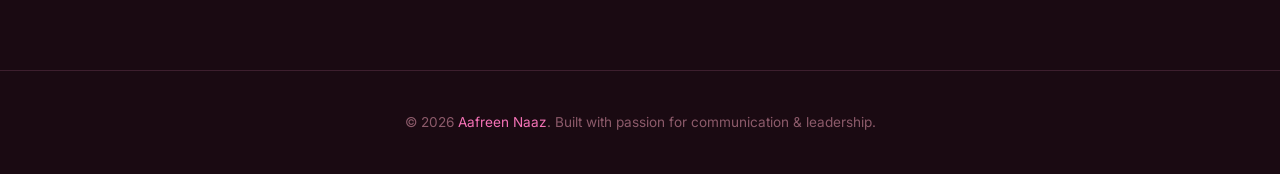
==== commit 3728841b: "Remove Toastmasters Pathway from courses" ====
--- a/index.html
+++ b/index.html
@@ -1685,21 +1685,13 @@
         {name:'Business Writing',cat:'Professional Communication',diff:'Intermediate'},
         {name:'Negotiation Skills',cat:'Professional Communication',diff:'Advanced'},
         {name:'Networking Strategies',cat:'Professional Communication',diff:'Intermediate'},
-        {name:'Elevator Pitch',cat:'Professional Communication',diff:'Beginner'},
-        // Toastmasters Pathway
-        {name:'Ice Breaker Speech',cat:'Toastmasters Pathway',diff:'Beginner'},
-        {name:'Competent Communicator',cat:'Toastmasters Pathway',diff:'Intermediate'},
-        {name:'Advanced Communicator',cat:'Toastmasters Pathway',diff:'Advanced'},
-        {name:'Competent Leader',cat:'Toastmasters Pathway',diff:'Intermediate'},
-        {name:'Advanced Leader',cat:'Toastmasters Pathway',diff:'Advanced'},
-        {name:'Distinguished Toastmaster',cat:'Toastmasters Pathway',diff:'Advanced'}
+        {name:'Elevator Pitch',cat:'Professional Communication',diff:'Beginner'}
     ];
 
     var CAT_ICONS={
         'Communication Fundamentals':'🎤','Art of Presentation':'🎯','Leadership Development':'👑',
         'Public Speaking':'🗣️','Body Language':'🎭','Storytelling & Narrative':'📖',
-        'Voice & Diction':'🎙️','Meeting Facilitation':'🤝','Professional Communication':'💼',
-        'Toastmasters Pathway':'🏆'
+        'Voice & Diction':'🎙️','Meeting Facilitation':'🤝','Professional Communication':'💼'
     };
 
     function getCourses(){ return DEFAULT_COURSES; }
@@ -1722,7 +1714,7 @@
         sumHtml+='<div class="dsa-stat"><div class="ds-num">'+Object.keys(cats).length+'</div><div class="ds-label">Categories</div></div>';
         document.getElementById('dsaSummary').innerHTML=sumHtml;
         var catHtml='';
-        var catOrder=['Communication Fundamentals','Art of Presentation','Leadership Development','Public Speaking','Body Language','Storytelling & Narrative','Voice & Diction','Meeting Facilitation','Professional Communication','Toastmasters Pathway'];
+        var catOrder=['Communication Fundamentals','Art of Presentation','Leadership Development','Public Speaking','Body Language','Storytelling & Narrative','Voice & Diction','Meeting Facilitation','Professional Communication'];
         catOrder.forEach(function(cat){
             if(!cats[cat])return;
             var icon=CAT_ICONS[cat]||'📝';
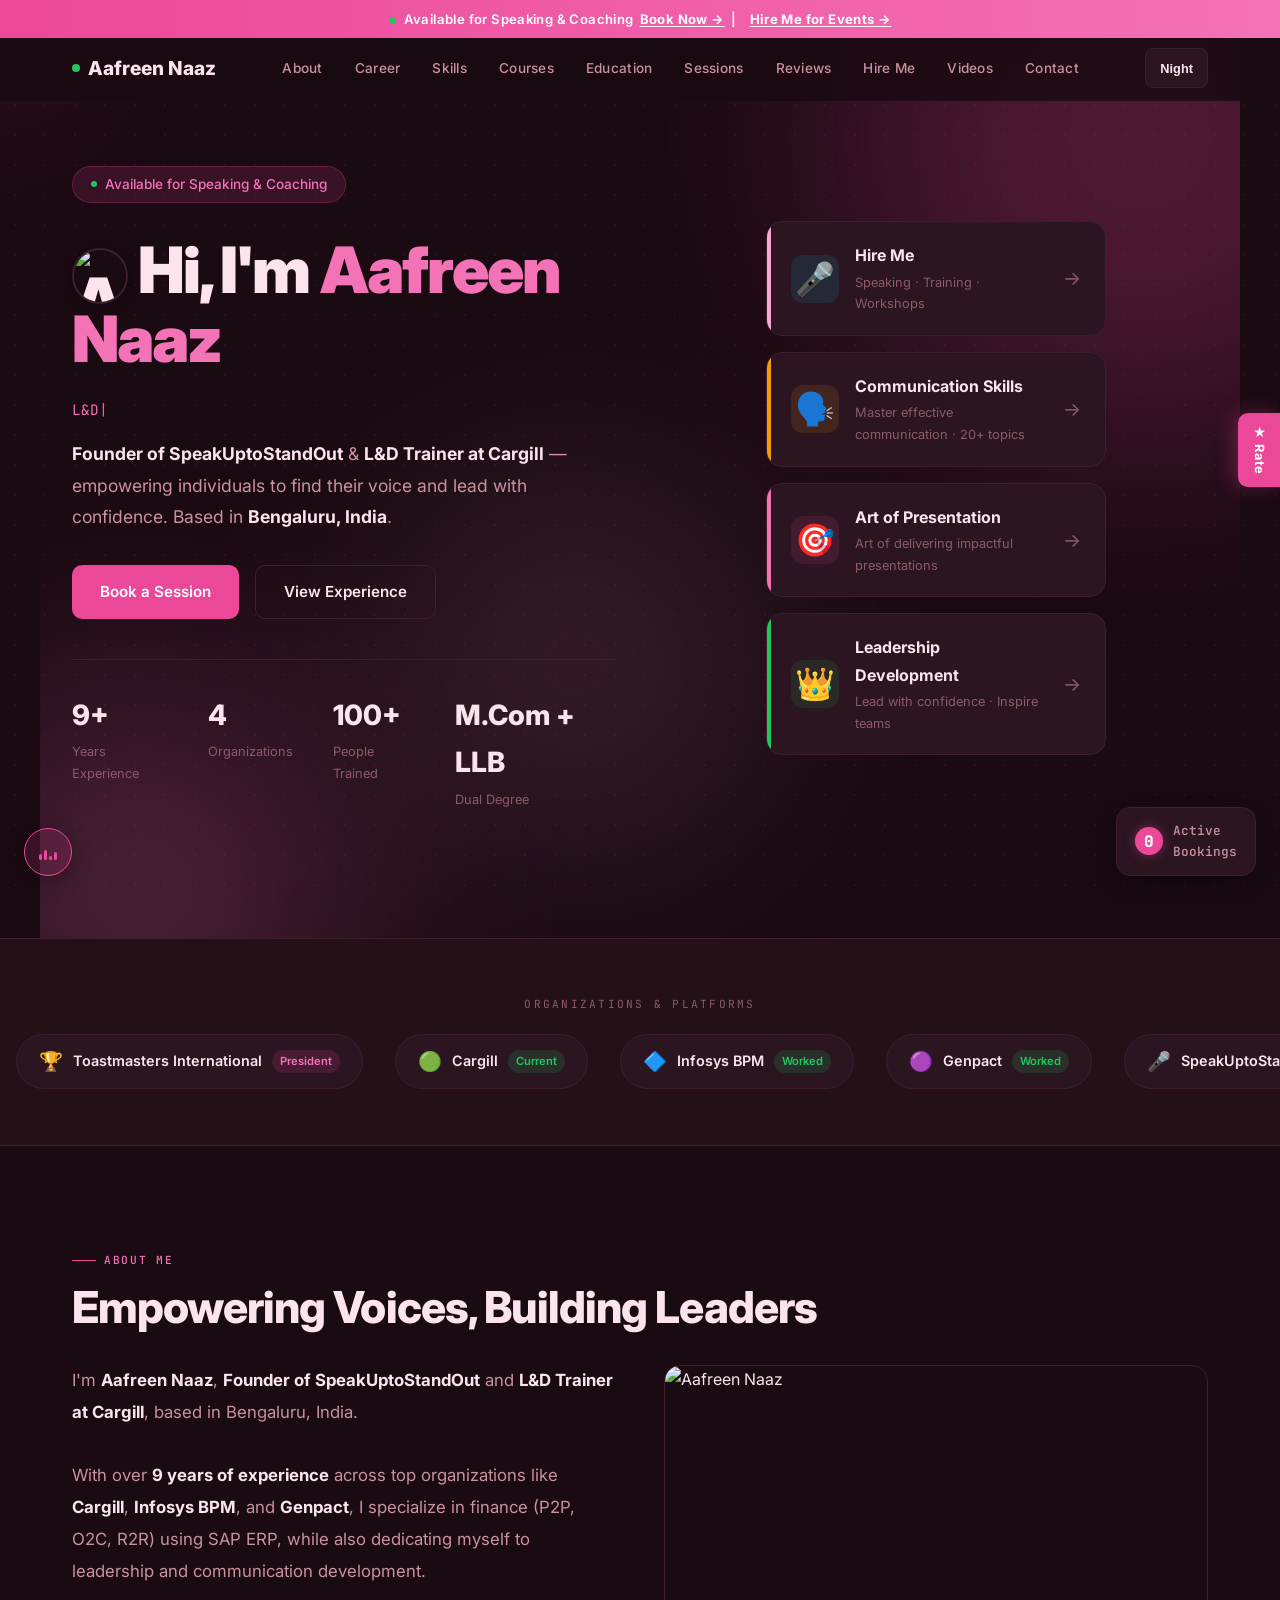
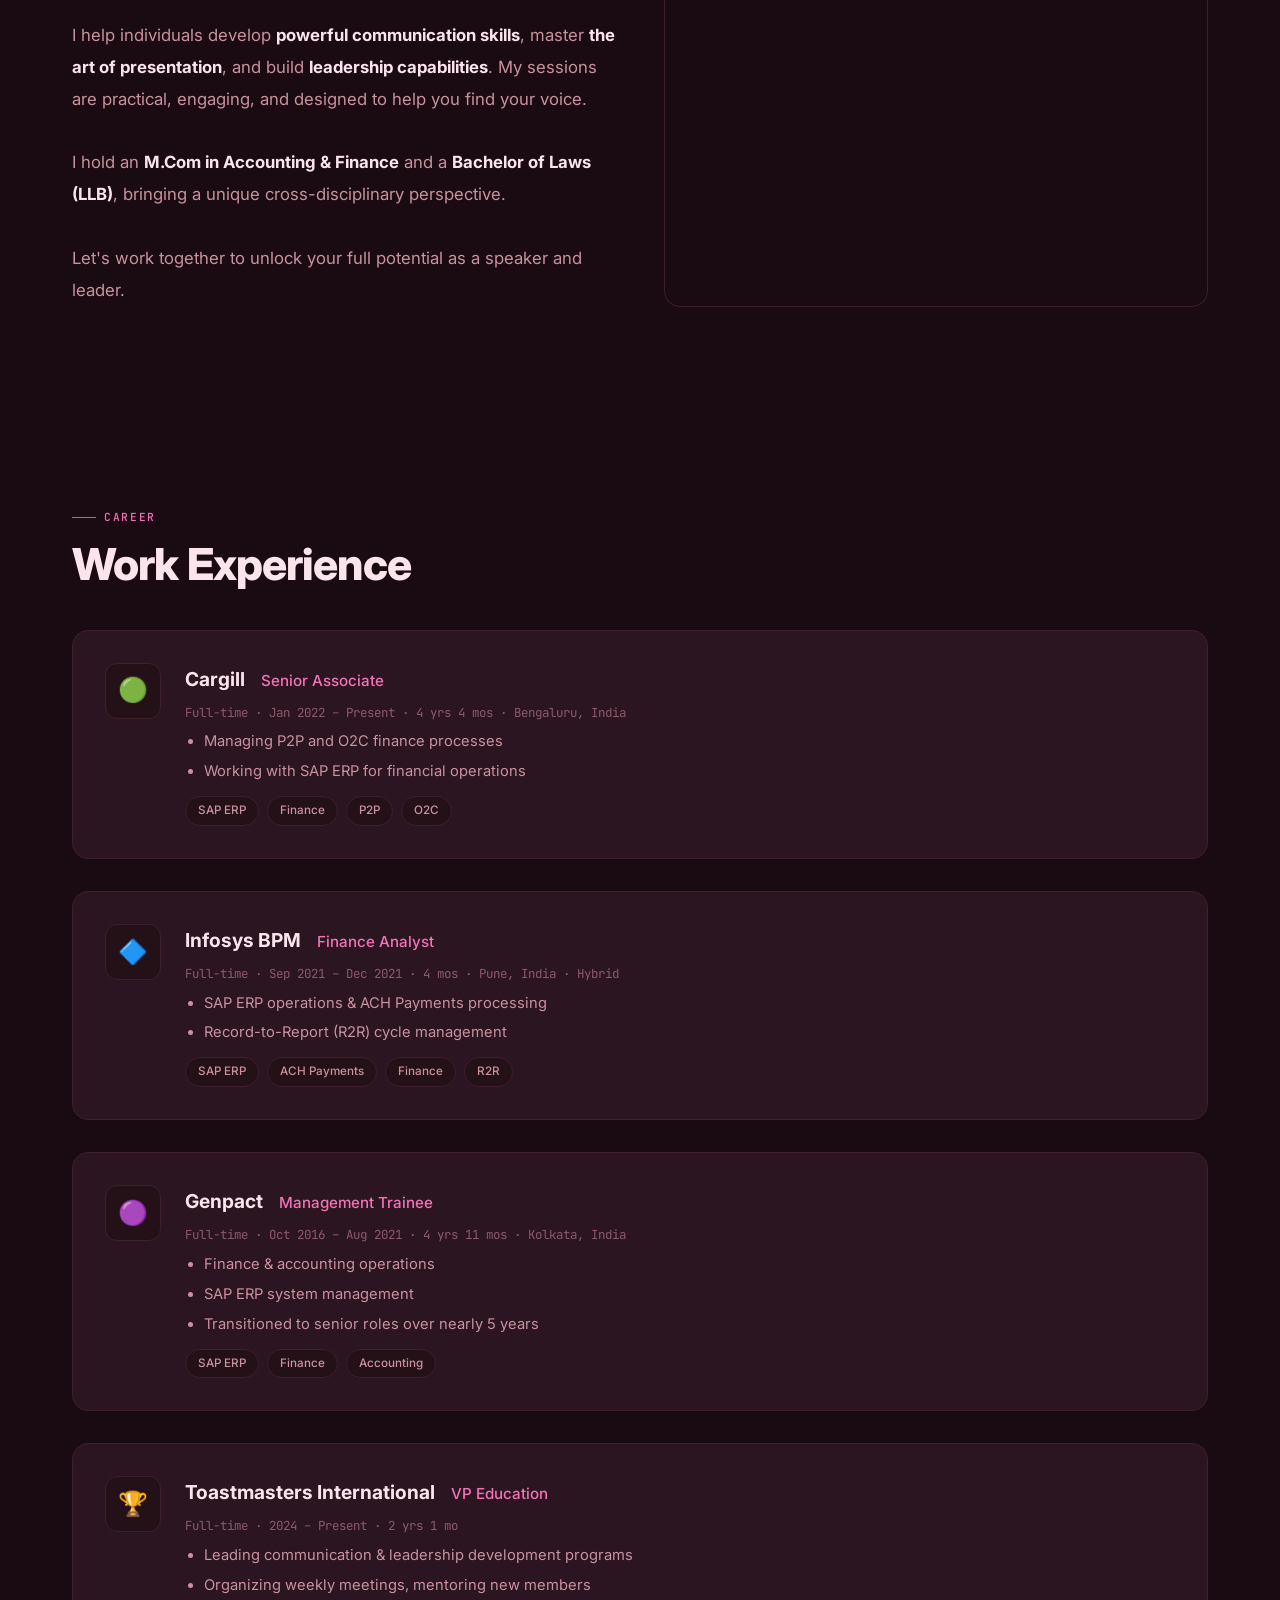
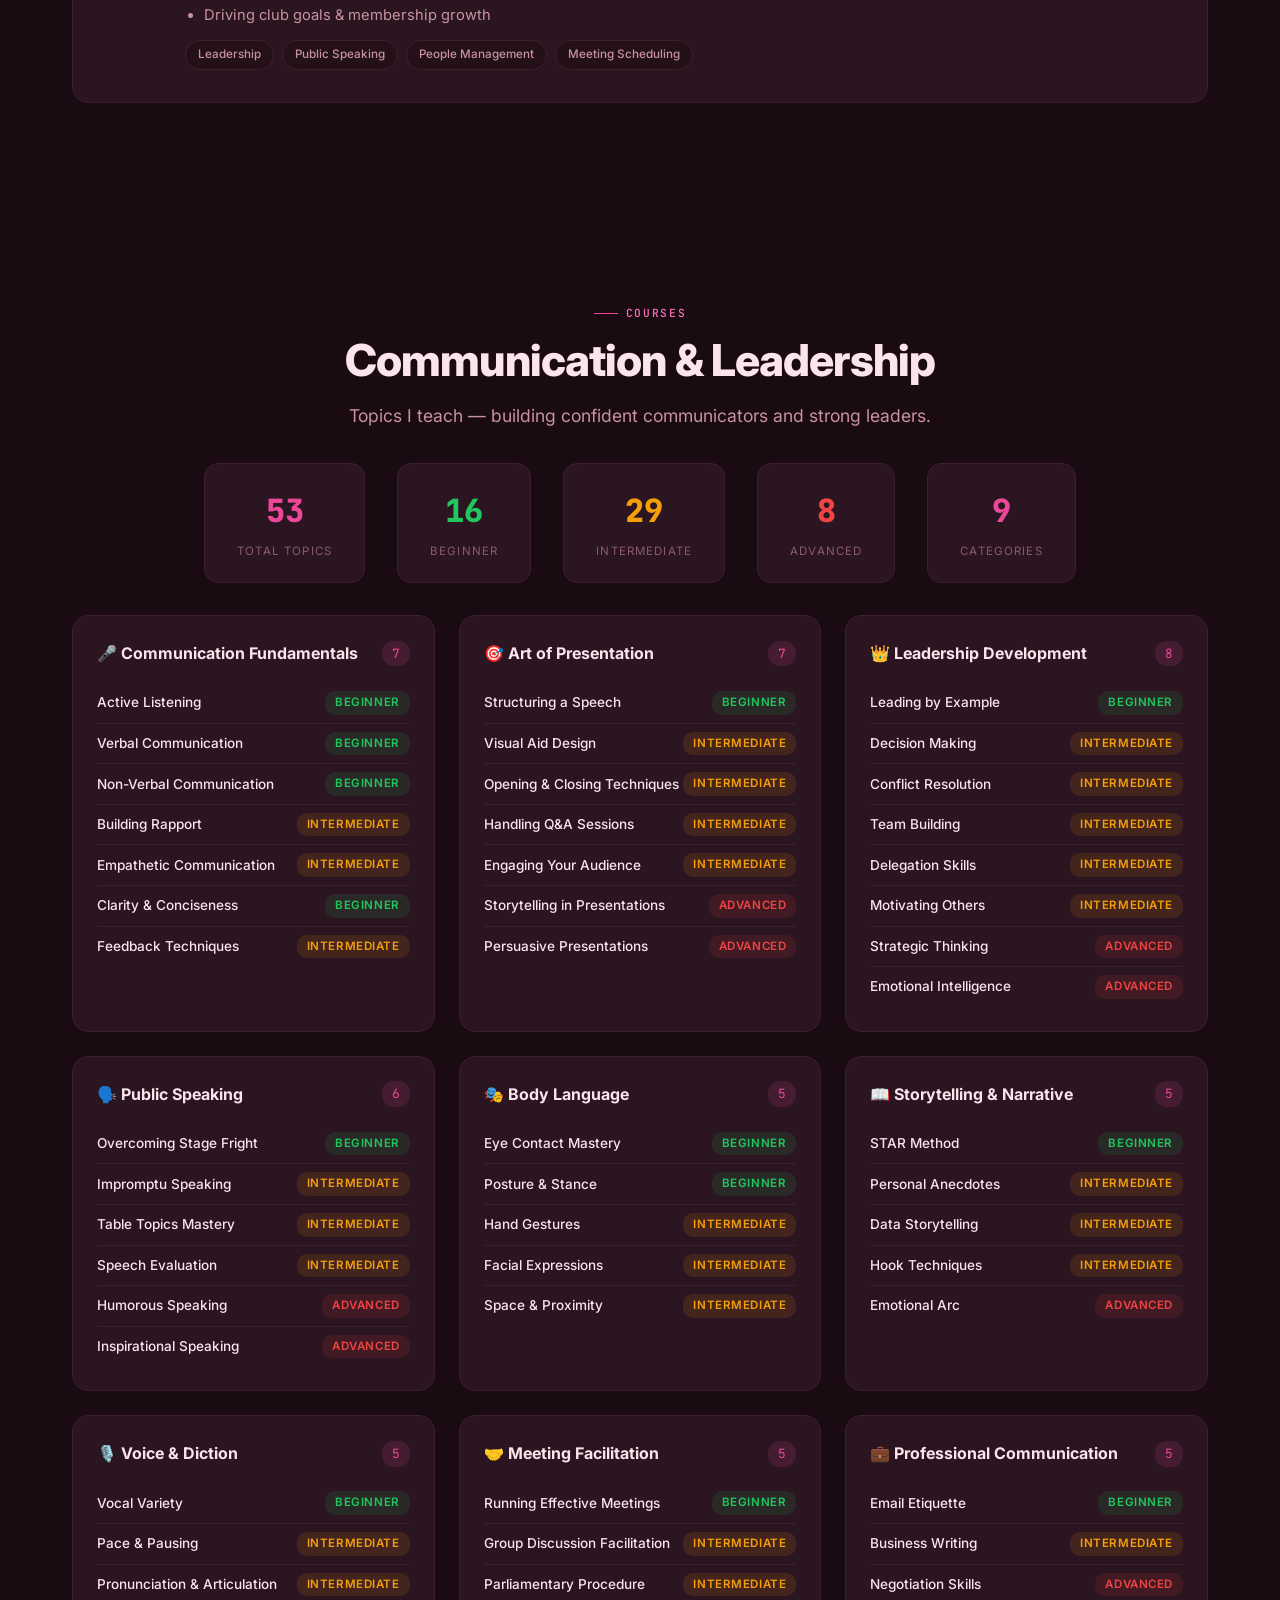
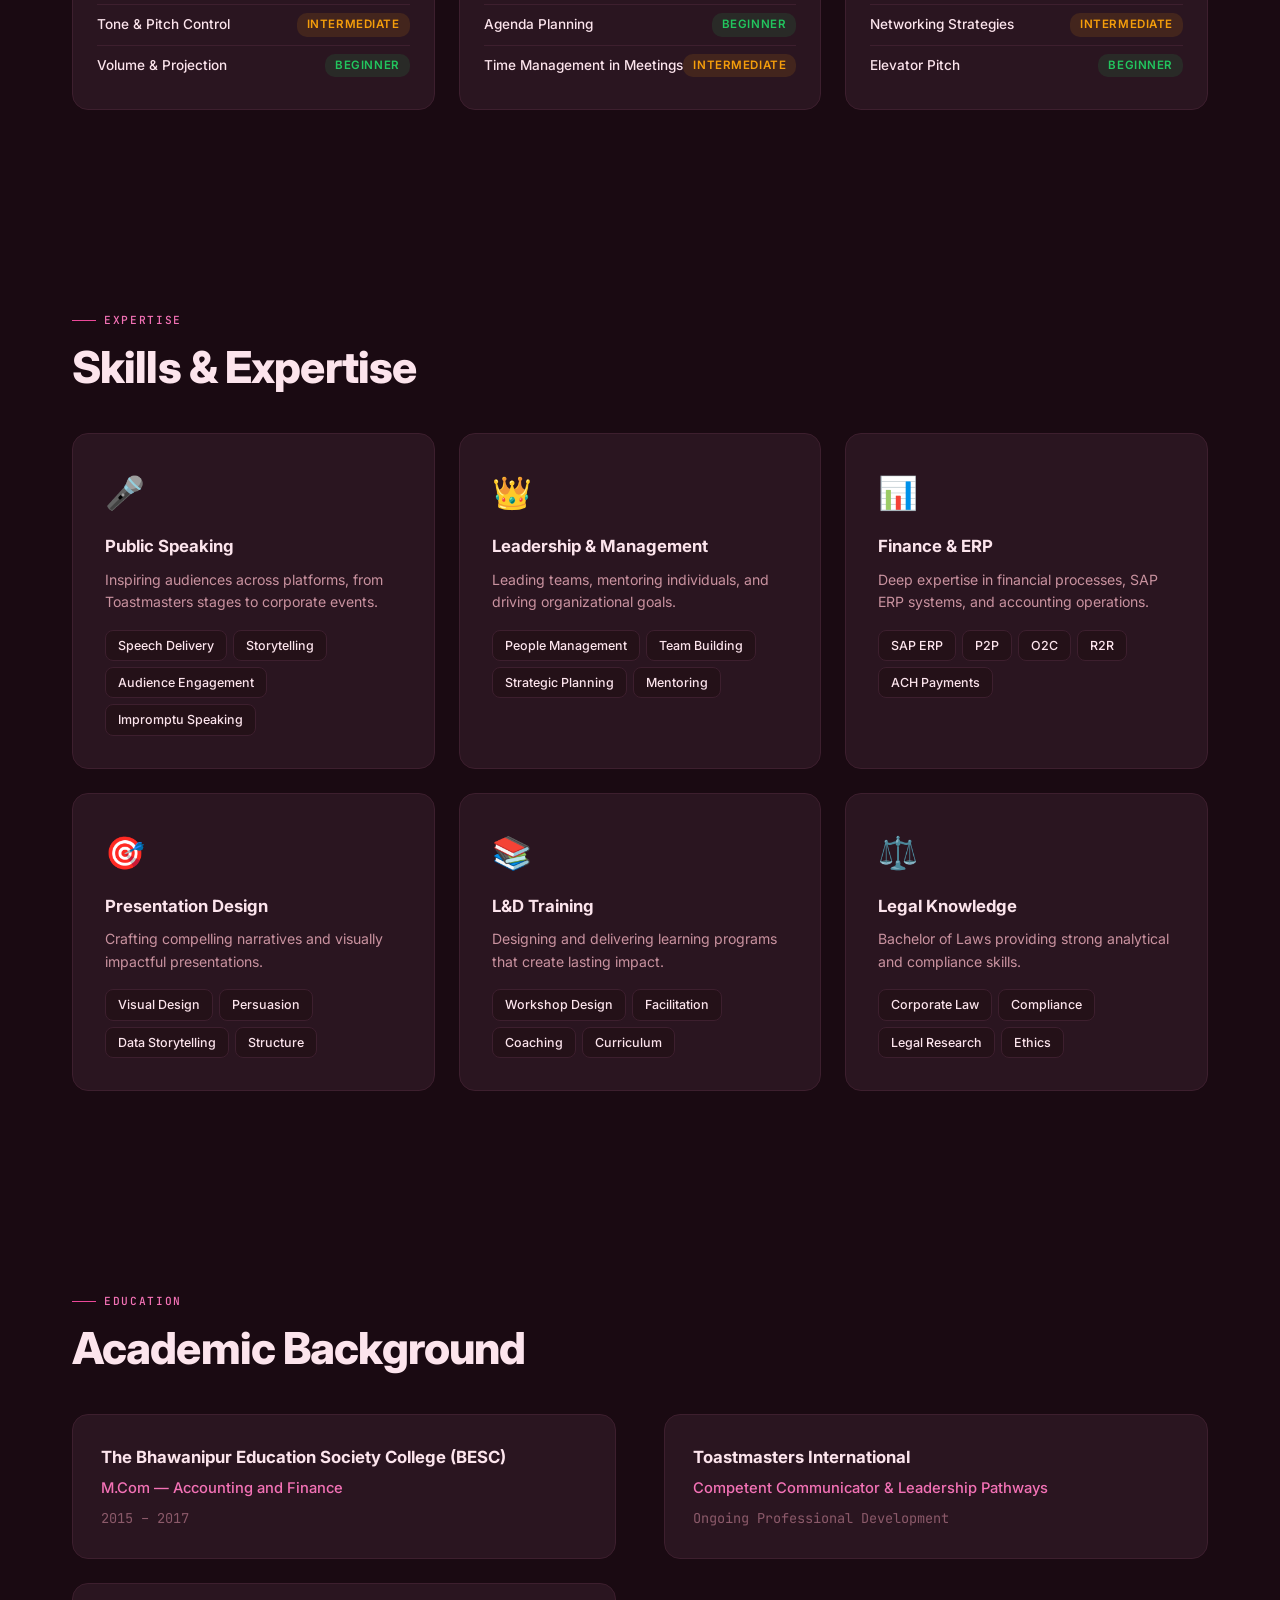
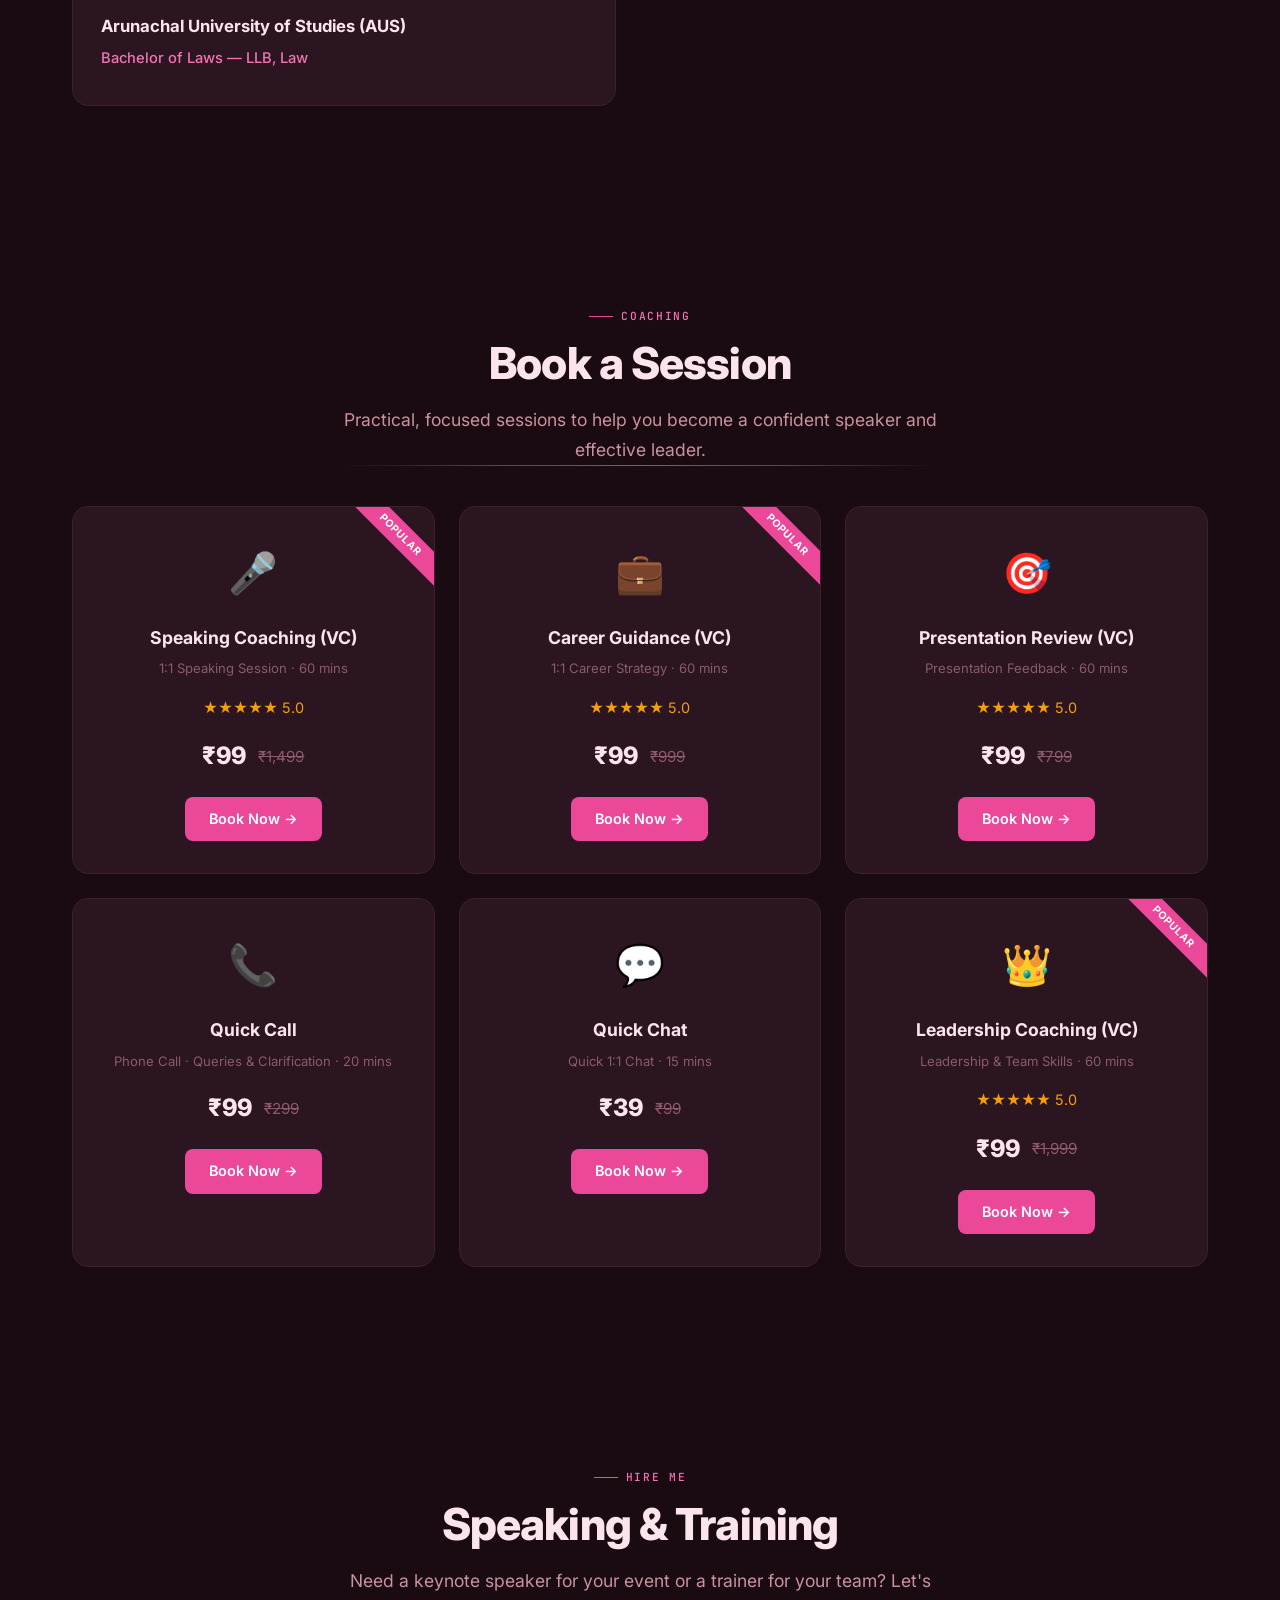
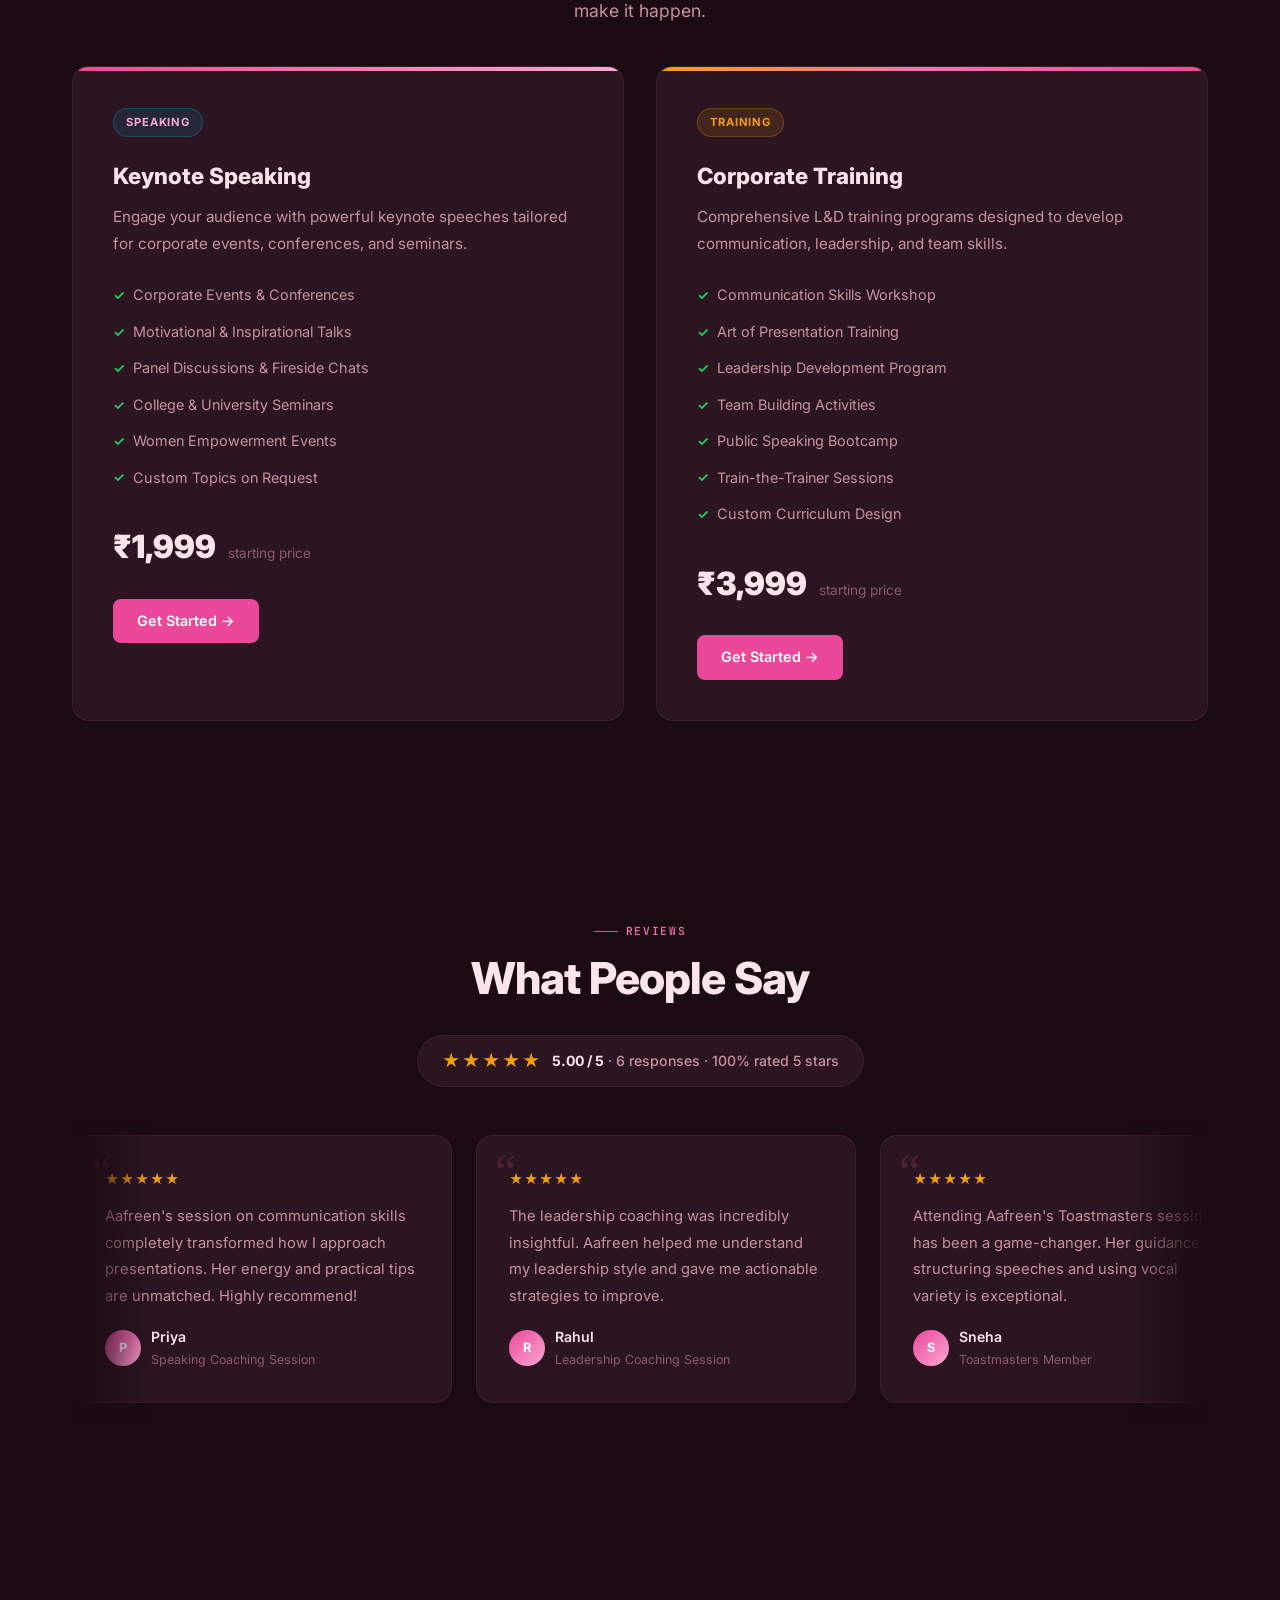
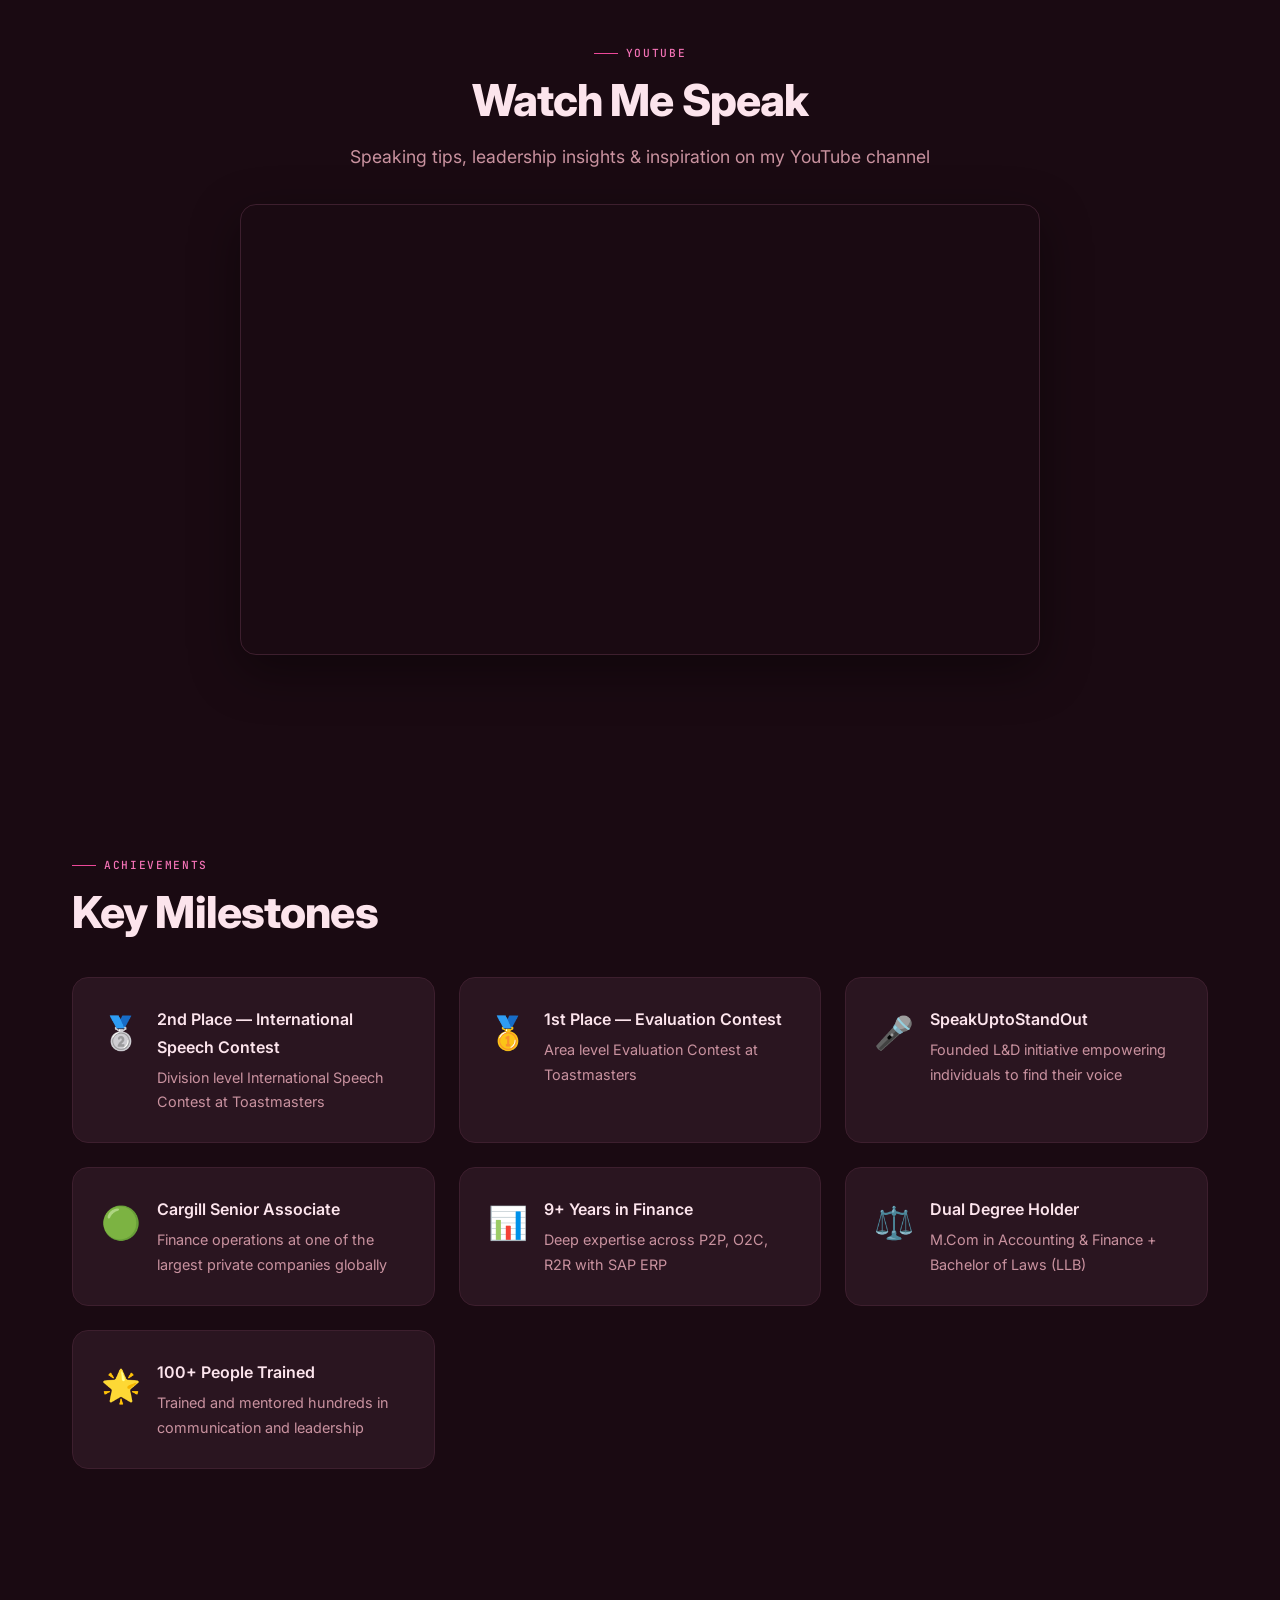
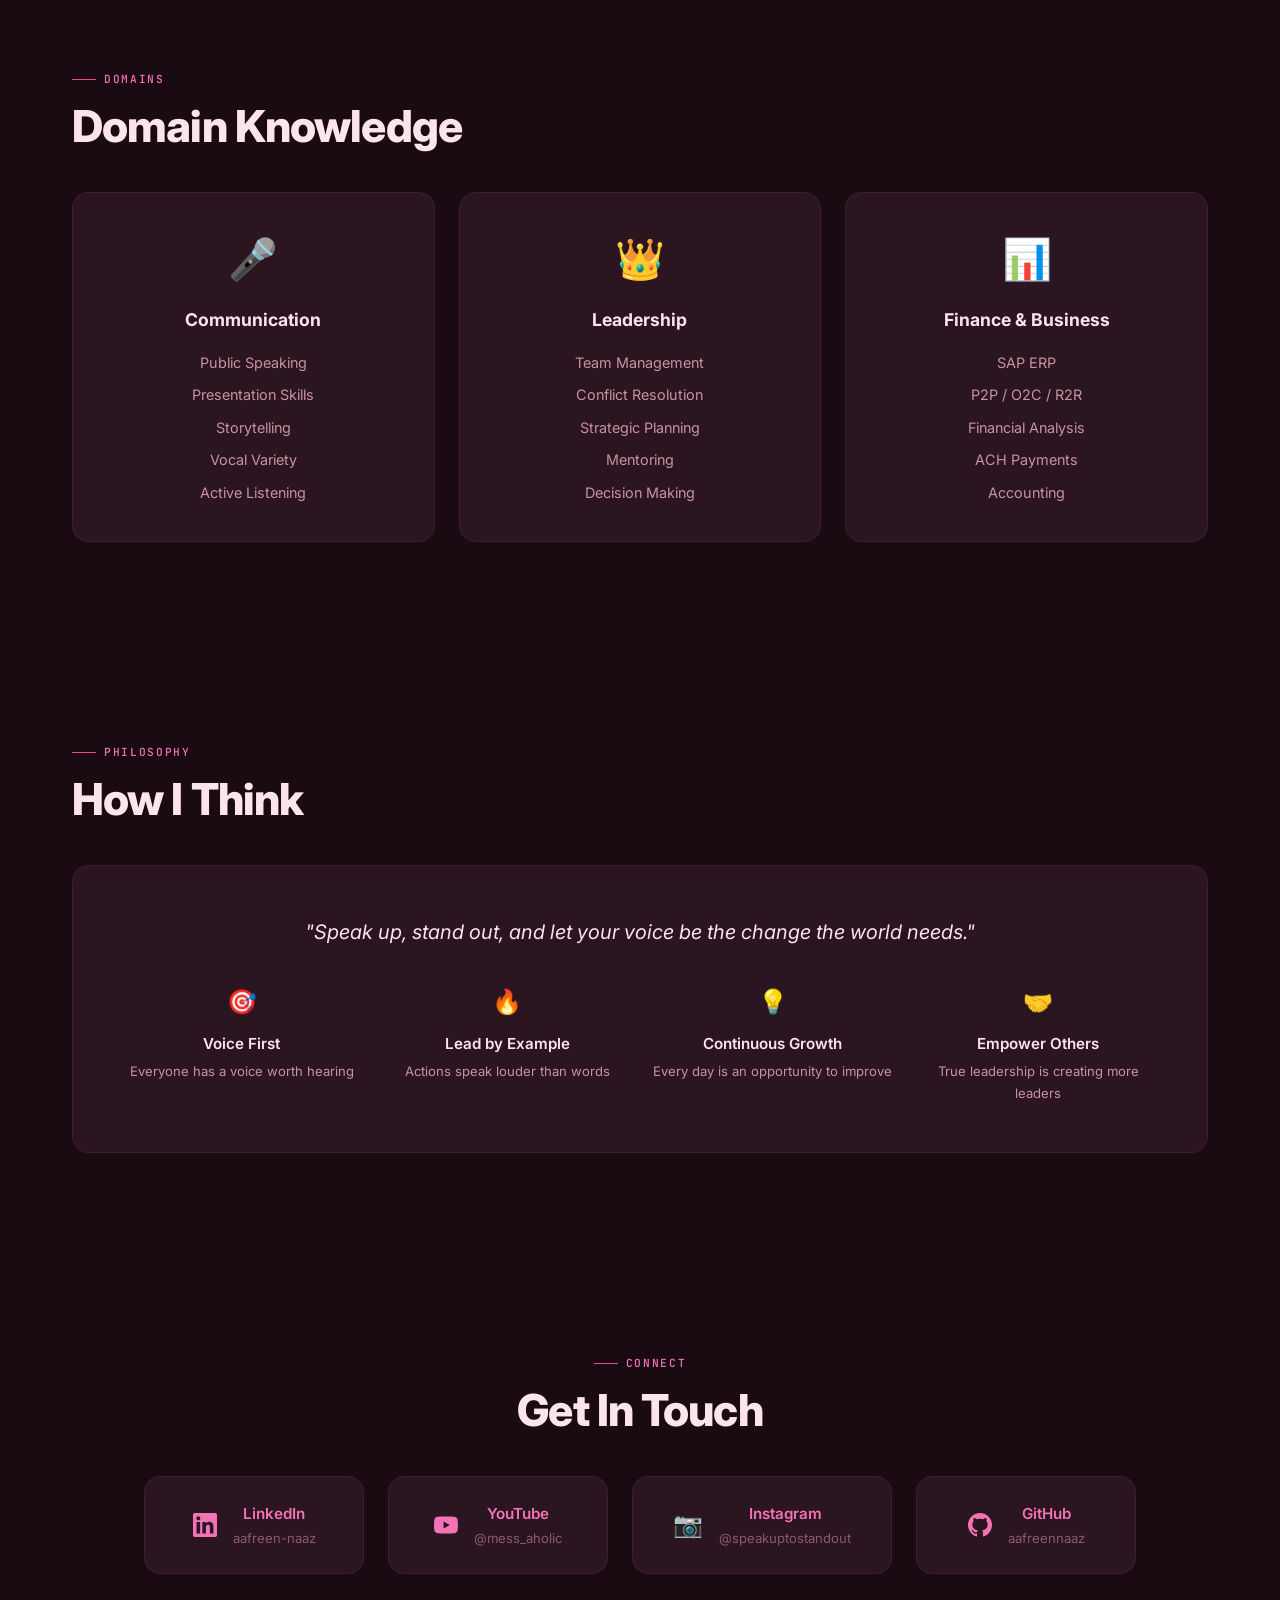
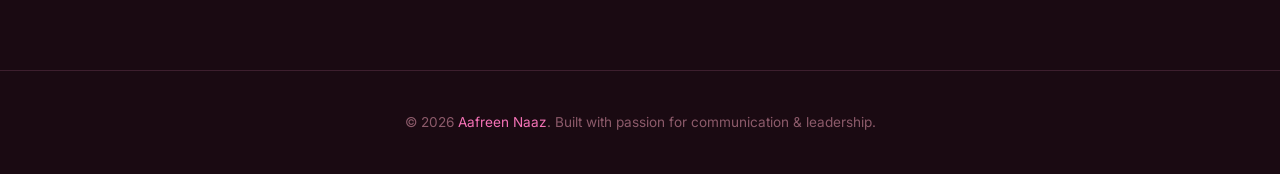
==== commit 0642b6f7: "Rename messaholic to aafreennaaz everywhere" ====
--- a/index.html
+++ b/index.html
@@ -7,13 +7,13 @@
     <meta name="description" content="Aafreen Naaz — Founder of SpeakUptoStandOut, L&D Trainer at Cargill, Bengaluru. Book a session for speaking coaching, career guidance & more.">
     <meta property="og:title" content="Hi, I'm Aafreen Naaz — Founder @SpeakUptoStandOut | L&D Trainer">
     <meta property="og:description" content="Founder of SpeakUptoStandOut | L&D Trainer at Cargill, Bengaluru. Book sessions for speaking coaching, career guidance & leadership development.">
-    <meta property="og:image" content="https://messaholic.github.io/profile.jpg">
-    <meta property="og:url" content="https://messaholic.github.io">
+    <meta property="og:image" content="https://aafreennaaz.github.io/profile.jpg">
+    <meta property="og:url" content="https://aafreennaaz.github.io">
     <meta property="og:type" content="website">
     <meta name="twitter:card" content="summary_large_image">
     <meta name="twitter:title" content="Hi, I'm Aafreen Naaz — Founder @SpeakUptoStandOut | L&D Trainer">
     <meta name="twitter:description" content="Founder of SpeakUptoStandOut | L&D Trainer at Cargill, Bengaluru. Book sessions for speaking coaching & leadership development.">
-    <meta name="twitter:image" content="https://messaholic.github.io/profile.jpg">
+    <meta name="twitter:image" content="https://aafreennaaz.github.io/profile.jpg">
     <link rel="preconnect" href="https://fonts.googleapis.com">
     <link rel="preconnect" href="https://fonts.gstatic.com" crossorigin>
     <link href="https://fonts.googleapis.com/css2?family=Inter:wght@300;400;500;600;700;800;900&family=JetBrains+Mono:wght@400;500&display=swap" rel="stylesheet">
@@ -1153,15 +1153,15 @@
             <span class="c-icon">📷</span>
             <div><div class="c-label">Instagram</div><div class="c-value">@speakuptostandout</div></div>
         </a>
-        <a href="https://github.com/messaholic" class="contact-card" target="_blank" rel="noopener noreferrer">
+        <a href="https://github.com/aafreennaaz" class="contact-card" target="_blank" rel="noopener noreferrer">
             <svg viewBox="0 0 24 24"><path d="M12 0C5.374 0 0 5.373 0 12c0 5.302 3.438 9.8 8.207 11.387.599.111.793-.261.793-.577v-2.234c-3.338.726-4.033-1.416-4.033-1.416-.546-1.387-1.333-1.756-1.333-1.756-1.089-.745.083-.729.083-.729 1.205.084 1.839 1.237 1.839 1.237 1.07 1.834 2.807 1.304 3.492.997.107-.775.418-1.305.762-1.604-2.665-.305-5.467-1.334-5.467-5.931 0-1.311.469-2.381 1.236-3.221-.124-.303-.535-1.524.117-3.176 0 0 1.008-.322 3.301 1.23A11.509 11.509 0 0 1 12 5.803c1.02.005 2.047.138 3.006.404 2.291-1.552 3.297-1.23 3.297-1.23.653 1.653.242 2.874.118 3.176.77.84 1.235 1.911 1.235 3.221 0 4.609-2.807 5.624-5.479 5.921.43.372.823 1.102.823 2.222v3.293c0 .319.192.694.801.576C20.566 21.797 24 17.3 24 12c0-6.627-5.373-12-12-12z"/></svg>
-            <div><div class="c-label">GitHub</div><div class="c-value">messaholic</div></div>
+            <div><div class="c-label">GitHub</div><div class="c-value">aafreennaaz</div></div>
         </a>
     </div>
 </section>
 
 <footer>
-    <p>&copy; 2026 <a href="https://github.com/messaholic" target="_blank" rel="noopener noreferrer">Aafreen Naaz</a>. Built with passion for communication &amp; leadership.</p>
+    <p>&copy; 2026 <a href="https://github.com/aafreennaaz" target="_blank" rel="noopener noreferrer">Aafreen Naaz</a>. Built with passion for communication &amp; leadership.</p>
 </footer>
 
 <!-- Floating Rating Widget -->
@@ -1504,7 +1504,7 @@
         const options={
             key:RAZORPAY_KEY, amount:booking.price*100, currency:'INR',
             name:'Aafreen Naaz', description:booking.name+(booking.duration?' ('+booking.duration+' min)':'')+' — '+booking.date+' '+booking.time,
-            image:'https://messaholic.github.io/profile.jpg',
+            image:'https://aafreennaaz.github.io/profile.jpg',
             prefill:{name:booking.userName,email:booking.userEmail,contact:booking.userPhone},
             theme:{color:'#ec4899'},
             handler:function(response){onPaymentSuccess(response.razorpay_payment_id);},
@@ -1547,7 +1547,7 @@
     function checkFbReady(){ const name=document.getElementById('fbName').value.trim(); const comment=document.getElementById('fbComment').value.trim(); fbSubmitBtn.disabled=!(fbSelectedStars>0&&name&&comment); }
     document.getElementById('fbName').addEventListener('input',checkFbReady);
     document.getElementById('fbComment').addEventListener('input',checkFbReady);
-    function generateFeedbackLink(sessionName){ return 'https://messaholic.github.io/?feedback='+encodeURIComponent(sessionName); }
+    function generateFeedbackLink(sessionName){ return 'https://aafreennaaz.github.io/?feedback='+encodeURIComponent(sessionName); }
     function openFeedbackForm(sessionName){
         document.getElementById('fbSessionTag').textContent=sessionName||'Session';
         document.getElementById('fbForm').style.display=''; document.getElementById('fbThanks').style.display='none';
